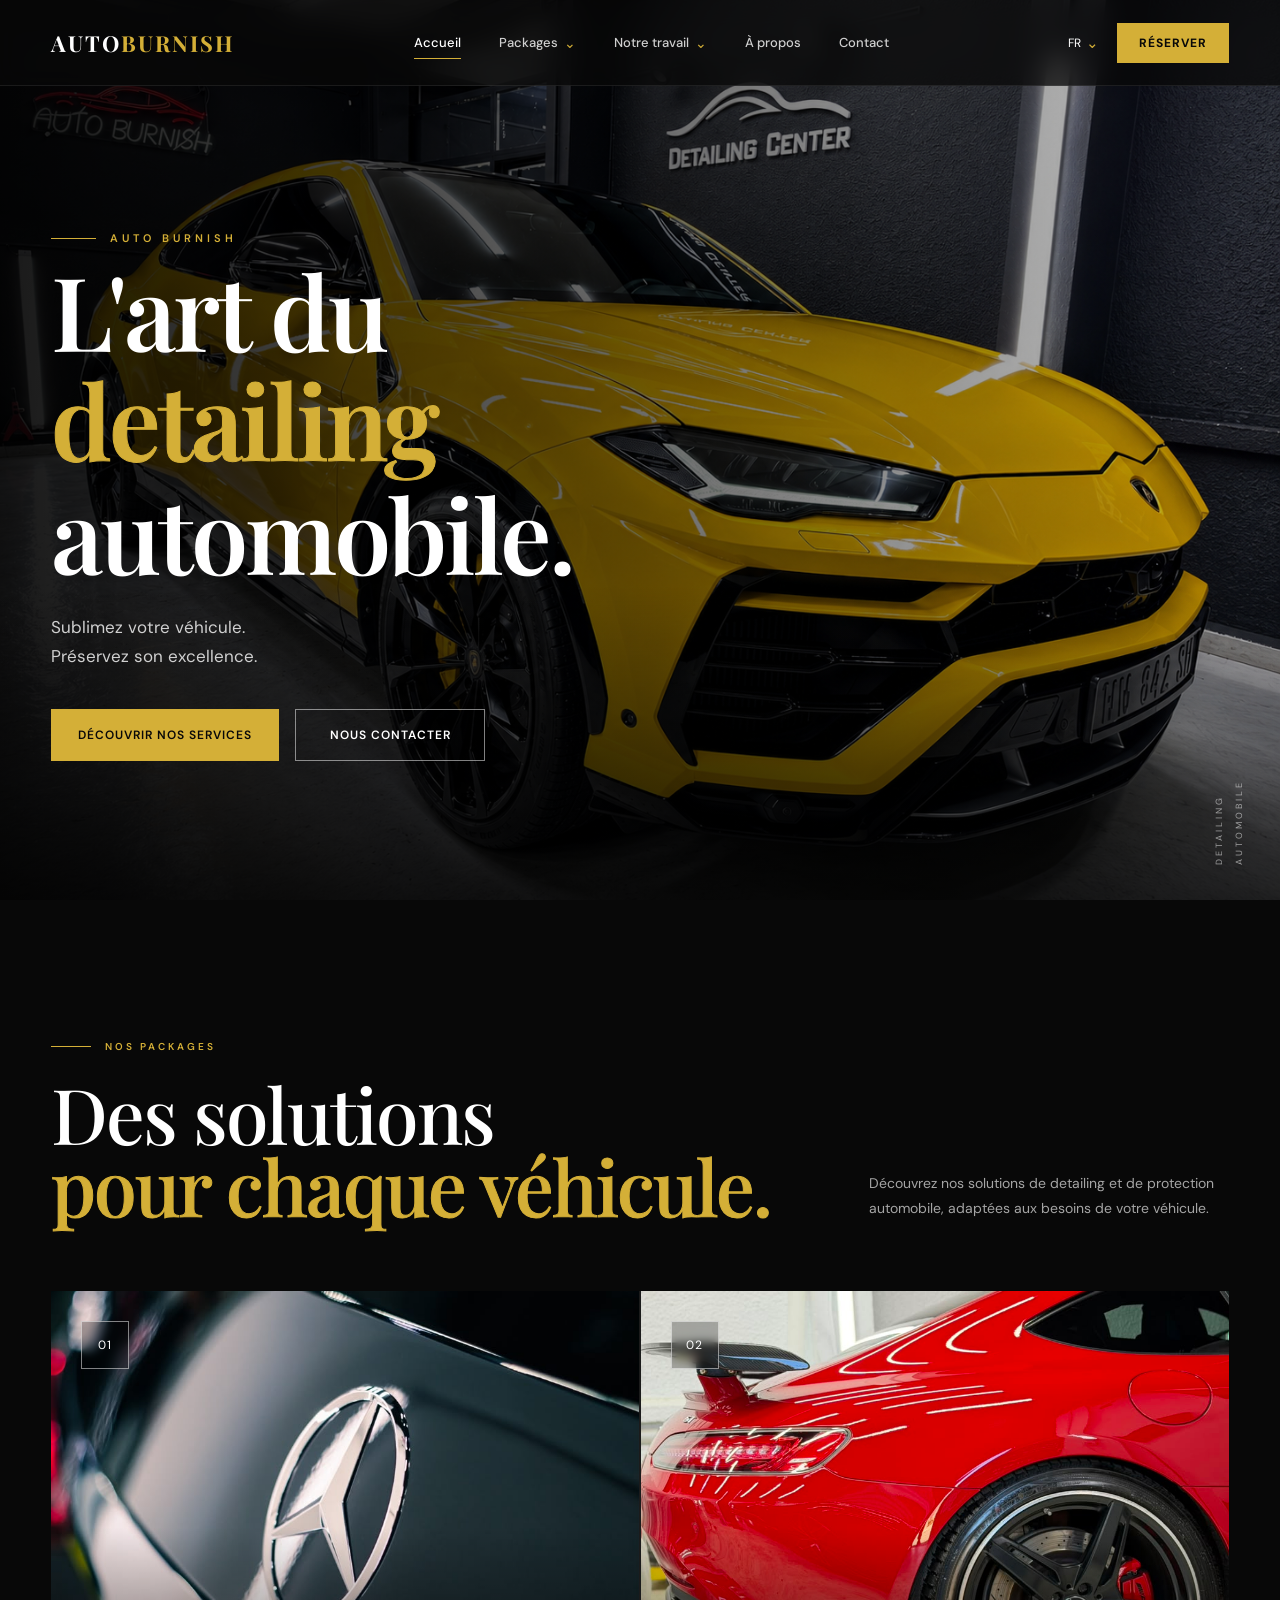
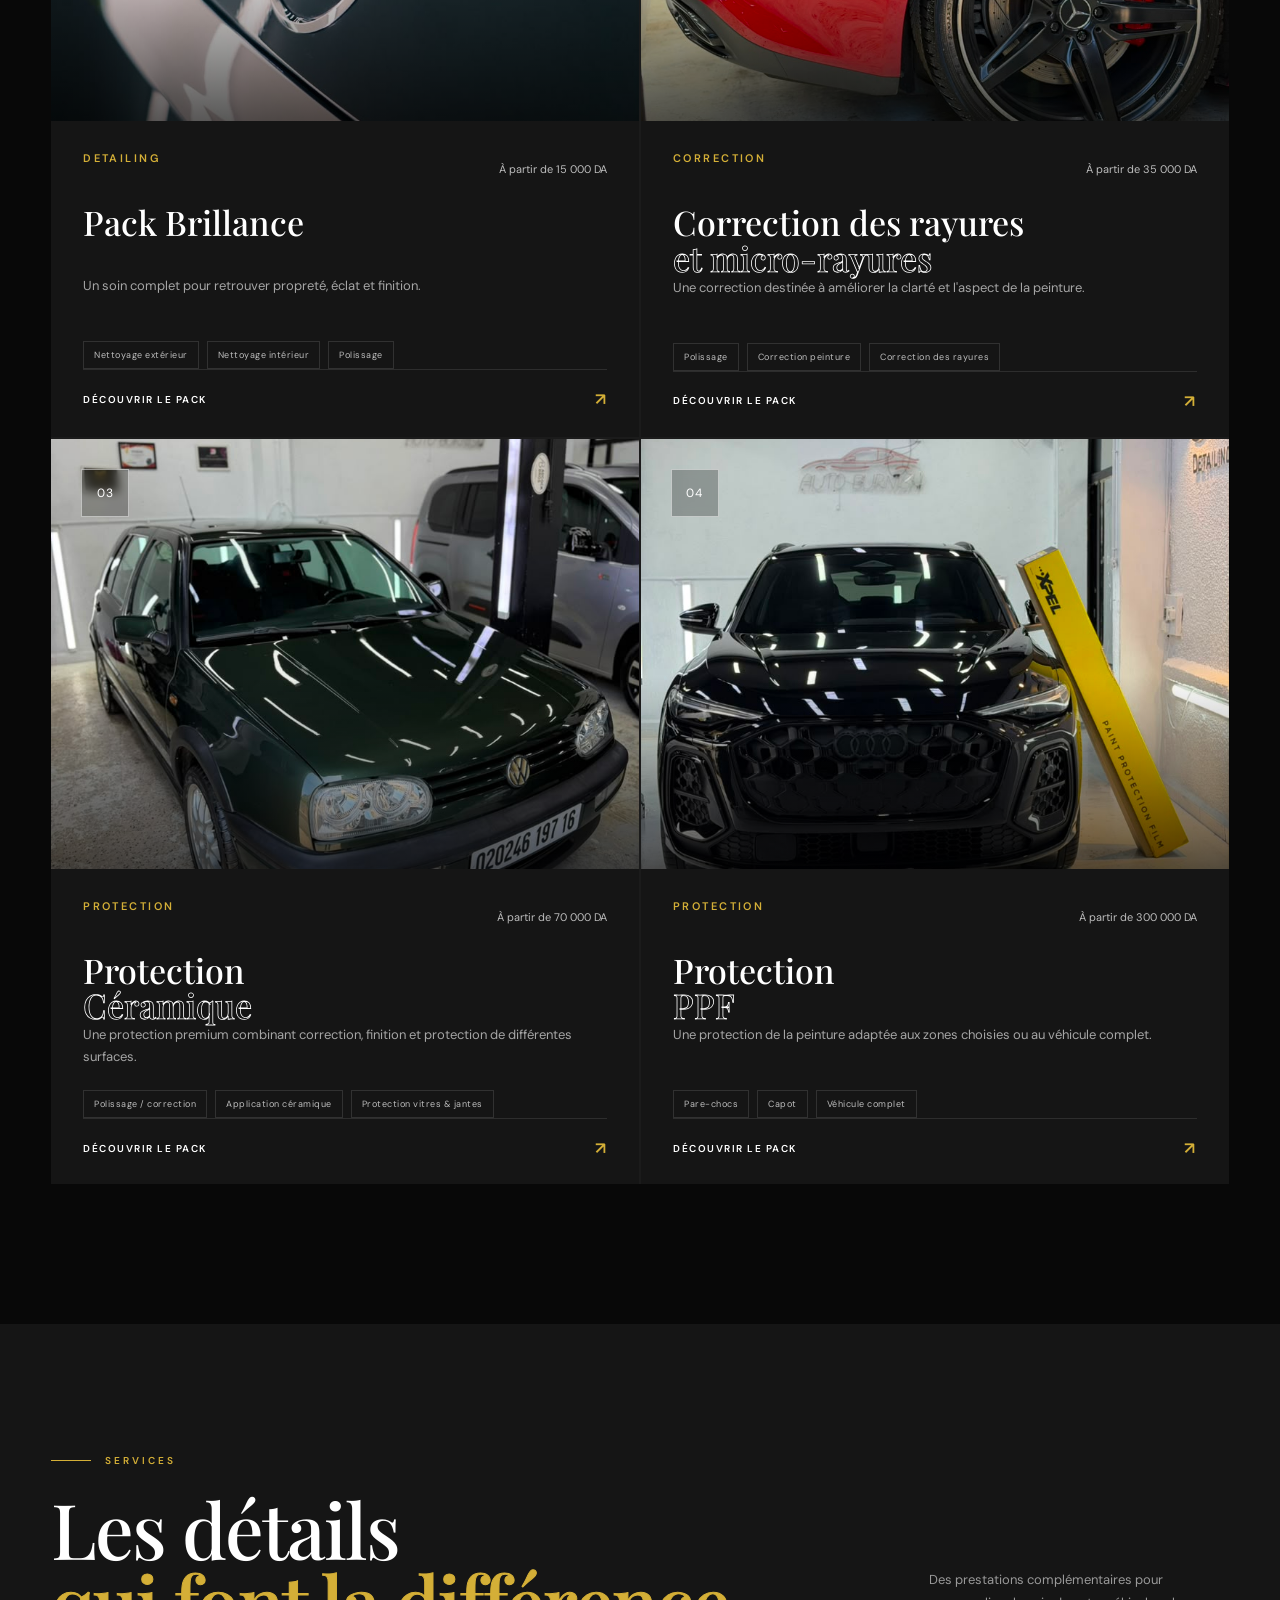
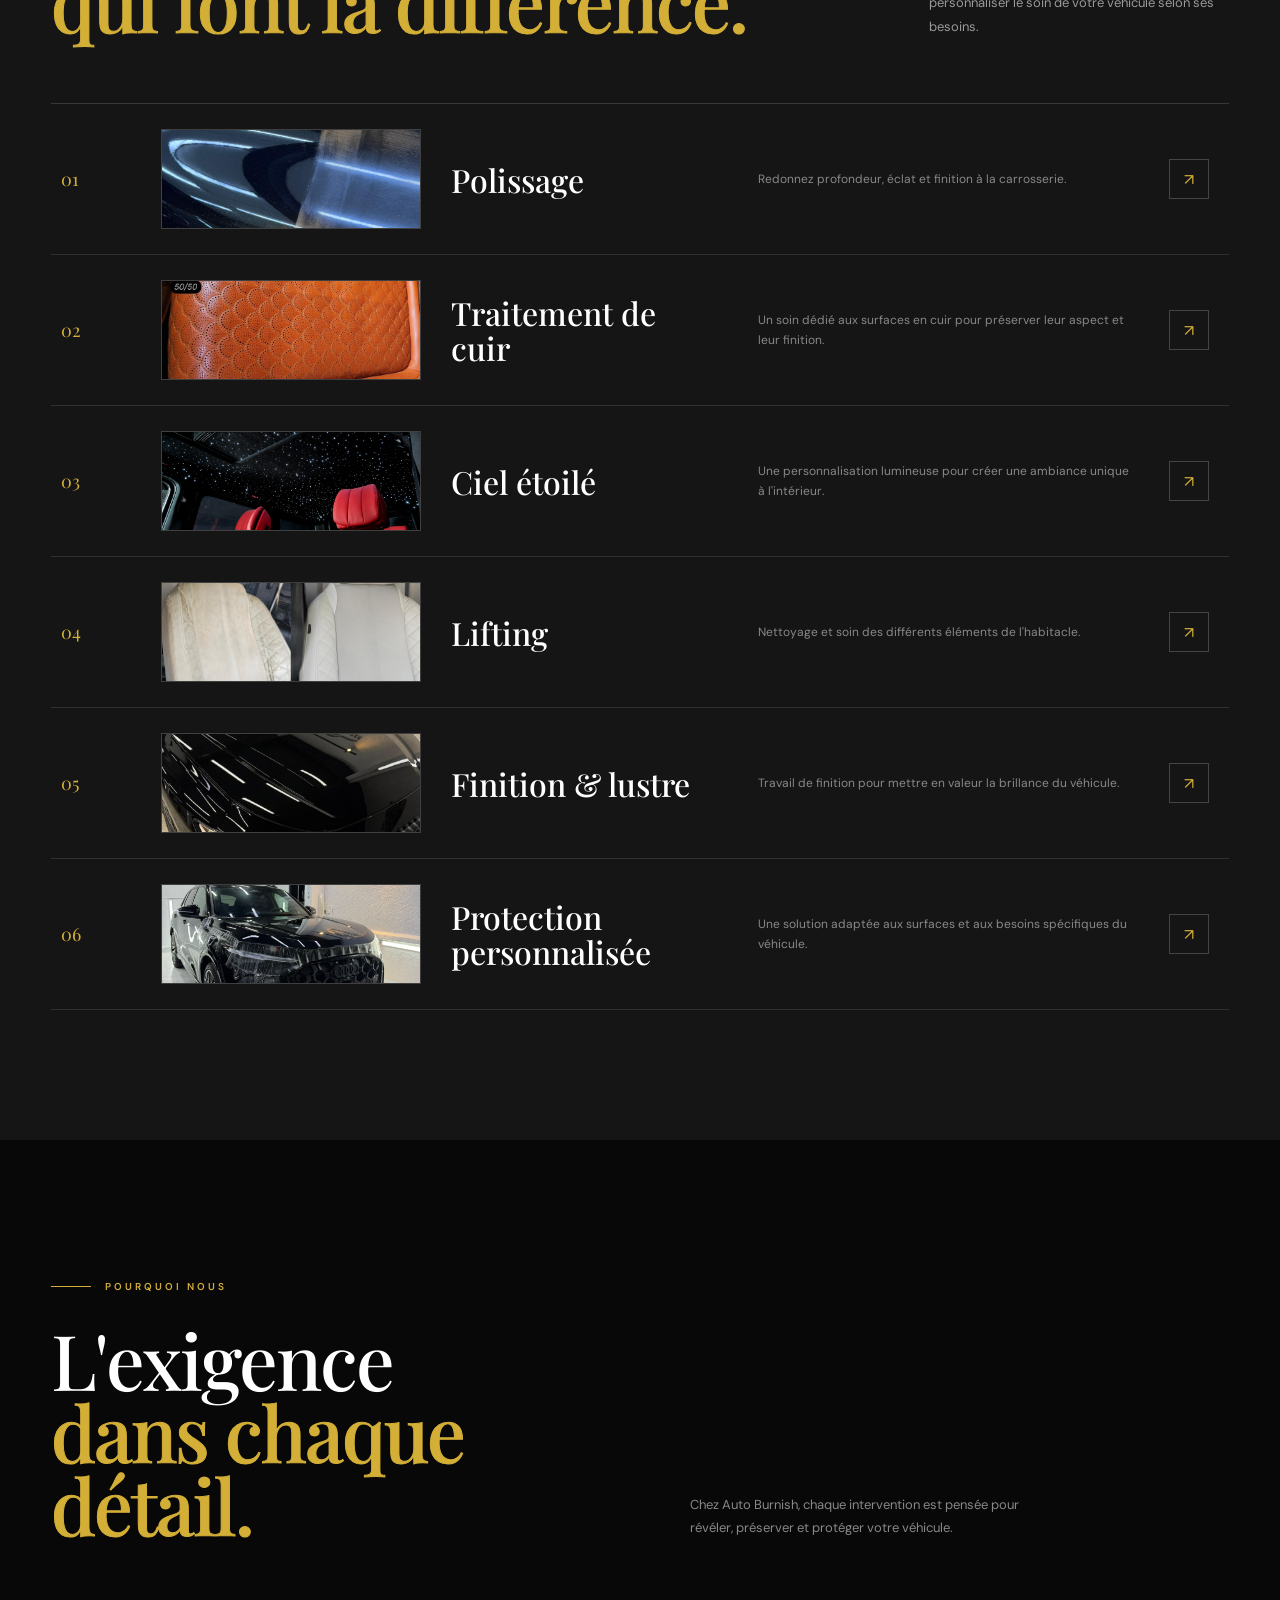
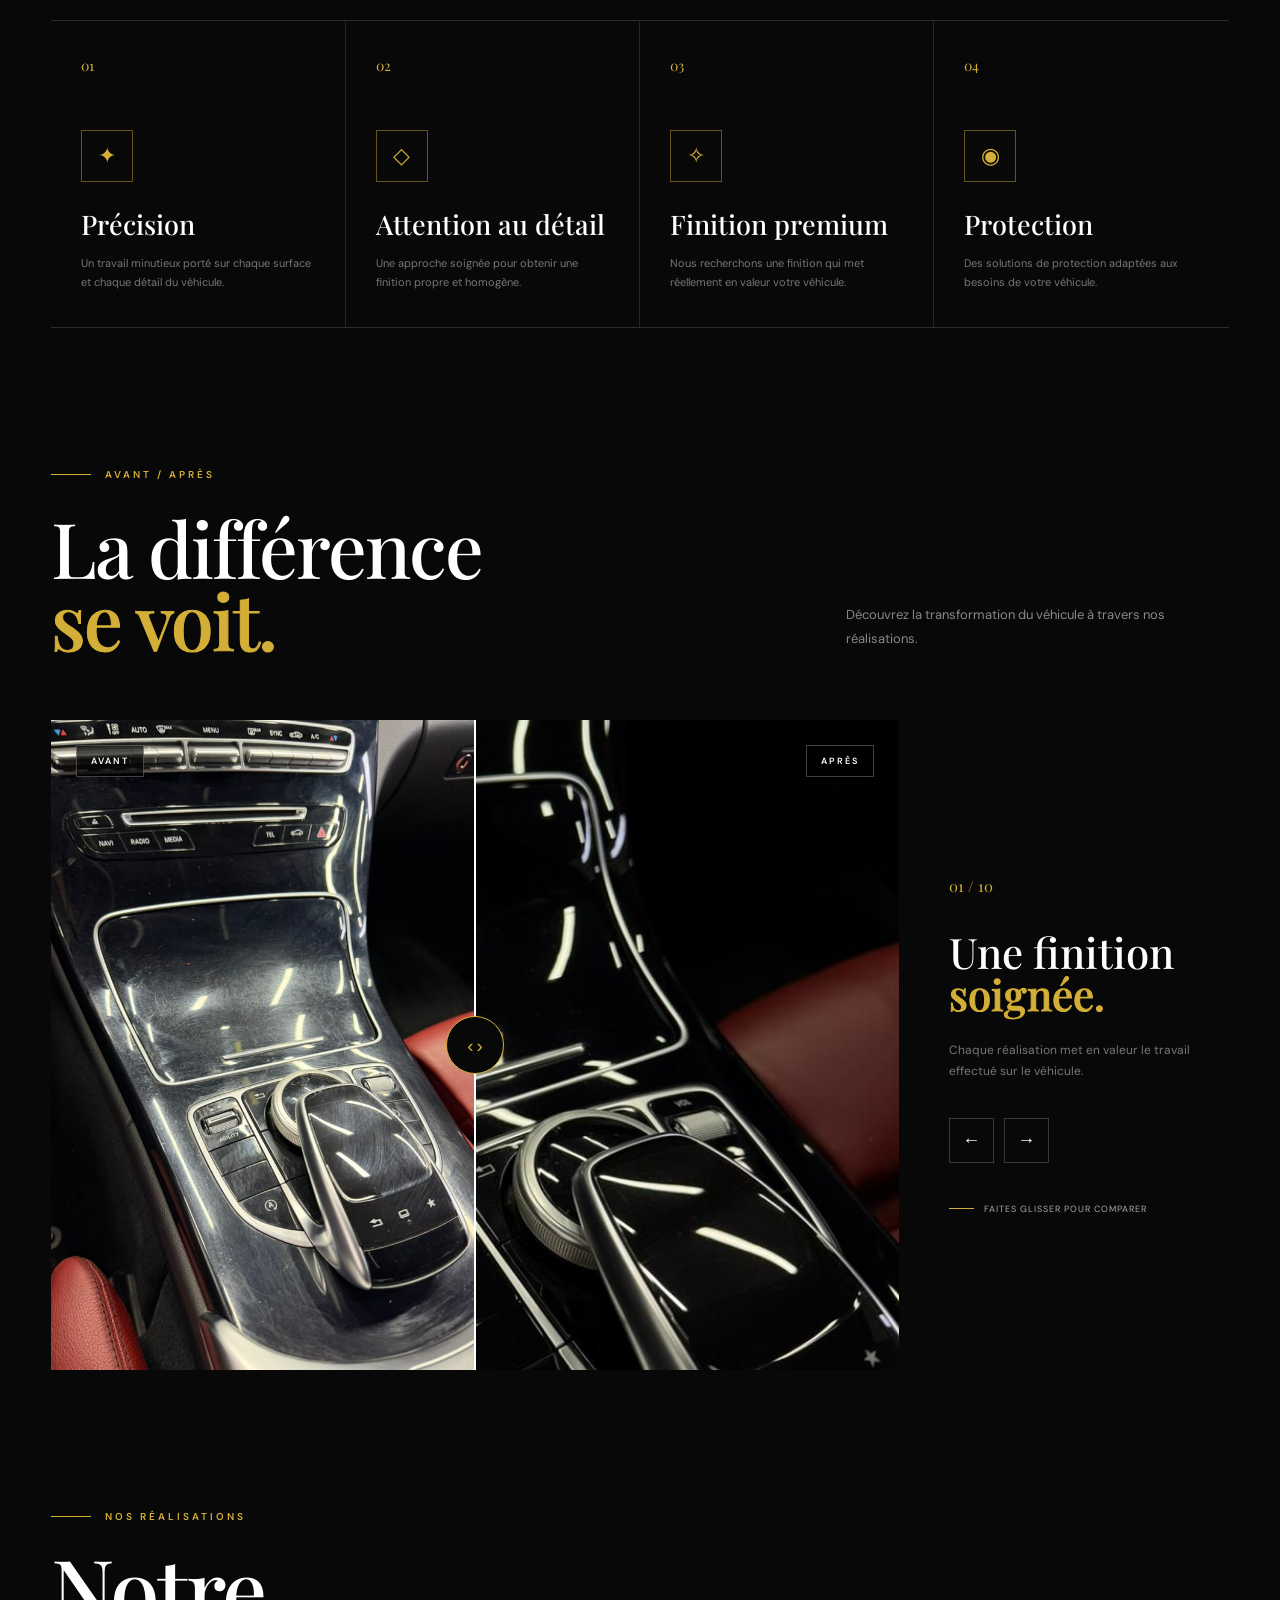
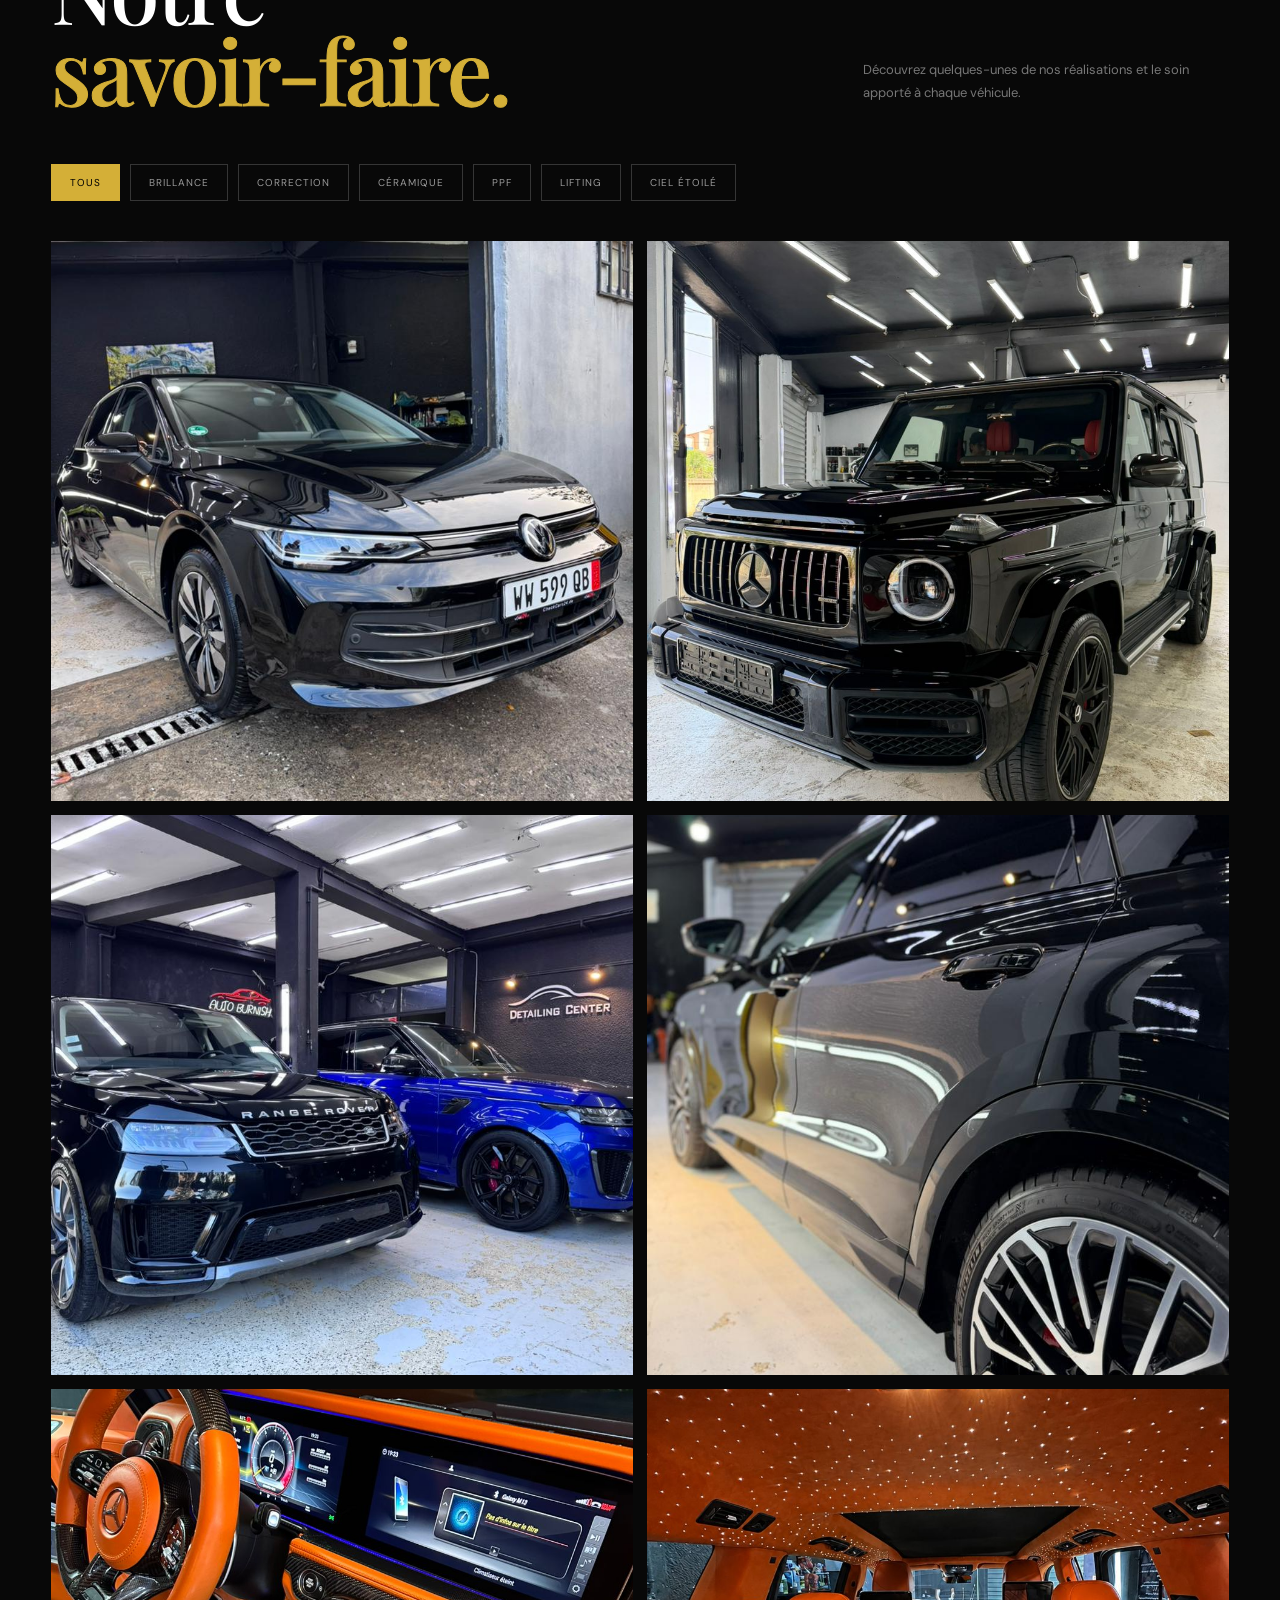
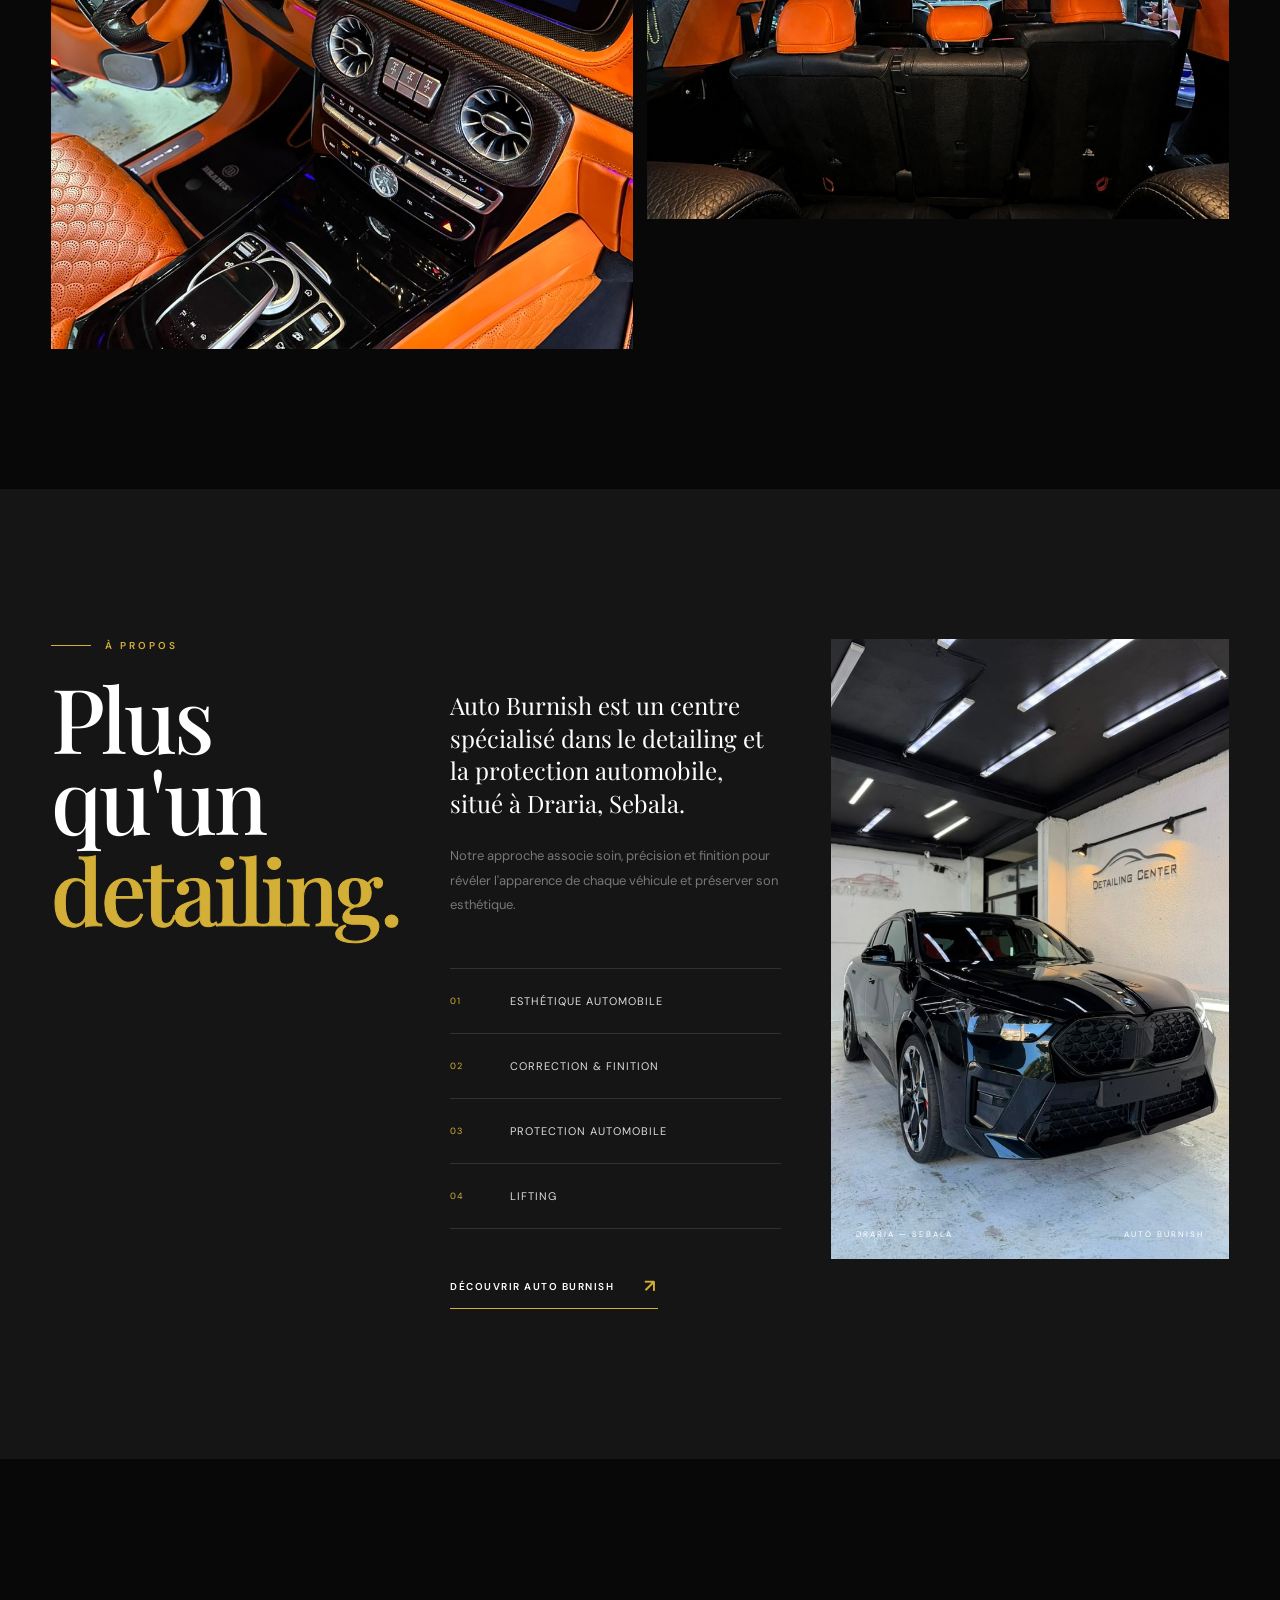
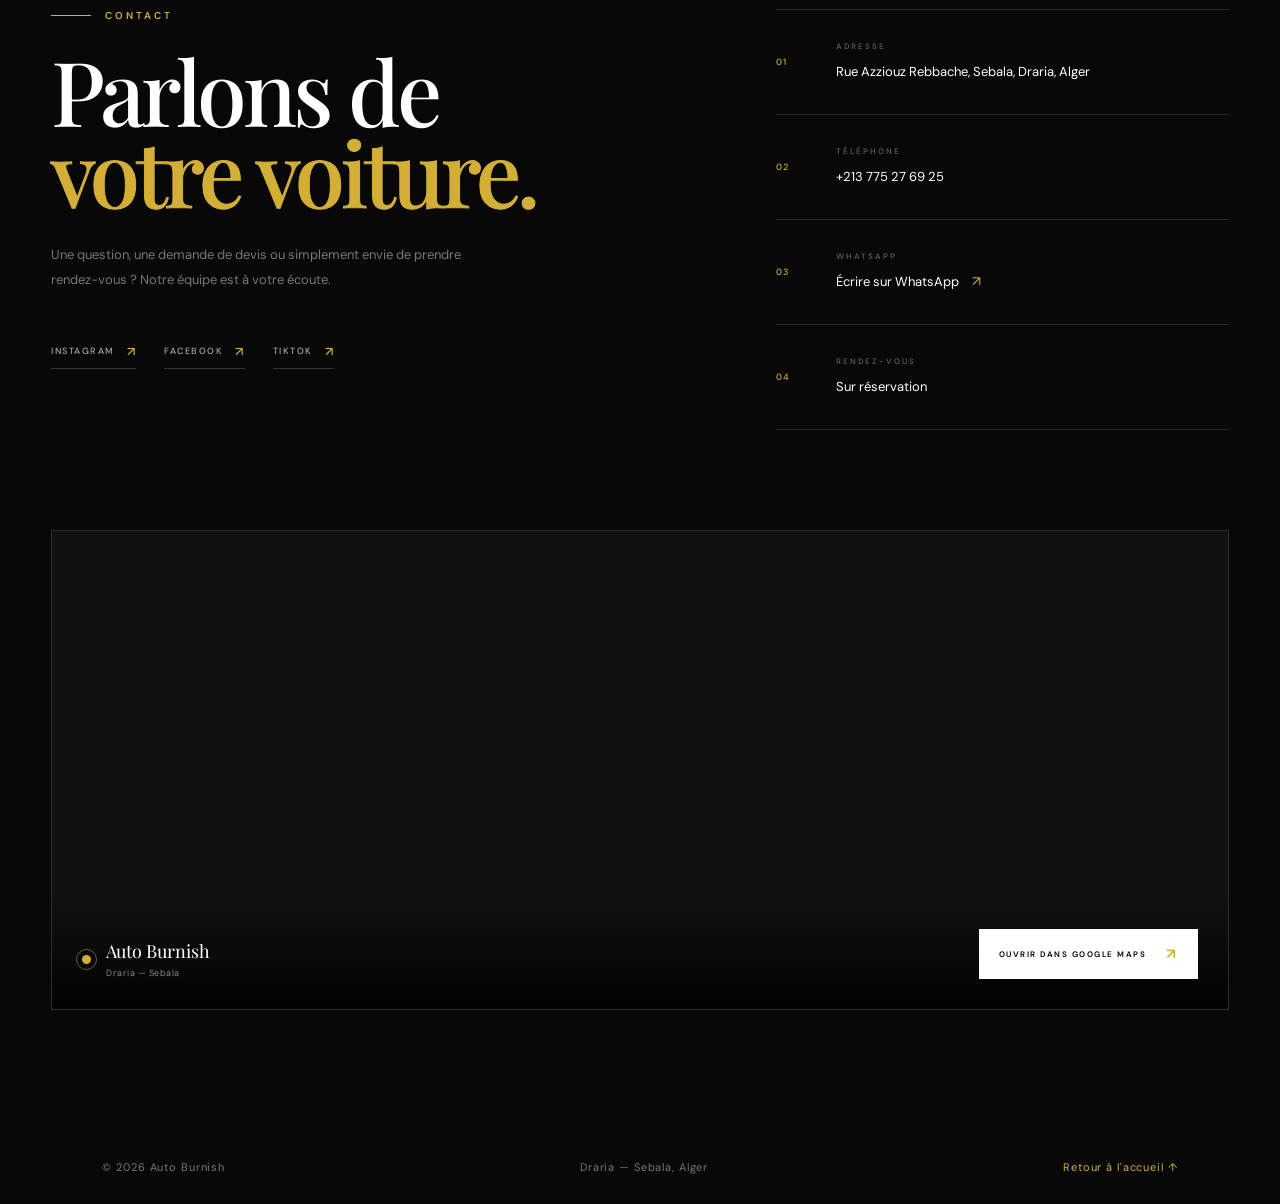
==== index.html @ ac9fa69d "Update website" ====
<!DOCTYPE html>
<html lang="fr">

<head>
    <meta charset="UTF-8">

    <!-- Responsive -->
    <meta name="viewport" content="width=device-width, initial-scale=1.0">

    <title>Auto Burnish | Detailing Automobile</title>

    <!-- Google Fonts -->
    <link rel="preconnect" href="https://fonts.googleapis.com">
    <link rel="preconnect" href="https://fonts.gstatic.com" crossorigin>

    <link
        href="https://fonts.googleapis.com/css2?family=DM+Sans:wght@400;500;600;700&family=Playfair+Display:wght@500;600;700&display=swap"
        rel="stylesheet"
    >

    <!-- CSS -->
    <link rel="stylesheet" href="css/style.css">
</head>


<body>
<!-- =========================
         NAVBAR
    ========================== -->

    <header class="navbar">

        <div class="navbar-container">

            <!-- Logo -->
            <a href="#" class="logo">
                AUTO<span>BURNISH</span>
            </a>

            <!-- Desktop Navigation -->
           <nav class="nav-links">

    <a href="#home" class="active">
        Accueil
    </a>

    <!-- PACKAGES -->
    <div class="nav-dropdown">

        <button
            type="button"
            class="nav-dropdown-toggle"
        >
            Packages
            <span>⌄</span>
        </button>

        <div class="nav-dropdown-menu">

            <a href="#packages">
                Packs
            </a>

            <a href="#services">
                Services
            </a>

        </div>

    </div>


    <!-- OUR WORK -->
    <div class="nav-dropdown">

        <button
            type="button"
            class="nav-dropdown-toggle"
        >
            Notre travail
            <span>⌄</span>
        </button>

        <div class="nav-dropdown-menu">

            <a href="#results">
                Avant / Après
            </a>

            <a href="#gallery">
                Réalisations
            </a>

        </div>

    </div>


    <a href="#about">
        À propos
    </a>


    <a href="#contact">
        Contact
    </a>

</nav>

             <!-- Right Side -->
            <div class="nav-actions">

                <!-- Language -->
                <button class="language-btn">
                    FR
                    <span>⌄</span>
                </button>

                <!-- CTA -->
                <a href="pages/booking.html" class="nav-cta">
                    Réserver
                </a>

                <!-- Mobile Menu -->
                <button class="menu-btn" aria-label="Ouvrir le menu">
                    <span></span>
                    <span></span>
                </button>

            </div>

        </div>

    </header>

     <!-- =========================
         MAIN CONTENT
    ========================== -->

    <main>


        <!-- =========================
     HERO
========================== -->

<section id="home" class="hero">

     <!-- Hero Image Slider -->
    <div class="hero-image-slider">

    <img
        class="hero-slide active"
        src="assets/images/hero/car-hero.jpg"
        alt="Auto Burnish"
    >

    <img
        class="hero-slide"
        src="assets/images/hero/car-hero-02.jpg"
        alt="Auto Burnish"
    >

    <img
        class="hero-slide"
        src="assets/images/hero/car-hero-03.jpg"
        alt="Auto Burnish"
    >

</div>

    <!-- Dark Overlay -->
    <div class="hero-overlay"></div>


    <!-- Hero Content -->
    <div class="hero-content">

        <div class="hero-label">
            <span class="hero-line"></span>
            AUTO BURNISH
        </div>

        <h1>
            L'art du
            <span>detailing</span>
           <h1 class="edit"> automobile. </h1> 
        </h1>

        <p class="hero-description">
            Sublimez votre véhicule.
            <br>
            Préservez son excellence.
        </p>

        <div class="hero-buttons">

            <a href="#packages" class="gold-button">
                Découvrir nos services
            </a>

            <a href="#contact" class="outline-button">
                Nous contacter
            </a>

        </div>

    </div>


    <!-- Hero Side Information -->
    <div class="hero-side-info">

        <span>DETAILING</span>
        <span>AUTOMOBILE</span>

    </div>


      
</section>

<!-- =========================
     PACKAGES
========================== -->

<section id="packages" class="packages-section">

    <div class="section-container">

        <!-- Section Header -->
        <div class="section-header">

            <div class="section-label">
                <span></span>
                NOS PACKAGES
            </div>

            <div class="section-heading-row">

                <h2>
                    Des solutions
                    <br>
                    <em>pour chaque véhicule.</em>
                </h2>

                <p>
                    Découvrez nos solutions de detailing
                    et de protection automobile, adaptées
                    aux besoins de votre véhicule.
                </p>

            </div>

        </div>


        <!-- Packages Grid -->
        <div class="packages-grid">


            <!-- =====================
                 PACKAGE 01
            ====================== -->

            <article class="package-card">

                <div class="package-image">

                    <img
                        src="assets/images/packages/brillance,.jpg"
                        alt="Pack Brillance Auto Burnish"
                    >

                    <span class="package-number">
                        01
                    </span>

                </div>


                <div class="package-content">

                    <div class="package-top">

                        <span class="package-category">
                            DETAILING
                        </span>

                        <span class="package-price">
                            À partir de 15 000 DA
                        </span>

                    </div>


                    <h3>
                        Pack Brillance
                    </h3>


                    <p>
                        Un soin complet pour retrouver
                        propreté, éclat et finition.
                    </p>


                    <div class="package-includes">

                        <span>Nettoyage extérieur</span>
                        <span>Nettoyage intérieur</span>
                        <span>Polissage</span>

                    </div>


                    <a href="pages/packages.html#brillance" class="package-link">
                        Découvrir le pack
                        <span>↗</span>
                    </a>

                </div>

            </article>



            <!-- =====================
                 PACKAGE 02
            ====================== -->

            <article class="package-card">

                <div class="package-image">

                    <img
                        src="assets/images/packages/correction.jpg"
                        alt="Correction des rayures Auto Burnish"
                    >

                    <span class="package-number">
                        02
                    </span>

                </div>


                <div class="package-content">

                    <div class="package-top">

                        <span class="package-category">
                            CORRECTION
                        </span>

                        <span class="package-price">
                            À partir de 35 000 DA
                        </span>

                    </div>


                    <h3>
                        Correction des rayures
                        <br>
                        <span>et micro-rayures</span>
                    </h3>


                    <p>
                        Une correction destinée à améliorer
                        la clarté et l'aspect de la peinture.
                    </p>


                    <div class="package-includes">

                        <span>Polissage</span>
                        <span>Correction peinture</span>
                        <span>Correction des rayures</span>

                    </div>


                    <a href="pages/packages.html#correction" class="package-link">
                        Découvrir le pack
                        <span>↗</span>
                    </a>

                </div>

            </article>



            <!-- =====================
                 PACKAGE 03
            ====================== -->

            <article class="package-card">

                <div class="package-image">

                    <img
                        src="assets/images/packages/ceramic.jpg"
                        alt="Protection céramique Auto Burnish"
                    >

                    <span class="package-number">
                        03
                    </span>

                </div>


                <div class="package-content">

                    <div class="package-top">

                        <span class="package-category">
                            PROTECTION
                        </span>

                        <span class="package-price">
                            À partir de 70 000 DA
                        </span>

                    </div>


                    <h3>
                        Protection
                        <br>
                        <span>Céramique</span>
                    </h3>


                    <p>
                        Une protection premium combinant
                        correction, finition et protection
                        de différentes surfaces.
                    </p>


                    <div class="package-includes">

                        <span>Polissage / correction</span>
                        <span>Application céramique</span>
                        <span>Protection vitres & jantes</span>

                    </div>


                    <a href="pages/packages.html#ceramic" class="package-link">
                        Découvrir le pack
                        <span>↗</span>
                    </a>

                </div>

            </article>



            <!-- =====================
                 PACKAGE 04
            ====================== -->

            <article class="package-card">

                <div class="package-image">

                    <img
                        src="assets/images/packages/ppf.jpg"
                        alt="Protection PPF Auto Burnish"
                    >

                    <span class="package-number">
                        04
                    </span>

                </div>


                <div class="package-content">

                    <div class="package-top">

                        <span class="package-category">
                            PROTECTION
                        </span>

                        <span class="package-price">
                            À partir de 300 000 DA
                        </span>

                    </div>


                    <h3>
                        Protection
                        <br>
                        <span>PPF</span>
                    </h3>


                    <p>
                        Une protection de la peinture
                        adaptée aux zones choisies
                        ou au véhicule complet.
                    </p>


                    <div class="package-includes">

                        <span>Pare-chocs</span>
                        <span>Capot</span>
                        <span>Véhicule complet</span>

                    </div>


                    <a href="pages/packages.html#ppf" class="package-link">
                        Découvrir le pack
                        <span>↗</span>
                    </a>

                </div>

            </article>


        </div>

    </div>

</section>

<!-- ========================================
     COMPLEMENTARY SERVICES
======================================== -->

<section id="services" class="services-section">

    <div class="section-container">

        <!-- Header -->

        <div class="services-header">

            <div>

                <div class="section-label">
                    <span></span>
                    SERVICES
                </div>

                <h2>
                    Les détails
                    <br>
                    <em>qui font la différence.</em>
                </h2>

            </div>

            <p>
                Des prestations complémentaires pour
                personnaliser le soin de votre véhicule
                selon ses besoins.
            </p>

        </div>


        <!-- Services List -->

        <div class="services-list">


            <!-- Service 01 -->

            <article class="service-item">

                <div class="service-number">
                    01
                </div>

                <div class="service-image">
                    <img
                        src="assets/images/services/polissage.jpg"
                        alt="Polissage Auto Burnish"
                        >
                </div>

                <div class="service-info">

                    <h3>
                        Polissage
                    </h3>

                    <p>
                        Redonnez profondeur, éclat et
                        finition à la carrosserie.
                    </p>

                </div>

                <div class="service-arrow">
                   <a href="pages/services.html#polissage" class="service-link">
                        ↗
                    </a>
                </div>

            </article>


            <!-- Service 02 -->

            <article class="service-item">

                <div class="service-number">
                    02
                </div>
                
                <div class="service-image">
                    <img
                    src="assets/images/services/cuir.jpg"
                    alt="Traitement de cuir"
                >
                </div>

                <div class="service-info">

                    <h3>
                        Traitement de cuir
                    </h3>

                    <p>
                        Un soin dédié aux surfaces en cuir
                        pour préserver leur aspect et leur finition.
                    </p>

                </div>

                <div class="service-arrow">
                   <a href="pages/services.html#cuir" class="service-link">
                        ↗
                    </a>
                </div>

            </article>


            <!-- Service 03 -->

            <article class="service-item">

                <div class="service-number">
                    03
                </div>
                    
                <div class="service-image">
                    <img
                        src="assets/images/services/ciel.jpg"
                        alt="Ciel étoilé"
                    >
                </div>

                <div class="service-info">

                    <h3>
                        Ciel étoilé
                    </h3>

                    <p>
                        Une personnalisation lumineuse pour
                        créer une ambiance unique à l'intérieur.
                    </p>

                </div>

                <div class="service-arrow">
                   <a href="pages/services.html#ciel" class="service-link">
                        ↗
                    </a>
                </div>

            </article>


            <!-- Service 04 -->

            <article class="service-item">

                <div class="service-number">
                    04
                </div>

                <div class="service-image">
                    <img
                        src="assets/images/services/lifting.jpg"
                        alt="Lifting"
                    >
                </div>

                <div class="service-info">

                    <h3>
                        Lifting
                    </h3>

                    <p>
                        Nettoyage et soin des différents
                        éléments de l'habitacle.
                    </p>

                </div>

                <div class="service-arrow">
                    <a href="pages/services.html#lifting" class="service-link">
                        ↗
                    </a>
                </div>

            </article>


            <!-- Service 05 -->

            <article class="service-item">

                <div class="service-number">
                    05
                </div>

                <div class="service-image">
                    <img
                        src="assets/images/services/finition.jpg"
                        alt="Finition & lustre"
                    >
                </div>

                <div class="service-info">

                    <h3>
                        Finition & lustre
                    </h3>

                    <p>
                        Travail de finition pour mettre
                        en valeur la brillance du véhicule.
                    </p>

                </div>

                <div class="service-arrow">
                    <a href="pages/services.html#finition" class="service-link">
                        ↗
                    </a>
                </div>

            </article>


            <!-- Service 06 -->

            <article class="service-item">

                <div class="service-number">
                    06
                </div>
                
                <div class="service-image">
                    <img
                        src="assets/images/services/protection.jpg"
                        alt="Protection personnalisée"
                    >
                </div>

                <div class="service-info">

                    <h3>
                        Protection personnalisée
                    </h3>

                    <p>
                        Une solution adaptée aux surfaces
                        et aux besoins spécifiques du véhicule.
                    </p>

                </div>

                <div class="service-arrow">
                    <a href="pages/services.html#protection" class="service-link">
                        ↗
                    </a>
                </div>

            </article>


        </div>

    </div>

</section>


<!-- ========================================
     WHY AUTO BURNISH
======================================== -->

<section class="why-section" id="why-us">

    <div class="section-container">

        <div class="why-header">

            <div class="section-label">
                <span></span>
                POURQUOI NOUS
            </div>

            <h2>
                L'exigence
                <br>
                <em>dans chaque détail.</em>
            </h2>

            <p>
                Chez Auto Burnish, chaque intervention est pensée
                pour révéler, préserver et protéger votre véhicule.
            </p>

        </div>


        <div class="why-grid">


            <!-- 01 -->

            <div class="why-item">

                <span class="why-number">01</span>

                <div class="why-icon">
                    ✦
                </div>

                <h3>
                    Précision
                </h3>

                <p>
                    Un travail minutieux porté sur chaque
                    surface et chaque détail du véhicule.
                </p>

            </div>


            <!-- 02 -->

            <div class="why-item">

                <span class="why-number">02</span>

                <div class="why-icon">
                    ◇
                </div>

                <h3>
                    Attention au détail
                </h3>

                <p>
                    Une approche soignée pour obtenir
                    une finition propre et homogène.
                </p>

            </div>


            <!-- 03 -->

            <div class="why-item">

                <span class="why-number">03</span>

                <div class="why-icon">
                    ✧
                </div>

                <h3>
                    Finition premium
                </h3>

                <p>
                    Nous recherchons une finition qui met
                    réellement en valeur votre véhicule.
                </p>

            </div>


            <!-- 04 -->

            <div class="why-item">

                <span class="why-number">04</span>

                <div class="why-icon">
                    ◉
                </div>

                <h3>
                    Protection
                </h3>

                <p>
                    Des solutions de protection adaptées
                    aux besoins de votre véhicule.
                </p>

            </div>


        </div>

    </div>

</section>


<!-- ========================================
     BEFORE / AFTER
======================================== -->

<section class="before-after-section" id="results">

    <div class="section-container">

        <!-- Header -->
        <div class="before-after-header">

            <div class="section-label">
                <span></span>
                AVANT / APRÈS
            </div>

            <h2>
                La différence
                <br>
                <em>se voit.</em>
            </h2>

            <p>
                Découvrez la transformation du véhicule
                à travers nos réalisations.
            </p>

        </div>


        <!-- BEFORE / AFTER GALLERY -->

        <div class="comparison-wrapper">

            <!-- IMAGE COMPARISON -->

            <div class="comparison-gallery">

                <!-- PROJECT 01 -->

                <div class="comparison active" data-index="0">

                    <div class="comparison-after">

                        <img
                            src="assets/images/before-after/after-01.jpg"
                            alt="Résultat Auto Burnish"
                        >

                        <span class="comparison-label after-label">
                            APRÈS
                        </span>

                    </div>


                    <div class="comparison-before">

                        <img
                            src="assets/images/before-after/before-01.jpg"
                            alt="Véhicule avant intervention"
                        >

                        <span class="comparison-label before-label">
                            AVANT
                        </span>

                    </div>


                    <div class="comparison-slider">

                        <div class="slider-line"></div>

                        <button
                            class="slider-button"
                            type="button"
                            aria-label="Comparer avant et après"
                        >
                            <span>‹</span>
                            <span>›</span>
                        </button>

                    </div>

                </div>


                <!-- PROJECT 02 -->

                <div class="comparison" data-index="1">

                    <div class="comparison-after">

                        <img
                            src="assets/images/before-after/after-02.jpg"
                            alt="Résultat Auto Burnish"
                        >

                        <span class="comparison-label after-label">
                            APRÈS
                        </span>

                    </div>


                    <div class="comparison-before">

                        <img
                            src="assets/images/before-after/before-02.jpg"
                            alt="Véhicule avant intervention"
                        >

                        <span class="comparison-label before-label">
                            AVANT
                        </span>

                    </div>


                    <div class="comparison-slider">

                        <div class="slider-line"></div>

                        <button
                            class="slider-button"
                            type="button"
                            aria-label="Comparer avant et après"
                        >
                            <span>‹</span>
                            <span>›</span>
                        </button>

                    </div>

                </div>


                <!-- PROJECT 03 -->

                <div class="comparison" data-index="2">

                    <div class="comparison-after">

                        <img
                            src="assets/images/before-after/after-03.jpg"
                            alt="Résultat Auto Burnish"
                        >

                        <span class="comparison-label after-label">
                            APRÈS
                        </span>

                    </div>


                    <div class="comparison-before">

                        <img
                            src="assets/images/before-after/before-03.jpg"
                            alt="Véhicule avant intervention"
                        >

                        <span class="comparison-label before-label">
                            AVANT
                        </span>

                    </div>


                    <div class="comparison-slider">

                        <div class="slider-line"></div>

                        <button
                            class="slider-button"
                            type="button"
                            aria-label="Comparer avant et après"
                        >
                            <span>‹</span>
                            <span>›</span>
                        </button>

                    </div>

                </div>


                <!-- PROJECT 04 -->

                <div class="comparison" data-index="3">

                    <div class="comparison-after">

                        <img
                            src="assets/images/before-after/after-04.jpg"
                            alt="Résultat Auto Burnish"
                        >

                        <span class="comparison-label after-label">
                            APRÈS
                        </span>

                    </div>


                    <div class="comparison-before">

                        <img
                            src="assets/images/before-after/before-04.jpg"
                            alt="Véhicule avant intervention"
                        >

                        <span class="comparison-label before-label">
                            AVANT
                        </span>

                    </div>
                    <div class="comparison-slider">

                        <div class="slider-line"></div>

                        <button
                            class="slider-button"
                            type="button"
                            aria-label="Comparer avant et après"
                        >
                            <span>‹</span>
                            <span>›</span>
                        </button>

                    </div>
                </div>
                    
                 
                 
                    <!-- PROJECT 05 -->
                <div class="comparison" data-index="4">
                
                    <div class="comparison-after">
                        <img
                            src="assets/images/before-after/after-05.jpg"
                            alt="Résultat Auto Burnish"
                        >
                    
                        <span class="comparison-label after-label">
                            APRÈS
                        </span>
                    </div>
                
                    <div class="comparison-before">
                        <img
                            src="assets/images/before-after/before-05.jpg"
                            alt="Véhicule avant intervention"
                        >
                    
                        <span class="comparison-label before-label">
                            AVANT
                        </span>
                    </div>
                
                    <div class="comparison-slider">
                        <div class="slider-line"></div>
                    
                        <button
                            class="slider-button"
                            type="button"
                            aria-label="Comparer avant et après"
                        >
                            <span>‹</span>
                            <span>›</span>
                        </button>
                    </div>
                
                </div>


                <!-- PROJECT 06 -->
                <div class="comparison" data-index="5">
                
                    <div class="comparison-after">
                        <img
                            src="assets/images/before-after/after-06.jpg"
                            alt="Résultat Auto Burnish"
                        >
                    
                        <span class="comparison-label after-label">
                            APRÈS
                        </span>
                    </div>
                
                    <div class="comparison-before">
                        <img
                            src="assets/images/before-after/before-06.jpg"
                            alt="Véhicule avant intervention"
                        >
                    
                        <span class="comparison-label before-label">
                            AVANT
                        </span>
                    </div>
                
                    <div class="comparison-slider">
                        <div class="slider-line"></div>
                    
                        <button
                            class="slider-button"
                            type="button"
                            aria-label="Comparer avant et après"
                        >
                            <span>‹</span>
                            <span>›</span>
                        </button>
                    </div>
                
                </div>


                <!-- PROJECT 07 -->
                <div class="comparison" data-index="6">
                
                    <div class="comparison-after">
                        <img
                            src="assets/images/before-after/after-07.jpg"
                            alt="Résultat Auto Burnish"
                        >
                    
                        <span class="comparison-label after-label">
                            APRÈS
                        </span>
                    </div>
                
                    <div class="comparison-before">
                        <img
                            src="assets/images/before-after/before-07.jpg"
                            alt="Véhicule avant intervention"
                        >
                    
                        <span class="comparison-label before-label">
                            AVANT
                        </span>
                    </div>
                
                    <div class="comparison-slider">
                        <div class="slider-line"></div>
                    
                        <button
                            class="slider-button"
                            type="button"
                            aria-label="Comparer avant et après"
                        >
                            <span>‹</span>
                            <span>›</span>
                        </button>
                    </div>
                
                </div>


                <!-- PROJECT 08 -->
                <div class="comparison" data-index="7">
                
                    <div class="comparison-after">
                        <img
                            src="assets/images/before-after/after-08.jpg"
                            alt="Résultat Auto Burnish"
                        >
                    
                        <span class="comparison-label after-label">
                            APRÈS
                        </span>
                    </div>
                
                    <div class="comparison-before">
                        <img
                            src="assets/images/before-after/before-08.jpg"
                            alt="Véhicule avant intervention"
                        >
                    
                        <span class="comparison-label before-label">
                            AVANT
                        </span>
                    </div>
                
                    <div class="comparison-slider">
                        <div class="slider-line"></div>
                    
                        <button
                            class="slider-button"
                            type="button"
                            aria-label="Comparer avant et après"
                        >
                            <span>‹</span>
                            <span>›</span>
                        </button>
                    </div>
                
                </div>


                <!-- PROJECT 09 -->
                <div class="comparison" data-index="8">
                
                    <div class="comparison-after">
                        <img
                            src="assets/images/before-after/after-09.jpg"
                            alt="Résultat Auto Burnish"
                        >
                    
                        <span class="comparison-label after-label">
                            APRÈS
                        </span>
                    </div>
                
                    <div class="comparison-before">
                        <img
                            src="assets/images/before-after/before-09.jpg"
                            alt="Véhicule avant intervention"
                        >
                    
                        <span class="comparison-label before-label">
                            AVANT
                        </span>
                    </div>
                
                    <div class="comparison-slider">
                        <div class="slider-line"></div>
                    
                        <button
                            class="slider-button"
                            type="button"
                            aria-label="Comparer avant et après"
                        >
                            <span>‹</span>
                            <span>›</span>
                        </button>
                    </div>
                
                </div>


                <!-- PROJECT 10 -->
                <div class="comparison" data-index="9">
                
                    <div class="comparison-after">
                        <img
                            src="assets/images/before-after/after-10.jpg"
                            alt="Résultat Auto Burnish"
                        >
                    
                        <span class="comparison-label after-label">
                            APRÈS
                        </span>
                    </div>
                
                    <div class="comparison-before">
                        <img
                            src="assets/images/before-after/before-10.jpg"
                            alt="Véhicule avant intervention"
                        >
                    
                        <span class="comparison-label before-label">
                            AVANT
                        </span>
                    </div>

    

                    <div class="comparison-slider">

                        <div class="slider-line"></div>

                        <button
                            class="slider-button"
                            type="button"
                            aria-label="Comparer avant et après"
                        >
                            <span>‹</span>
                            <span>›</span>
                        </button>

                    </div>

                </div>

            </div>


            <!-- INFORMATION -->

            <div class="comparison-info">

                <span class="comparison-number">
                    01 / 04
                </span>

                <h3>
                    Une finition
                    <br>
                    <em>soignée.</em>
                </h3>

                <p>
                    Chaque réalisation met en valeur
                    le travail effectué sur le véhicule.
                </p>


                <!-- NAVIGATION -->

                <div class="comparison-navigation">

                    <button
                        class="comparison-prev"
                        type="button"
                        aria-label="Réalisation précédente"
                    >
                        ←
                    </button>

                    <button
                        class="comparison-next"
                        type="button"
                        aria-label="Réalisation suivante"
                    >
                        →
                    </button>

                </div>


                <div class="comparison-note">

                    <span></span>

                    Faites glisser pour comparer

                </div>

            </div>

        </div>

    </div>

</section>


<!-- ========================================
     GALLERY / OUR WORK
======================================== -->

<section class="gallery-section" id="gallery">

    <div class="section-container">

        <div class="gallery-header">

            <div>

                <div class="section-label">
                    <span></span>
                    NOS RÉALISATIONS
                </div>

                <h2>
                    Notre
                    <em>savoir-faire.</em>
                </h2>

            </div>

            <p>
                Découvrez quelques-unes de nos réalisations
                et le soin apporté à chaque véhicule.
            </p>

        </div>


        <!-- FILTERS -->

        <div class="gallery-filters">

            <button class="gallery-filter active"
                    data-filter="all">
                Tous
            </button>

            <button class="gallery-filter"
                    data-filter="brillance">
                Brillance
            </button>

            <button class="gallery-filter"
                    data-filter="correction">
                Correction
            </button>

            <button class="gallery-filter"
                    data-filter="ceramique">
                Céramique
            </button>

            <button class="gallery-filter"
                    data-filter="ppf">
                PPF
            </button>

            <button class="gallery-filter"
                    data-filter="lifting">
                Lifting
            </button>

            <button class="gallery-filter"
                    data-filter="ciel-etoile">
                Ciel étoilé
            </button>

        </div>


        <!-- GALLERY -->

        <div class="gallery-grid">


            <!-- =========================
                 BRILLANCE
            ========================== -->

            <article
                class="gallery-item gallery-large"
                data-category="brillance"
                data-show-all="true">

                <img
                    src="assets/images/gallery/brillance-01.jpg"
                    alt="Pack Brillance"
                    loading="lazy"
                >

                <div class="gallery-overlay">
                    <span>Brillance</span>
                    <strong>↗</strong>
                </div>

            </article>


            <article
                class="gallery-item"
                data-category="brillance"
                data-show-all="false">

                <img
                    src="assets/images/gallery/brillance-02.jpg"
                    alt="Pack Brillance"
                    loading="lazy"
                >

                <div class="gallery-overlay">
                    <span>Brillance</span>
                    <strong>↗</strong>
                </div>

            </article>


            <article
                class="gallery-item"
                data-category="brillance"
                data-show-all="false">

                <img
                    src="assets/images/gallery/brillance-03.jpg"
                    alt="Pack Brillance"
                    loading="lazy"
                >

                <div class="gallery-overlay">
                    <span>Brillance</span>
                    <strong>↗</strong>
                </div>

            </article>


            <!-- =========================
                 CORRECTION
            ========================== -->

            <article
                class="gallery-item gallery-large"
                data-category="correction"
                data-show-all="true">

                <img
                    src="assets/images/gallery/correction-01.jpg"
                    alt="Correction des rayures"
                    loading="lazy"
                >

                <div class="gallery-overlay">
                    <span>Correction</span>
                    <strong>↗</strong>
                </div>

            </article>


            <article
                class="gallery-item"
                data-category="correction"
                data-show-all="false">

                <img
                    src="assets/images/gallery/correction-02.jpg"
                    alt="Correction des rayures"
                    loading="lazy"
                >

                <div class="gallery-overlay">
                    <span>Correction</span>
                    <strong>↗</strong>
                </div>

            </article>


            <article
                class="gallery-item"
                data-category="correction"
                data-show-all="false">

                <img
                    src="assets/images/gallery/correction-03.jpg"
                    alt="Correction des rayures"
                    loading="lazy"
                >

                <div class="gallery-overlay">
                    <span>Correction</span>
                    <strong>↗</strong>
                </div>

            </article>


            <!-- =========================
                 CERAMIQUE
            ========================== -->

            <article
                class="gallery-item gallery-large"
                data-category="ceramique"
                data-show-all="true">

                <img
                    src="assets/images/gallery/ceramique-01.jpg"
                    alt="Protection céramique"
                    loading="lazy"
                >

                <div class="gallery-overlay">
                    <span>Céramique</span>
                    <strong>↗</strong>
                </div>

            </article>


            <article
                class="gallery-item"
                data-category="ceramique"
                data-show-all="false">

                <img
                    src="assets/images/gallery/ceramique-02.jpg"
                    alt="Protection céramique"
                    loading="lazy"
                >

                <div class="gallery-overlay">
                    <span>Céramique</span>
                    <strong>↗</strong>
                </div>

            </article>


            <article
                class="gallery-item"
                data-category="ceramique"
                data-show-all="false">

                <img
                    src="assets/images/gallery/ceramique-03.jpg"
                    alt="Protection céramique"
                    loading="lazy"
                >

                <div class="gallery-overlay">
                    <span>Céramique</span>
                    <strong>↗</strong>
                </div>

            </article>


            <!-- =========================
                 PPF
            ========================== -->

            <article
                class="gallery-item gallery-large"
                data-category="ppf"
                data-show-all="true">

                <img
                    src="assets/images/gallery/ppf-01.jpg"
                    alt="Protection PPF"
                    loading="lazy"
                >

                <div class="gallery-overlay">
                    <span>Protection PPF</span>
                    <strong>↗</strong>
                </div>

            </article>


            <article
                class="gallery-item"
                data-category="ppf"
                data-show-all="false">

                <img
                    src="assets/images/gallery/ppf-02.jpg"
                    alt="Protection PPF"
                    loading="lazy"
                >

                <div class="gallery-overlay">
                    <span>Protection PPF</span>
                    <strong>↗</strong>
                </div>

            </article>


            <article
                class="gallery-item"
                data-category="ppf"
                data-show-all="false">

                <img
                    src="assets/images/gallery/ppf-03.jpg"
                    alt="Protection PPF"
                    loading="lazy"
                >

                <div class="gallery-overlay">
                    <span>Protection PPF</span>
                    <strong>↗</strong>
                </div>

            </article>


            <!-- =========================
                 LIFTING
            ========================== -->

            <article
                class="gallery-item gallery-large"
                data-category="lifting"
                data-show-all="true">

                <img
                    src="assets/images/gallery/lifting-01.jpg"
                    alt="lifting"
                    loading="lazy"
                >

                <div class="gallery-overlay">
                    <span>Lifting</span>
                    <strong>↗</strong>
                </div>

            </article>


            <article
                class="gallery-item"
                data-category="lifting"
                data-show-all="false">

                <img
                    src="assets/images/gallery/lifting-02.jpg"
                    alt="lifting"
                    loading="lazy"
                >

                <div class="gallery-overlay">
                    <span>Lifting</span>
                    <strong>↗</strong>
                </div>

            </article>


            <article
                class="gallery-item"
                data-category="lifting"
                data-show-all="false">

                <img
                    src="assets/images/gallery/lifting-03.jpg"
                    alt="lifting"
                    loading="lazy"
                >

                <div class="gallery-overlay">
                    <span>Lifting</span>
                    <strong>↗</strong>
                </div>

            </article>


            <article
                class="gallery-item"
                data-category="lifting"
                data-show-all="false">

                <img
                    src="assets/images/gallery/lifting-04.jpg"
                    alt="lifting"
                    loading="lazy"
                >

                <div class="gallery-overlay">
                    <span>Lifting</span>
                    <strong>↗</strong>
                </div>

            </article>

             <!-- =========================
                   Ciel étoilé
                ========================== -->

            <article
                class="gallery-item"
                data-category="ciel-etoile"
                data-show-all="true">

                <img
                    src="assets/images/gallery/ciel-01.jpg"
                    alt="Ciel étoilé"
                    loading="lazy"
                >

                <div class="gallery-overlay">
                    <span>Ciel étoilé</span>
                    <strong>↗</strong>
                </div>

            </article>


            <article
                class="gallery-item"
                data-category="ciel-etoile"
                data-show-all="false">

                <img
                    src="assets/images/gallery/ciel-02.jpg"
                    alt="Ciel étoilé"
                    loading="lazy"
                >

                <div class="gallery-overlay">
                    <span>Ciel étoilé</span>
                    <strong>↗</strong>
                </div>

            </article>





        </div>

    </div>

</section>


<!-- ========================================
     ABOUT AUTO BURNISH
======================================== -->

<section class="about-section" id="about">

    <div class="section-container">

 <div class="about-grid">

    <!-- LEFT -->
    <div class="about-heading">

        <div class="section-label">
            <span></span>
            À PROPOS
        </div>

        <h2>
            Plus qu'un
            <br>
            <em>detailing.</em>
        </h2>

    </div>


    <!-- CENTER / CONTENT -->
    <div class="about-content">

        <p class="about-intro">
            Auto Burnish est un centre spécialisé dans
            le detailing et la protection automobile,
            situé à Draria, Sebala.
        </p>

        <p>
            Notre approche associe soin, précision et
            finition pour révéler l'apparence de chaque
            véhicule et préserver son esthétique.
        </p>

        <div class="about-services">

            <div class="about-service">
                <span>01</span>
                <strong>Esthétique automobile</strong>
            </div>

            <div class="about-service">
                <span>02</span>
                <strong>Correction & finition</strong>
            </div>

            <div class="about-service">
                <span>03</span>
                <strong>Protection automobile</strong>
            </div>

            <div class="about-service">
                <span>04</span>
                <strong>Lifting</strong>
            </div>

            

        </div>

        <a href="#contact" class="about-link">
            Découvrir Auto Burnish
            <span>↗</span>
        </a>

    </div>


    <!-- RIGHT IMAGE -->
    <div class="about-image">

        <img
            src="assets/images/about/about-main.jpg"
            alt="Auto Burnish - Centre de detailing"
            loading="lazy"
        >

        <div class="about-image-caption">
            <span>DRARIA — SEBALA</span>
            <span>AUTO BURNISH</span>
        </div>

    </div>

</div>

    </div>    
    
    
</section>


<!-- ========================================
     CONTACT
======================================== -->

<section class="contact-section" id="contact">

    <div class="section-container">

        <!-- CONTACT HEADER -->

        <div class="contact-grid">

            <!-- LEFT -->

            <div class="contact-heading">

                <div class="section-label">
                    <span></span>
                    CONTACT
                </div>

                <h2>
                    Parlons de
                    <em>votre voiture.</em>
                </h2>

                <p>
                    Une question, une demande de devis ou
                    simplement envie de prendre rendez-vous ?
                    Notre équipe est à votre écoute.
                </p>


                <!-- SOCIAL MEDIA -->

                <div class="contact-socials">

                    <a
                        href="https://www.instagram.com/auto_burnish/"
                        target="_blank"
                        rel="noopener noreferrer">

                        Instagram
                        <span>↗</span>

                    </a>


                    <a
                        href="https://www.facebook.com/share/1BepSKsobw/?mibextid=wwXIfr"
                        target="_blank"
                        rel="noopener noreferrer">

                        Facebook
                        <span>↗</span>

                    </a>


                    <a
                        href="https://www.tiktok.com/@halimbc"
                        target="_blank"
                        rel="noopener noreferrer">

                        TikTok
                        <span>↗</span>

                    </a>

                </div>

            </div>


            <!-- RIGHT -->

            <div class="contact-details">


                <!-- ADDRESS -->

                <div class="contact-item">

                    <span class="contact-number">
                        01
                    </span>

                    <div class="contact-item-content">

                        <small>
                            ADRESSE
                        </small>

                        <a
                            href="https://maps.app.goo.gl/zMDHhui1psem8YXn9"
                            target="_blank"
                            rel="noopener noreferrer">

                            Rue Azziouz Rebbache,
                            Sebala, Draria, Alger

                        </a>

                    </div>

                </div>


                <!-- PHONE -->

                <div class="contact-item">

                    <span class="contact-number">
                        02
                    </span>

                    <div class="contact-item-content">

                        <small>
                            TÉLÉPHONE
                        </small>

                        <a href="tel:+213775276925">

                            +213 775 27 69 25

                        </a>

                    </div>

                </div>


                <!-- WHATSAPP -->

                <div class="contact-item">

                    <span class="contact-number">
                        03
                    </span>

                    <div class="contact-item-content">

                        <small>
                            WHATSAPP
                        </small>

                        <a
                            href="https://wa.me/213775276925"
                            target="_blank"
                            rel="noopener noreferrer">

                            Écrire sur WhatsApp
                            <span class="contact-arrow">↗</span>

                        </a>

                    </div>

                </div>


                <!-- OPENING -->

                <div class="contact-item">

                    <span class="contact-number">
                        04
                    </span>

                    <div class="contact-item-content">

                        <small>
                            RENDEZ-VOUS
                        </small>

                        <span class="contact-text">
                            Sur réservation
                        </span>

                    </div>

                </div>


            </div>

        </div>


        <!-- ========================================
             MAP
        ======================================== -->

        <div class="contact-map">

            <iframe
                src="https://www.google.com/maps?q=36.723166,3.0121595&output=embed"
                loading="lazy"
                allowfullscreen
                referrerpolicy="no-referrer-when-downgrade">
            </iframe>


            <div class="map-overlay">

                <div class="map-location">

                    <span class="map-dot"></span>

                    <div>

                       <strong>
                            Auto Burnish
                        </strong>
                        
                        <span class="map-address">
                            Draria — Sebala
                        </span>
                    </div>

                </div>


                <a
                    class="map-button"
                    href="https://maps.app.goo.gl/zMDHhui1psem8YXn9"
                    target="_blank"
                    rel="noopener noreferrer">

                    Ouvrir dans Google Maps
                    <span>↗</span>

                </a>

            </div>

        </div>

    </div>

</section>


 <!-- ========================================
         FOOTER
    ======================================== -->

    <footer class="site-footer">

        <div>
            © 2026 Auto Burnish
        </div>

        <div>
            Draria — Sebala, Alger
        </div>

        <a href="#home">
            Retour à l'accueil ↑
        </a>

    </footer>

    </main>

     <!-- JavaScript -->
    <script src="js/main.js"></script>

</html>
---- css/style.css ----
/* ========================================
   AUTO BURNISH
   GLOBAL STYLES
======================================== */


/* ---------- RESET ---------- */

* {
    margin: 0;
    padding: 0;
    box-sizing: border-box;
}


/* ---------- VARIABLES ---------- */

:root {

    --black: #080808;
    --dark: #151515;

    --white: #ffffff;
    --light: #f5f5f5;

    --gold: #d4af37;
    --gold-light: #e4c65a;

    --text-gray: #a5a5a5;

}

html {
    scroll-behavior: smooth;
}

/* ---------- BODY ---------- */

body {

    font-family: "DM Sans", sans-serif;

    background: var(--black);

    color: var(--white);

    overflow-x: hidden;

}

/* ---------- LINKS ---------- */

a {
    text-decoration: none;
    color: inherit;
}
.site-header {

    position: fixed;

    top: 0;
    left: 0;

    width: 100%;

    z-index: 1000;

    display: flex;

    justify-content: space-between;

    align-items: center;

    padding: 24px 42px;

}

/* ========================================
   NAVBAR
======================================== */

.navbar {

    position: fixed;

    top: 0;
    left: 0;

    width: 100%;

    z-index: 1000;

    background: rgba(8, 8, 8, 0.75);

    backdrop-filter: blur(12px);

    border-bottom: 1px solid rgba(255, 255, 255, 0.08);

}

.navbar-container {

    width: min(1400px, 92%);

    height: 85px;

    margin: auto;

    display: flex;

    align-items: center;

    justify-content: space-between;

}

/* ========================================
   LOGO
======================================== */

.logo {

    font-family: "Playfair Display", serif;

    font-size: 22px;

    font-weight: 700;

    letter-spacing: 2px;

    white-space: nowrap;

}

.logo span {

    color: var(--gold);

}

/* ========================================
   NAVIGATION
======================================== */

.nav-links {

    display: flex;

    align-items: center;

    gap: 38px;

}

.nav-links a {

    position: relative;

    font-size: 13px;

    font-weight: 500;

    color: #cfcfcf;

    transition: color 0.3s ease;

}

.nav-links a:hover,
.nav-links a.active {

    color: var(--white);

}

/* Gold line under active link */

.nav-links a::after {

    content: "";

    position: absolute;

    left: 0;

    bottom: -8px;

    width: 0;

    height: 1px;

    background: var(--gold);

    transition: width 0.3s ease;

}

.nav-links a:hover::after,
.nav-links a.active::after {

    width: 100%;

}

/* ========================================
   DROPDOWN
======================================== */

.nav-dropdown {
    position: relative;
}


.nav-dropdown-toggle {

    display: flex;

    align-items: center;

    gap: 6px;

    padding: 0;

    border: none;

    background: transparent;

    color: #cfcfcf;

    font-family: inherit;

    font-size: 13px;

    font-weight: 500;

    cursor: pointer;

}


.nav-dropdown-toggle:hover {

    color: var(--white);

}


.nav-dropdown-toggle span {

    color: var(--gold);

    font-size: 14px;

    transition: transform 0.25s ease;

}


.nav-dropdown-menu {

    position: absolute;

    top: calc(100% + 25px);

    left: 50%;

    transform: translateX(-50%);

    min-width: 190px;

    padding: 8px 0;

    background: rgba(15, 15, 15, 0.98);

    border: 1px solid rgba(255,255,255,0.12);

    opacity: 0;

    visibility: hidden;

    pointer-events: none;

    transition:
        opacity 0.2s ease,
        visibility 0.2s ease;

    z-index: 2000;

}


.nav-dropdown.open .nav-dropdown-menu {

    opacity: 1;

    visibility: visible;

    pointer-events: auto;

}


.nav-dropdown.open
.nav-dropdown-toggle span {

    transform: rotate(180deg);

}


.nav-dropdown-menu a {

    display: block;

    padding: 13px 20px;

    color: #aaa;

    font-size: 11px;

    letter-spacing: 1px;

    text-transform: uppercase;

    white-space: nowrap;

}


.nav-dropdown-menu a:hover {

    color: var(--gold);

    background: rgba(212,175,55,0.06);

}

/* ========================================
   NAV ACTIONS
======================================== */

.nav-actions {

    display: flex;

    align-items: center;

    gap: 18px;

}

/* ---------- LANGUAGE ---------- */

.language-btn {

    border: none;

    background: transparent;

    color: var(--white);

    font-family: inherit;

    font-size: 12px;

    cursor: pointer;

    display: flex;

    align-items: center;

    gap: 5px;

}

.language-btn span {

    color: var(--gold);

    font-size: 15px;

}

/* ---------- CTA ---------- */

.nav-cta {

    padding: 12px 22px;

    background: var(--gold);

    color: var(--black);

    font-size: 12px;

    font-weight: 700;

    text-transform: uppercase;

    letter-spacing: 1px;

    transition: all 0.3s ease;

}

.nav-cta:hover {

    background: var(--gold-light);

    transform: translateY(-2px);
}

/* ========================================
   MOBILE MENU BUTTON
======================================== */

.menu-btn {

    display: none;

    width: 40px;

    height: 40px;

    background: transparent;

    border: none;

    cursor: pointer;

}

.menu-btn span {

    display: block;

    width: 25px;

    height: 1px;

    background: var(--white);

    margin: 7px auto;

}

/* ========================================
   HERO
======================================== */

.hero {

    position: relative;

    min-height: 100vh;

    width: 100%;

    display: flex;

    align-items: center;

    overflow: hidden;

}


/* ========================================
   HERO IMAGE SLIDER
======================================== */

.hero-image-slider {
    position: absolute;
    inset: 0;

    width: 100%;
    height: 100%;

    overflow: hidden;

    z-index: 0;
}


.hero-slide {
    position: absolute;
    inset: 0;

    width: 100%;
    height: 100%;

    object-fit: cover;
    object-position: center;

    opacity: 0;

    transform: scale(1.02);

    transition:
        opacity 1.2s ease-in-out,
        transform 5s ease;
}


.hero-slide.active {
    opacity: 1;

    transform: scale(1);
}


/* ========================================
   DARK OVERLAY
======================================== */

.hero-overlay {

    position: absolute;

    inset: 0;

    background:
        linear-gradient(
            90deg,
            rgba(0, 0, 0, 0.90) 0%,
            rgba(0, 0, 0, 0.65) 40%,
            rgba(0, 0, 0, 0.20) 100%
        );

}


/* Additional bottom gradient */

.hero-overlay::after {

    content: "";

    position: absolute;

    inset: 0;

    background:
        linear-gradient(
            0deg,
            rgba(0, 0, 0, 0.75),
            transparent 35%
        );

}


/* ========================================
   HERO CONTENT
======================================== */

.hero-content {

    position: relative;

    z-index: 2;

    width: min(1400px, 92%);

    margin: auto;

    padding-top: 80px;

}


/* ========================================
   LABEL
======================================== */

.hero-label {

    display: flex;

    align-items: center;

    gap: 14px;

    color: var(--gold);

    font-size: 11px;

    font-weight: 600;

    letter-spacing: 4px;

    text-transform: uppercase;

    transform: translateY(12px);


}


.hero-line {

    width: 45px;

    height: 1px;

    background: var(--gold);

}


/* ========================================
   HERO TITLE
======================================== */

.hero h1 {

    max-width: 900px;

    margin-top: 28px;

    font-family: "Playfair Display", serif;

    font-size: clamp(
        55px,
        8vw,
        120px
    );

    font-weight: 600;

    line-height: 0.95;

    letter-spacing: -3px;

}


.hero h1 span {

    display: block;

    color: var(--gold);

    -webkit-text-stroke: 1px var(--gold);

    transform: translateY(12px);

}


/* ========================================
   DESCRIPTION
======================================== */

.hero-description {

    margin-top: 32px;

    color: #d0d0d0;

    font-size: 17px;

    line-height: 1.7;

    max-width: 500px;

}


/* ========================================
   HERO BUTTONS
======================================== */

.hero-buttons {

    display: flex;

    align-items: center;

    gap: 16px;

    margin-top: 38px;

}


.hero-buttons a {

    height: 52px;

    min-width: 190px;

    display: inline-flex;

    align-items: center;

    justify-content: center;

    padding: 0 26px;

    font-family: "DM Sans", sans-serif;

    font-size: 12px;

    font-weight: 600;

    line-height: 1;

    text-transform: uppercase;

    letter-spacing: 1px;

    transition: all 0.3s ease;

}


/* Gold Button */

.hero-buttons .gold-button {

    background: var(--gold);

    color: var(--black);

    border: 1px solid var(--gold);

}


/* Outline Button */

.hero-buttons .outline-button {

    background: transparent;

    color: var(--white);

    border: 1px solid rgba(255, 255, 255, 0.5);

}


/* Hover */

.hero-buttons .gold-button:hover {

    background: var(--gold-light);

    border-color: var(--gold-light);

    transform: translateY(-2px);

}


.hero-buttons .outline-button:hover {

    border-color: var(--gold);

    color: var(--gold);

    transform: translateY(-2px);

}

/* ========================================
   SIDE INFORMATION
======================================== */

.hero-side-info {

    position: absolute;

    right: 35px;

    bottom: 120px;

    z-index: 3;

    display: flex;

    flex-direction: column;

    gap: 8px;

    transform: rotate(-90deg);

    transform-origin: right bottom;

}


.hero-side-info span {

    color: rgba(255, 255, 255, 0.55);

    font-size: 9px;

    letter-spacing: 3px;

}



.scroll-line {

    width: 55px;

    height: 1px;

    background: var(--gold);

}





/* ========================================
   HERO ANIMATION
======================================== */

.hero-content {

    animation: heroContent 1.2s ease forwards;

}


@keyframes heroContent {

    from {

        opacity: 0;

        transform: translateY(30px);

    }

    to {

        opacity: 1;

        transform: translateY(0);

    }

}


/* ========================================
   PACKAGES SECTION
======================================== */

.packages-section {

    position: relative;

    padding: 140px 0;

    background: var(--black);

}


.section-container {

    width: min(1400px, 92%);

    margin: auto;

}


/* ========================================
   SECTION HEADER
======================================== */

.section-header {

    margin-bottom: 70px;

}


.section-label {

    display: flex;

    align-items: center;

    gap: 14px;

    color: var(--gold);

    font-size: 10px;

    font-weight: 600;

    letter-spacing: 3px;

    text-transform: uppercase;

}


.section-label span {

    width: 40px;

    height: 1px;

    background: var(--gold);

}


.section-heading-row {

    margin-top: 24px;

    display: grid;

    align-items: end;

    grid-template-columns: minmax(0, 1fr) 360px;

    gap: 80px;

}


.section-heading-row h2 {
    margin: 0;

    font-family: "Playfair Display", serif;

    font-size: clamp(45px, 6vw, 82px);

    line-height: 0.94;

    font-weight: 500;

    letter-spacing: -2px;

}


.section-heading-row h2 em {

    color: var(--gold);

    -webkit-text-stroke: 1px var(--gold);

    font-style: normal;

}


.section-heading-row p {
    margin: 0;

    max-width: 360px;

    color: var(--text-gray);

    font-size: 14px;

    line-height: 1.8;

}


/* ========================================
   PACKAGES GRID
======================================== */

.packages-grid {

    display: grid;

    grid-template-columns: repeat(2, 1fr);

    gap: 2px;

    background: rgba(255, 255, 255, 0.08);

}


/* ========================================
   PACKAGE CARD
======================================== */

.package-card {

    background: var(--dark);

    overflow: hidden;

    transition: transform 0.5s ease;

}


.package-card:hover {

    transform: translateY(-5px);

}


/* ========================================
   PACKAGE IMAGE
======================================== */

.package-image {

    position: relative;

    height: 430px;

    overflow: hidden;

}


.package-image img {

    width: 100%;

    height: 100%;

    object-fit: cover;

    display: block;

    transition: transform 0.8s ease;

}


.package-card:hover .package-image img {

    transform: scale(1.05);

}


/* Dark image overlay */

.package-image::after {

    content: "";

    position: absolute;

    inset: 0;

    background:
        linear-gradient(
            0deg,
            rgba(0, 0, 0, 0.65),
            transparent 45%
        );

    pointer-events: none;

}


/* ========================================
   PACKAGE NUMBER
======================================== */

.package-number {

    position: absolute;

    top: 25px;

    left: 25px;

    z-index: 2;

    font-family: "Playfair Display", serif;

    font-size: 18px;

    color: var(--gold);

}


/* ========================================
   PACKAGE CONTENT
======================================== */

.package-content {
    min-height: 275px;
    padding: 30px 32px 25px;

    box-sizing: border-box;

    display: flex;
    flex-direction: column;
}



.package-top {

    display: flex;

    justify-content: space-between;

    align-items: center;

    gap: 20px;

}


.package-category {

    font-size: 9px;

    letter-spacing: 2px;

    color: var(--gold);

    text-transform: uppercase;

}


.package-price {

    font-size: 11px;

    color: #bdbdbd;

}


.package-content h3 {
    margin-top: 18px;

    min-height: 70px;

    font-family: "Playfair Display", serif;

    font-size: 34px;

    line-height: 1.05;

    font-weight: 500;
}


.package-content h3 span {

    color: transparent;

    -webkit-text-stroke: 0.8px var(--white);

}


.package-content p {
    margin-top: 0;

    min-height: 44px;

    max-width: 500px;

    color: var(--text-gray);

    font-size: 13px;

    line-height: 1.7;
}


/* ========================================
   INCLUDED SERVICES
======================================== */

.package-includes {

    display: flex;

    flex-wrap: wrap;

    gap: 8px;

    margin-top: 22px;

}


.package-includes span {

    padding: 7px 10px;

    border: 1px solid rgba(255, 255, 255, 0.12);

    color: #bdbdbd;

    font-size: 9px;

    letter-spacing: 0.5px;

}


/* ========================================
   PACKAGE LINK
======================================== */

.package-link {
    margin-top: auto;
    display: flex;

    align-items: center;

    justify-content: space-between;

    

    padding-top: 18px;

    border-top: 1px solid rgba(255, 255, 255, 0.1);

    color: var(--white);

    font-size: 10px;

    font-weight: 600;

    letter-spacing: 1.5px;

    text-transform: uppercase;

    transition: color 0.3s ease;

}


.package-link span {

    color: var(--gold);

    font-size: 17px;

    transition: transform 0.3s ease;

}


.package-link:hover {

    color: var(--gold);

}


.package-link:hover span {

    transform: translate(4px, -4px);

}


/* ========================================
   SERVICES SECTION
======================================== */

.services-section {
    position: relative;

    padding: 130px 0;

    background: var(--dark);
}


/* ========================================
   SERVICES HEADER
======================================== */

.services-header {

    display: grid;

    grid-template-columns: minmax(0, 1fr) 300px;

    align-items: end;

    gap: 80px;

    margin-bottom: 65px;
}


.services-header h2 {

    margin-top: 25px;

    font-family: "Playfair Display", serif;

    font-size: clamp(48px, 6vw, 80px);

    line-height: 0.95;

    font-weight: 500;

    letter-spacing: -2px;
}


.services-header h2 em {

    color: var(--gold);

    -webkit-text-stroke: 1px var(--gold);

    font-style: normal;
}


.services-header > p {

    margin: 0;

    color: #999;

    font-size: 13px;

    line-height: 1.8;
}


/* ========================================
   SERVICES LIST
======================================== */

.services-list {

    border-top: 1px solid rgba(255,255,255,0.15);
}


/* ========================================
   SERVICE ITEM
======================================== */

.service-item {
    display: grid;

    grid-template-columns: 70px 260px minmax(0, 1fr) 50px;

    align-items: center;

    gap: 30px;

    min-height: 125px;

    padding: 25px 10px;

    border-bottom: 1px solid rgba(255,255,255,0.12);

    transition:
        background 0.4s ease,
        padding 0.4s ease;
}


.service-image {
    width: 260px;
    height: 100px;

    overflow: hidden;

    border: 1px solid rgba(255,255,255,0.18);
}


.service-image img {
    width: 100%;
    height: 100%;

    display: block;

    object-fit: cover;

    transition: transform 0.5s ease;
}


.service-item:hover .service-image img {
    transform: scale(1.05);
}


.service-item:hover {

    background: rgba(212,175,55,0.04);

    padding-left: 25px;

    padding-right: 25px;
}


/* ========================================
   NUMBER
======================================== */

.service-number {

    color: var(--gold);

    font-family: "Playfair Display", serif;

    font-size: 18px;
}


/* ========================================
   SERVICE INFO
======================================== */

.service-info {

    display: grid;

    grid-template-columns: minmax(250px, 0.7fr) 1fr;

    align-items: center;

    gap: 40px;
}


.service-info h3 {

    margin: 0;

    font-family: "Playfair Display", serif;

    font-size: 32px;

    font-weight: 500;

    line-height: 1.1;
}


.service-info p {

    max-width: 420px;

    margin: 0;

    color: #888;

    font-size: 12px;

    line-height: 1.7;
}


/* ========================================
   ARROW
======================================== */

.service-arrow {

    display: flex;

    align-items: center;

    justify-content: center;

    width: 40px;

    height: 40px;

    border: 1px solid rgba(255,255,255,0.2);

    color: var(--gold);

    font-size: 16px;

    transition:
        background 0.3s ease,
        border-color 0.3s ease,
        transform 0.3s ease;
}


.service-item:hover .service-arrow {

    border-color: var(--gold);

    transform: translate(3px, -3px);
}


/* ========================================
   WHY AUTO BURNISH
======================================== */

.why-section {

    position: relative;

    padding: 140px 0;

    background: var(--black);

    overflow: hidden;
}


/* ========================================
   HEADER
======================================== */

.why-header {

    display: grid;

    grid-template-columns: 1fr 1fr;

    column-gap: 100px;

    align-items: end;

    margin-bottom: 80px;
}


.why-header .section-label {

    grid-column: 1 / -1;

    margin-bottom: 30px;
}


.why-header h2 {

    margin: 0;

    font-family: "Playfair Display", serif;

    font-size: clamp(50px, 6vw, 82px);

    line-height: 0.94;

    font-weight: 500;

    letter-spacing: -2px;
}


.why-header h2 em {

    color: var(--gold);

    -webkit-text-stroke: 1px var(--gold);

    font-style: normal;
}


.why-header > p {

    max-width: 360px;

    margin: 0;

    color: #888;

    font-size: 13px;

    line-height: 1.8;
}


/* ========================================
   WHY GRID
======================================== */

.why-grid {

    display: grid;

    grid-template-columns: repeat(4, 1fr);

    border-top: 1px solid rgba(255,255,255,0.15);

    border-bottom: 1px solid rgba(255,255,255,0.15);
}


/* ========================================
   ITEM
======================================== */

.why-item {

    position: relative;

    min-height: 300px;

    padding: 35px 30px;

    border-right: 1px solid rgba(255,255,255,0.12);

    transition:
        background 0.4s ease,
        transform 0.4s ease;
}


.why-item:last-child {

    border-right: none;
}


.why-item:hover {

    background: rgba(212,175,55,0.035);

}


/* ========================================
   NUMBER
======================================== */

.why-number {

    display: block;

    color: var(--gold);

    font-family: "Playfair Display", serif;

    font-size: 14px;
}


/* ========================================
   ICON
======================================== */

.why-icon {

    display: flex;

    align-items: center;

    justify-content: center;

    width: 52px;

    height: 52px;

    margin-top: 55px;

    border: 1px solid rgba(212,175,55,0.45);

    color: var(--gold);

    font-size: 22px;

    transition:
        background 0.3s ease,
        transform 0.3s ease;
}


.why-item:hover .why-icon {

    background: rgba(212,175,55,0.08);

    transform: rotate(45deg);
}


/* ========================================
   TITLE
======================================== */

.why-item h3 {

    margin-top: 28px;

    font-family: "Playfair Display", serif;

    font-size: 27px;

    font-weight: 500;

    line-height: 1.1;
}


/* ========================================
   DESCRIPTION
======================================== */

.why-item p {

    margin-top: 15px;

    max-width: 240px;

    color: #777;

    font-size: 11px;

    line-height: 1.7;
}


/* ========================================
   COMPARISON WRAPPER
======================================== */

.comparison-wrapper {

    display: grid;

    grid-template-columns: minmax(0, 1fr) 280px;

    gap: 50px;

    align-items: stretch;

}


/* ========================================
   COMPARISON GALLERY
======================================== */

.comparison-gallery {

    position: relative;

    width: 100%;

    height: 650px;

    overflow: hidden;

}

.before-after-header {
    display: grid;

    grid-template-columns: minmax(0, 1fr) minmax(280px, 0.55fr);

    grid-template-rows: auto auto;

    column-gap: 100px;

    align-items: end;

    margin-bottom: 65px;
}

.before-after-header h2 {

    margin: 0;

    font-family: "Playfair Display", serif;

    font-size: clamp(50px, 6vw, 82px);

    line-height: 0.94;

    font-weight: 500;

    letter-spacing: -2px;
}


.before-after-header h2 em {

    color: var(--gold);

    -webkit-text-stroke: 1px var(--gold);

    font-style: normal;
}


.before-after-header > p {
    grid-column: 2;
    grid-row: 2;

    align-self: end;

    max-width: 350px;

    margin: 0 0 5px 0;

    color: #888;

    font-size: 13px;

    line-height: 1.8;
}

.before-after-header .section-label {
    grid-column: 1 / -1;
    margin-bottom: 30px;
}

/* ========================================
   IMAGE COMPARISON
======================================== */

.comparison {

    position: absolute;

    inset: 0;

    width: 100%;

    height: 100%;

    overflow: hidden;

    user-select: none;

    touch-action: none;

    cursor: ew-resize;

    background: #111;

    opacity: 0;

    visibility: hidden;

    pointer-events: none;

    transition:
        opacity 0.4s ease,
        visibility 0.4s ease;

}


.comparison.active {

    opacity: 1;

    visibility: visible;

    pointer-events: auto;

}


/* ========================================
   AFTER
======================================== */

.comparison-after {

    position: absolute;

    inset: 0;

    width: 100%;

    height: 100%;

    overflow: hidden;

}


.comparison-after img {

    position: absolute;

    top: 0;

    left: 0;

    width: 100%;

    height: 100%;

    display: block;

    object-fit: cover;

}


/* ========================================
   BEFORE
======================================== */

.comparison-before {

    position: absolute;

    top: 0;

    left: 0;

    width: 50%;

    height: 100%;

    overflow: hidden;

    z-index: 2;

}


/*
   IMPORTANT:
   The Before image must have the same
   dimensions as the complete comparison.
*/

.comparison-before img {

    position: absolute;

    top: 0;

    left: 0;

    width: 100%;

    height: 100%;

    display: block;

    object-fit: cover;

}


/* ========================================
   LABELS
======================================== */

.comparison-label {

    position: absolute;

    top: 25px;

    z-index: 5;

    padding: 9px 14px;

    background: rgba(0, 0, 0, 0.65);

    border: 1px solid rgba(255, 255, 255, 0.25);

    color: white;

    font-size: 9px;

    font-weight: 600;

    letter-spacing: 2px;

}


.before-label {

    left: 25px;

}


.after-label {

    right: 25px;

}


/* ========================================
   SLIDER
======================================== */

.comparison-slider {

    position: absolute;

    top: 0;

    bottom: 0;

    left: 50%;

    width: 2px;

    z-index: 10;

    transform: translateX(-50%);

    cursor: ew-resize;

    pointer-events: none;

}


.slider-line {

    position: absolute;

    top: 0;

    bottom: 0;

    left: 0;

    width: 2px;

    background: white;

}


/* ========================================
   SLIDER BUTTON
======================================== */

.slider-button {

    position: absolute;

    top: 50%;

    left: 50%;

    transform: translate(-50%, -50%);

    width: 58px;

    height: 58px;

    display: flex;

    align-items: center;

    justify-content: center;

    gap: 3px;

    border: 1px solid var(--gold);

    border-radius: 50%;

    background: var(--black);

    color: var(--gold);

    font-size: 19px;

    cursor: ew-resize;

    z-index: 20;

    pointer-events: auto;

}


.slider-button span {

    line-height: 1;

}


/* ========================================
   GALLERY NAVIGATION
======================================== */

.comparison-navigation {

    display: flex;

    gap: 10px;

    margin-top: 35px;

}


.comparison-navigation button {

    width: 45px;

    height: 45px;

    border: 1px solid rgba(255, 255, 255, 0.2);

    background: transparent;

    color: var(--white);

    font-size: 18px;

    cursor: pointer;

    transition: all 0.3s ease;

}


.comparison-navigation button:hover {

    border-color: var(--gold);

    color: var(--gold);

}


/* ========================================
   INFO
======================================== */

.comparison-info {

    display: flex;

    flex-direction: column;

    justify-content: center;

    padding: 20px 0;

}


.comparison-number {

    color: var(--gold);

    font-family: "Playfair Display", serif;

    font-size: 15px;

}


.comparison-info h3 {

    margin-top: 35px;

    font-family: "Playfair Display", serif;

    font-size: 42px;

    line-height: 1;

    font-weight: 500;

}


.comparison-info h3 em {

    color: var(--gold);

    -webkit-text-stroke: 1px var(--gold);

    font-style: normal;

}


.comparison-info p {

    margin-top: 25px;

    color: #777;

    font-size: 12px;

    line-height: 1.8;

}


.comparison-note {

    display: flex;

    align-items: center;

    gap: 10px;

    margin-top: 40px;

    color: #aaa;

    font-size: 9px;

    letter-spacing: 1px;

    text-transform: uppercase;

}


.comparison-note span {

    width: 25px;

    height: 1px;

    background: var(--gold);

}


/* ========================================
   GALLERY
======================================== */

.gallery-section {

    padding: 140px 0;

    background: var(--black);

}


/* ========================================
   HEADER
======================================== */

.gallery-header {

    display: grid;

    grid-template-columns: 1fr 0.5fr;

    gap: 80px;

    align-items: end;

    margin-bottom: 55px;

}


.gallery-header h2 {

    margin: 25px 0 0;

    font-family: "Playfair Display", serif;

    font-size: clamp(55px, 7vw, 90px);

    line-height: 0.9;

    font-weight: 500;

    letter-spacing: -3px;

}


.gallery-header h2 em {

    display: block;

    color: var(--gold);

    -webkit-text-stroke: 1px var(--gold);

    font-style: normal;

}


.gallery-header > p {

    max-width: 330px;

    margin: 0 0 5px;

    color: #777;

    font-size: 13px;

    line-height: 1.8;

}


/* ========================================
   FILTERS
======================================== */

.gallery-filters {

    display: flex;

    flex-wrap: wrap;

    gap: 10px;

    margin-bottom: 40px;

}


.gallery-filter {

    padding: 11px 18px;

    border: 1px solid rgba(255,255,255,0.18);

    background: transparent;

    color: #999;

    font-family: inherit;

    font-size: 10px;

    letter-spacing: 1px;

    text-transform: uppercase;

    cursor: pointer;

    transition:
        color 0.3s ease,
        border-color 0.3s ease,
        background 0.3s ease;

}


.gallery-filter:hover {

    border-color: var(--gold);

    color: var(--gold);

}


.gallery-filter.active {

    border-color: var(--gold);

    background: var(--gold);

    color: #000;

}


/* ========================================
   GALLERY GRID
======================================== */

.gallery-hidden {
    display: none !important;
}

.gallery-grid {

    display: grid;

    grid-template-columns:
        repeat(2, minmax(0, 1fr));

    gap: 14px;

}


.gallery-item {

    position: relative;

    height: 430px;

    overflow: hidden;

    background: #111;

    cursor: pointer;

    transition:
        opacity 0.25s ease,
        transform 0.25s ease;

}


.gallery-item.gallery-large {

    height: 560px;

}


.gallery-item img {

    width: 100%;

    height: 100%;

    display: block;

    object-fit: cover;

    transition:
        transform 0.7s cubic-bezier(.2,.7,.2,1),
        filter 0.5s ease;

}


.gallery-item:hover img {

    transform: scale(1.04);

    filter: brightness(0.65);

}


/* ========================================
   OVERLAY
======================================== */

.gallery-overlay {

    position: absolute;

    left: 0;
    right: 0;
    bottom: 0;

    display: flex;

    align-items: center;

    justify-content: space-between;

    padding: 25px;

    opacity: 0;

    transform: translateY(10px);

    transition:
        opacity 0.4s ease,
        transform 0.4s ease;

}


.gallery-item:hover .gallery-overlay {

    opacity: 1;

    transform: translateY(0);

}


.gallery-overlay span {

    color: white;

    font-size: 10px;

    letter-spacing: 2px;

    text-transform: uppercase;

}


.gallery-overlay strong {

    color: var(--gold);

    font-size: 20px;

    font-weight: 400;

}


/* ========================================
   ABOUT
======================================== */

.about-section {

    padding: 150px 0;

    background: var(--dark);

}


/* ========================================
   ABOUT GRID
======================================== */

.about-grid {

    display: grid;

    grid-template-columns: 0.8fr 1fr 1.2fr;

    gap: 50px;

    align-items: start;

}


/* ========================================
   HEADING
======================================== */

.about-heading h2 {

    margin: 25px 0 0;

    font-family: "Playfair Display", serif;

    font-size: clamp(60px, 7vw, 95px);

    line-height: 0.9;

    font-weight: 500;

    letter-spacing: -3px;

}


.about-heading h2 em {

    color: var(--gold);

    -webkit-text-stroke: 1px var(--gold);

    font-style: normal;

    display: inline-block;
    transform: translateY(10px);


}


/* ========================================
   CONTENT
======================================== */

.about-content {

    padding-top: 50px;

}


.about-intro {

    margin: 0;

    color: var(--white);

    font-family: "Playfair Display", serif;

    font-size: 24px;

    line-height: 1.35;

}


.about-content > p:not(.about-intro) {

    max-width: 500px;

    margin-top: 25px;

    color: #777;

    font-size: 13px;

    line-height: 1.9;

}


/* ========================================
   SERVICES
======================================== */

.about-services {

    margin-top: 50px;

    border-top: 1px solid rgba(255,255,255,0.12);

}


.about-service {

    display: flex;

    align-items: center;

    gap: 30px;

    min-height: 65px;

    border-bottom: 1px solid rgba(255,255,255,0.12);

}


.about-service span {

    width: 30px;

    color: var(--gold);

    font-size: 9px;

    letter-spacing: 1px;

}


.about-service strong {

    color: #ddd;

    font-size: 11px;

    font-weight: 400;

    letter-spacing: 1px;

    text-transform: uppercase;

}


/* ========================================
   ABOUT CTA
======================================== */

.about-link {

    display: inline-flex;

    align-items: center;

    gap: 30px;

    margin-top: 45px;

    padding-bottom: 10px;

    border-bottom: 1px solid var(--gold);

    color: var(--white);

    font-size: 10px;

    font-weight: 600;

    letter-spacing: 1.5px;

    text-transform: uppercase;

    text-decoration: none;

    transition: color 0.3s ease;

}


.about-link span {

    color: var(--gold);

    font-size: 18px;

}


.about-link:hover {

    color: var(--gold);

}


/* ========================================
   IMAGE
======================================== */

.about-image {

    position: relative;

    height: 620px;

    margin-top: 0;

    overflow: hidden;

}


.about-image img {

    width: 100%;

    height: 100%;

    display: block;

    object-fit: cover;

    transition: transform 0.8s ease;

}


.about-image:hover img {

    transform: scale(1.03);

}


/* ========================================
   IMAGE CAPTION
======================================== */

.about-image-caption {

    position: absolute;

    left: 25px;

    right: 25px;

    bottom: 20px;

    display: flex;

    justify-content: space-between;

    color: white;

    font-size: 8px;

    letter-spacing: 2px;

    text-transform: uppercase;

}

/* ========================================
   CONTACT
======================================== */

.contact-section {

    position: relative;

    padding: 150px 0 120px;

    background: var(--black);

}


/* ========================================
   MAIN GRID
======================================== */

.contact-grid {

    display: grid;

    grid-template-columns: minmax(0, 1fr) minmax(380px, 0.75fr);

    gap: 120px;

    align-items: start;

}


/* ========================================
   LEFT / HEADING
======================================== */

.contact-heading {

    max-width: 700px;

}


.contact-heading h2 {

    margin: 28px 0 32px;

    font-family: "Playfair Display", serif;

    font-size: clamp(60px, 7vw, 100px);

    line-height: 0.9;

    font-weight: 500;

    letter-spacing: -4px;

}


.contact-heading h2 em {

    display: block;

    color: var(--gold);

    -webkit-text-stroke: 1px var(--gold);

    font-style: normal;

}


.contact-heading p {

    max-width: 430px;

    margin: 0;

    color: #777;

    font-size: 13px;

    line-height: 1.9;

}


/* ========================================
   SOCIAL MEDIA
======================================== */

.contact-socials {

    display: flex;

    flex-wrap: wrap;

    gap: 28px;

    margin-top: 50px;

}


.contact-socials a {

    display: inline-flex;

    align-items: center;

    gap: 12px;

    padding-bottom: 8px;

    border-bottom: 1px solid rgba(255,255,255,0.18);

    color: #aaa;

    font-size: 9px;

    font-weight: 500;

    letter-spacing: 1.5px;

    text-decoration: none;

    text-transform: uppercase;

    transition:
        color 0.3s ease,
        border-color 0.3s ease;

}


.contact-socials a span {

    color: var(--gold);

    font-size: 13px;

    transition: transform 0.3s ease;

}


.contact-socials a:hover {

    color: var(--white);

    border-color: var(--gold);

}


.contact-socials a:hover span {

    transform: translate(3px, -3px);

}


/* ========================================
   CONTACT DETAILS
======================================== */

.contact-details {

    border-top: 1px solid rgba(255,255,255,0.14);

}


.contact-item {

    display: grid;

    grid-template-columns: 40px 1fr;

    gap: 20px;

    min-height: 105px;

    align-items: center;

    border-bottom: 1px solid rgba(255,255,255,0.14);

}


.contact-number {

    color: var(--gold);

    font-size: 9px;

    font-weight: 500;

    letter-spacing: 1px;

}


.contact-item-content {

    min-width: 0;

}


.contact-item small {

    display: block;

    margin-bottom: 9px;

    color: #555;

    font-size: 8px;

    font-weight: 600;

    letter-spacing: 2px;

}


.contact-item a,
.contact-text {

    display: inline-block;

    color: var(--white);

    font-size: 13px;

    line-height: 1.6;

    text-decoration: none;

}


.contact-item a {

    transition: color 0.3s ease;

}


.contact-item a:hover {

    color: var(--gold);

}


.contact-arrow {

    margin-left: 10px;

    color: var(--gold);

    font-size: 14px;

}


/* ========================================
   MAP
======================================== */

.contact-map {

    position: relative;

    width: 100%;

    height: 480px;

    margin-top: 100px;

    overflow: hidden;

    border: 1px solid rgba(255,255,255,0.12);

    background: #111;

}


.contact-map iframe {

    width: 100%;

    height: 100%;

    display: block;

    border: 0;

    filter:
        grayscale(1)
        contrast(1.05)
        brightness(0.65);

}


/* ========================================
   MAP OVERLAY
======================================== */

.map-overlay {

    position: absolute;

    left: 0;

    right: 0;

    bottom: 0;

    display: flex;

    align-items: flex-end;

    justify-content: space-between;

    gap: 30px;

    padding: 30px;

    background:
        linear-gradient(
            to top,
            rgba(0,0,0,0.9),
            rgba(0,0,0,0)
        );

}


/* ========================================
   MAP LOCATION
======================================== */

.map-location {

    display: flex;

    align-items: center;

    gap: 15px;

}


.map-dot {

    position: relative;

    width: 9px;

    height: 9px;

    border-radius: 50%;

    background: var(--gold);

}


.map-dot::after {

    content: "";

    position: absolute;

    inset: -6px;

    border: 1px solid var(--gold);

    border-radius: 50%;

    opacity: 0.5;

}


.map-location small {

    display: block;

    margin-bottom: 5px;

    color: #888;

    font-size: 7px;

    letter-spacing: 2px;

}


.map-location strong {

    display: block;

    color: var(--white);

    font-family: "Playfair Display", serif;

    font-size: 18px;

    font-weight: 400;

}

.map-address {
    display: block;
    margin-top: 4px;
    color: #888;
    font-size: 9px;
    letter-spacing: 0.5px;
}

/* ========================================
   MAP BUTTON
======================================== */

.map-button {

    display: inline-flex;

    align-items: center;

    gap: 20px;

    padding: 15px 20px;

    background: var(--white);

    color: #000;

    font-size: 8px;

    font-weight: 600;

    letter-spacing: 1.5px;

    text-decoration: none;

    text-transform: uppercase;

    white-space: nowrap;

    transition:
        background 0.3s ease,
        color 0.3s ease;

}


.map-button span {

    color: var(--gold);

    font-size: 15px;

}


.map-button:hover {

    background: var(--gold);

    color: #000;

}





/* ========================================
   RESPONSIVE
======================================== */

@media (max-width: 900px) {

    .nav-links {

        position: absolute;

        top: 85px;
        left: 0;

        width: 100%;

        display: none;

        flex-direction: column;

        align-items: flex-start;

        gap: 0;

        padding: 20px;

        background: rgba(8, 8, 8, 0.98);

        border-top: 1px solid rgba(255,255,255,0.08);

    }


    .nav-links.open {

        display: flex;

    }


    .nav-links > a,
    .nav-dropdown {

        width: 100%;

    }


    .nav-links > a {

        padding: 15px 0;

    }


    .nav-dropdown-toggle {

        width: 100%;

        justify-content: space-between;

        padding: 15px 0;

    }


    .nav-dropdown-menu {

        position: static;

        transform: none;

        width: 100%;

        min-width: 0;

        display: none;

        opacity: 1;

        visibility: visible;

        pointer-events: auto;

        background: transparent;

        border: none;

        box-shadow: none;

        padding: 0 0 10px 15px;

    }


    .nav-dropdown.open .nav-dropdown-menu {

        display: block;

    }


    .nav-dropdown-menu a {

        padding: 11px 0;

    }


    .menu-btn {

        display: block;

    }

}


@media (max-width: 600px) {

    .navbar-container {

        height: 72px;

    }

    .logo {

        font-size: 18px;

    }

    .nav-cta {

        display: none;

    }

    .hero-placeholder {

        padding: 120px 6% 60px;

    }

    .placeholder-content h1 {

        font-size: 48px;

    }

}

@media (max-width: 600px) {

    .hero {

        min-height: 100svh;

    }

    .hero-image {

        background-position: 65% center;

    }

    .hero-overlay {

        background:
            linear-gradient(
                90deg,
                rgba(0, 0, 0, 0.88),
                rgba(0, 0, 0, 0.45)
            );

    }

    .hero-content {

        padding-top: 70px;

    }

    .hero-label {

        font-size: 9px;

        letter-spacing: 3px;

    }

    .hero h1 {

        margin-top: 20px;

        font-size: 52px;

        letter-spacing: -2px;

    }

    .hero-description {

        font-size: 15px;

    }

    .hero-buttons {

        flex-direction: column;

        align-items: flex-start;

    }

    .gold-button,
    .outline-button {

        width: 100%;

        text-align: center;

    }

    .scroll-indicator {

        display: none;

    }

}

@media (max-width: 700px) {

    .section-heading-row {
        grid-template-columns: 1fr;

        gap: 25px;
    }

    .section-heading-row h2 {
        font-size: 48px;
    }

    .section-heading-row p {
        max-width: 100%;
    }

}

@media (max-width: 900px) {

    .services-header {

        grid-template-columns: 1fr;

        gap: 25px;
    }


    .service-info {

        grid-template-columns: 1fr;

        gap: 10px;
    }

    .service-image {
    width: 180px;
    height: 85px;
    }

    .service-item {

        grid-template-columns: 50px 180px minmax(0, 1fr) 40px;

        gap: 15px;
    }

}


@media (max-width: 600px) {

    .services-section {

        padding: 90px 0;
    }


    .services-header h2 {

        font-size: 48px;
    }


    .service-item {
    grid-template-columns: 45px 110px 1fr 30px;
    gap: 12px;
    }

    .service-image {
    width: 110px;
    height: 75px;
    }


    .service-item:hover {

        padding-left: 10px;

        padding-right: 10px;
    }


    .service-info h3 {

        font-size: 20px;
    }


    .service-info p {

        font-size: 11px;
        display: none;
    }


    .service-number {

        font-size: 15px;
    }

}


@media (max-width: 1000px) {

    .why-grid {

        grid-template-columns: repeat(2, 1fr);

    }

    .why-item:nth-child(2) {

        border-right: none;

    }

    .why-item:nth-child(1),
    .why-item:nth-child(2) {

        border-bottom: 1px solid rgba(255,255,255,0.12);

    }

}


@media (max-width: 700px) {

    .why-section {

        padding: 90px 0;

    }

    .why-header {

        grid-template-columns: 1fr;

        gap: 25px;

        margin-bottom: 50px;

    }

    .why-header .section-label {

        margin-bottom: 0;

    }

    .why-header h2 {

        font-size: 48px;

    }

    .why-grid {

        grid-template-columns: 1fr;

    }

    .why-item {

        min-height: 240px;

        border-right: none;

        border-bottom: 1px solid rgba(255,255,255,0.12);

    }

    .why-item:last-child {

        border-bottom: none;

    }

}


/* ========================================
   BEFORE / AFTER RESPONSIVE
======================================== */

@media (max-width: 900px) {

    .comparison-wrapper {

        grid-template-columns: 1fr;

        gap: 35px;

    }


    .comparison-gallery {

        height: 600px;

    }


    .comparison-info {

        padding: 0;

    }


    .comparison-info h3 {

        margin-top: 20px;

    }


    .comparison-navigation {

        margin-top: 25px;

    }

}


/* ========================================
   MOBILE
======================================== */

@media (max-width: 600px) {

    .before-after-section {

        padding: 90px 0;

    }


    .before-after-header {
        grid-template-columns: 1fr;
        grid-template-rows: auto;
        gap: 25px;
    }

    .before-after-header .section-label {
        grid-column: 1;
    }

    .before-after-header h2 {
        grid-column: 1;
        grid-row: auto;
    }

    .before-after-header > p {
        grid-column: 1;
        grid-row: auto;

        margin: 0;
    }


    /* Gallery */

    .comparison-gallery {

        height: 450px;

    }


    .comparison {

        height: 100%;

    }


    /* Slider */

    .slider-button {

        width: 48px;

        height: 48px;

        font-size: 17px;

    }


    /* Labels */

    .comparison-label {

        top: 15px;

        padding: 7px 10px;

        font-size: 8px;

    }


    .before-label {

        left: 15px;

    }


    .after-label {

        right: 15px;

    }


    /* Info */

    .comparison-info {

        padding: 0;

    }


    .comparison-info h3 {

        font-size: 36px;

        margin-top: 18px;

    }


    .comparison-info p {

        margin-top: 18px;

    }


    /* Navigation */

    .comparison-navigation {

        margin-top: 25px;

        gap: 8px;

    }


    .comparison-navigation button {

        width: 42px;

        height: 42px;

        font-size: 16px;

    }


    .comparison-note {

        margin-top: 25px;

        font-size: 8px;

    }

}


/* ========================================
   SMALL PHONES
======================================== */

@media (max-width: 380px) {

    .comparison-gallery {

        height: 360px;

    }


    .before-after-header h2 {

        font-size: 42px;

    }


    .slider-button {

        width: 44px;

        height: 44px;

    }


    .comparison-info h3 {

        font-size: 32px;

    }

}


@media (max-width: 700px) {

    .gallery-section {

        padding: 90px 0;

    }


    .gallery-header {

        grid-template-columns: 1fr;

        gap: 25px;

    }


    .gallery-header h2 {

        font-size: 52px;

    }


    .gallery-header > p {

        max-width: 300px;

    }


    .gallery-filters {

        gap: 7px;

    }


    .gallery-filter {

        padding: 9px 13px;

        font-size: 8px;

    }


    .gallery-grid {

        grid-template-columns: 1fr;

        gap: 10px;

    }


    .gallery-item,
    .gallery-item.gallery-large {

        height: 420px;

    }


    /* Always show the service name on mobile */

    .gallery-overlay {

        opacity: 1;

        transform: translateY(0);

        background:
            linear-gradient(
                transparent,
                rgba(0,0,0,0.65)
            );

    }

}

@media (max-width: 900px) {

    .about-grid {

        grid-template-columns: 1fr;

        gap: 20px;

    }


    .about-content {

        padding-top: 20px;

    }


    .about-image {

        margin-top: 70px;

        height: 500px;

    }

}


@media (max-width: 600px) {

    .about-section {

        padding: 90px 0;

    }


    .about-heading h2 {

        font-size: 55px;

    }


    .about-intro {

        font-size: 21px;

    }


    .about-service {

        gap: 15px;

    }


    .about-image {

        height: 400px;

    }

}






@media (max-width: 1000px) {

    .contact-grid {

        grid-template-columns: 1fr;

        gap: 70px;

    }


    .contact-heading {

        max-width: 800px;

    }


    .contact-details {

        max-width: 650px;

    }


    .contact-map {

        height: 430px;

    }

}



@media (max-width: 600px) {

    .contact-section {

        padding: 90px 0 80px;

    }


    .contact-grid {

        gap: 55px;

    }


    .contact-heading h2 {

        margin-top: 20px;

        font-size: 52px;

        line-height: 0.92;

        letter-spacing: -2px;

    }


    .contact-heading p {

        font-size: 12px;

        line-height: 1.8;

    }


    .contact-socials {

        gap: 18px;

        margin-top: 35px;

    }


    .contact-socials a {

        font-size: 8px;

    }


    .contact-item {

        grid-template-columns: 30px 1fr;

        gap: 12px;

        min-height: 90px;

    }


    .contact-item a,
    .contact-text {

        font-size: 12px;

    }


    .contact-map {

        height: 350px;

        margin-top: 65px;

    }


    .map-overlay {

        flex-direction: column;

        align-items: flex-start;

        gap: 20px;

        padding: 20px;

    }


    .map-button {

        width: 100%;

        justify-content: space-between;

    }

}

/* =====================================================
   INNER PAGES
===================================================== */

.inner-page-hero {
    min-height: 72vh;
    position: relative;
    display: flex;
    align-items: flex-end;
    padding: 120px 8% 90px;
    overflow: hidden;

    background:
        linear-gradient(
            90deg,
            rgba(0, 0, 0, 0.94),
            rgba(0, 0, 0, 0.62),
            rgba(0, 0, 0, 0.35)
        ),
        url("../assets/images/hero/car-hero.jpg") center / cover no-repeat;
}

.inner-page-hero::after {
    content: "";
    position: absolute;
    inset: 0;

    background:
        linear-gradient(
            to top,
            rgba(0, 0, 0, 0.65),
            transparent 55%
        );

    pointer-events: none;
}

.inner-page-hero-content {
    position: relative;
    z-index: 2;
    max-width: 900px;
}


/* =====================================================
   EYEBROW
===================================================== */

.inner-page-hero .eyebrow,
.package-category,
.eyebrow {
    display: inline-block;

    margin-bottom: 22px;

    font-family: "DM Sans", sans-serif;
    color: var(--gold);

    font-size: 11px;
    font-weight: 600;
    letter-spacing: 0.22em;
    text-transform: uppercase;
}


/* =====================================================
   INNER PAGE TITLE
===================================================== */

.inner-page-hero h1 {
    margin: 0;

    font-family: "Playfair Display", serif;
    color: var(--white);

    font-size: clamp(55px, 8vw, 120px);
    line-height: 0.94;
    font-weight: 500;
    letter-spacing: -3px;
}

.inner-page-hero h1 em {
    color: var(--gold);
    font-family: "Playfair Display", serif;
    font-style: italic;
}

.inner-page-hero p {
    max-width: 520px;

    margin-top: 35px;

    font-family: "DM Sans", sans-serif;
    color: rgba(255, 255, 255, .72);

    font-size: 17px;
    line-height: 1.8;
}


/* =====================================================
   PACKAGES INTRO
===================================================== */

.packages-page-intro {
    padding: 150px 8% 100px;
    max-width: 1100px;
}

.section-number {
    display: block;

    margin-bottom: 28px;

    font-family: "DM Sans", sans-serif;
    color: var(--gold);

    font-size: 11px;
    letter-spacing: .2em;
}

.packages-page-intro h2 {
    margin: 0;

    font-family: "Playfair Display", serif;
    color: var(--white);

    font-size: clamp(48px, 6vw, 85px);
    line-height: .95;
    font-weight: 500;
    letter-spacing: -2px;
}

.packages-page-intro h2 em {
    color: var(--gold);

    font-family: "Playfair Display", serif;
    font-style: italic;
}

.packages-page-intro p {
    max-width: 650px;

    margin-top: 35px;

    font-family: "DM Sans", sans-serif;
    color: var(--text-gray);

    font-size: 14px;
    line-height: 1.8;
}


/* =====================================================
   PACKAGE DETAIL
===================================================== */

.package-detail {
    width: 84%;
    margin: 0 auto 150px;

    display: grid;
    grid-template-columns: 1.15fr .85fr;

    min-height: 650px;

    background: #f7f7f5;
}

.package-detail-reverse {
    grid-template-columns: .85fr 1.15fr;
}

.package-detail-reverse .package-detail-image {
    order: 2;
}

.package-detail-reverse .package-detail-content {
    order: 1;
}


/* =====================================================
   PACKAGE IMAGE
===================================================== */

.package-detail-image {
    position: relative;

    overflow: hidden;

    min-height: 600px;
}

.package-detail-image img {
    width: 100%;
    height: 100%;
    min-height: 600px;

    display: block;

    object-fit: cover;

    transition:
        transform 1s cubic-bezier(.2, .7, .2, 1);
}

.package-detail:hover .package-detail-image img {
    transform: scale(1.045);
}


/* =====================================================
   PACKAGE IMAGE OVERLAY
===================================================== */

.package-detail-image::after {
    content: "";

    position: absolute;
    inset: 0;

    background:
        linear-gradient(
            to top,
            rgba(0, 0, 0, .35),
            transparent 40%
        );

    pointer-events: none;
}


/* =====================================================
   PACKAGE NUMBER
===================================================== */

.package-number {
    position: absolute;
    top: 30px;
    left: 30px;

    z-index: 2;

    width: 48px;
    height: 48px;

    display: flex;
    align-items: center;
    justify-content: center;

    border: 1px solid rgba(255, 255, 255, .5);

    font-family: "DM Sans", sans-serif;
    color: #fff;

    font-size: 12px;
    letter-spacing: .1em;

    background: rgba(0, 0, 0, .25);

    backdrop-filter: blur(5px);
}

/* =====================================================
   PACKAGE CONTENT
===================================================== */

.package-detail-content {
    display: flex;
    flex-direction: column;
    justify-content: center;

    padding: 80px;
}

.package-detail-content h2 {
    margin: 0;

    font-family: "Playfair Display", serif;
    color: var(--black);

    font-size: clamp(45px, 5vw, 75px);
    line-height: .95;
    font-weight: 500;
    letter-spacing: -2px;
}

.package-detail-content h2 em {
    color: var(--gold);

    font-family: "Playfair Display", serif;
    font-style: italic;
}


/* =====================================================
   PACKAGE PRICE
===================================================== */

.package-detail-content .package-price {
    margin-top: 35px;

    font-family: "DM Sans", sans-serif;
    color: #777;

    font-size: 14px;
}

.package-detail-content .package-price strong {
    display: block;

    margin-top: 7px;

    font-family: "DM Sans", sans-serif;
    color: #111;

    font-size: 23px;
    font-weight: 600;
}


/* =====================================================
   PACKAGE DESCRIPTION
===================================================== */

.package-description {
    max-width: 470px;

    margin: 30px 0;

    font-family: "DM Sans", sans-serif;
    color: #666;

    font-size: 14px;
    line-height: 1.8;
}


/* =====================================================
   PACKAGE INCLUDED
===================================================== */

.package-detail-content .package-includes {
    display: flex;
    flex-wrap: wrap;

    gap: 10px;

    margin-bottom: 40px;
}

.package-detail-content .package-includes span {
    padding: 10px 15px;

    border: 1px solid #ddd;

    font-family: "DM Sans", sans-serif;
    color: #555;

    font-size: 12px;

    transition:
        border-color .3s ease,
        color .3s ease,
        transform .3s ease;
}

.package-detail-content .package-includes span:hover {
    border-color: var(--gold);
    color: var(--black);
    transform: translateY(-2px);
}


/* =====================================================
   PACKAGE INFO BLOCKS
===================================================== */

.package-info-grid {
    display: grid;
    grid-template-columns: repeat(2, minmax(0, 1fr));

    gap: 30px 40px;

    max-width: 650px;

    margin-top: 15px;
}

.package-info-block {
    padding-top: 20px;

    border-top: 1px solid #ddd;
}

.package-info-block h3 {
    margin: 0 0 15px;

    font-family: "DM Sans", sans-serif;

    color: var(--black);

    font-size: 11px;
    font-weight: 700;

    letter-spacing: .14em;
    text-transform: uppercase;
}

.package-info-block p {
    margin: 0;

    font-family: "DM Sans", sans-serif;

    color: #666;

    font-size: 13px;
    line-height: 1.75;
}

.package-info-block ul {
    margin: 0;
    padding: 0;

    list-style: none;
}

.package-info-block li {
    position: relative;

    margin-bottom: 10px;
    padding-left: 20px;

    font-family: "DM Sans", sans-serif;

    color: #666;

    font-size: 13px;
    line-height: 1.55;
}

.package-info-block li::before {
    content: "✓";

    position: absolute;
    left: 0;
    top: 0;

    color: var(--gold);

    font-size: 11px;
    font-weight: 700;
}


/* =====================================================
   PACKAGE ACTION
===================================================== */

.package-detail-content .package-action {
    width: fit-content;

    display: inline-flex;
    align-items: center;

    gap: 25px;

    margin-top: 40px;
    padding: 16px 24px;

    background: var(--gold);
    color: var(--black);

    font-family: "DM Sans", sans-serif;

    font-size: 11px;
    font-weight: 600;

    letter-spacing: .12em;

    text-decoration: none;
    text-transform: uppercase;

    transition:
        background .3s ease,
        transform .3s ease,
        gap .3s ease;
}

.package-detail-content .package-action:hover {
    background: var(--gold-light);
    transform: translateY(-2px);
    gap: 30px;
}

.package-detail-content .package-action span {
    font-size: 16px;

    transition: transform .3s ease;
}

.package-detail-content .package-action:hover span {
    transform: translate(3px, -3px);
}

/* =====================================================
   FINAL CTA
===================================================== */

.page-final-cta {
    padding: 150px 8%;

    text-align: center;

    background: #111;
    color: var(--white);
}

.page-final-cta h2 {
    max-width: 1000px;

    margin: 0 auto;

    font-family: "Playfair Display", serif;

    font-size: clamp(50px, 7vw, 95px);
    line-height: .9;
    font-weight: 500;

    letter-spacing: -2px;
}

.page-final-cta h2 em {
    color: var(--gold);

    font-family: "Playfair Display", serif;
    font-style: italic;
}

.page-final-cta p {
    max-width: 500px;

    margin: 35px auto;

    font-family: "DM Sans", sans-serif;

    color: rgba(255, 255, 255, .6);

    font-size: 14px;
    line-height: 1.8;
}


/* =====================================================
   FOOTER
===================================================== */

.site-footer {
    padding: 30px 8%;

    display: flex;
    justify-content: space-between;
    align-items: center;

    background: var(--black);

    color: rgba(255, 255, 255, .45);

    font-family: "DM Sans", sans-serif;

    font-size: 11px;
    letter-spacing: .08em;
}

.site-footer a {
    color: var(--gold);
    text-decoration: none;

    transition: color .3s ease;
}

.site-footer a:hover {
    color: var(--gold-light);
}


/* =====================================================
   INNER PAGE — TABLET
===================================================== */

@media (max-width: 900px) {

    .inner-page-hero {
        min-height: 65vh;

        padding: 100px 6% 70px;
    }

    .packages-page-intro {
        padding: 100px 6% 70px;
    }

    .package-detail,
    .package-detail-reverse {
        width: 88%;

        display: flex;
        flex-direction: column;

        margin-bottom: 80px;
    }

    .package-detail-reverse .package-detail-image,
    .package-detail-reverse .package-detail-content {
        order: initial;
    }

    .package-detail-image,
    .package-detail-image img {
        min-height: 420px;
    }

    .package-detail-content {
        padding: 65px 45px;
    }

    .package-info-grid {
        grid-template-columns: 1fr 1fr;
    }

    .page-final-cta {
        padding: 100px 6%;
    }

    .site-footer {
        flex-direction: column;
        gap: 15px;

        text-align: center;
    }
}


/* =====================================================
   INNER PAGE — MOBILE
===================================================== */

@media (max-width: 600px) {

    .inner-page-hero {
        min-height: 65vh;

        padding: 90px 6% 60px;
    }

    .inner-page-hero h1 {
        font-size: 55px;

        letter-spacing: -2px;
    }

    .inner-page-hero p {
        margin-top: 25px;

        font-size: 14px;
        line-height: 1.7;
    }


    .packages-page-intro {
        padding: 80px 6% 60px;
    }

    .packages-page-intro h2 {
        font-size: 48px;

        letter-spacing: -2px;
    }

    .packages-page-intro p {
        font-size: 13px;
    }


    .package-detail,
    .package-detail-reverse {
        width: 92%;

        margin-bottom: 60px;
    }

    .package-detail-image,
    .package-detail-image img {
        min-height: 330px;
    }

    .package-number {
        top: 20px;
        left: 20px;

        width: 44px;
        height: 44px;
    }

    .package-detail-content {
        padding: 50px 25px;
    }

    .package-detail-content h2 {
        font-size: 48px;

        letter-spacing: -2px;
    }

    .package-detail-content .package-price {
        margin-top: 25px;
    }

    .package-description {
        margin: 25px 0 30px;

        font-size: 13px;
    }


    .package-info-grid {
        grid-template-columns: 1fr;

        gap: 25px;
    }

    .package-info-block {
        padding-top: 18px;
    }

    .package-info-block li {
        font-size: 12px;
    }


    .package-detail-content .package-action {
        margin-top: 30px;

        padding: 15px 20px;

        font-size: 10px;
    }


    .page-final-cta {
        padding: 90px 6%;
    }

    .page-final-cta h2 {
        font-size: 48px;

        letter-spacing: -2px;
    }

    .page-final-cta p {
        font-size: 13px;
    }


    .site-footer {
        padding: 30px 6%;
    }
}
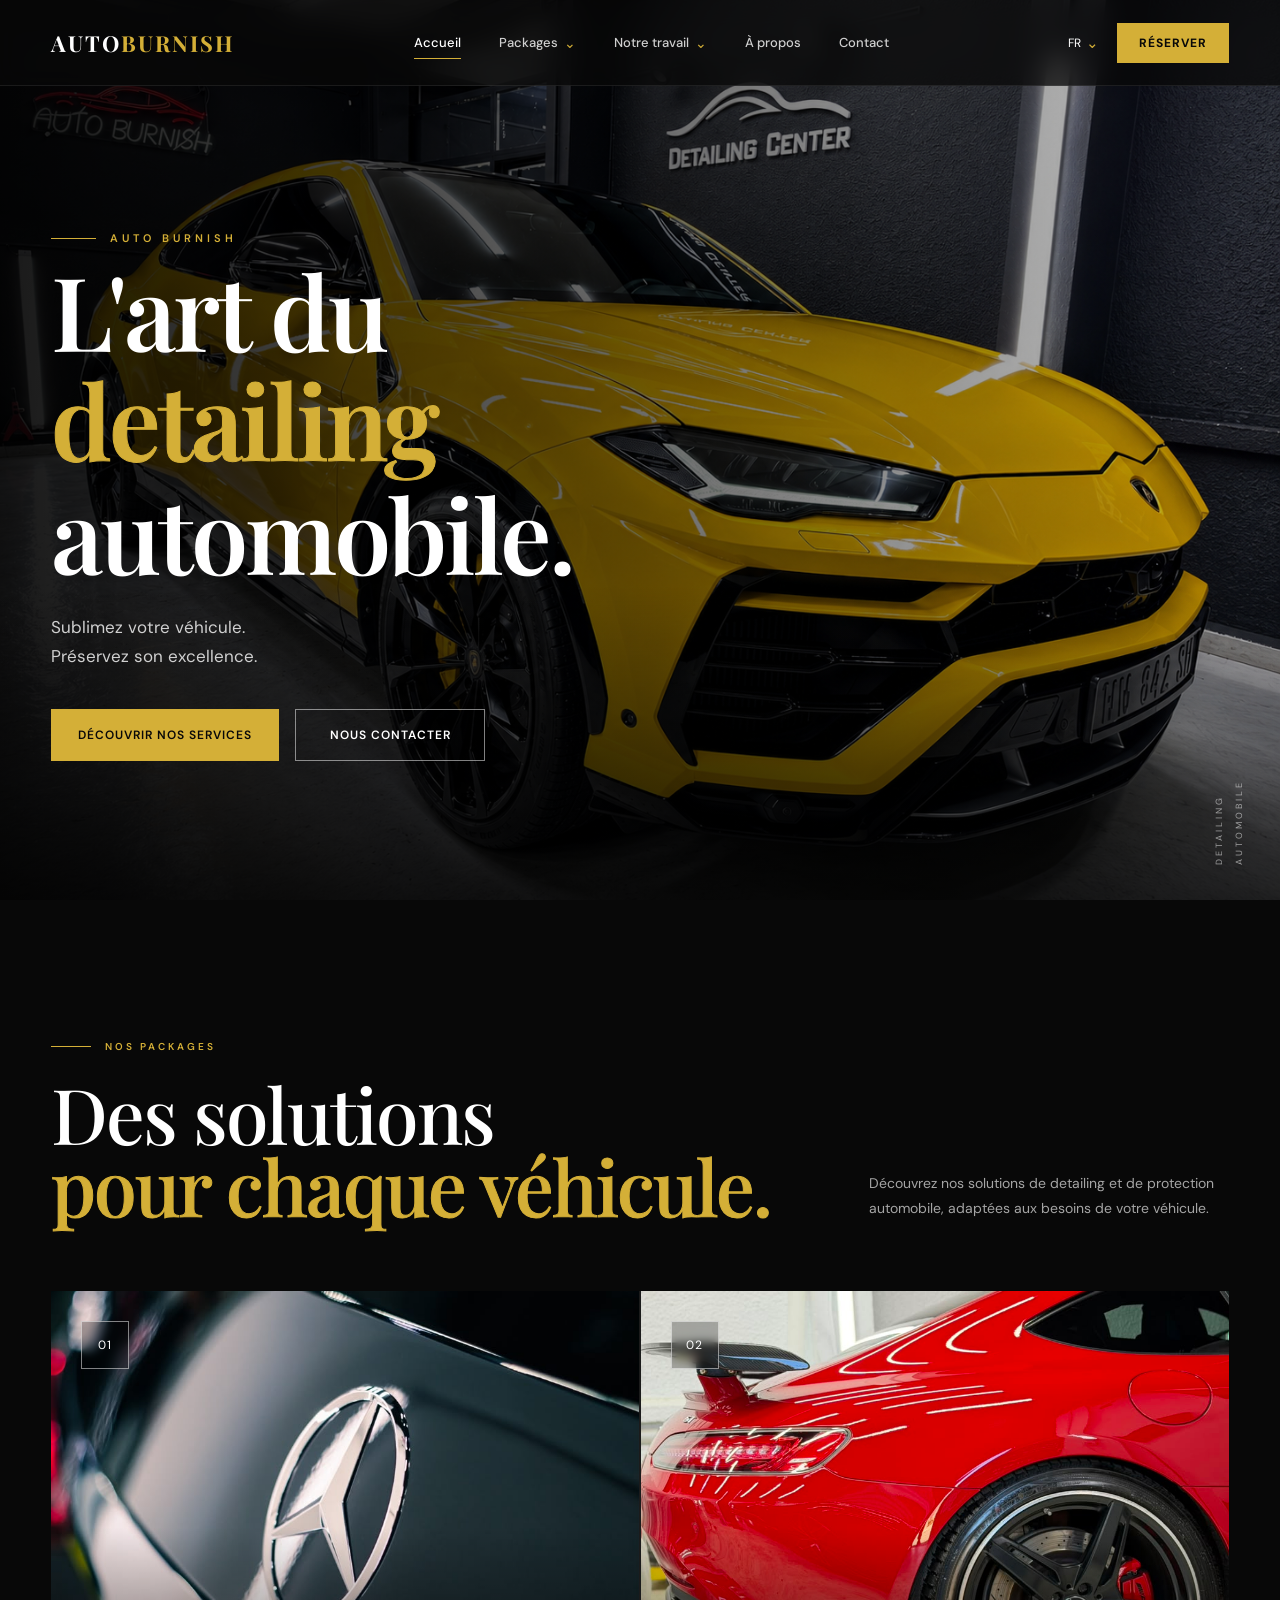
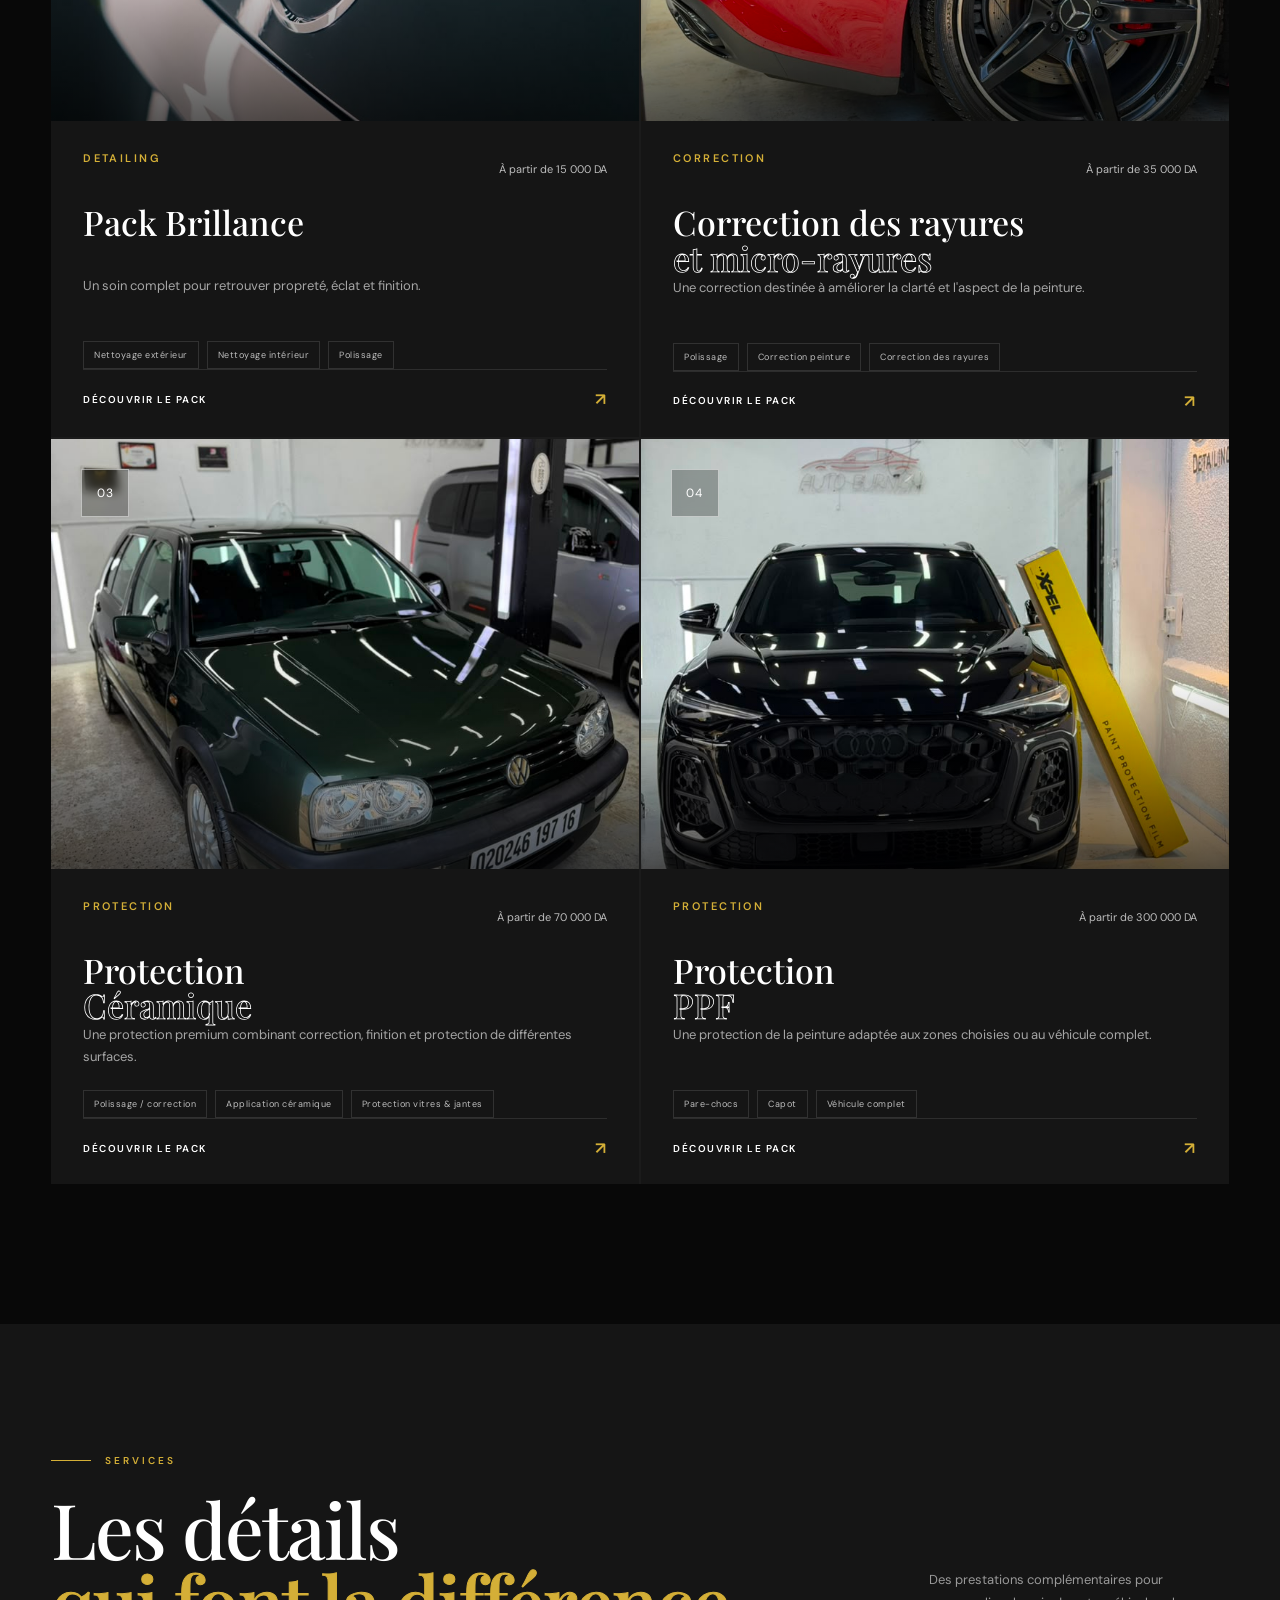
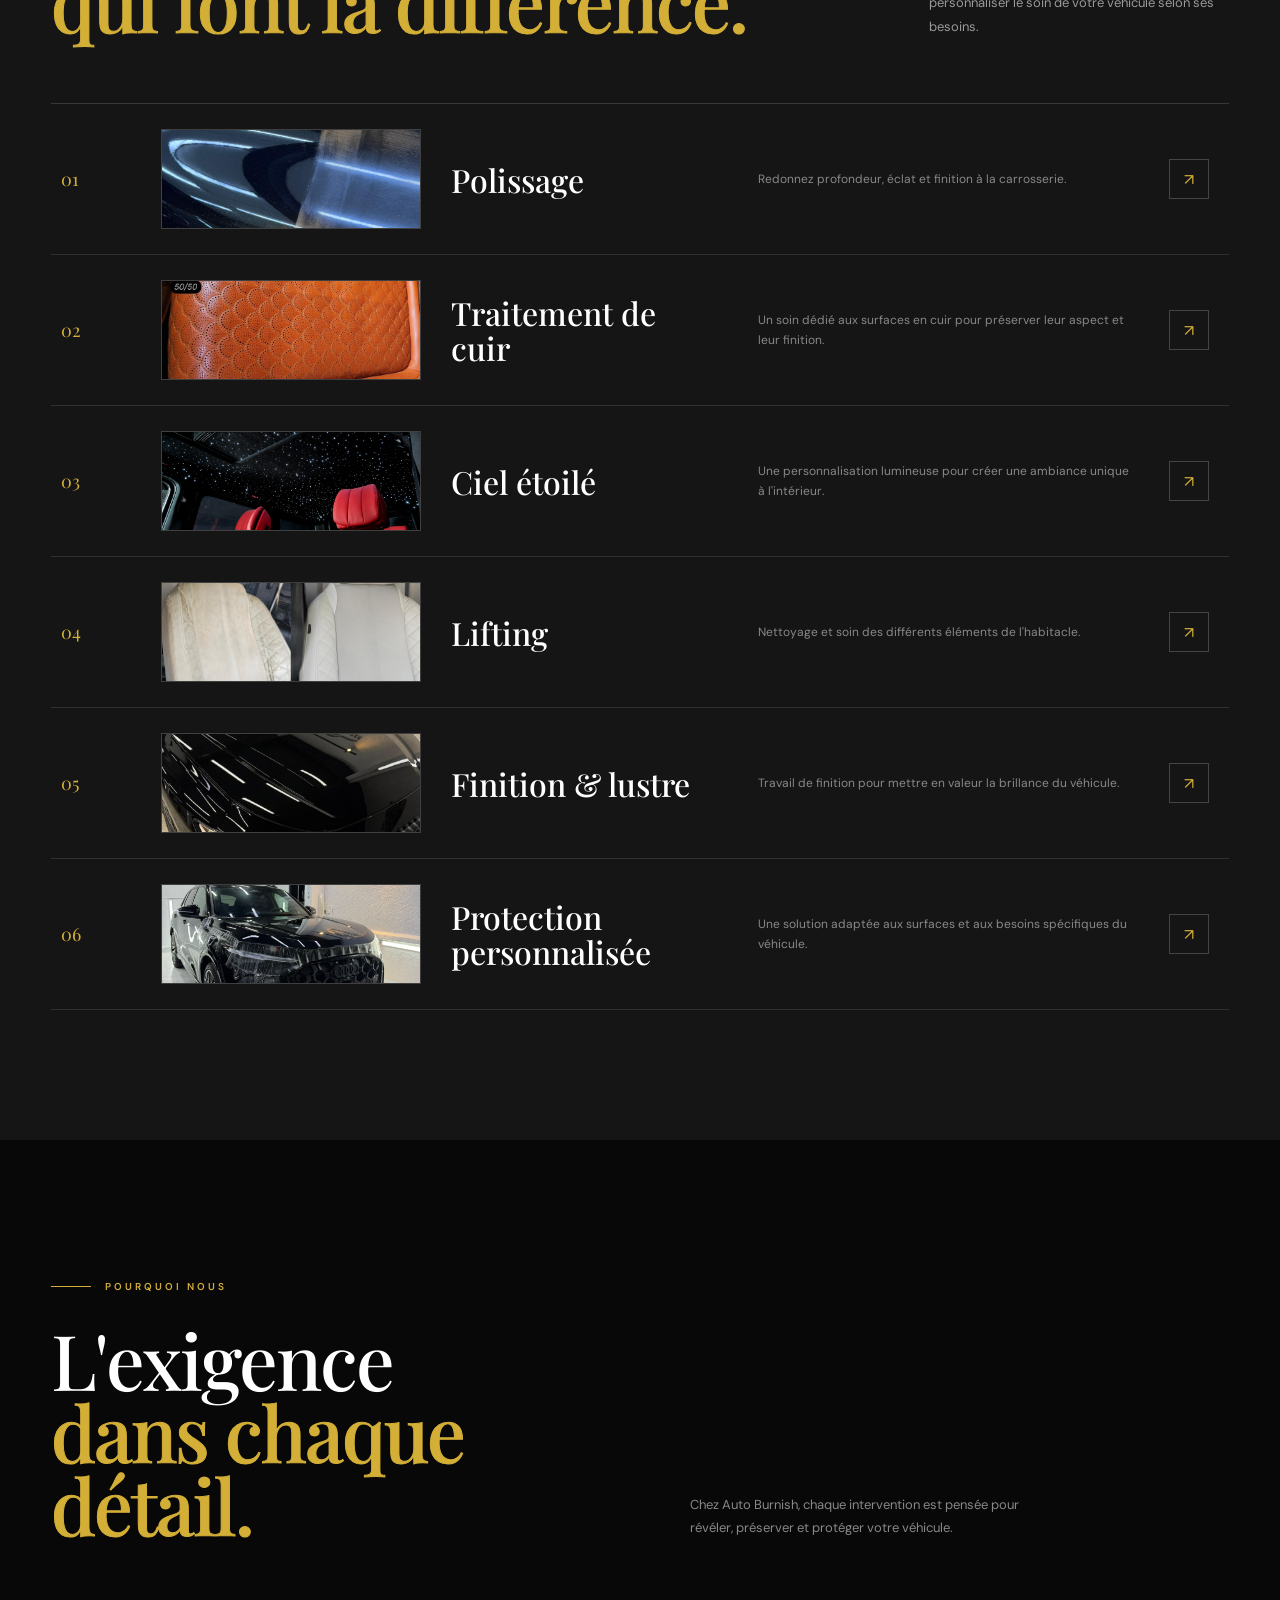
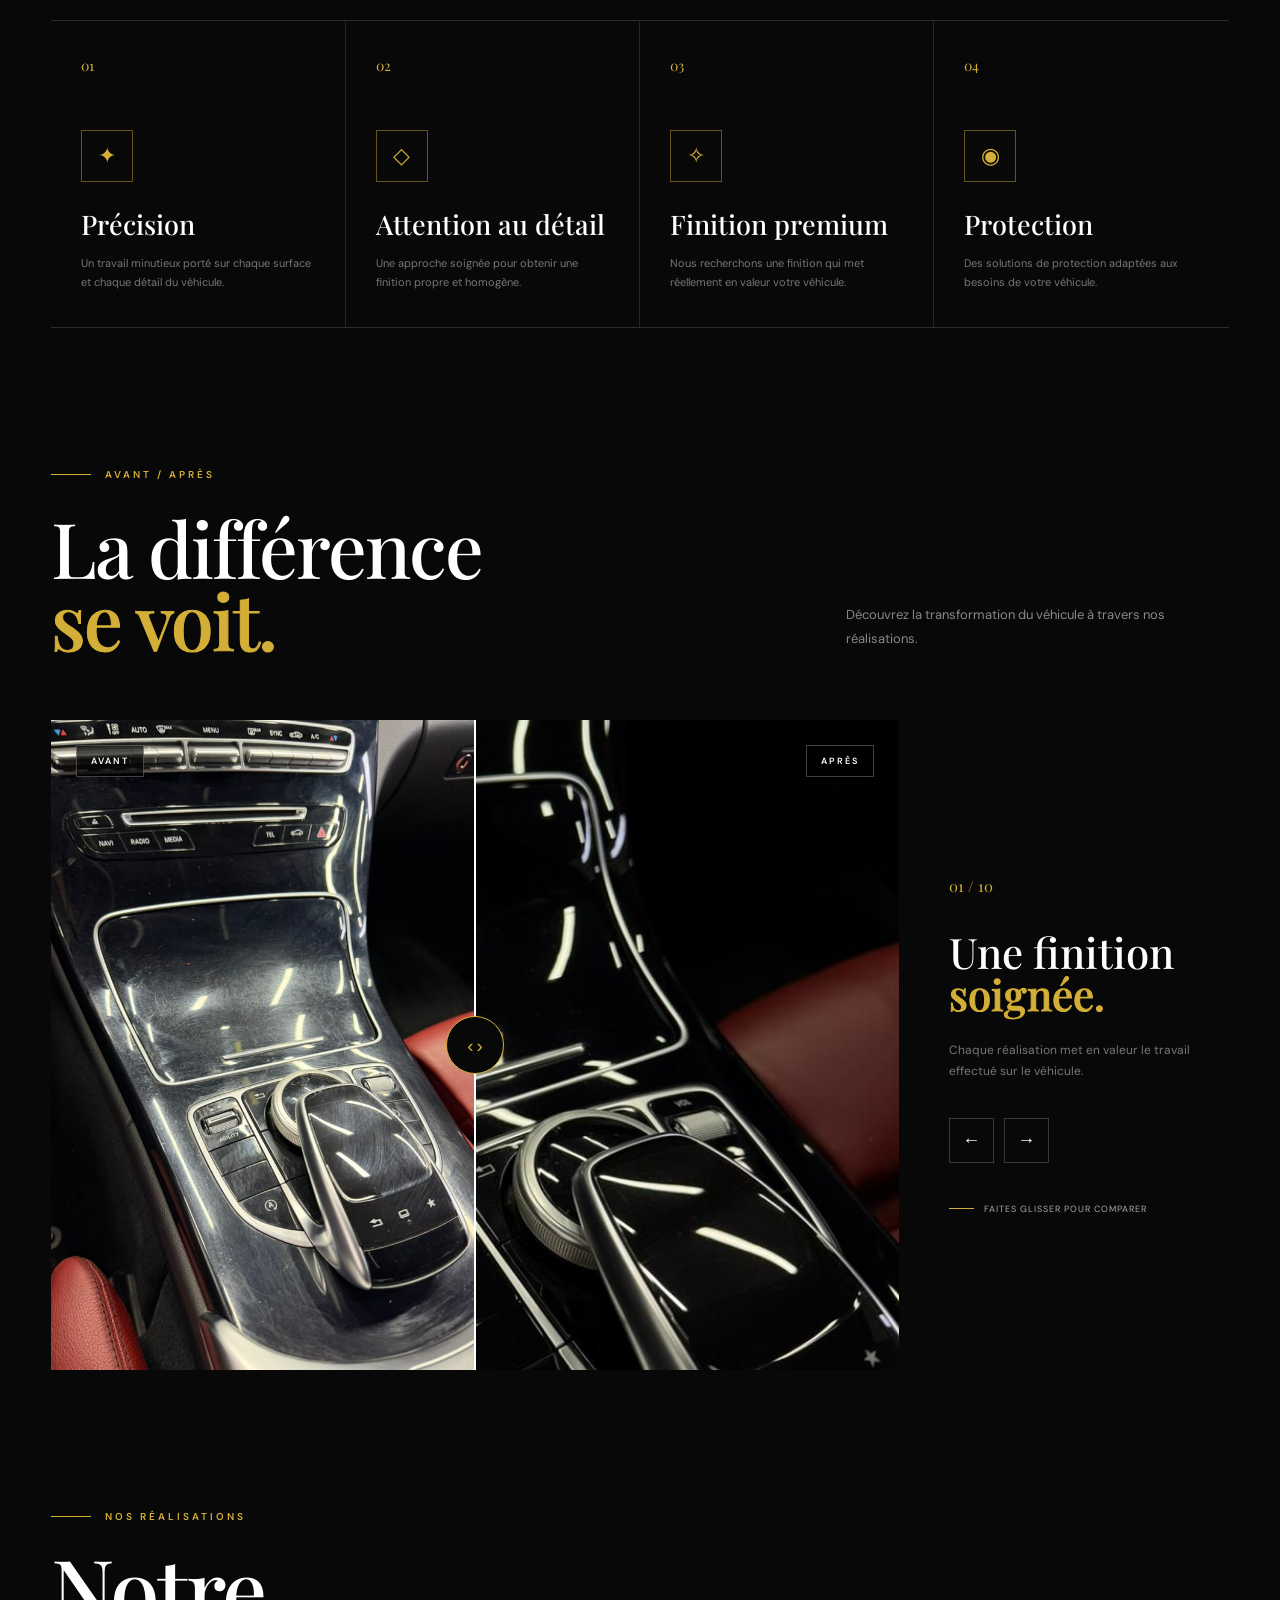
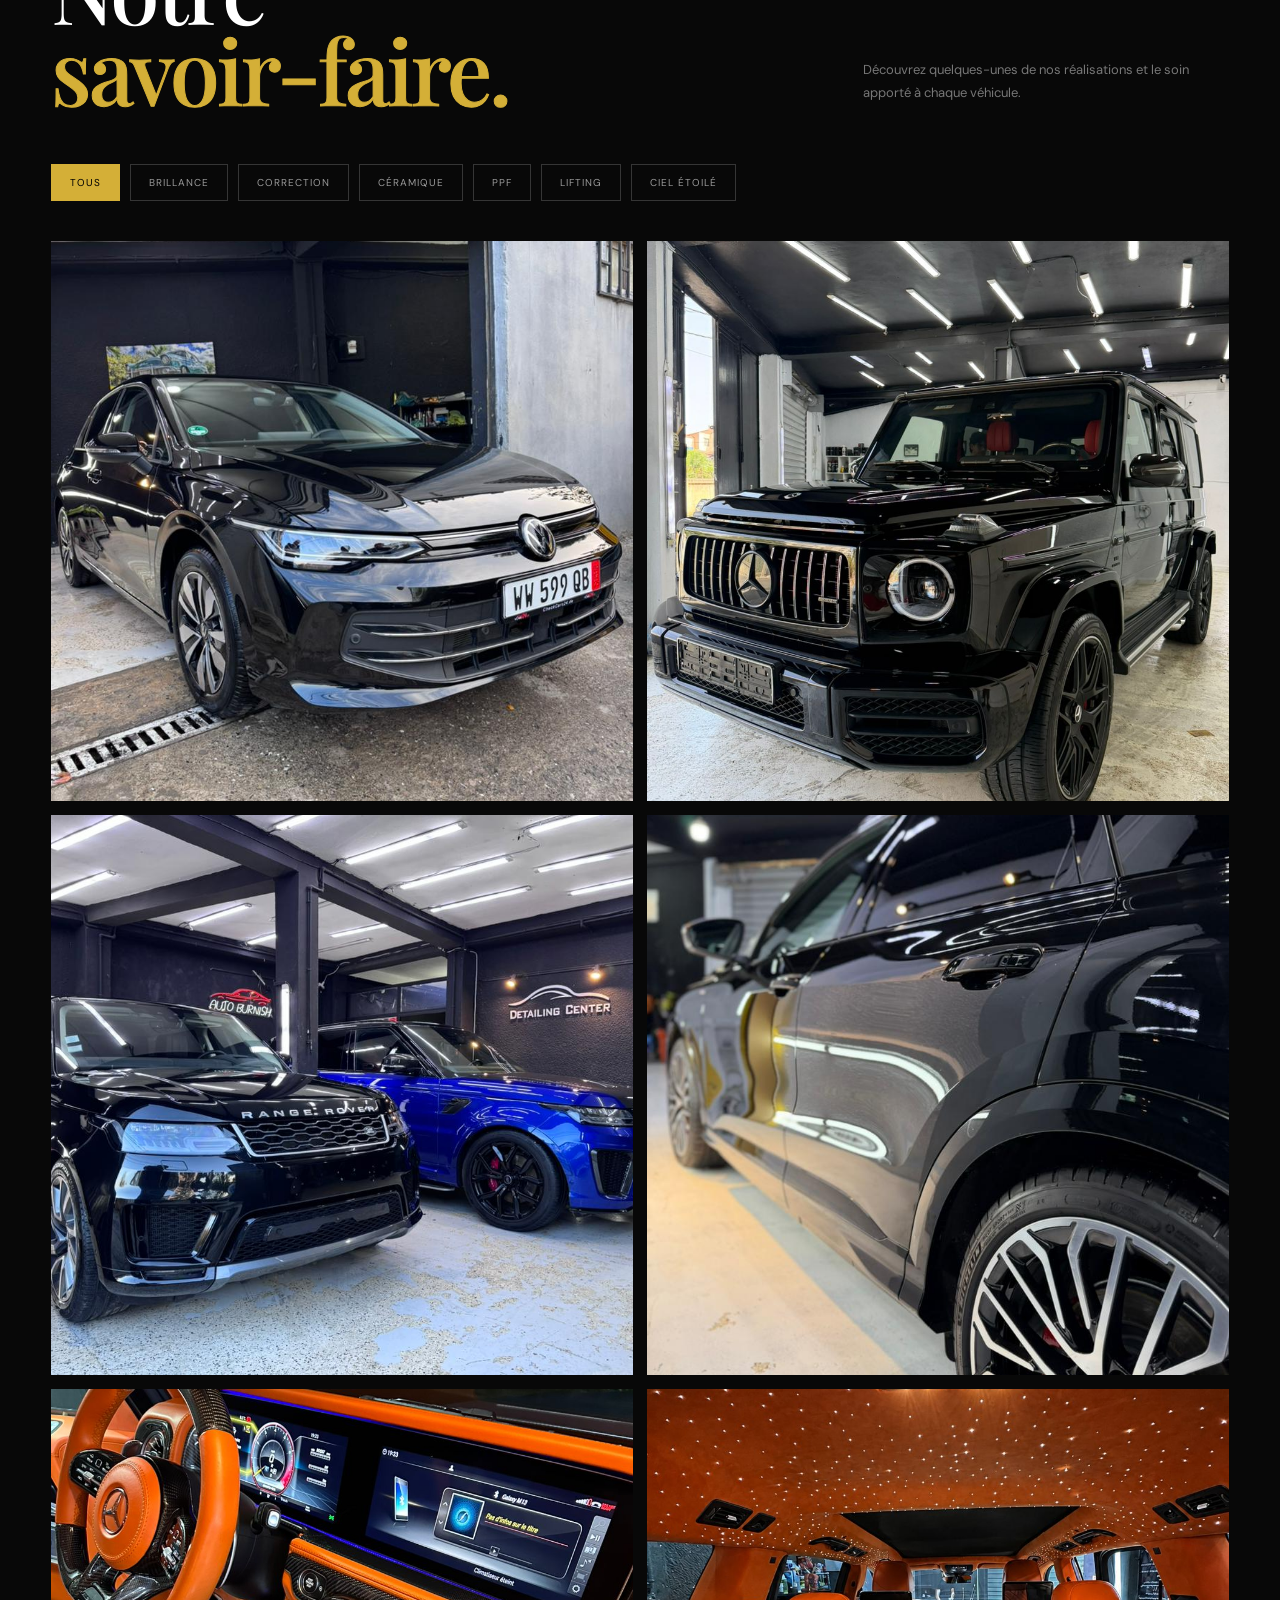
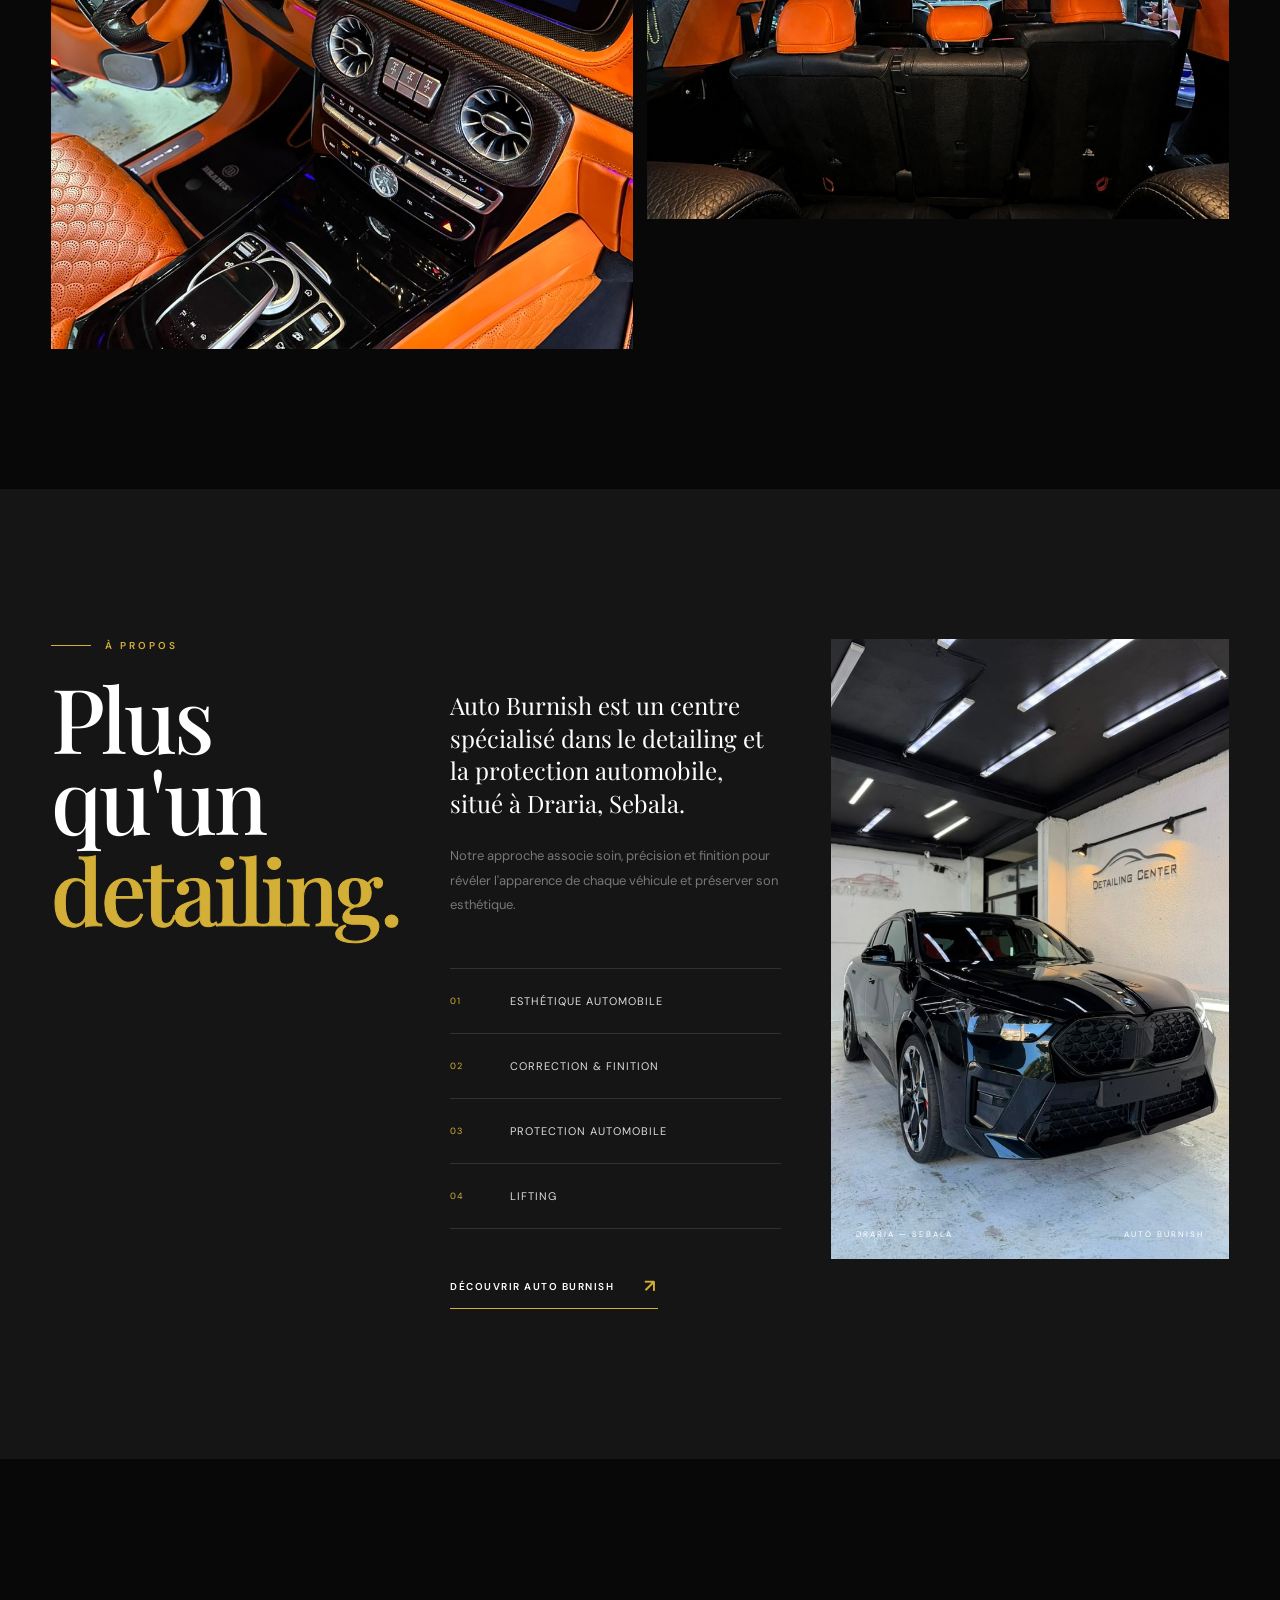
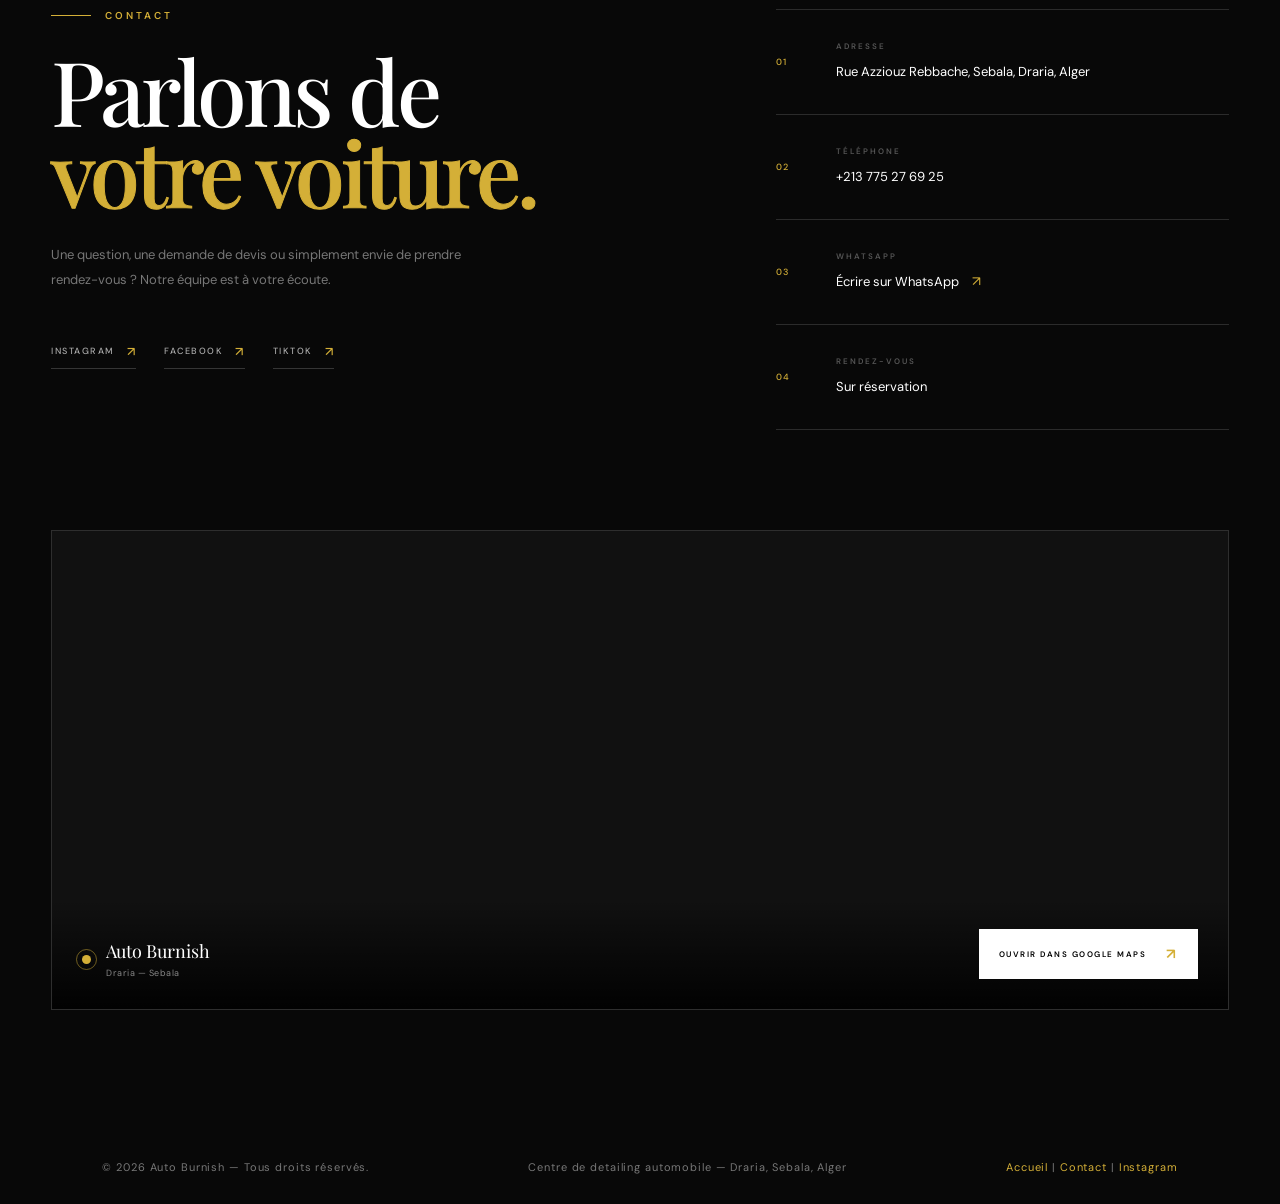
==== commit 161481fc: "Update website" ====
--- a/index.html
+++ b/index.html
@@ -2282,22 +2282,37 @@
  <!-- ========================================
          FOOTER
     ======================================== -->
-
-    <footer class="site-footer">
-
-        <div>
-            © 2026 Auto Burnish
-        </div>
-
-        <div>
-            Draria — Sebala, Alger
-        </div>
+<footer class="site-footer">
+
+    <div class="footer-brand">
+       © 2026 Auto Burnish — Tous droits réservés.
+    </div>
+
+    <p>
+        Centre de detailing automobile —
+        Draria, Sebala, Alger
+    </p>
+
+    <div class="footer-links">
 
         <a href="#home">
-            Retour à l'accueil ↑
+            Accueil
         </a>
-
-    </footer>
+        |
+        <a href="../index.html#contact">
+            Contact
+        </a>
+        |
+        <a href="https://www.instagram.com/auto_burnish/"
+           target="_blank"
+           rel="noopener noreferrer">
+            Instagram
+        </a>
+
+    </div>
+
+</footer>
+
 
     </main>
 
--- a/css/style.css
+++ b/css/style.css
@@ -4248,7 +4248,7 @@
             rgba(0, 0, 0, 0.62),
             rgba(0, 0, 0, 0.35)
         ),
-        url("../assets/images/hero/car-hero.jpg") center / cover no-repeat;
+        url("../assets/images/hero/hero-packages.jpg") center / cover no-repeat;
 }
 
 .inner-page-hero::after {
@@ -4997,4 +4997,480 @@
     .site-footer {
         padding: 30px 6%;
     }
+}
+
+
+/* =====================================================
+   SERVICES PAGE
+===================================================== */
+
+/* =====================================================
+   SERVICES HERO
+===================================================== */
+
+.services-page .services-page-hero {
+    min-height: 72vh;
+    position: relative;
+    display: flex;
+    align-items: flex-end;
+    padding: 120px 8% 90px;
+    overflow: hidden;
+
+    background:
+        linear-gradient(
+            90deg,
+            rgba(0, 0, 0, 0.94),
+            rgba(0, 0, 0, 0.62),
+            rgba(0, 0, 0, 0.35)
+        ),
+        url("../assets/images/hero/hero-services.jpg") center / cover no-repeat;
+}
+
+
+
+/* =====================================================
+   SERVICES INTRO
+===================================================== */
+
+.services-page .services-page-intro {
+    padding-bottom: 120px;
+}
+
+
+/* =====================================================
+   SERVICE DETAIL
+===================================================== */
+
+.services-page .service-detail {
+    width: 84%;
+    margin: 0 auto 150px;
+
+    display: grid;
+    grid-template-columns: 1.05fr .95fr;
+
+    min-height: 650px;
+
+    background: #f7f7f5;
+}
+
+
+/* =====================================================
+   REVERSE SERVICE
+===================================================== */
+
+.services-page .service-detail.service-detail-reverse {
+    grid-template-columns: .95fr 1.05fr;
+}
+
+.services-page .service-detail-reverse .service-detail-image {
+    order: 2;
+}
+
+.services-page .service-detail-reverse .service-detail-content {
+    order: 1;
+}
+
+
+/* =====================================================
+   SERVICE IMAGE
+===================================================== */
+
+.services-page .service-detail-image {
+    position: relative;
+
+    overflow: hidden;
+
+    min-height: 600px;
+}
+
+.services-page .service-detail-image img {
+    width: 100%;
+    height: 100%;
+    min-height: 600px;
+
+    display: block;
+
+    object-fit: cover;
+
+    transition:
+        transform 1s cubic-bezier(.2, .7, .2, 1);
+}
+
+.services-page .service-detail:hover .service-detail-image img {
+    transform: scale(1.045);
+}
+
+
+/* =====================================================
+   IMAGE OVERLAY
+===================================================== */
+
+.services-page .service-detail-image::after {
+    content: "";
+
+    position: absolute;
+    inset: 0;
+
+    background:
+        linear-gradient(
+            to top,
+            rgba(0, 0, 0, .35),
+            transparent 40%
+        );
+
+    pointer-events: none;
+}
+
+
+/* =====================================================
+   SERVICE NUMBER
+===================================================== */
+
+.services-page .service-number {
+    position: absolute;
+
+    top: 30px;
+    left: 30px;
+
+    z-index: 2;
+
+    width: 48px;
+    height: 48px;
+
+    display: flex;
+    align-items: center;
+    justify-content: center;
+
+    border: 1px solid rgba(255, 255, 255, .5);
+
+    background: rgba(0, 0, 0, .25);
+
+    backdrop-filter: blur(5px);
+
+    color: #fff;
+
+    font-family: "DM Sans", sans-serif;
+
+    font-size: 12px;
+
+    letter-spacing: .1em;
+}
+
+
+/* =====================================================
+   SERVICE CONTENT
+===================================================== */
+
+.services-page .service-detail-content {
+    display: flex;
+    flex-direction: column;
+    justify-content: center;
+
+    padding: 80px;
+}
+
+.services-page .service-detail-content h2 {
+    margin: 0;
+
+    color: var(--black);
+
+    font-family: "Playfair Display", serif;
+
+    font-size: clamp(48px, 5vw, 76px);
+
+    line-height: .95;
+
+    font-weight: 500;
+
+    letter-spacing: -2px;
+}
+
+.services-page .service-detail-content h2 em {
+    color: var(--gold);
+
+    font-family: "Playfair Display", serif;
+
+    font-style: italic;
+}
+
+
+/* =====================================================
+   SERVICE DESCRIPTION
+===================================================== */
+
+.services-page .service-description {
+    max-width: 520px;
+
+    margin: 30px 0 35px;
+
+    color: #666;
+
+    font-family: "DM Sans", sans-serif;
+
+    font-size: 14px;
+
+    line-height: 1.8;
+}
+
+
+/* =====================================================
+   SERVICE INFO GRID
+===================================================== */
+
+.services-page .service-info-grid {
+    display: grid;
+
+    grid-template-columns:
+        repeat(2, minmax(0, 1fr));
+
+    gap: 30px 40px;
+
+    max-width: 680px;
+
+    margin-top: 10px;
+}
+
+
+/* =====================================================
+   SERVICE INFO BLOCK
+===================================================== */
+
+.services-page .service-info-block {
+    padding-top: 20px;
+
+    border-top: 1px solid #ddd;
+}
+
+.services-page .service-info-block h3 {
+    margin: 0 0 15px;
+
+    color: var(--black);
+
+    font-family: "DM Sans", sans-serif;
+
+    font-size: 11px;
+
+    font-weight: 700;
+
+    letter-spacing: .14em;
+
+    text-transform: uppercase;
+}
+
+.services-page .service-info-block p {
+    margin: 0;
+
+    color: #666;
+
+    font-family: "DM Sans", sans-serif;
+
+    font-size: 13px;
+
+    line-height: 1.75;
+}
+
+
+/* =====================================================
+   SERVICE LIST
+===================================================== */
+
+.services-page .service-info-block ul {
+    margin: 0;
+    padding: 0;
+
+    list-style: none;
+}
+
+.services-page .service-info-block li {
+    position: relative;
+
+    margin-bottom: 10px;
+
+    padding-left: 20px;
+
+    color: #666;
+
+    font-family: "DM Sans", sans-serif;
+
+    font-size: 13px;
+
+    line-height: 1.55;
+}
+
+.services-page .service-info-block li::before {
+    content: "✓";
+
+    position: absolute;
+
+    left: 0;
+    top: 0;
+
+    color: var(--gold);
+
+    font-size: 11px;
+
+    font-weight: 700;
+}
+
+
+/* =====================================================
+   SERVICE ACTION
+===================================================== */
+
+.services-page .service-detail-content .package-action {
+    width: fit-content;
+
+    display: inline-flex;
+    align-items: center;
+
+    gap: 25px;
+
+    margin-top: 40px;
+
+    padding: 16px 24px;
+
+    background: var(--gold);
+
+    color: var(--black);
+
+    font-family: "DM Sans", sans-serif;
+
+    font-size: 11px;
+
+    font-weight: 600;
+
+    letter-spacing: .12em;
+
+    text-decoration: none;
+
+    text-transform: uppercase;
+
+    transition:
+        background .3s ease,
+        transform .3s ease,
+        gap .3s ease;
+}
+
+.services-page .service-detail-content .package-action:hover {
+    background: var(--gold-light);
+
+    transform: translateY(-2px);
+
+    gap: 30px;
+}
+
+.services-page .service-detail-content .package-action span {
+    font-size: 16px;
+
+    transition: transform .3s ease;
+}
+
+.services-page .service-detail-content .package-action:hover span {
+    transform: translate(3px, -3px);
+}
+
+
+/* =====================================================
+   SERVICES PAGE — TABLET
+===================================================== */
+
+@media (max-width: 900px) {
+
+    .services-page .service-detail,
+    .services-page .service-detail.service-detail-reverse {
+        width: 88%;
+
+        display: flex;
+        flex-direction: column;
+
+        margin-bottom: 80px;
+    }
+
+    .services-page .service-detail-reverse .service-detail-image,
+    .services-page .service-detail-reverse .service-detail-content {
+        order: initial;
+    }
+
+    .services-page .service-detail-image,
+    .services-page .service-detail-image img {
+        min-height: 420px;
+    }
+
+    .services-page .service-detail-content {
+        padding: 65px 45px;
+    }
+
+    .services-page .service-info-grid {
+        grid-template-columns: 1fr 1fr;
+    }
+}
+
+
+/* =====================================================
+   SERVICES PAGE — MOBILE
+===================================================== */
+
+@media (max-width: 600px) {
+
+    .services-page .services-page-intro {
+        padding-bottom: 70px;
+    }
+
+    .services-page .service-detail,
+    .services-page .service-detail.service-detail-reverse {
+        width: 92%;
+
+        margin-bottom: 60px;
+    }
+
+    .services-page .service-detail-image,
+    .services-page .service-detail-image img {
+        min-height: 330px;
+    }
+
+    .services-page .service-number {
+        top: 20px;
+        left: 20px;
+
+        width: 44px;
+        height: 44px;
+    }
+
+    .services-page .service-detail-content {
+        padding: 50px 25px;
+    }
+
+    .services-page .service-detail-content h2 {
+        font-size: 48px;
+
+        letter-spacing: -2px;
+    }
+
+    .services-page .service-description {
+        margin: 25px 0 30px;
+
+        font-size: 13px;
+    }
+
+    .services-page .service-info-grid {
+        grid-template-columns: 1fr;
+
+        gap: 25px;
+    }
+
+    .services-page .service-info-block {
+        padding-top: 18px;
+    }
+
+    .services-page .service-info-block li {
+        font-size: 12px;
+    }
+
+    .services-page .service-detail-content .package-action {
+        margin-top: 30px;
+
+        padding: 15px 20px;
+
+        font-size: 10px;
+    }
 }
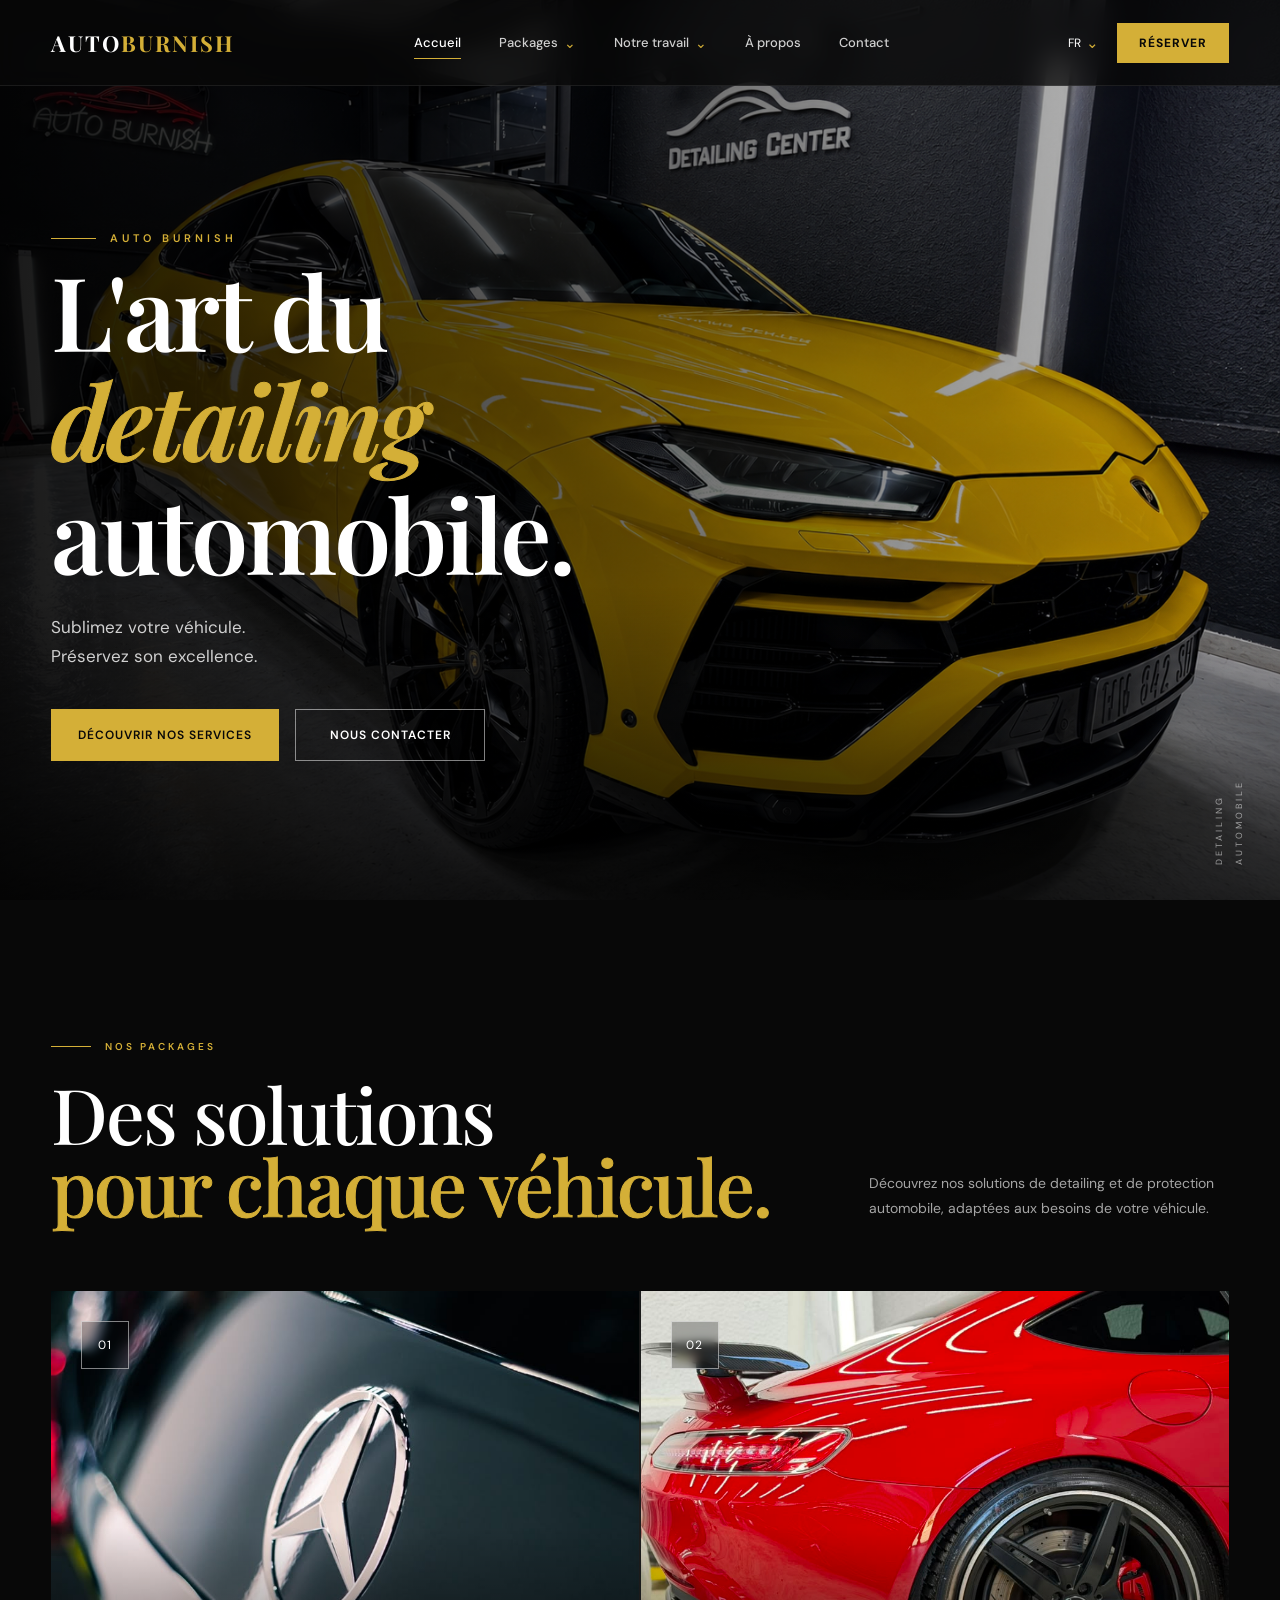
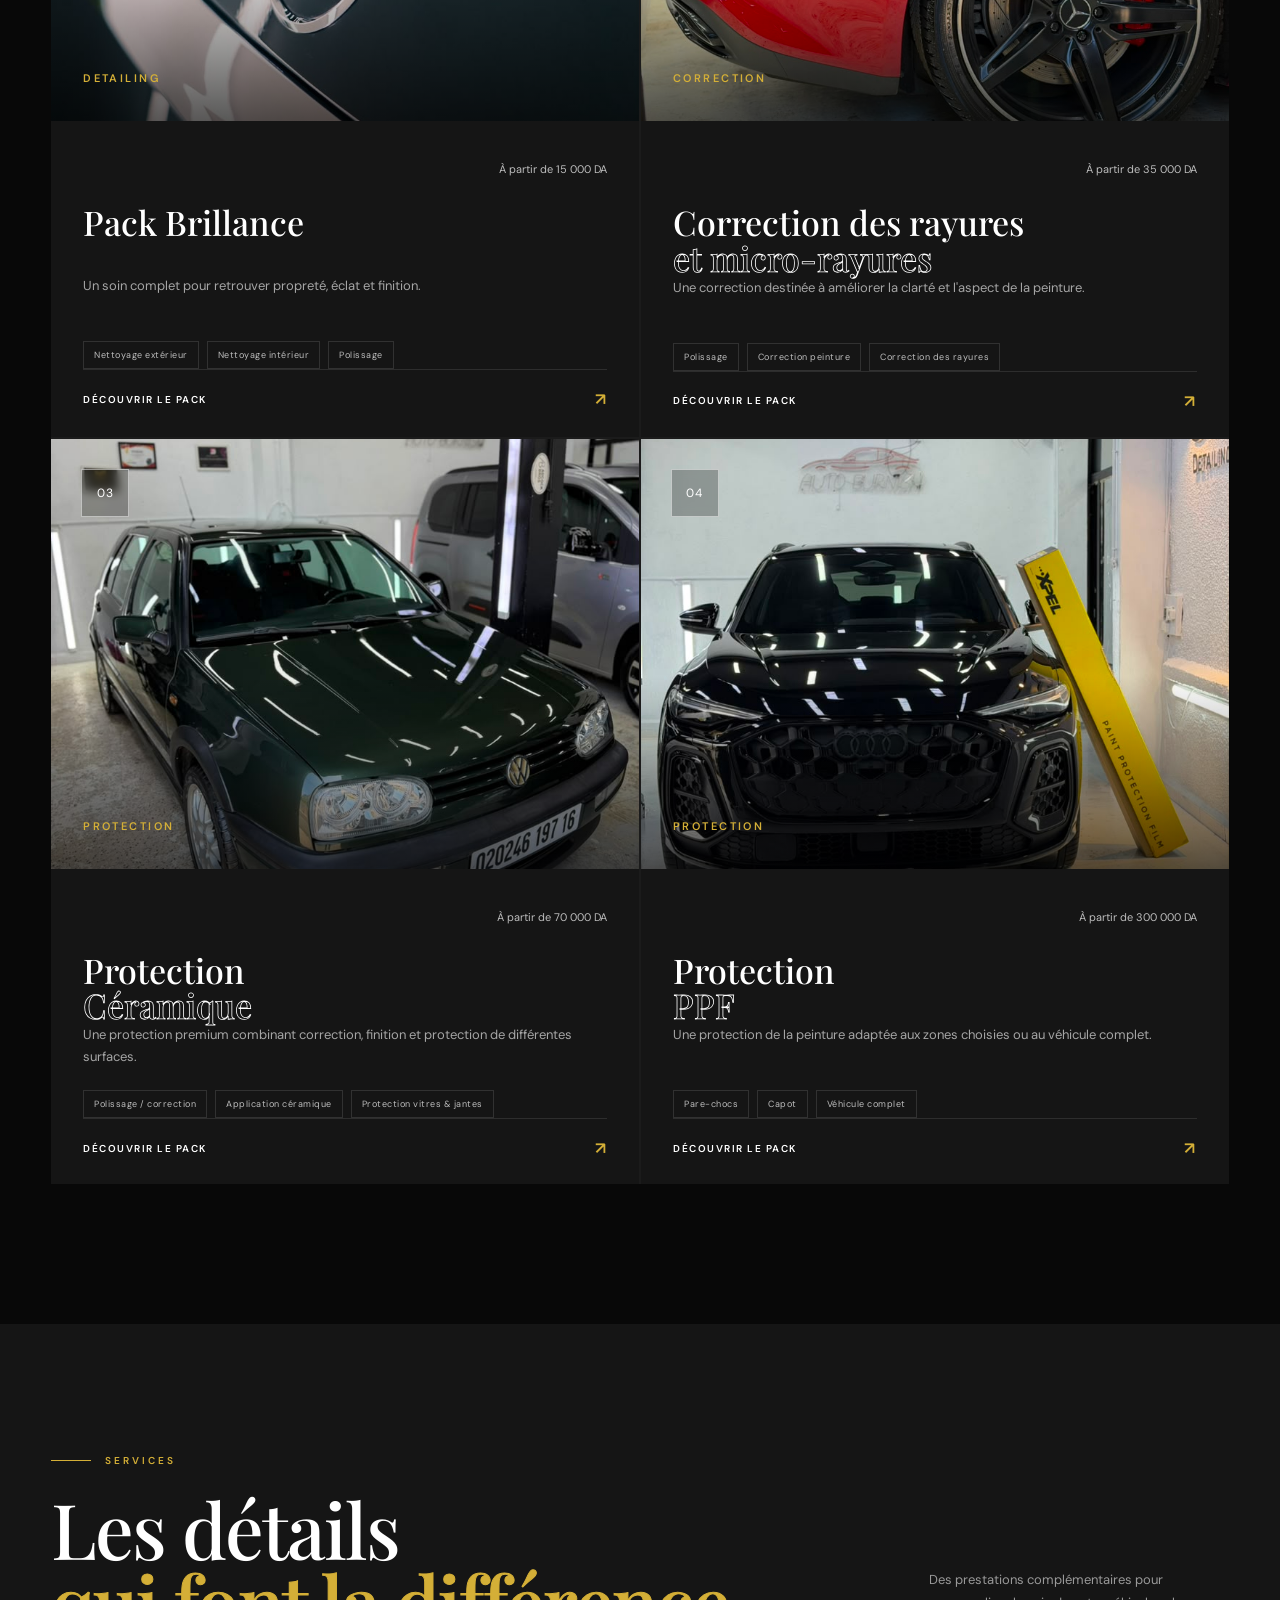
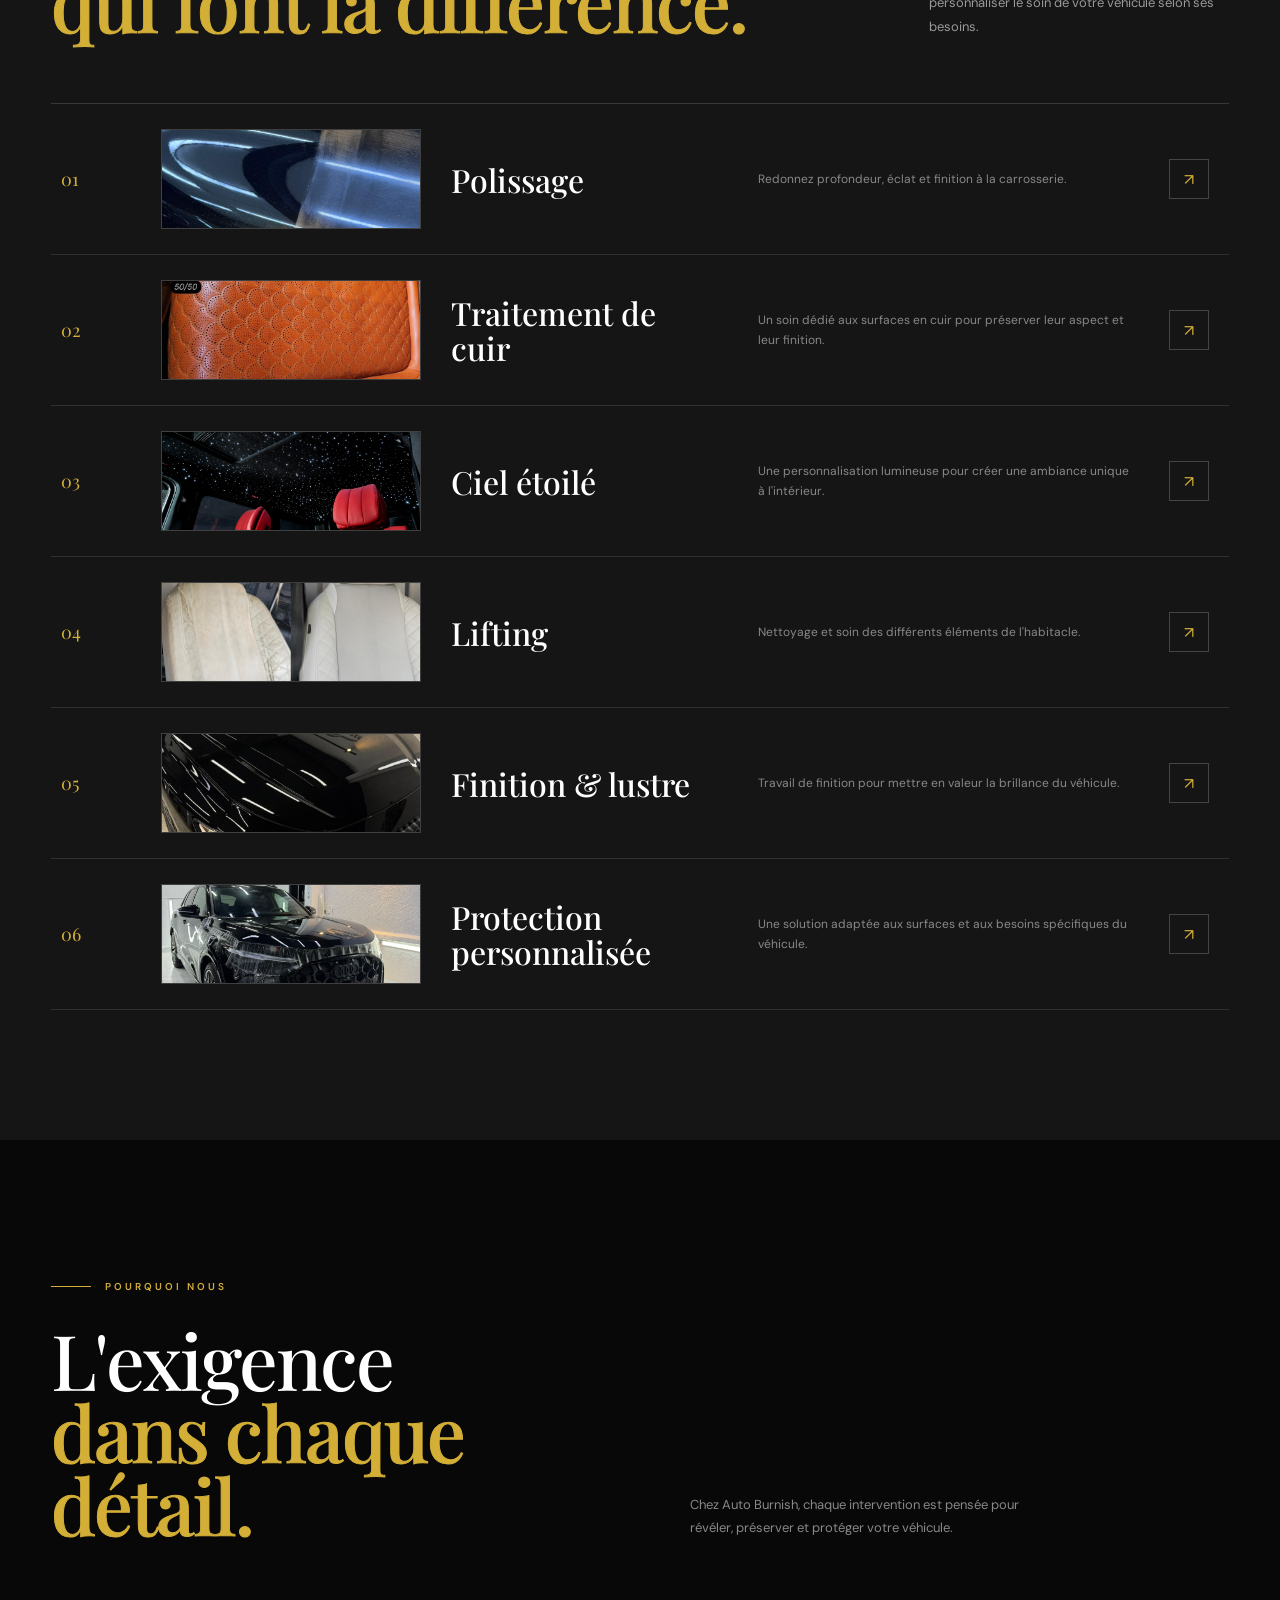
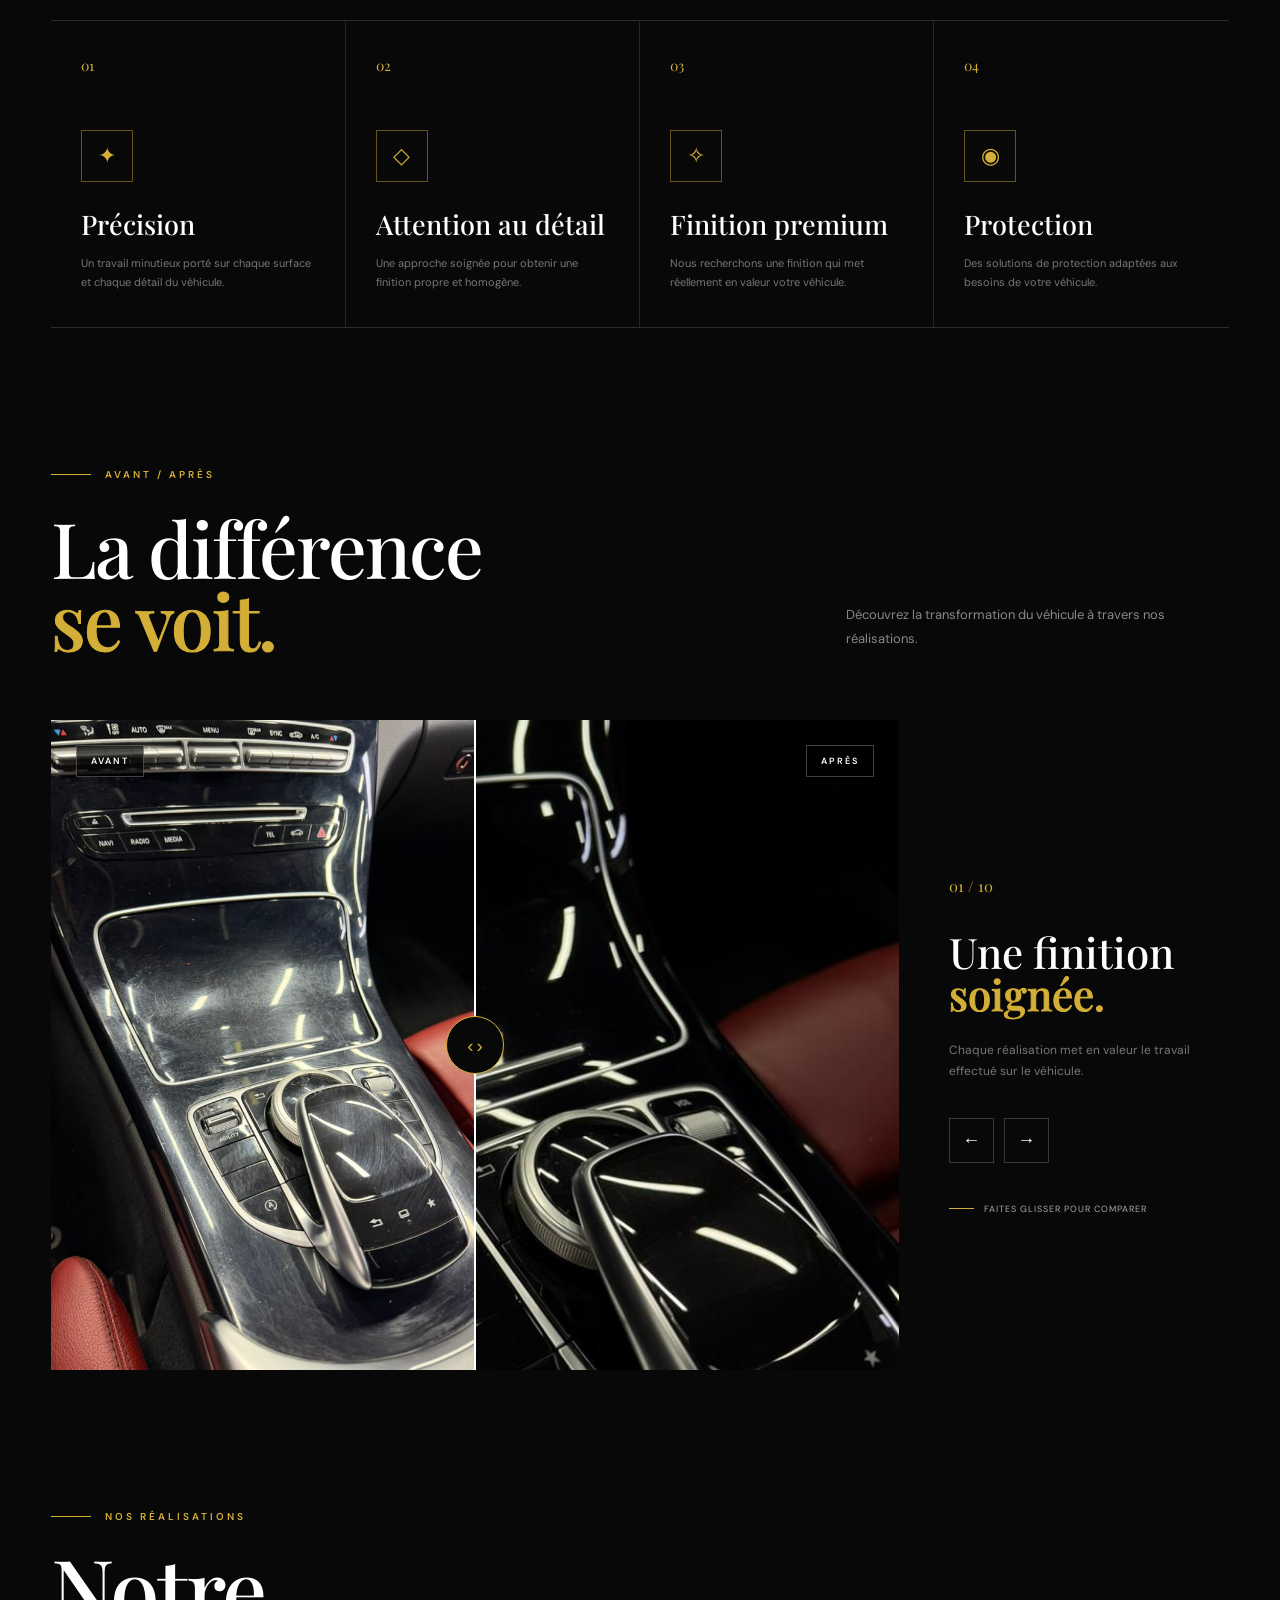
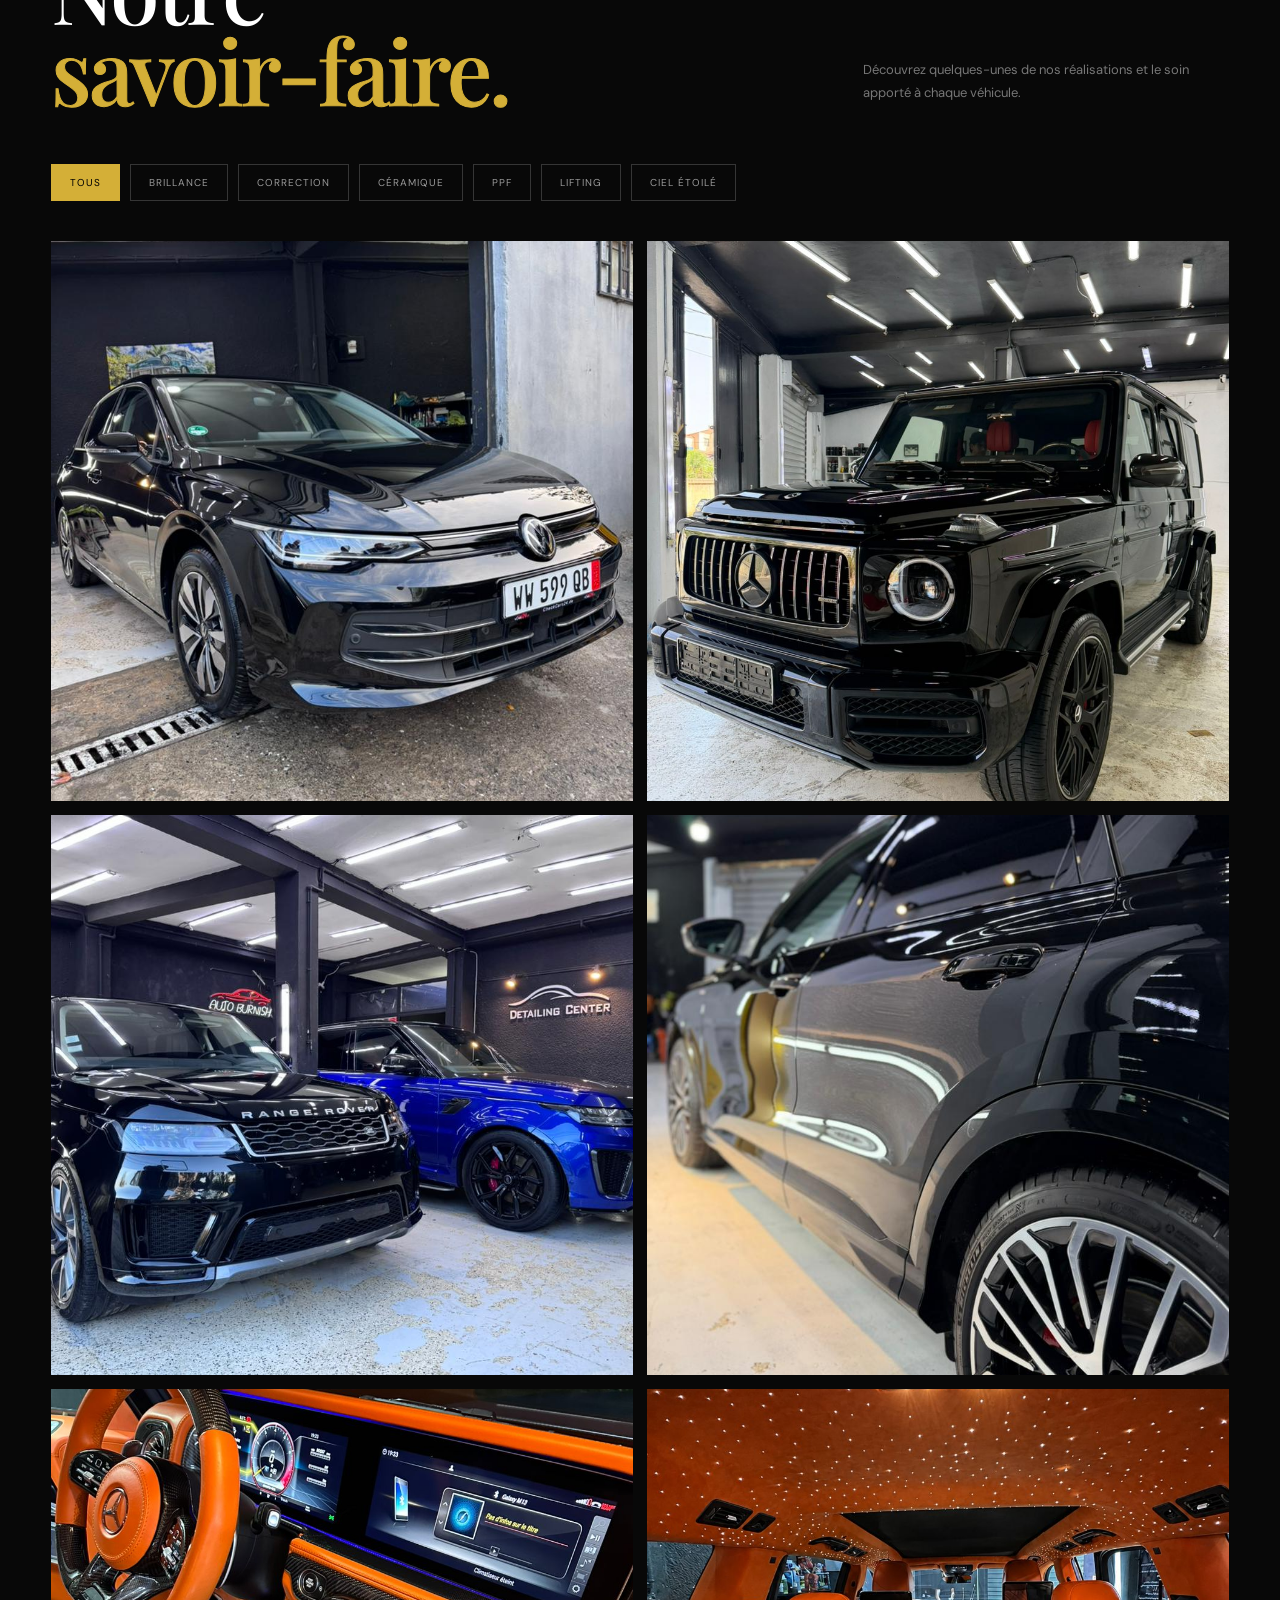
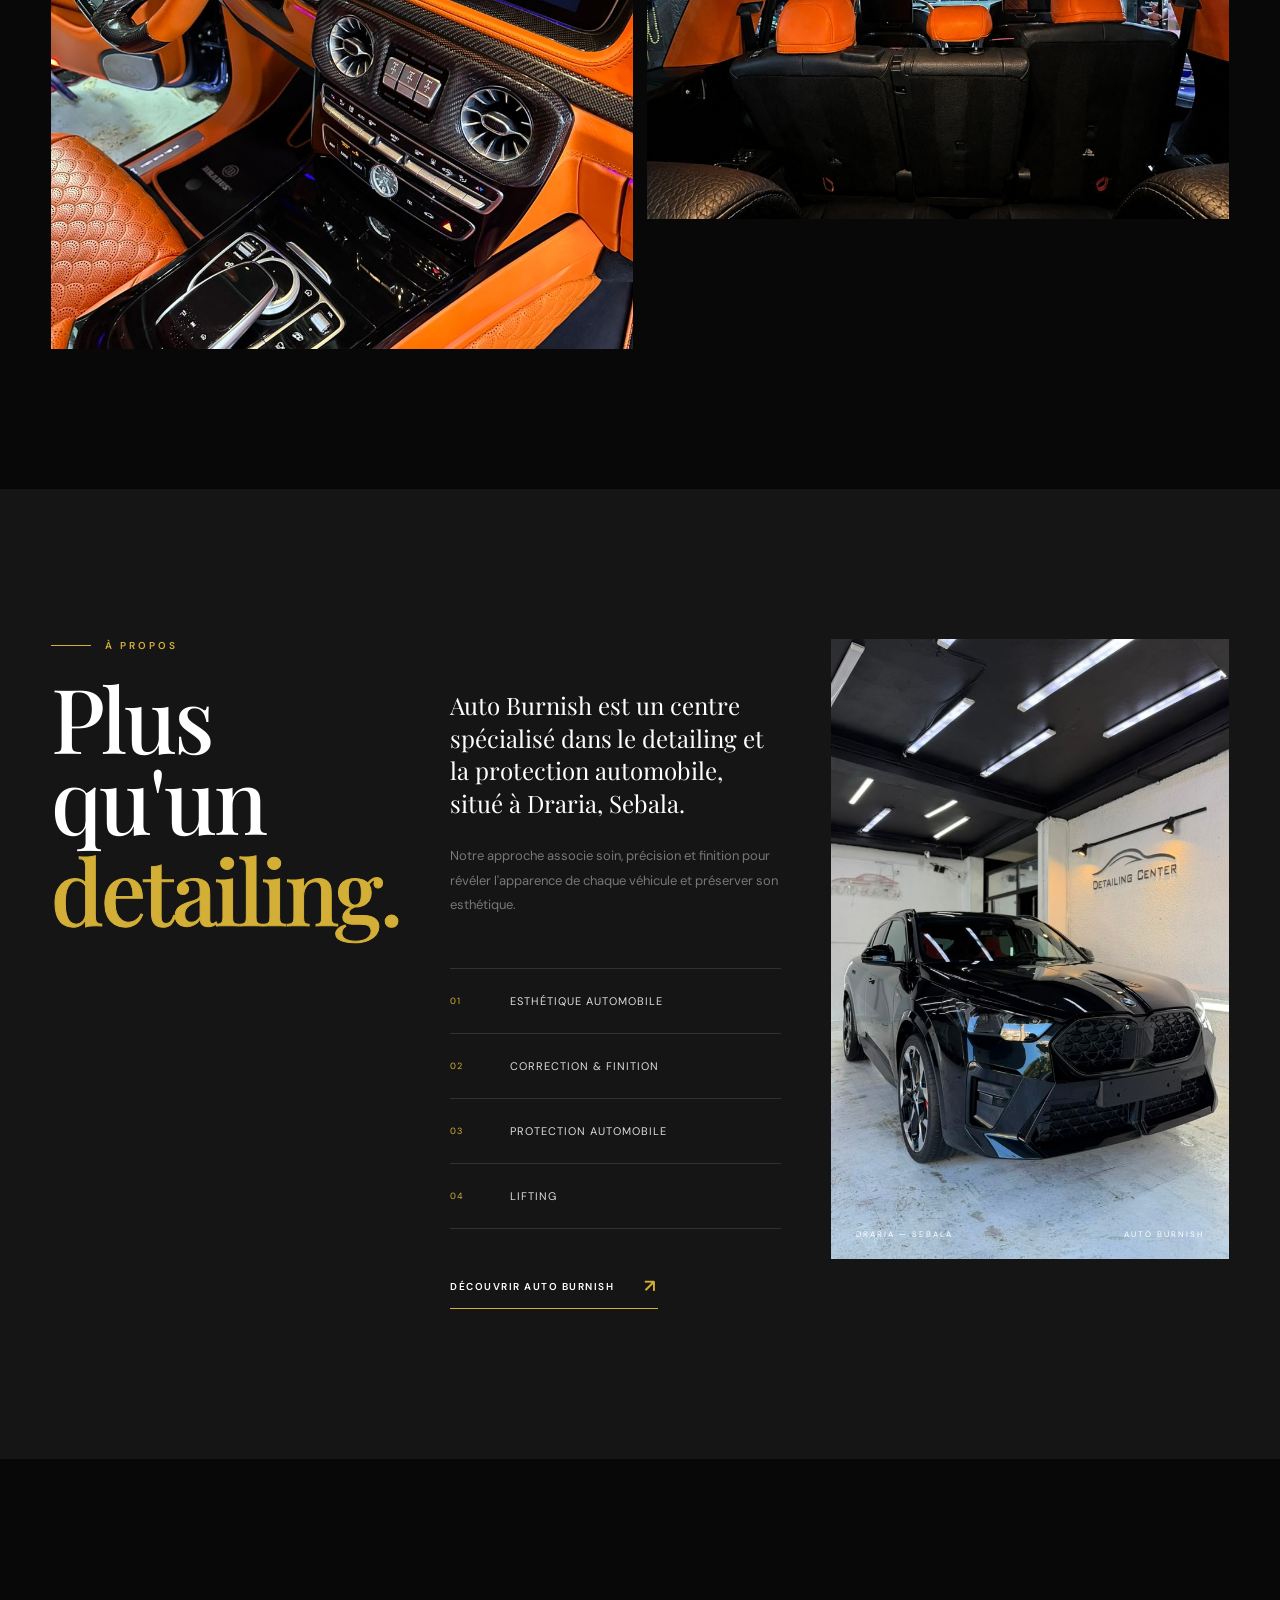
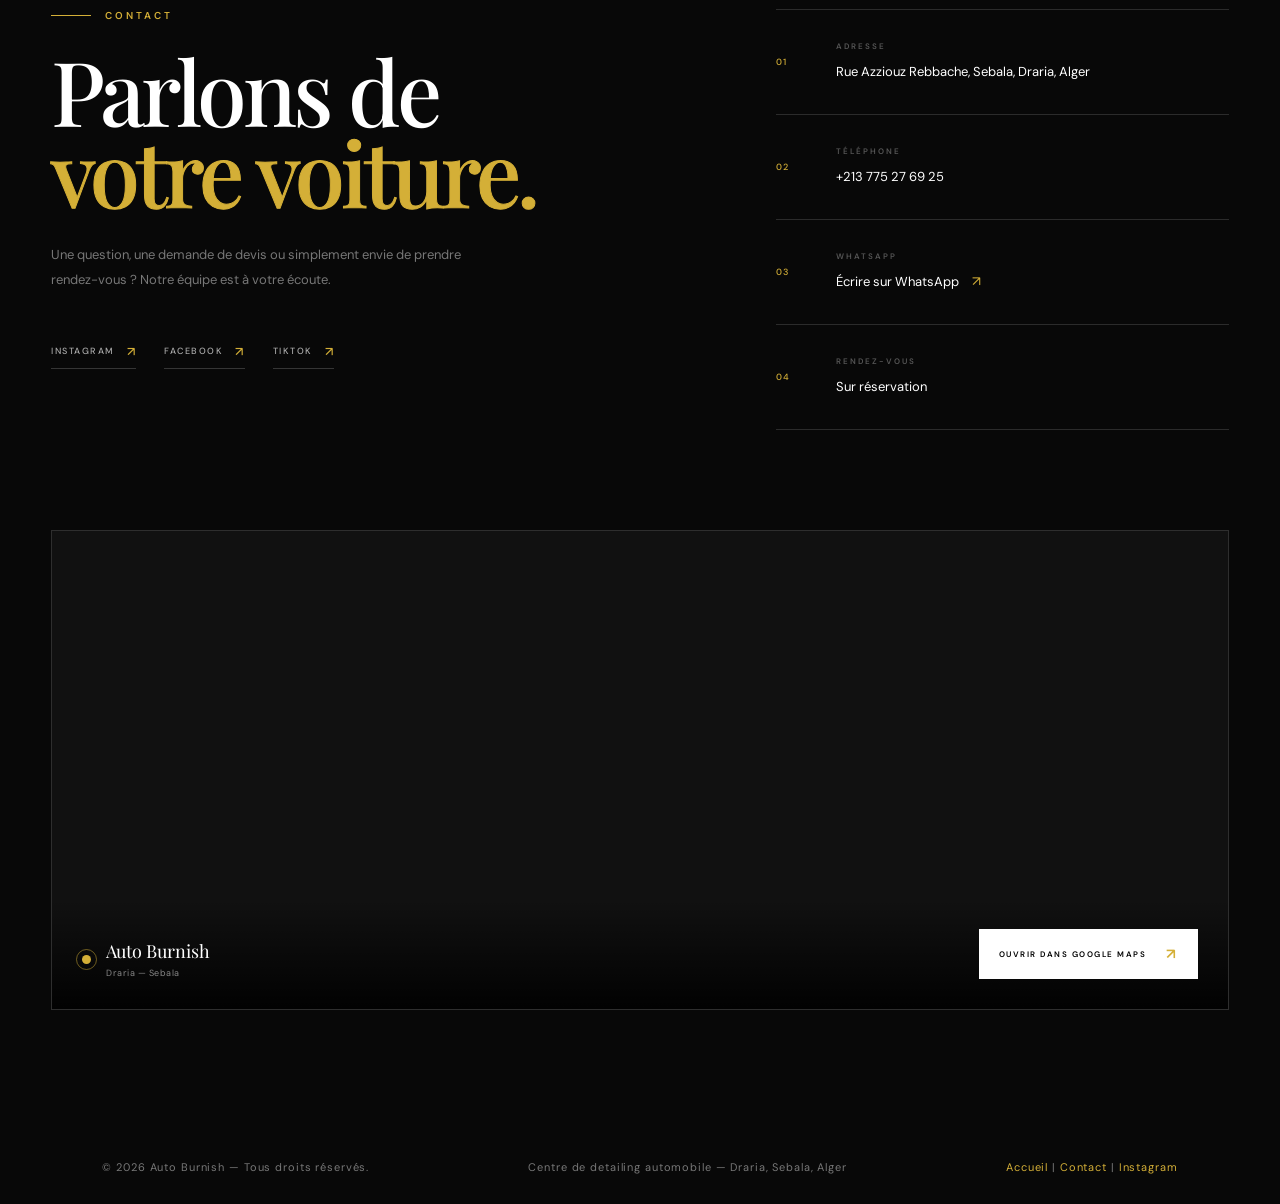
==== commit a5132fe9: "Update website" ====
--- a/index.html
+++ b/index.html
@@ -57,11 +57,11 @@
 
         <div class="nav-dropdown-menu">
 
-            <a href="#packages">
+            <a href="../pages/packages.html">
                 Packs
             </a>
 
-            <a href="#services">
+            <a href="../pages/services.html">
                 Services
             </a>
 
@@ -117,7 +117,7 @@
                 </button>
 
                 <!-- CTA -->
-                <a href="pages/booking.html" class="nav-cta">
+                <a href="../pages/booking.html" class="nav-cta">
                     Réserver
                 </a>
 
--- a/css/style.css
+++ b/css/style.css
@@ -645,6 +645,8 @@
 
     transform: translateY(12px);
 
+    font-style: italic;
+
 }
 
 
@@ -954,6 +956,7 @@
     -webkit-text-stroke: 1px var(--gold);
 
     font-style: normal;
+    
 
 }
 
@@ -4234,7 +4237,7 @@
 ===================================================== */
 
 .inner-page-hero {
-    min-height: 72vh;
+    min-height: 100vh;
     position: relative;
     display: flex;
     align-items: flex-end;
@@ -4291,6 +4294,8 @@
     font-weight: 600;
     letter-spacing: 0.22em;
     text-transform: uppercase;
+
+    transform: translateY(-80px);
 }
 
 
@@ -4308,12 +4313,16 @@
     line-height: 0.94;
     font-weight: 500;
     letter-spacing: -3px;
+
+    transform: translateY(-80px);    
 }
 
 .inner-page-hero h1 em {
     color: var(--gold);
     font-family: "Playfair Display", serif;
     font-style: italic;
+
+    transform: translateY(20px);
 }
 
 .inner-page-hero p {
@@ -4326,6 +4335,8 @@
 
     font-size: 17px;
     line-height: 1.8;
+
+    transform: translateY(-50px);
 }
 
 
@@ -4823,7 +4834,7 @@
 @media (max-width: 900px) {
 
     .inner-page-hero {
-        min-height: 65vh;
+        min-height: 100svh;
 
         padding: 100px 6% 70px;
     }
@@ -5006,16 +5017,11 @@
 
 /* =====================================================
    SERVICES HERO
+   Uses the shared .inner-page-hero (same as Packages page) —
+   only the background image is page-specific.
 ===================================================== */
 
 .services-page .services-page-hero {
-    min-height: 72vh;
-    position: relative;
-    display: flex;
-    align-items: flex-end;
-    padding: 120px 8% 90px;
-    overflow: hidden;
-
     background:
         linear-gradient(
             90deg,
@@ -5023,9 +5029,9 @@
             rgba(0, 0, 0, 0.62),
             rgba(0, 0, 0, 0.35)
         ),
-        url("../assets/images/hero/hero-services.jpg") center / cover no-repeat;
-}
-
+        url("../assets/images/hero/hero-services.jpg")
+        center / cover no-repeat;
+}
 
 
 /* =====================================================
@@ -5473,4 +5479,1108 @@
 
         font-size: 10px;
     }
+}
+
+
+/* =====================================================
+   BOOKING PAGE
+   Scoped to .booking-page ONLY
+===================================================== */
+
+
+/* =====================================================
+   BOOKING HERO
+===================================================== */
+
+.booking-page .booking-page-hero {
+    background:
+        linear-gradient(
+            90deg,
+            rgba(0, 0, 0, .95),
+            rgba(0, 0, 0, .65),
+            rgba(0, 0, 0, .35)
+        ),
+        url("../assets/images/hero/hero-booking.jpg")
+        center / cover no-repeat;
+}
+
+
+/* =====================================================
+   BOOKING INTRO
+===================================================== */
+
+.booking-page .booking-intro {
+    padding: 150px 8% 100px;
+
+    max-width: 1000px;
+}
+
+.booking-page .booking-intro .section-number {
+    display: block;
+
+    margin-bottom: 28px;
+
+    color: var(--gold);
+
+    font-family: "DM Sans", sans-serif;
+
+    font-size: 11px;
+
+    letter-spacing: .2em;
+}
+
+.booking-page .booking-intro h2 {
+    margin: 0;
+
+    color: var(--white);
+
+    font-family: "Playfair Display", serif;
+
+    font-size: clamp(48px, 6vw, 85px);
+
+    line-height: .95;
+
+    font-weight: 500;
+
+    letter-spacing: -2px;
+}
+
+.booking-page .booking-intro h2 em {
+    color: var(--gold);
+
+    font-family: "Playfair Display", serif;
+
+    font-style: italic;
+}
+
+.booking-page .booking-intro p {
+    max-width: 600px;
+
+    margin-top: 35px;
+
+    color: var(--text-gray);
+
+    font-family: "DM Sans", sans-serif;
+
+    font-size: 14px;
+
+    line-height: 1.8;
+}
+
+
+/* =====================================================
+   BOOKING SECTION
+===================================================== */
+
+.booking-page .booking-section {
+    width: 84%;
+
+    margin: 0 auto 150px;
+
+    display: grid;
+
+    grid-template-columns: .72fr 1.28fr;
+
+    background: #f7f7f5;
+}
+
+
+/* =====================================================
+   BOOKING INFO
+===================================================== */
+
+.booking-page .booking-info {
+    padding: 75px 55px;
+
+    background: #111;
+
+    color: var(--white);
+}
+
+.booking-page .booking-side-label {
+    display: block;
+
+    margin-bottom: 35px;
+
+    color: var(--gold);
+
+    font-family: "DM Sans", sans-serif;
+
+    font-size: 10px;
+
+    font-weight: 600;
+
+    letter-spacing: .2em;
+}
+
+.booking-page .booking-info h3 {
+    margin: 0;
+
+    font-family: "Playfair Display", serif;
+
+    font-size: clamp(38px, 4vw, 58px);
+
+    line-height: 1;
+
+    font-weight: 500;
+
+    letter-spacing: -1.5px;
+}
+
+.booking-page .booking-info h3 em {
+    color: var(--gold);
+
+    font-style: italic;
+}
+
+.booking-page .booking-info > p {
+    margin-top: 30px;
+
+    color: rgba(255, 255, 255, .58);
+
+    font-family: "DM Sans", sans-serif;
+
+    font-size: 13px;
+
+    line-height: 1.8;
+}
+
+
+/* =====================================================
+   CONTACT LIST
+===================================================== */
+
+.booking-page .booking-contact-list {
+    margin-top: 65px;
+}
+
+.booking-page .booking-contact-item {
+    padding: 25px 0;
+
+    border-top: 1px solid rgba(255, 255, 255, .14);
+}
+
+.booking-page .booking-contact-item:last-child {
+    border-bottom: 1px solid rgba(255, 255, 255, .14);
+}
+
+.booking-page .booking-contact-item > span {
+    display: block;
+
+    margin-bottom: 10px;
+
+    color: var(--gold);
+
+    font-family: "DM Sans", sans-serif;
+
+    font-size: 9px;
+
+    font-weight: 600;
+
+    letter-spacing: .16em;
+
+    text-transform: uppercase;
+}
+
+.booking-page .booking-contact-item a,
+.booking-page .booking-contact-item p {
+    margin: 0;
+
+    color: rgba(255, 255, 255, .75);
+
+    font-family: "DM Sans", sans-serif;
+
+    font-size: 13px;
+
+    line-height: 1.7;
+
+    text-decoration: none;
+}
+
+.booking-page .booking-contact-item a {
+    transition: color .3s ease;
+}
+
+.booking-page .booking-contact-item a:hover {
+    color: var(--gold);
+}
+
+
+/* =====================================================
+   FORM WRAPPER
+===================================================== */
+
+.booking-page .booking-form-wrapper {
+    padding: 75px 65px;
+
+    background: #f7f7f5;
+}
+
+
+/* =====================================================
+   FORM SECTION
+===================================================== */
+
+.booking-page .form-section {
+    padding-bottom: 50px;
+
+    margin-bottom: 50px;
+
+    border-bottom: 1px solid #ddd;
+}
+
+.booking-page .form-section:last-of-type {
+    margin-bottom: 0;
+}
+
+
+/* =====================================================
+   FORM HEADING
+===================================================== */
+
+.booking-page .form-section-heading {
+    display: flex;
+
+    align-items: center;
+
+    gap: 18px;
+
+    margin-bottom: 35px;
+}
+
+.booking-page .form-section-heading > span {
+    display: flex;
+
+    align-items: center;
+    justify-content: center;
+
+    width: 34px;
+    height: 34px;
+
+    border: 1px solid #d6d6d2;
+
+    color: #777;
+
+    font-family: "DM Sans", sans-serif;
+
+    font-size: 10px;
+
+    letter-spacing: .08em;
+}
+
+.booking-page .form-section-heading h3 {
+    margin: 0;
+
+    color: var(--black);
+
+    font-family: "Playfair Display", serif;
+
+    font-size: 28px;
+
+    font-weight: 500;
+}
+
+
+/* =====================================================
+   FORM GRID
+===================================================== */
+
+.booking-page .form-grid {
+    display: grid;
+
+    grid-template-columns: 1fr 1fr;
+
+    gap: 25px;
+}
+
+.booking-page .form-group-full {
+    grid-column: 1 / -1;
+}
+
+
+/* =====================================================
+   FORM GROUP
+===================================================== */
+
+.booking-page .form-group {
+    display: flex;
+
+    flex-direction: column;
+}
+
+.booking-page .form-group label {
+    margin-bottom: 10px;
+
+    color: #333;
+
+    font-family: "DM Sans", sans-serif;
+
+    font-size: 10px;
+
+    font-weight: 700;
+
+    letter-spacing: .12em;
+
+    text-transform: uppercase;
+}
+
+.booking-page .form-group label span {
+    color: #999;
+
+    font-weight: 400;
+
+    letter-spacing: 0;
+
+    text-transform: none;
+}
+
+
+/* =====================================================
+   INPUTS
+===================================================== */
+
+.booking-page .form-group input,
+.booking-page .form-group select,
+.booking-page .form-group textarea {
+    width: 100%;
+
+    box-sizing: border-box;
+
+    border: 1px solid #d8d8d4;
+
+    border-radius: 0;
+
+    outline: none;
+
+    background: #fff;
+
+    color: #222;
+
+    font-family: "DM Sans", sans-serif;
+
+    font-size: 13px;
+
+    transition:
+        border-color .3s ease,
+        box-shadow .3s ease;
+}
+
+.booking-page .form-group input,
+.booking-page .form-group select {
+    height: 52px;
+
+    padding: 0 16px;
+}
+
+.booking-page .form-group textarea {
+    min-height: 145px;
+
+    padding: 15px 16px;
+
+    resize: vertical;
+
+    line-height: 1.7;
+}
+
+.booking-page .form-group input::placeholder,
+.booking-page .form-group textarea::placeholder {
+    color: #aaa;
+}
+
+.booking-page .form-group input:focus,
+.booking-page .form-group select:focus,
+.booking-page .form-group textarea:focus {
+    border-color: var(--gold);
+
+    box-shadow:
+        0 0 0 3px rgba(201, 164, 92, .08);
+}
+
+
+/* =====================================================
+   DATE INPUT
+===================================================== */
+
+.booking-page .form-group input[type="date"] {
+    cursor: pointer;
+}
+
+
+/* =====================================================
+   FORM NOTE
+===================================================== */
+
+.booking-page .form-note {
+    margin: 18px 0 0;
+
+    color: #888;
+
+    font-family: "DM Sans", sans-serif;
+
+    font-size: 11px;
+
+    line-height: 1.7;
+}
+
+
+/* =====================================================
+   CONTACT PREFERENCES
+===================================================== */
+
+.booking-page .contact-preferences {
+    display: flex;
+
+    flex-wrap: wrap;
+
+    gap: 12px;
+}
+
+.booking-page .radio-option {
+    position: relative;
+
+    display: inline-flex;
+
+    align-items: center;
+
+    cursor: pointer;
+}
+
+.booking-page .radio-option input {
+    position: absolute;
+
+    opacity: 0;
+
+    pointer-events: none;
+}
+
+.booking-page .radio-option span {
+    display: block;
+
+    padding: 13px 20px;
+
+    border: 1px solid #d8d8d4;
+
+    color: #666;
+
+    background: #fff;
+
+    font-family: "DM Sans", sans-serif;
+
+    font-size: 11px;
+
+    transition:
+        border-color .3s ease,
+        color .3s ease,
+        background .3s ease;
+}
+
+.booking-page .radio-option input:checked + span {
+    border-color: var(--gold);
+
+    color: var(--black);
+
+    background: rgba(201, 164, 92, .08);
+}
+
+
+/* =====================================================
+   CONSENT
+===================================================== */
+
+.booking-page .form-consent {
+    margin-top: 35px;
+}
+
+.booking-page .form-consent label {
+    display: flex;
+
+    align-items: flex-start;
+
+    gap: 12px;
+
+    cursor: pointer;
+}
+
+.booking-page .form-consent input {
+    width: 16px;
+    height: 16px;
+
+    margin-top: 2px;
+
+    accent-color: var(--gold);
+
+    cursor: pointer;
+}
+
+.booking-page .form-consent span {
+    color: #777;
+
+    font-family: "DM Sans", sans-serif;
+
+    font-size: 11px;
+
+    line-height: 1.7;
+}
+
+
+/* =====================================================
+   SUBMIT BUTTON
+===================================================== */
+
+.booking-page .booking-submit {
+    width: 100%;
+
+    min-height: 60px;
+
+    margin-top: 35px;
+
+    padding: 0 25px;
+
+    display: flex;
+
+    align-items: center;
+    justify-content: space-between;
+
+    border: none;
+
+    background: var(--gold);
+
+    color: var(--black);
+
+    font-family: "DM Sans", sans-serif;
+
+    font-size: 11px;
+
+    font-weight: 700;
+
+    letter-spacing: .13em;
+
+    text-transform: uppercase;
+
+    cursor: pointer;
+
+    transition:
+        background .3s ease,
+        transform .3s ease;
+}
+
+.booking-page .booking-submit:hover {
+    background: var(--gold-light);
+
+    transform: translateY(-2px);
+}
+
+.booking-page .booking-submit strong {
+    font-size: 18px;
+
+    font-weight: 400;
+}
+
+
+/* =====================================================
+   FORM STATUS
+===================================================== */
+
+.booking-page .booking-form-status {
+    min-height: 20px;
+
+    margin-top: 18px;
+
+    color: #777;
+
+    font-family: "DM Sans", sans-serif;
+
+    font-size: 12px;
+
+    line-height: 1.6;
+}
+
+
+/* =====================================================
+   BOOKING LOCATION
+===================================================== */
+
+.booking-page .booking-location {
+    width: 84%;
+
+    margin: 0 auto 150px;
+
+    display: grid;
+
+    grid-template-columns: .75fr 1.25fr;
+
+    min-height: 480px;
+
+    background: #111;
+}
+
+.booking-page .booking-location-content {
+    padding: 70px 55px;
+
+    display: flex;
+
+    flex-direction: column;
+
+    justify-content: center;
+}
+
+.booking-page .booking-location-content h2 {
+    margin: 0;
+
+    color: var(--white);
+
+    font-family: "Playfair Display", serif;
+
+    font-size: clamp(45px, 5vw, 70px);
+
+    line-height: .95;
+
+    font-weight: 500;
+}
+
+.booking-page .booking-location-content h2 em {
+    color: var(--gold);
+
+    font-style: italic;
+}
+
+.booking-page .booking-location-content p {
+    margin: 30px 0;
+
+    color: rgba(255, 255, 255, .6);
+
+    font-family: "DM Sans", sans-serif;
+
+    font-size: 13px;
+
+    line-height: 1.8;
+}
+
+
+/* =====================================================
+   MAP
+===================================================== */
+
+.booking-page .booking-location-map {
+    min-height: 480px;
+}
+
+.booking-page .booking-location-map iframe {
+    width: 100%;
+    height: 100%;
+
+    min-height: 480px;
+
+    display: block;
+
+    border: 0;
+
+    filter: grayscale(100%);
+}
+
+
+/* =====================================================
+   MAP BUTTON
+===================================================== */
+
+.booking-page .map-button {
+    width: fit-content;
+
+    display: inline-flex;
+
+    align-items: center;
+
+    gap: 25px;
+
+    padding: 15px 22px;
+
+    border: 1px solid rgba(255, 255, 255, .25);
+
+    color: var(--white);
+
+    font-family: "DM Sans", sans-serif;
+
+    font-size: 10px;
+
+    font-weight: 600;
+
+    letter-spacing: .1em;
+
+    text-decoration: none;
+
+    text-transform: uppercase;
+
+    transition:
+        border-color .3s ease,
+        color .3s ease;
+}
+
+.booking-page .map-button:hover {
+    border-color: var(--gold);
+
+    color: var(--gold);
+}
+
+
+/* =====================================================
+   BOOKING PAGE — TABLET
+===================================================== */
+
+@media (max-width: 1000px) {
+
+    .booking-page .booking-section {
+        width: 88%;
+
+        grid-template-columns: 1fr;
+    }
+
+    .booking-page .booking-info {
+        padding: 60px 45px;
+    }
+
+    .booking-page .booking-contact-list {
+        margin-top: 45px;
+    }
+
+    .booking-page .booking-form-wrapper {
+        padding: 60px 45px;
+    }
+
+    .booking-page .booking-location {
+        width: 88%;
+
+        grid-template-columns: 1fr;
+    }
+
+    .booking-page .booking-location-content {
+        padding: 60px 45px;
+    }
+
+}
+
+
+/* =====================================================
+   BOOKING PAGE — MOBILE
+===================================================== */
+
+@media (max-width: 600px) {
+
+    .booking-page .booking-intro {
+        padding: 80px 6% 60px;
+    }
+
+    .booking-page .booking-intro h2 {
+        font-size: 48px;
+    }
+
+    .booking-page .booking-section {
+        width: 92%;
+
+        margin-bottom: 80px;
+    }
+
+    .booking-page .booking-info {
+        padding: 50px 25px;
+    }
+
+    .booking-page .booking-info h3 {
+        font-size: 42px;
+    }
+
+    .booking-page .booking-form-wrapper {
+        padding: 50px 25px;
+    }
+
+    .booking-page .form-section {
+        padding-bottom: 40px;
+
+        margin-bottom: 40px;
+    }
+
+    .booking-page .form-section-heading {
+        margin-bottom: 28px;
+    }
+
+    .booking-page .form-section-heading h3 {
+        font-size: 24px;
+    }
+
+    .booking-page .form-grid {
+        grid-template-columns: 1fr;
+
+        gap: 20px;
+    }
+
+    .booking-page .form-group-full {
+        grid-column: auto;
+    }
+
+    .booking-page .contact-preferences {
+        flex-direction: column;
+
+        align-items: stretch;
+    }
+
+    .booking-page .radio-option span {
+        width: 100%;
+
+        box-sizing: border-box;
+    }
+
+    .booking-page .booking-location {
+        width: 92%;
+
+        margin-bottom: 80px;
+    }
+
+    .booking-page .booking-location-content {
+        padding: 50px 25px;
+    }
+
+    .booking-page .booking-location-content h2 {
+        font-size: 48px;
+    }
+
+    .booking-page .booking-location-map,
+    .booking-page .booking-location-map iframe {
+        min-height: 350px;
+    }
+
+}
+/* =====================================================
+   VEHICLE PHOTO UPLOAD
+===================================================== */
+
+.booking-page .photo-upload-intro {
+    max-width: 600px;
+
+    margin: -10px 0 25px;
+
+    color: #777;
+
+    font-family: "DM Sans", sans-serif;
+
+    font-size: 13px;
+
+    line-height: 1.75;
+}
+
+.booking-page .photo-upload-intro strong {
+    color: #555;
+
+    font-weight: 600;
+}
+
+
+/* =====================================================
+   UPLOAD AREA
+===================================================== */
+
+.booking-page .photo-upload {
+    position: relative;
+
+    width: 100%;
+}
+
+.booking-page .photo-upload input[type="file"] {
+    position: absolute;
+
+    width: 1px;
+    height: 1px;
+
+    padding: 0;
+    margin: -1px;
+
+    overflow: hidden;
+
+    clip: rect(0, 0, 0, 0);
+
+    white-space: nowrap;
+
+    border: 0;
+}
+
+
+/* =====================================================
+   UPLOAD LABEL
+===================================================== */
+
+.booking-page .photo-upload-label {
+    min-height: 170px;
+
+    display: flex;
+
+    flex-direction: column;
+
+    align-items: center;
+    justify-content: center;
+
+    gap: 10px;
+
+    border: 1px dashed #cfcfc9;
+
+    background: #fff;
+
+    cursor: pointer;
+
+    transition:
+        border-color .3s ease,
+        background .3s ease,
+        transform .3s ease;
+}
+
+.booking-page .photo-upload-label:hover {
+    border-color: var(--gold);
+
+    background: rgba(201, 164, 92, .035);
+
+    transform: translateY(-2px);
+}
+
+
+/* =====================================================
+   UPLOAD ICON
+===================================================== */
+
+.booking-page .photo-upload-icon {
+    width: 42px;
+    height: 42px;
+
+    display: flex;
+
+    align-items: center;
+    justify-content: center;
+
+    border: 1px solid #ddd;
+
+    color: var(--gold);
+
+    font-family: "DM Sans", sans-serif;
+
+    font-size: 22px;
+
+    font-weight: 300;
+}
+
+
+/* =====================================================
+   UPLOAD TEXT
+===================================================== */
+
+.booking-page .photo-upload-title {
+    color: #333;
+
+    font-family: "DM Sans", sans-serif;
+
+    font-size: 12px;
+
+    font-weight: 600;
+
+    letter-spacing: .08em;
+
+    text-transform: uppercase;
+}
+
+.booking-page .photo-upload-text {
+    color: #999;
+
+    font-family: "DM Sans", sans-serif;
+
+    font-size: 10px;
+}
+
+
+/* =====================================================
+   PHOTO PREVIEW
+===================================================== */
+
+.booking-page .photo-preview {
+    display: grid;
+
+    grid-template-columns:
+        repeat(4, minmax(0, 1fr));
+
+    gap: 10px;
+
+    margin-top: 15px;
+}
+
+.booking-page .photo-preview:empty {
+    display: none;
+}
+
+.booking-page .photo-preview-item {
+    position: relative;
+
+    aspect-ratio: 1 / 1;
+
+    overflow: hidden;
+
+    background: #eee;
+}
+
+.booking-page .photo-preview-item img {
+    width: 100%;
+    height: 100%;
+
+    display: block;
+
+    object-fit: cover;
+}
+
+
+/* =====================================================
+   REMOVE PHOTO
+===================================================== */
+
+.booking-page .photo-remove {
+    position: absolute;
+
+    top: 7px;
+    right: 7px;
+
+    width: 26px;
+    height: 26px;
+
+    display: flex;
+
+    align-items: center;
+    justify-content: center;
+
+    border: none;
+
+    background: rgba(0, 0, 0, .72);
+
+    color: #fff;
+
+    font-size: 14px;
+
+    cursor: pointer;
+
+    transition:
+        background .3s ease;
+}
+
+.booking-page .photo-remove:hover {
+    background: var(--gold);
+
+    color: var(--black);
+}
+
+
+/* =====================================================
+   MOBILE
+===================================================== */
+
+@media (max-width: 600px) {
+
+    .booking-page .photo-preview {
+        grid-template-columns:
+            repeat(2, minmax(0, 1fr));
+    }
+
+    .booking-page .photo-upload-label {
+        min-height: 150px;
+    }
+
 }
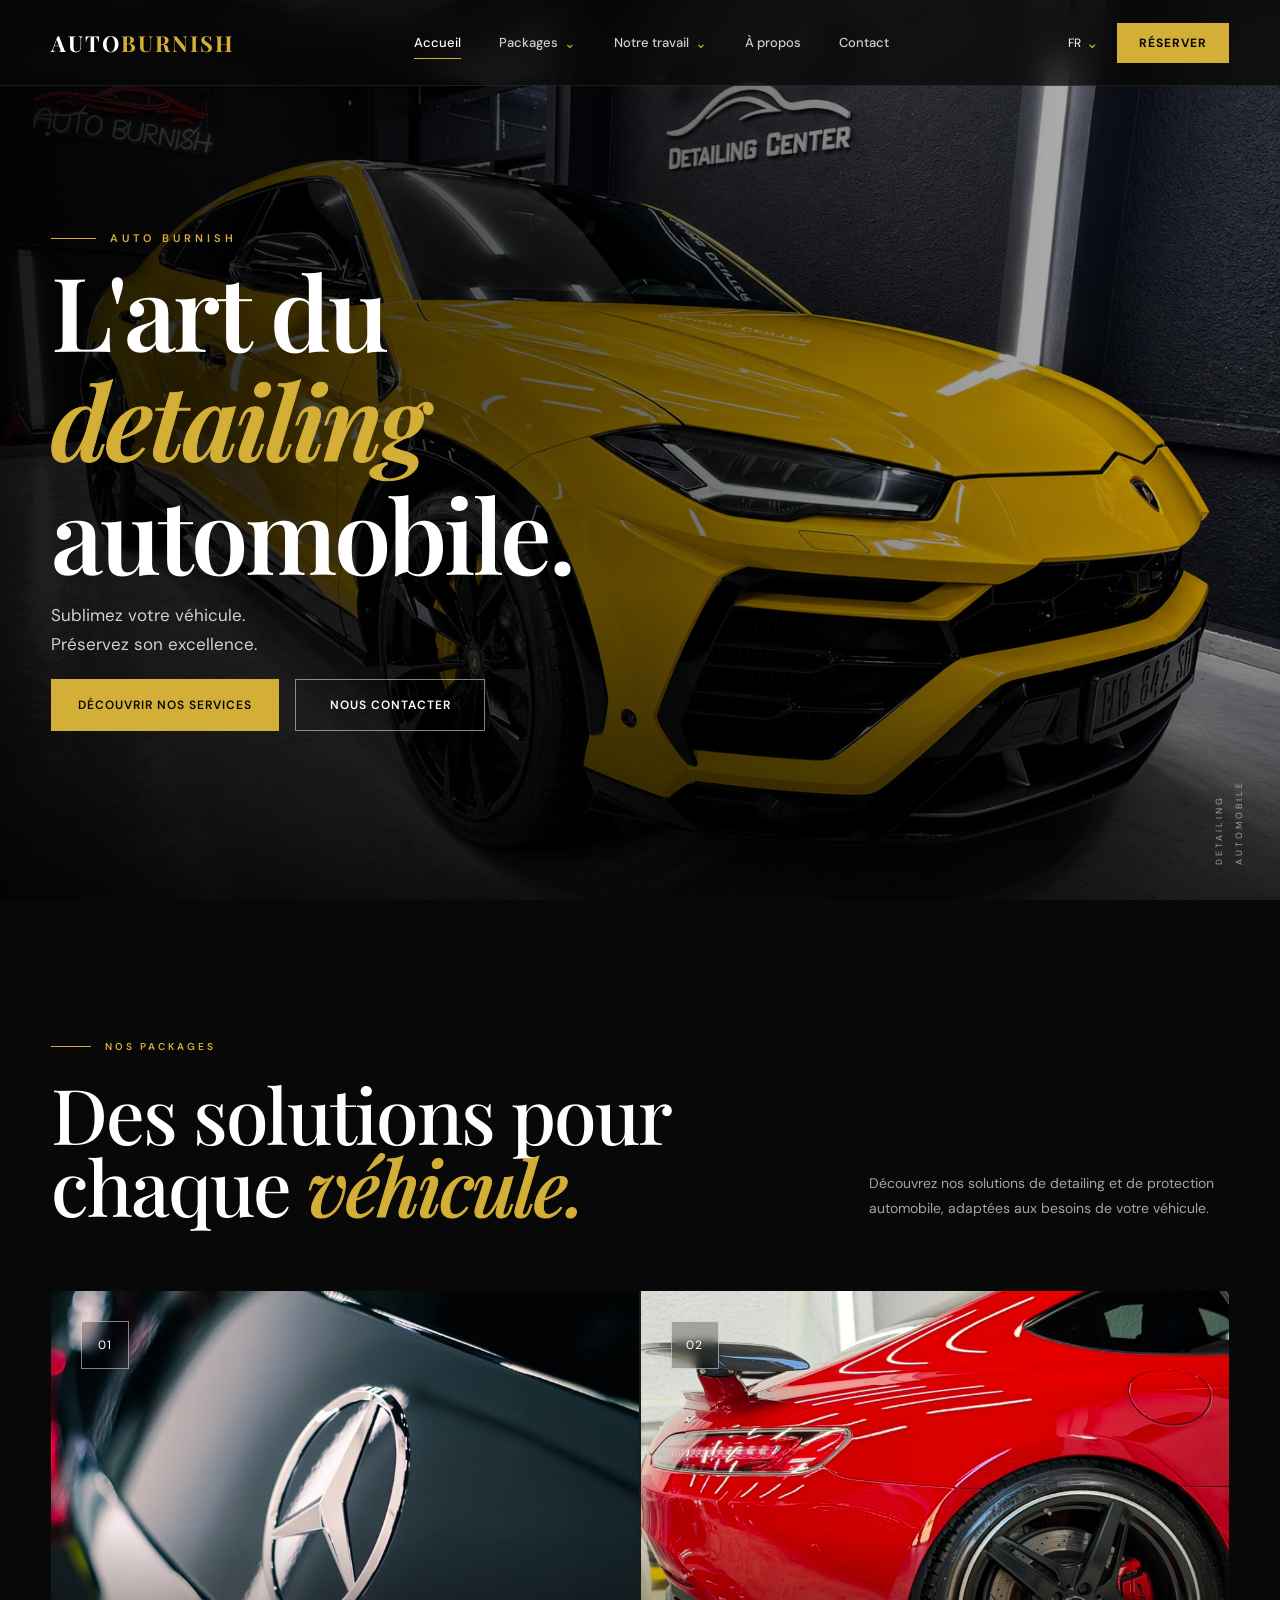
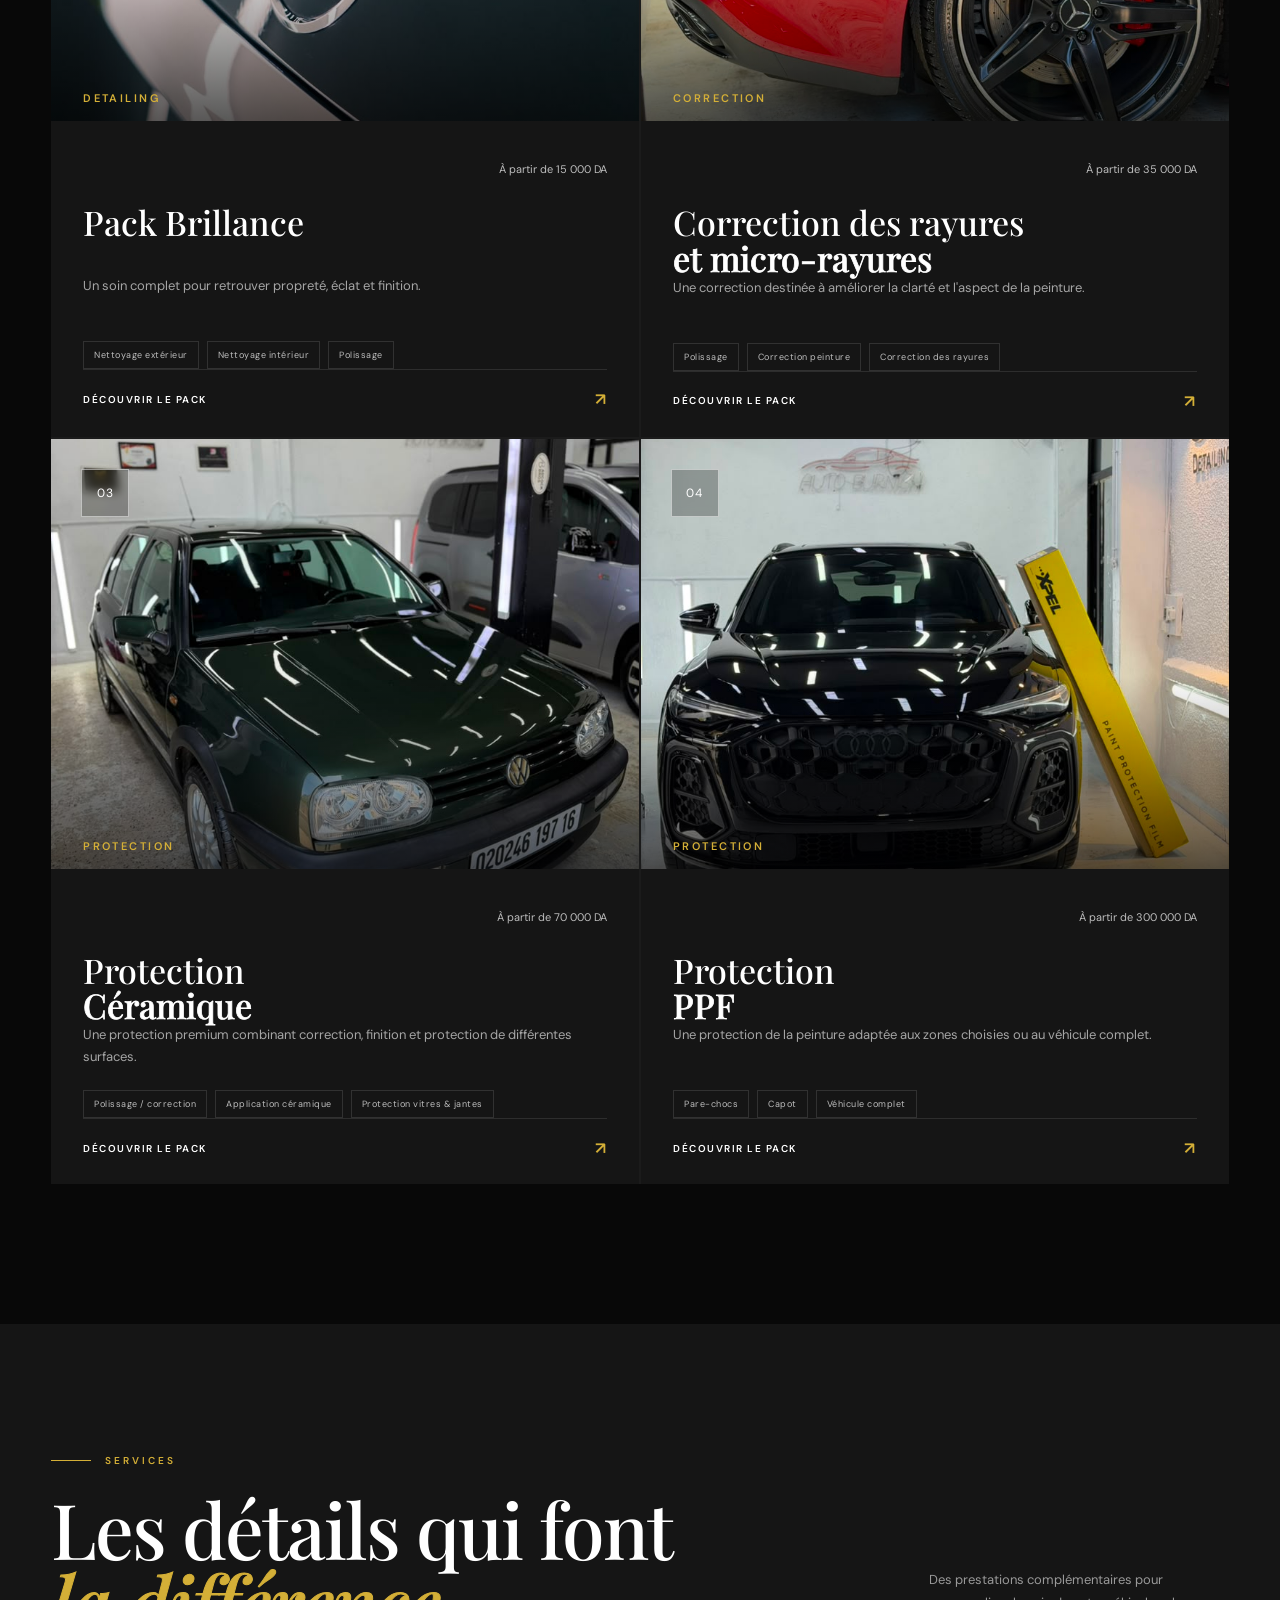
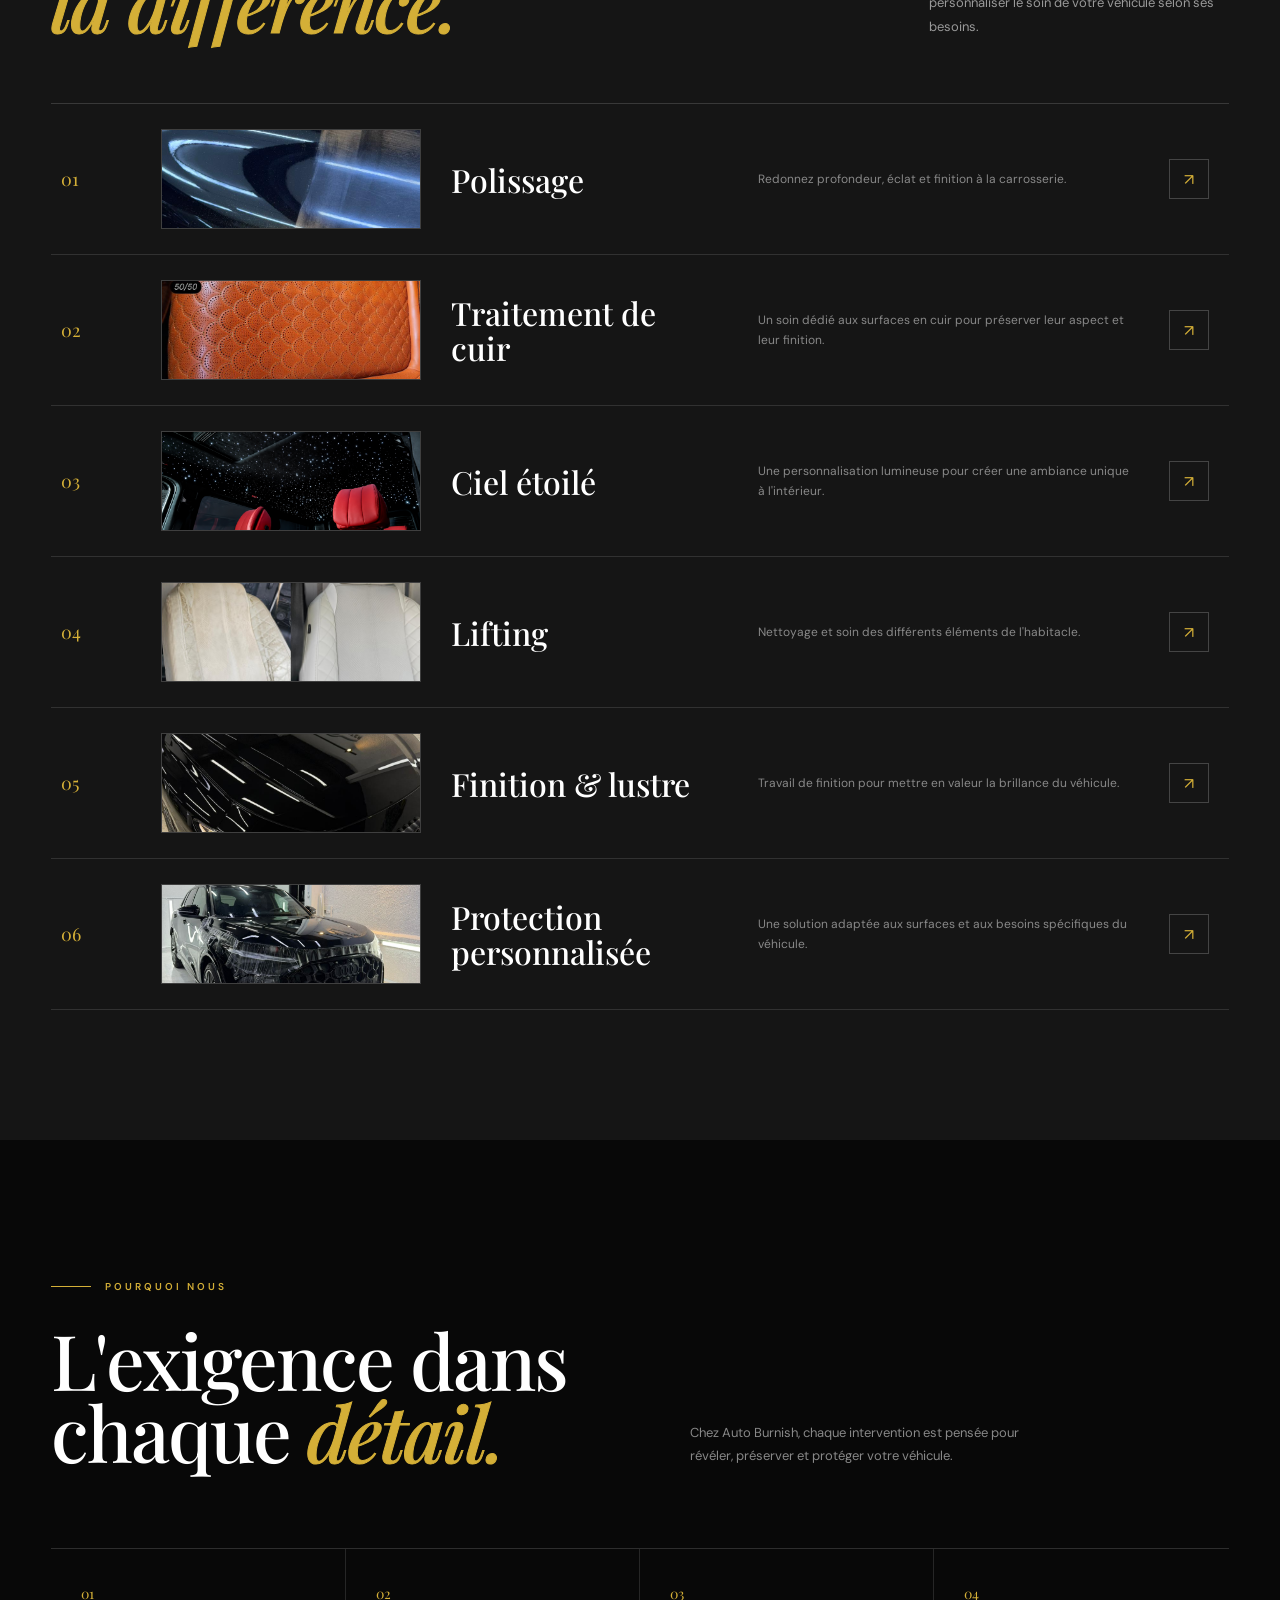
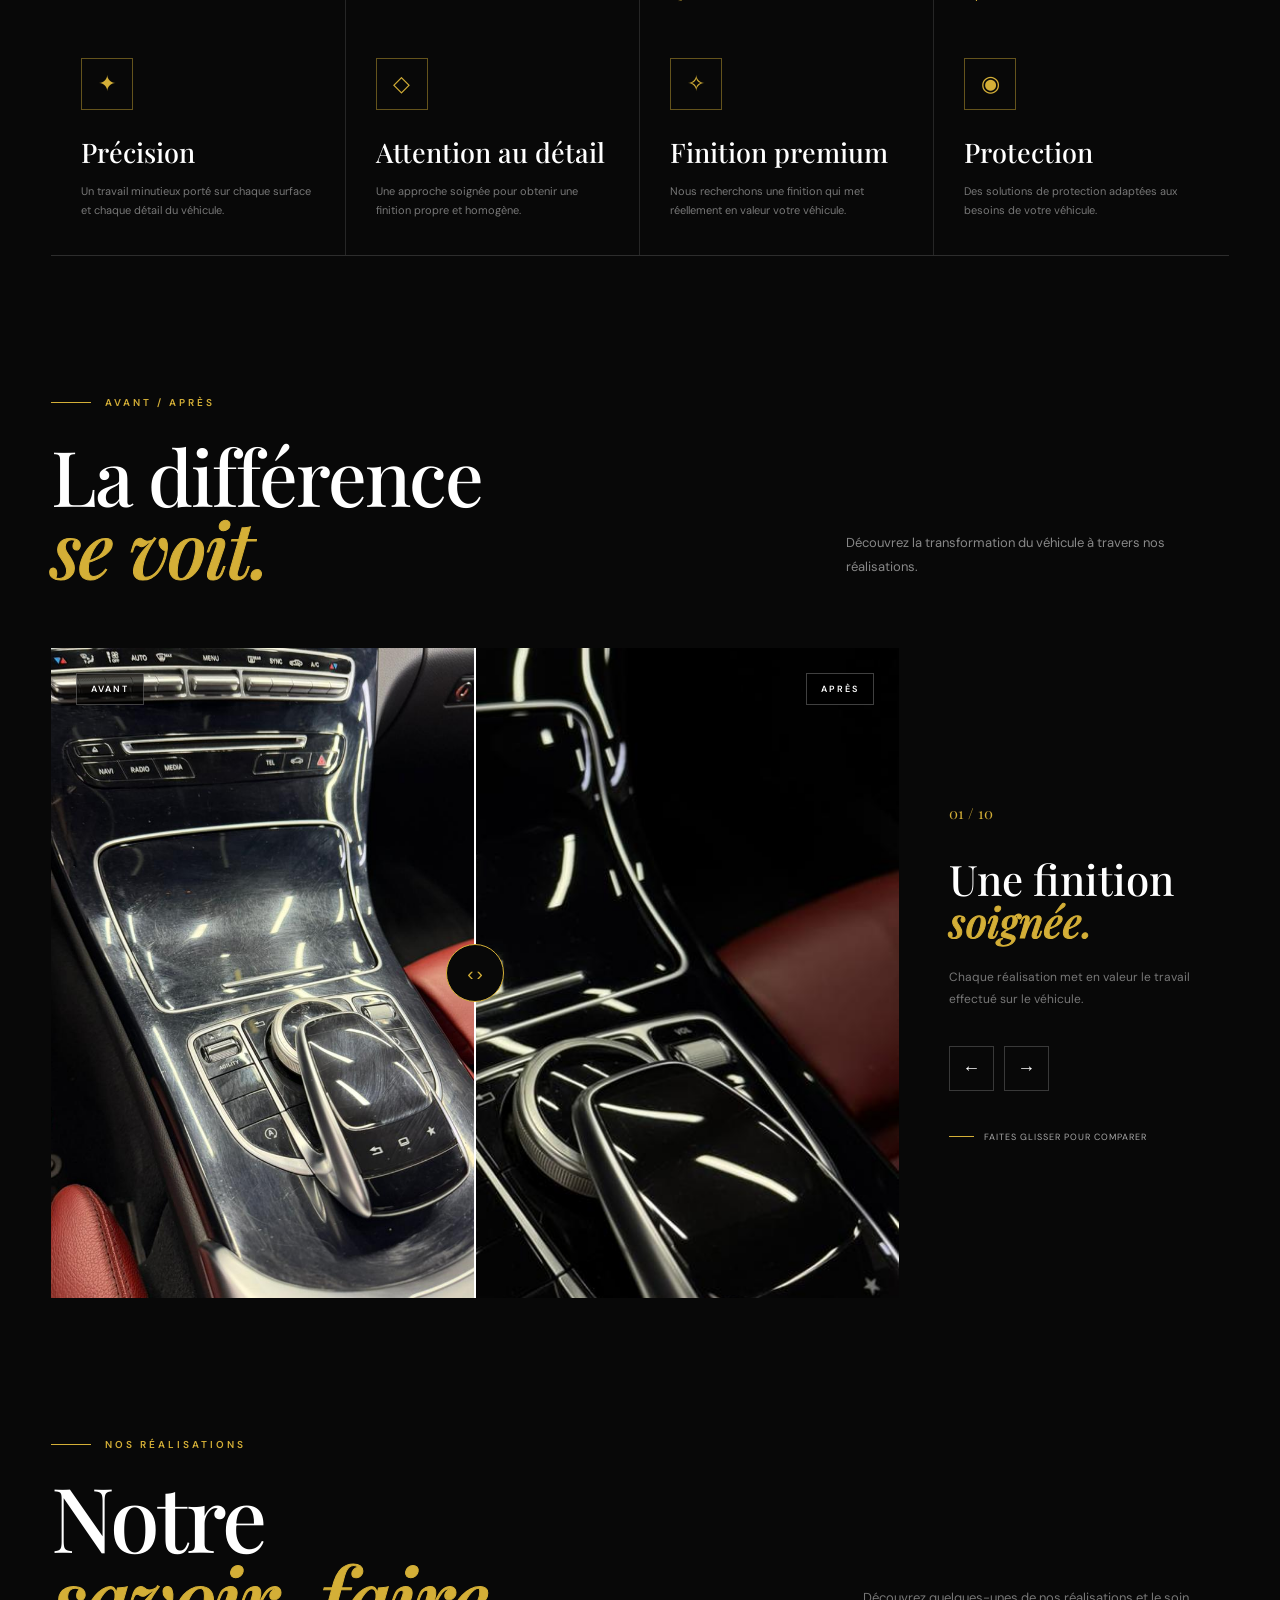
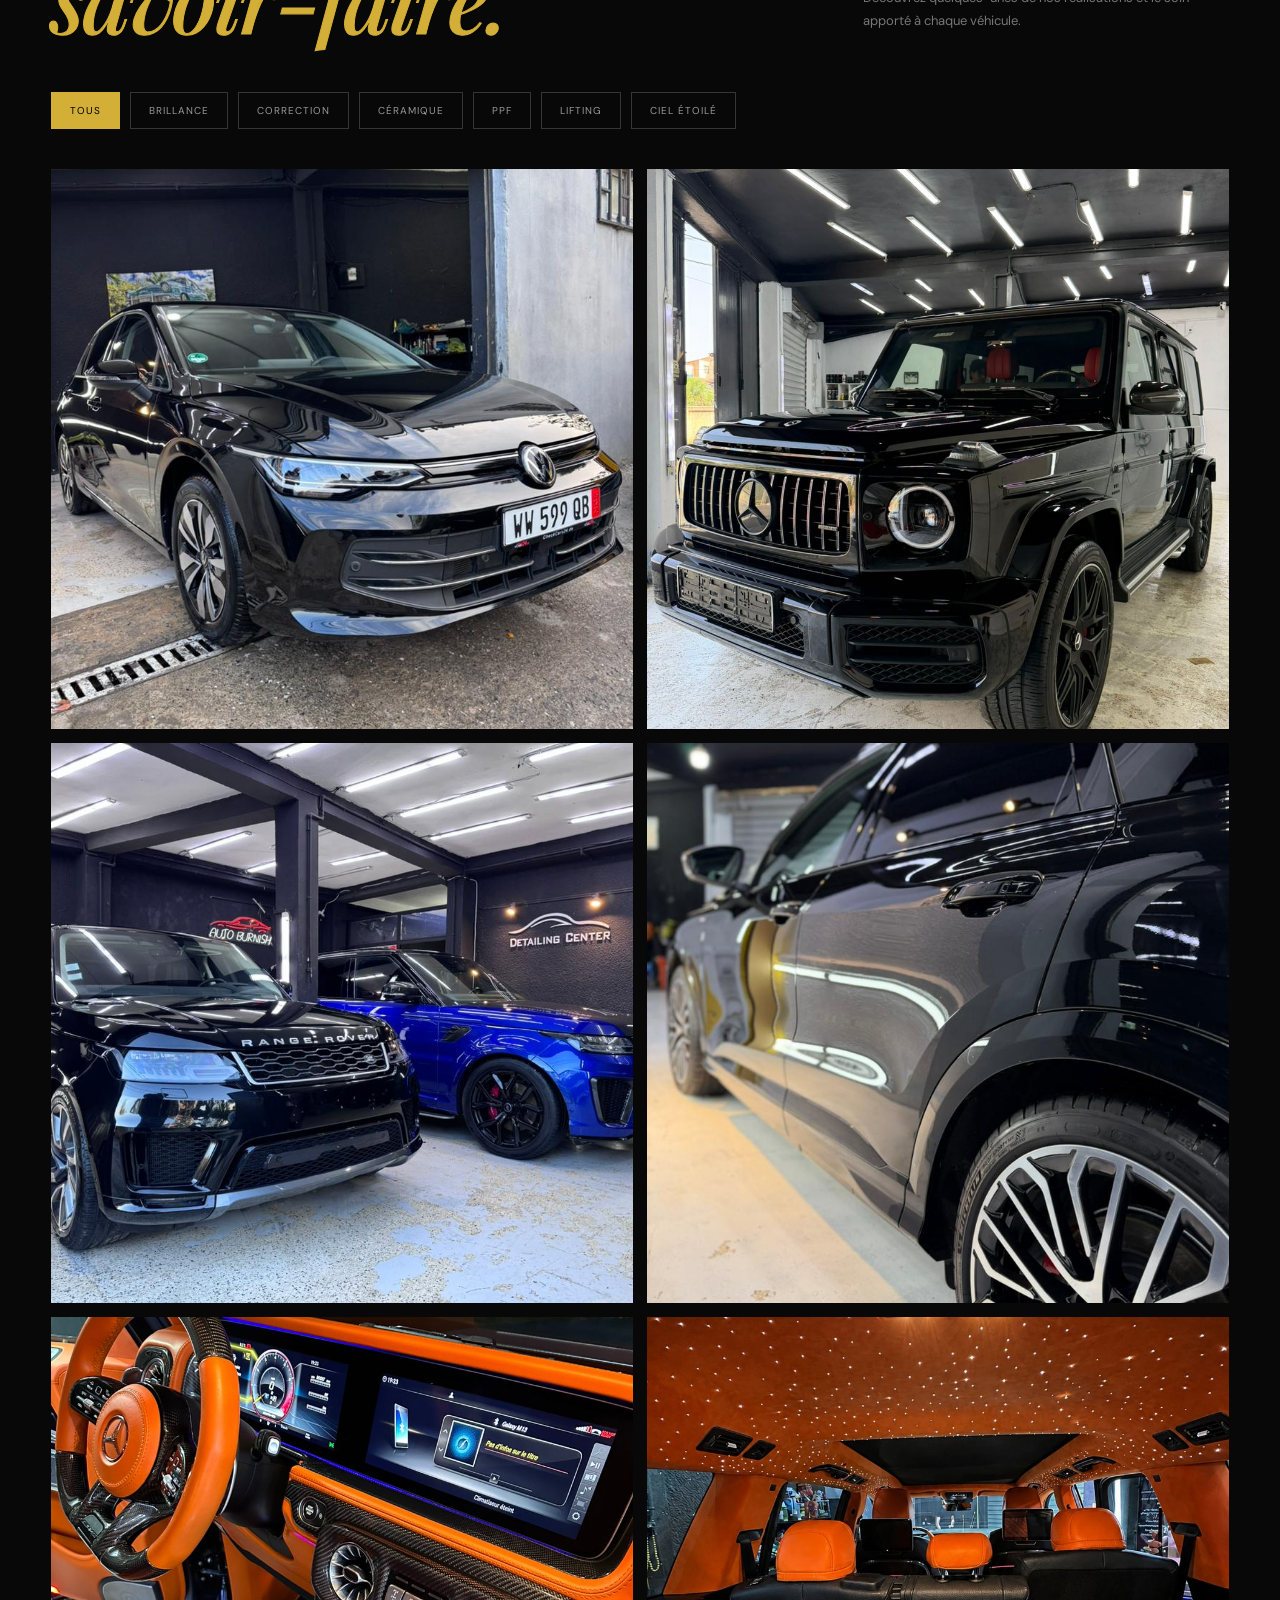
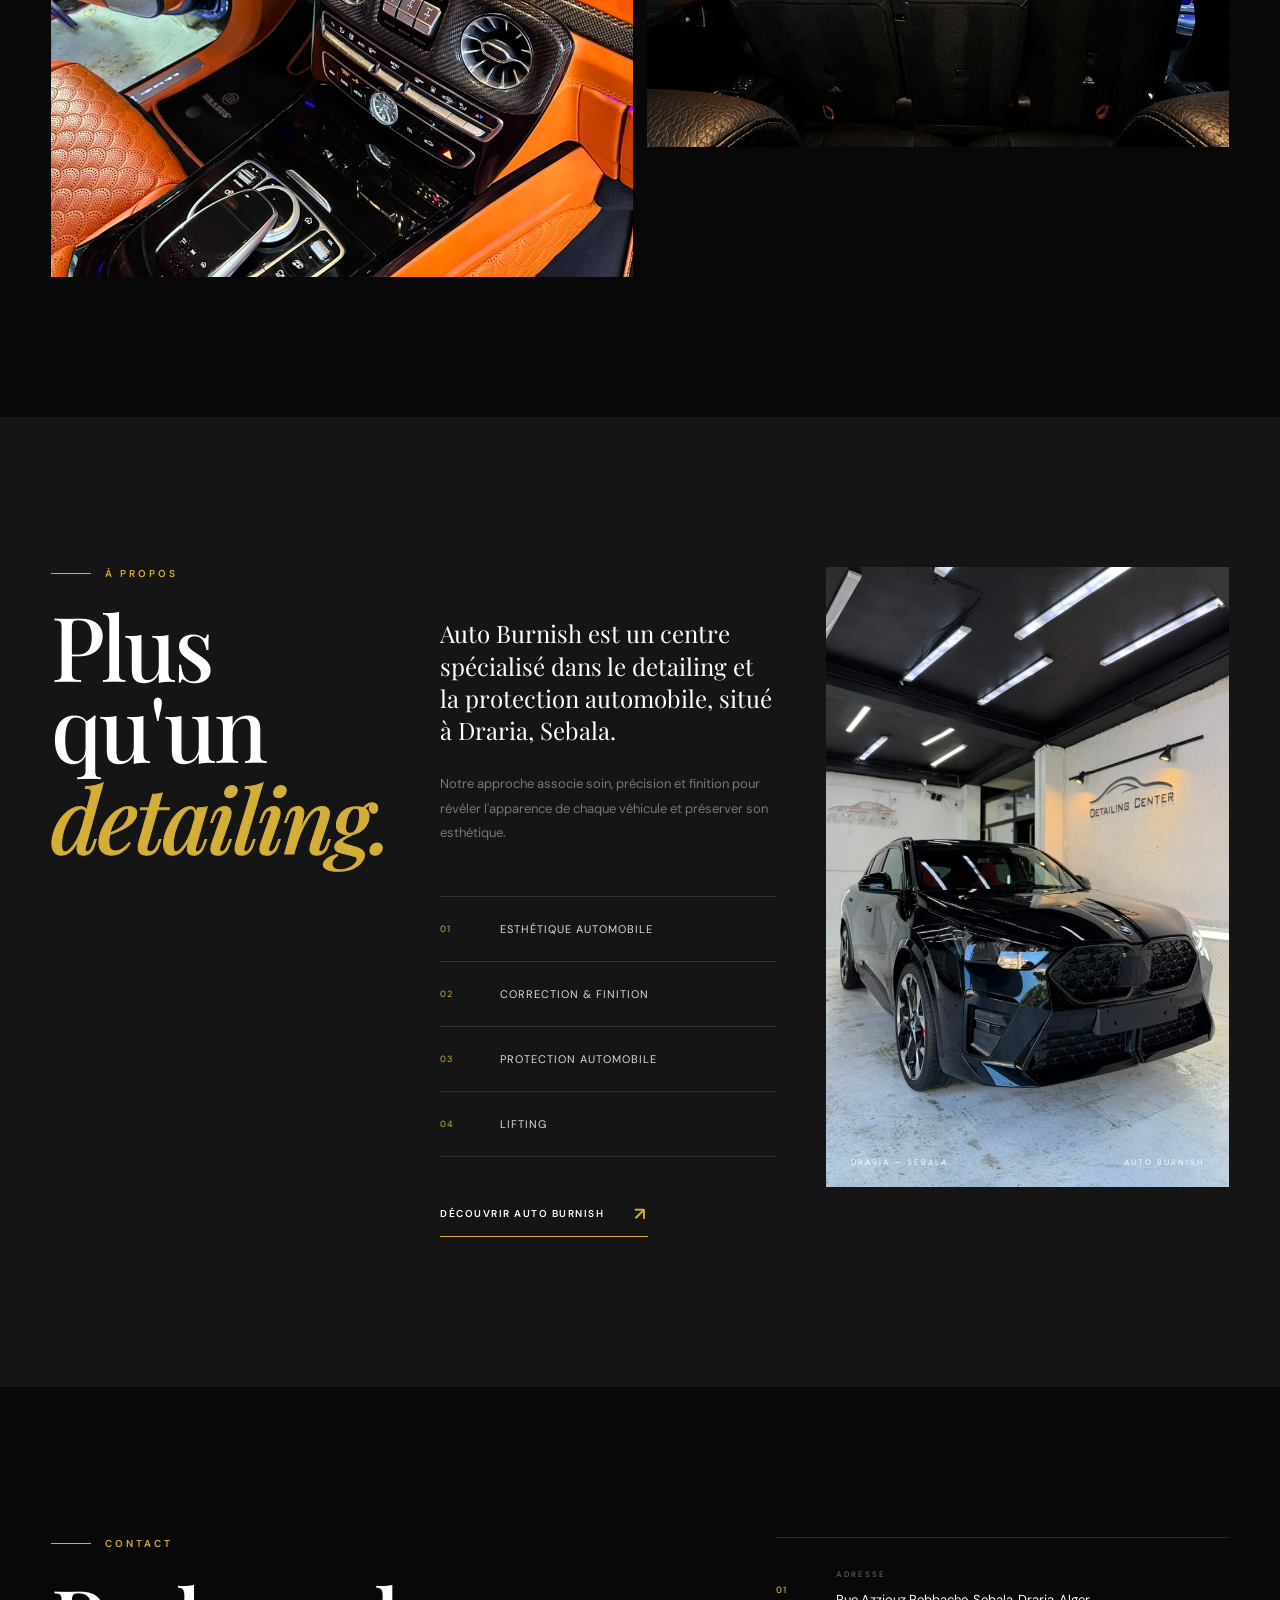
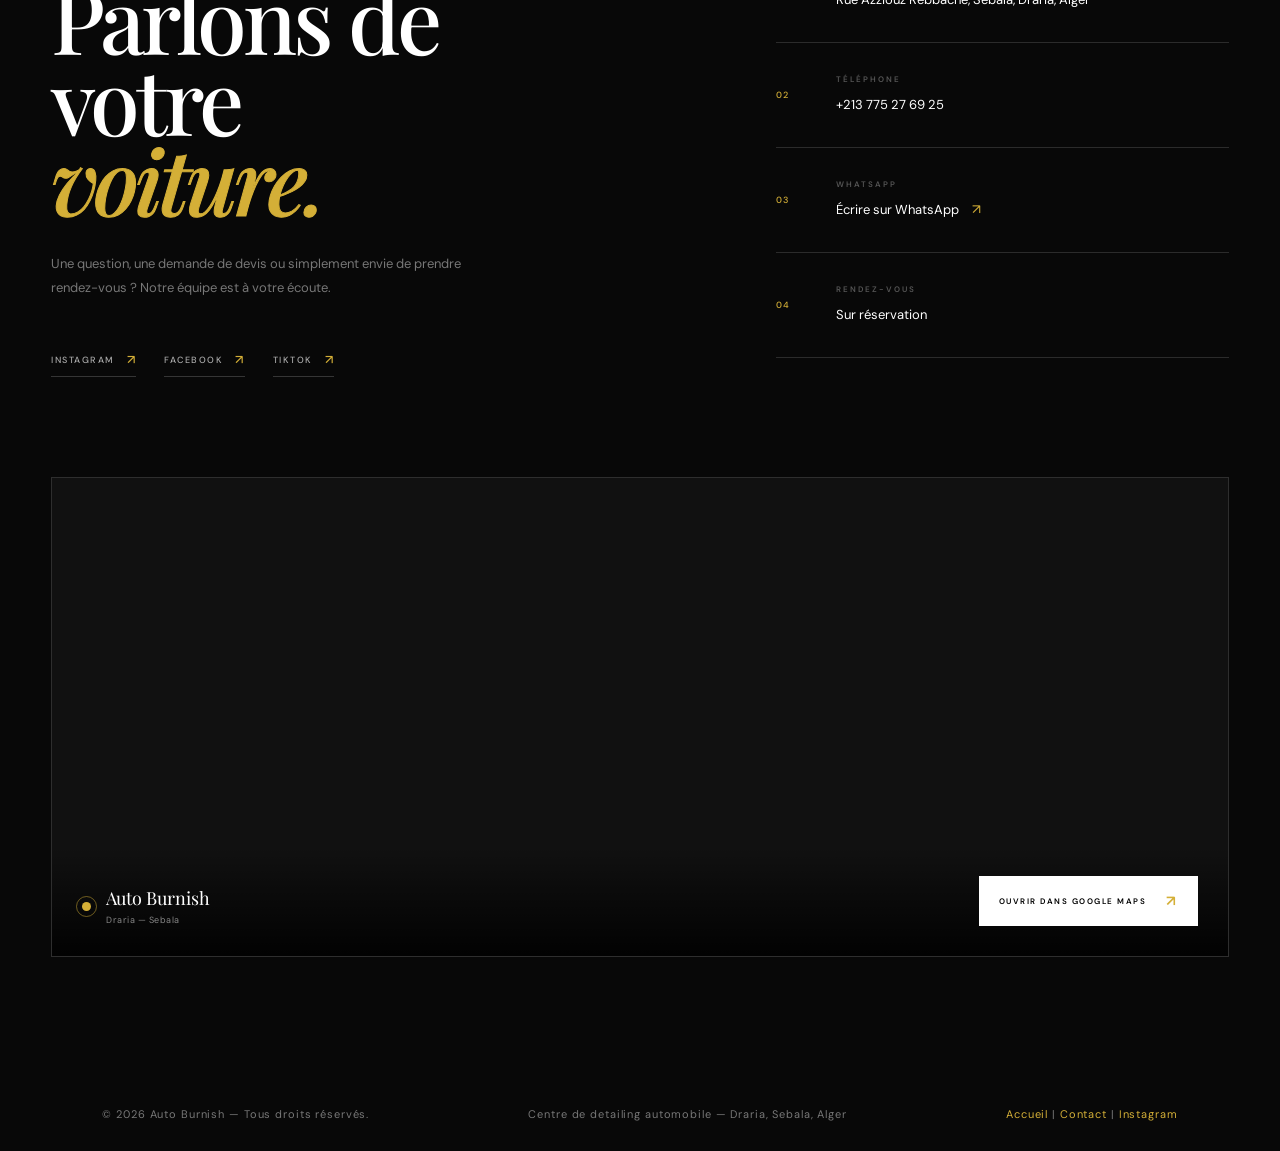
==== commit 83a6861f: "Update website" ====
--- a/index.html
+++ b/index.html
@@ -57,11 +57,11 @@
 
         <div class="nav-dropdown-menu">
 
-            <a href="../pages/packages.html">
+            <a href="pages/packages.html">
                 Packs
             </a>
 
-            <a href="../pages/services.html">
+            <a href="pages/services.html">
                 Services
             </a>
 
@@ -239,9 +239,9 @@
             <div class="section-heading-row">
 
                 <h2>
-                    Des solutions
-                    <br>
-                    <em>pour chaque véhicule.</em>
+                    Des solutions pour 
+                    chaque
+                    <em> véhicule.</em>
                 </h2>
 
                 <p>
@@ -556,9 +556,10 @@
                 </div>
 
                 <h2>
-                    Les détails
+                    Les détails qui font
                     <br>
-                    <em>qui font la différence.</em>
+                    
+                    <em> la différence.</em>
                 </h2>
 
             </div>
@@ -822,9 +823,10 @@
             </div>
 
             <h2>
-                L'exigence
-                <br>
-                <em>dans chaque détail.</em>
+                L'exigence dans chaque
+             
+               
+                <em> détail.</em>
             </h2>
 
             <p>
@@ -2058,7 +2060,8 @@
 
                 <h2>
                     Parlons de
-                    <em>votre voiture.</em>
+                    <br>
+                    votre <em> voiture.</em>
                 </h2>
 
                 <p>
--- a/css/style.css
+++ b/css/style.css
@@ -666,6 +666,8 @@
 
     max-width: 500px;
 
+    transform: translateY(-12px);
+
 }
 
 
@@ -682,6 +684,8 @@
     gap: 16px;
 
     margin-top: 38px;
+
+    transform: translateY(-30px);
 
 }
 
@@ -955,7 +959,7 @@
 
     -webkit-text-stroke: 1px var(--gold);
 
-    font-style: normal;
+    font-style: italic;
     
 
 }
@@ -1164,7 +1168,7 @@
 
 .package-content h3 span {
 
-    color: transparent;
+    color: var(--white);
 
     -webkit-text-stroke: 0.8px var(--white);
 
@@ -1329,7 +1333,7 @@
 
     -webkit-text-stroke: 1px var(--gold);
 
-    font-style: normal;
+    font-style: italic;
 }
 
 
@@ -1576,7 +1580,7 @@
 
     -webkit-text-stroke: 1px var(--gold);
 
-    font-style: normal;
+    font-style: italic;
 }
 
 
@@ -1802,7 +1806,7 @@
 
     -webkit-text-stroke: 1px var(--gold);
 
-    font-style: normal;
+    font-style: italic;
 }
 
 
@@ -2195,7 +2199,7 @@
 
     -webkit-text-stroke: 1px var(--gold);
 
-    font-style: normal;
+    font-style: italic;
 
 }
 
@@ -2302,7 +2306,7 @@
 
     -webkit-text-stroke: 1px var(--gold);
 
-    font-style: normal;
+    font-style: italic;
 
 }
 
@@ -2580,7 +2584,7 @@
 
     -webkit-text-stroke: 1px var(--gold);
 
-    font-style: normal;
+    font-style: italic;
 
     display: inline-block;
     transform: translateY(10px);
@@ -2872,7 +2876,7 @@
 
     -webkit-text-stroke: 1px var(--gold);
 
-    font-style: normal;
+    font-style: italic;
 
 }
 
@@ -4273,6 +4277,28 @@
     position: relative;
     z-index: 2;
     max-width: 900px;
+
+    animation: inner-page-hero-content 1.2s ease forwards;
+}
+
+@keyframes inner-page-hero-content {
+
+    from {
+
+        opacity: 0;
+
+        transform: translateY(30px);
+
+    }
+
+    to {
+
+        opacity: 1;
+
+        transform: translateY(0);
+
+    }
+
 }
 
 
@@ -4295,7 +4321,7 @@
     letter-spacing: 0.22em;
     text-transform: uppercase;
 
-    transform: translateY(-80px);
+    transform: translateY(-60px);
 }
 
 
@@ -6196,7 +6222,9 @@
 
     border: 1px solid rgba(255, 255, 255, .25);
 
-    color: var(--white);
+    color: var(--dark-gray);
+
+    background: var(--white);
 
     font-family: "DM Sans", sans-serif;
 
@@ -6214,6 +6242,7 @@
         border-color .3s ease,
         color .3s ease;
 }
+
 
 .booking-page .map-button:hover {
     border-color: var(--gold);
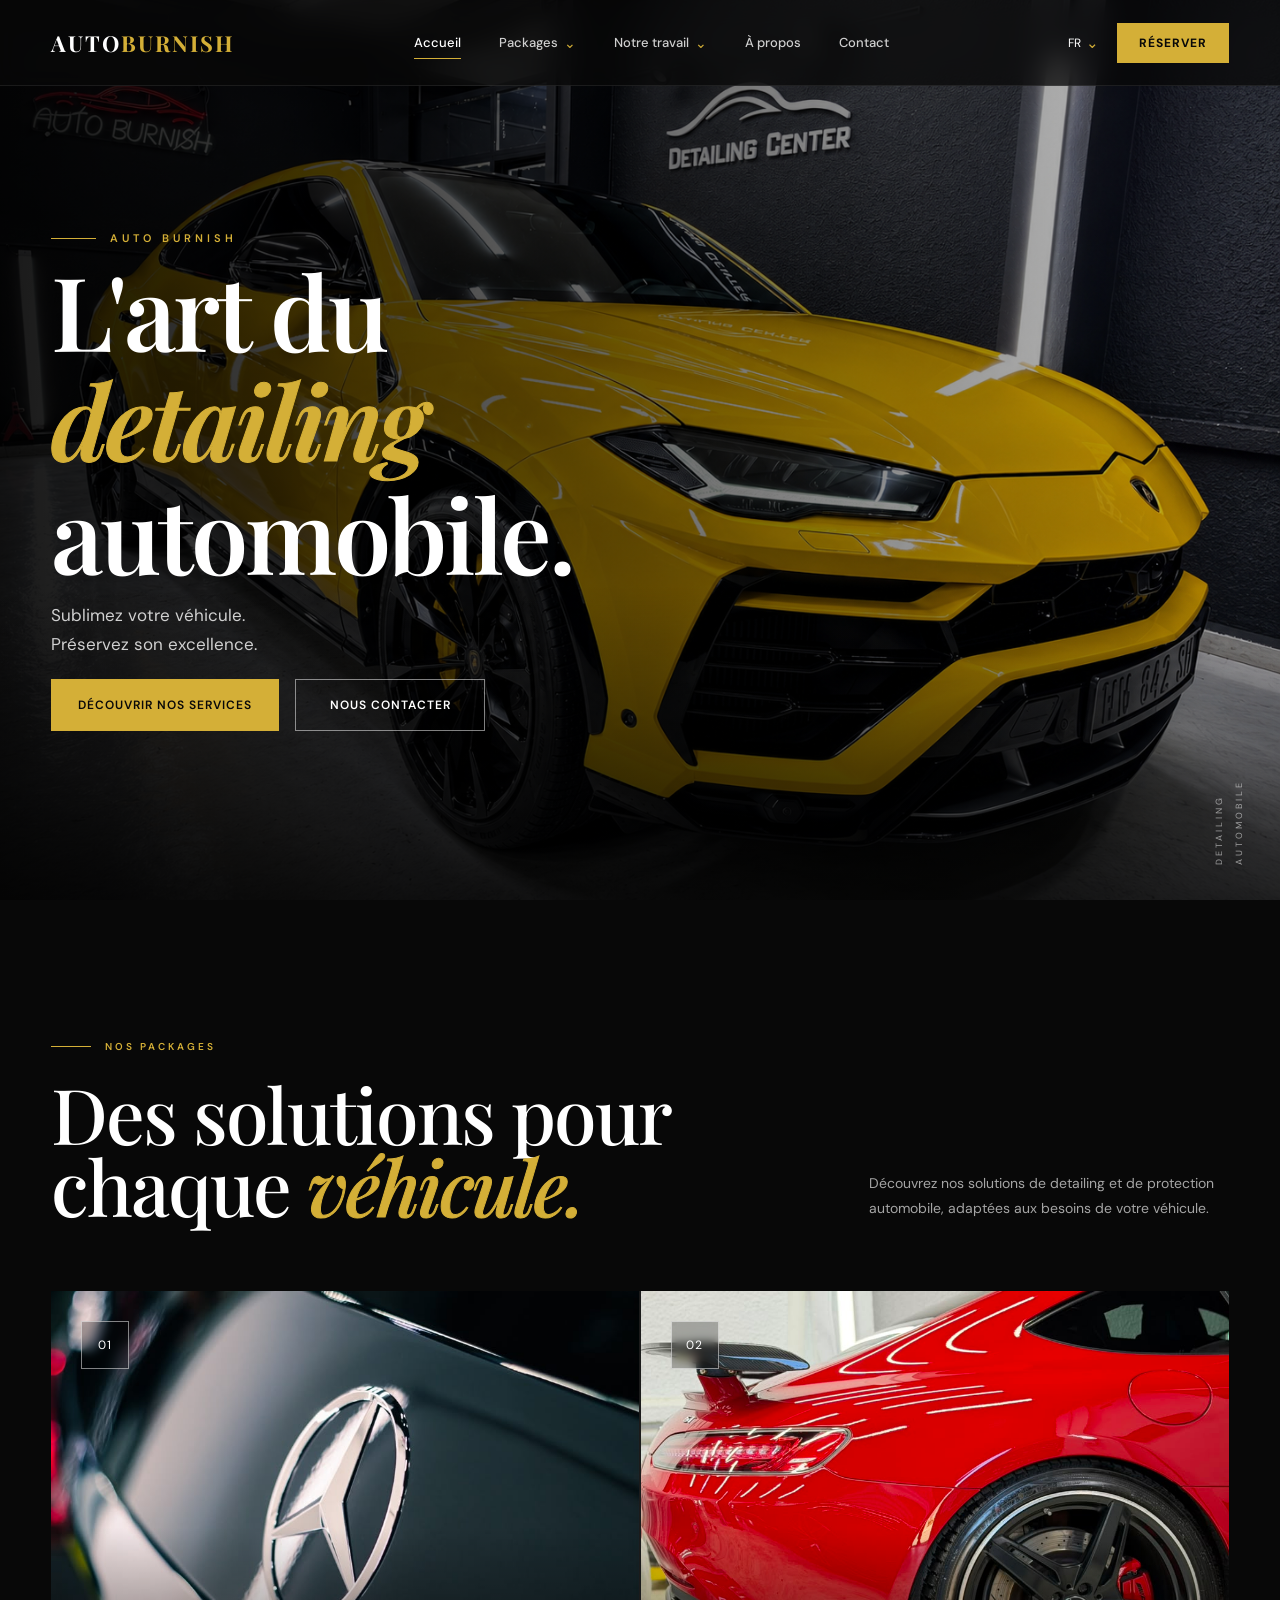
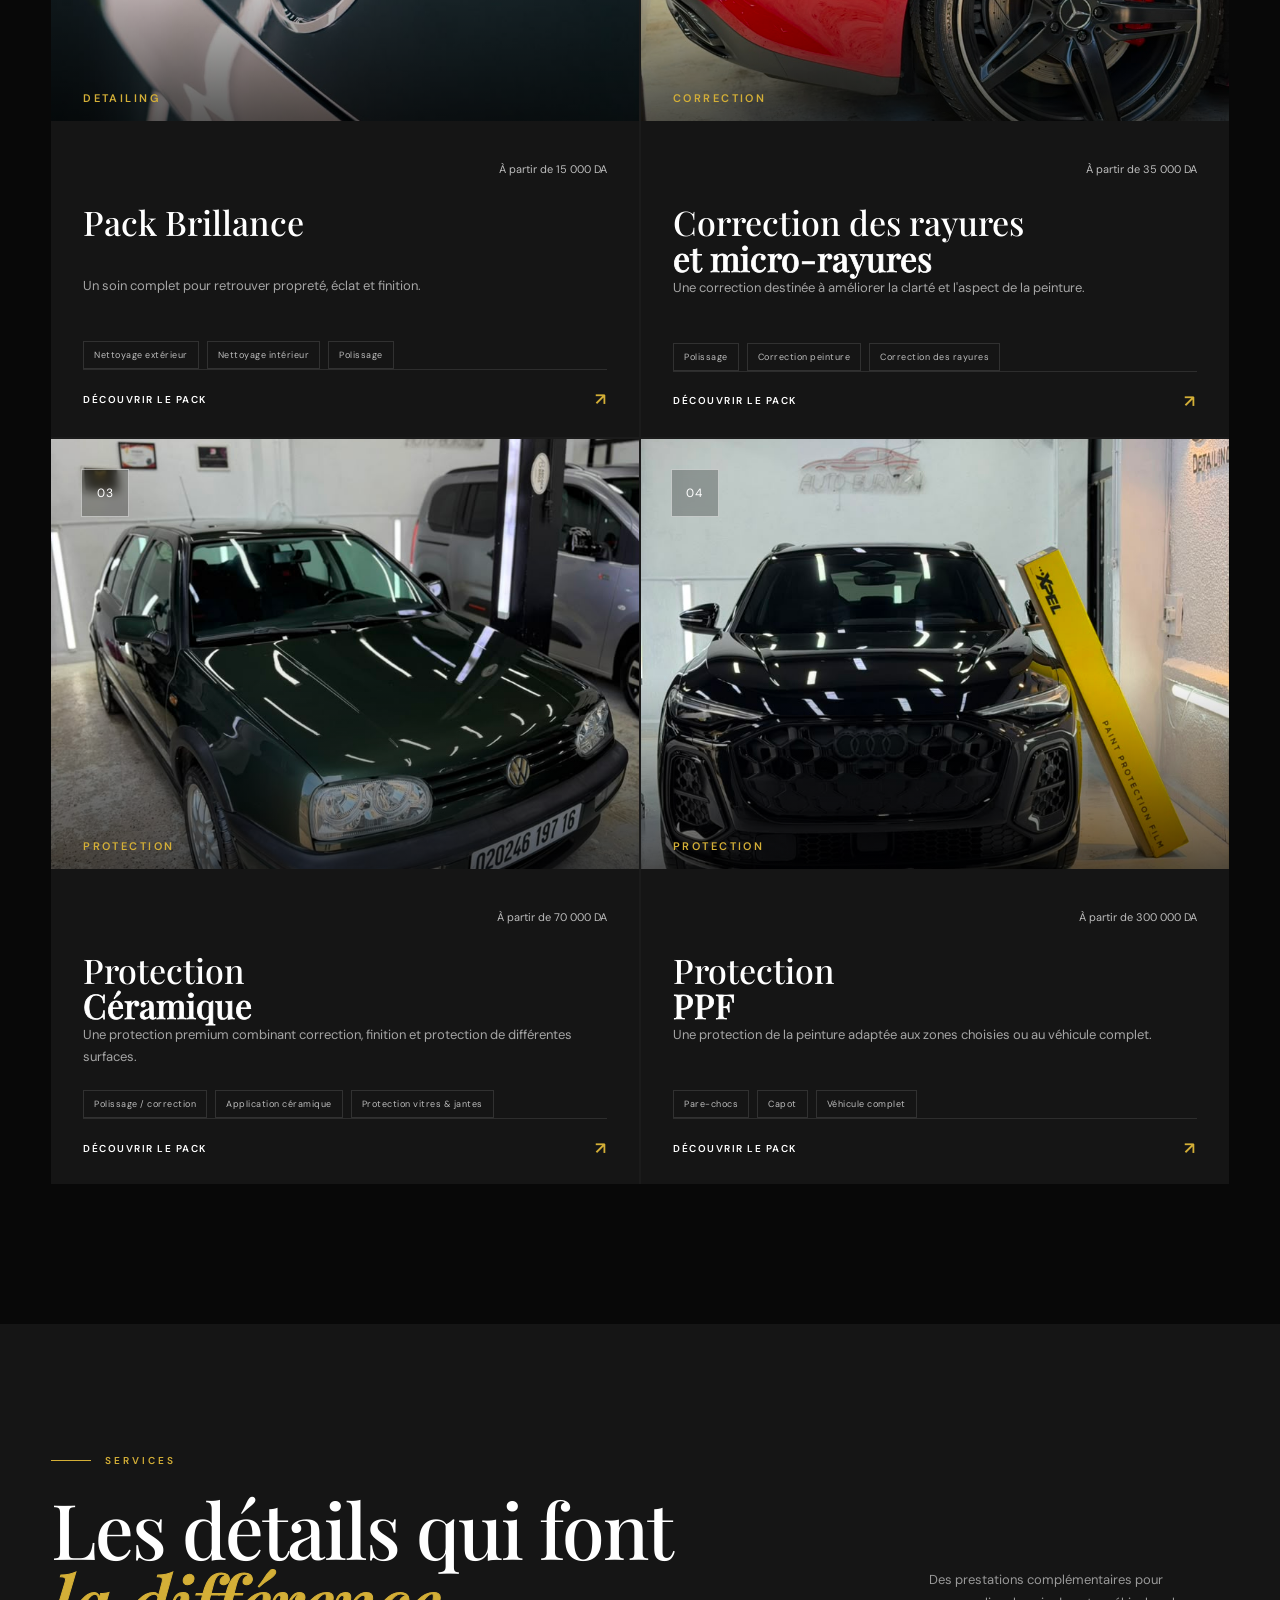
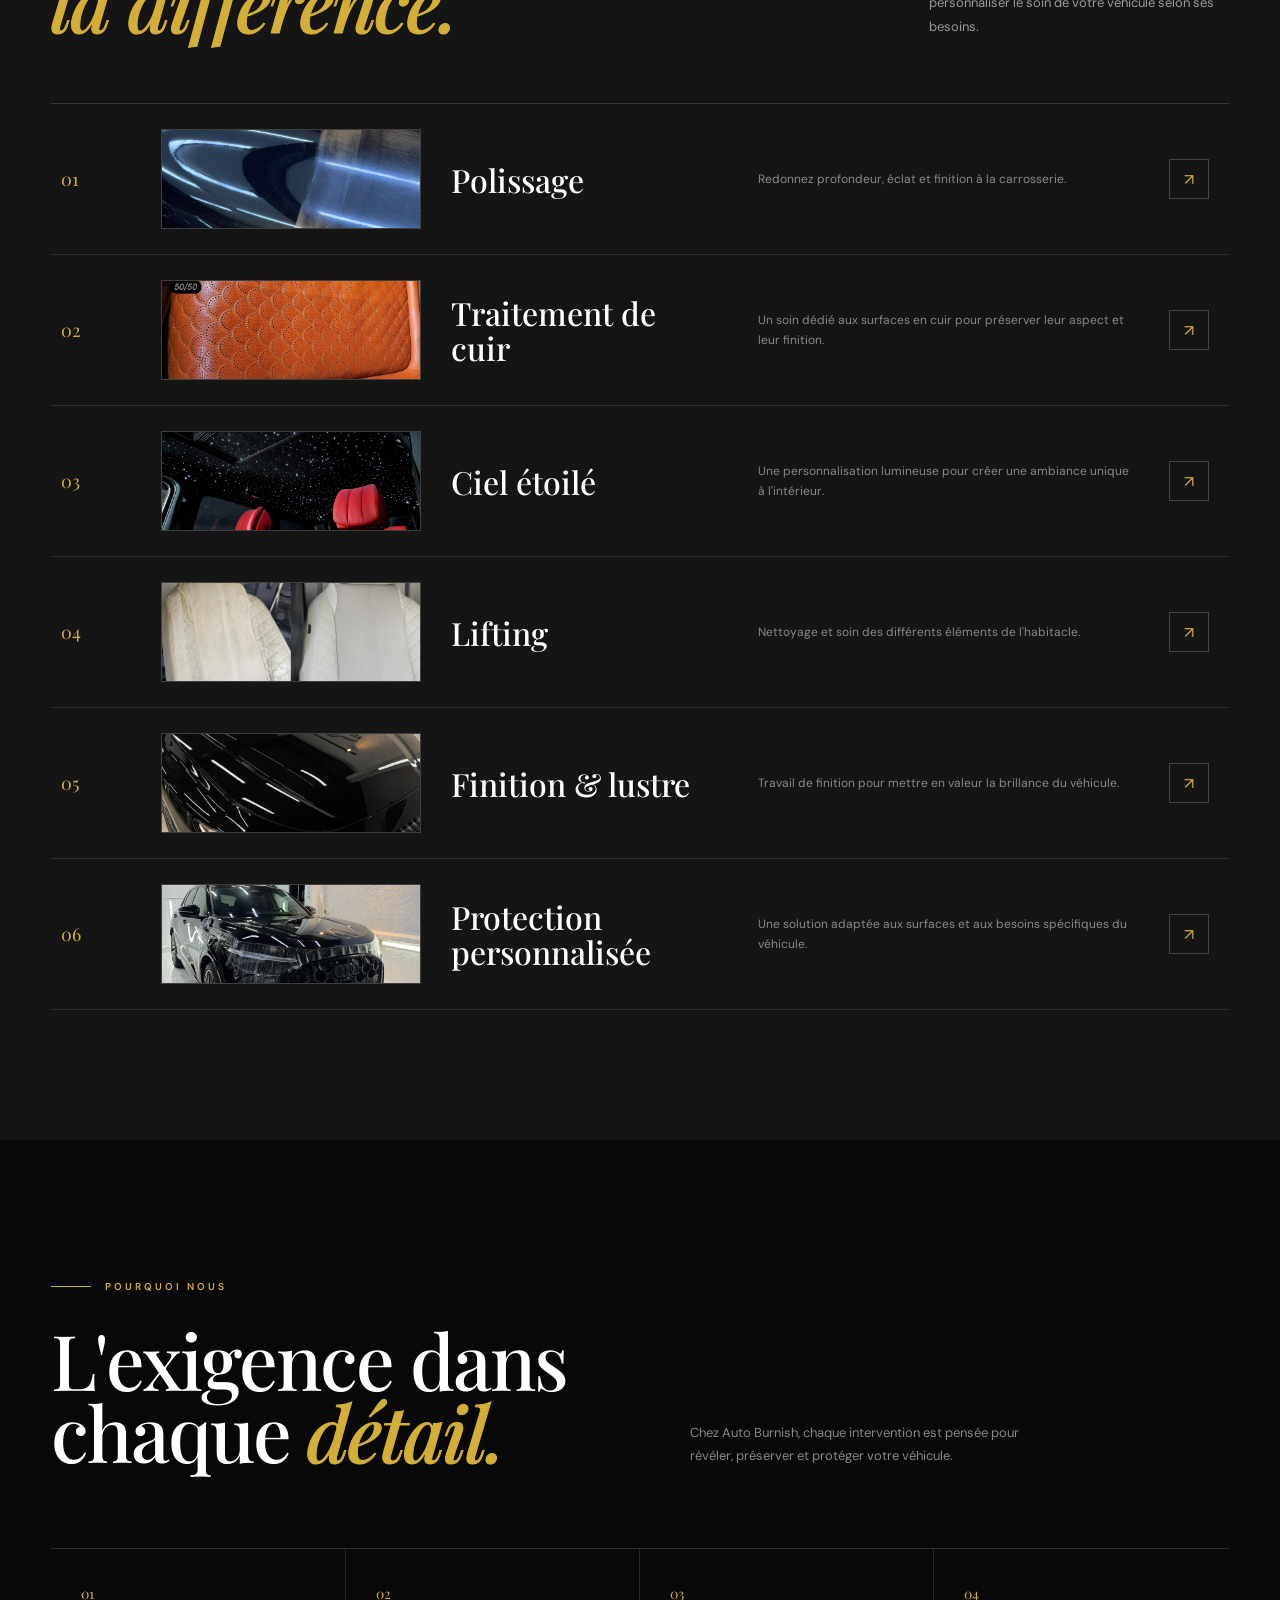
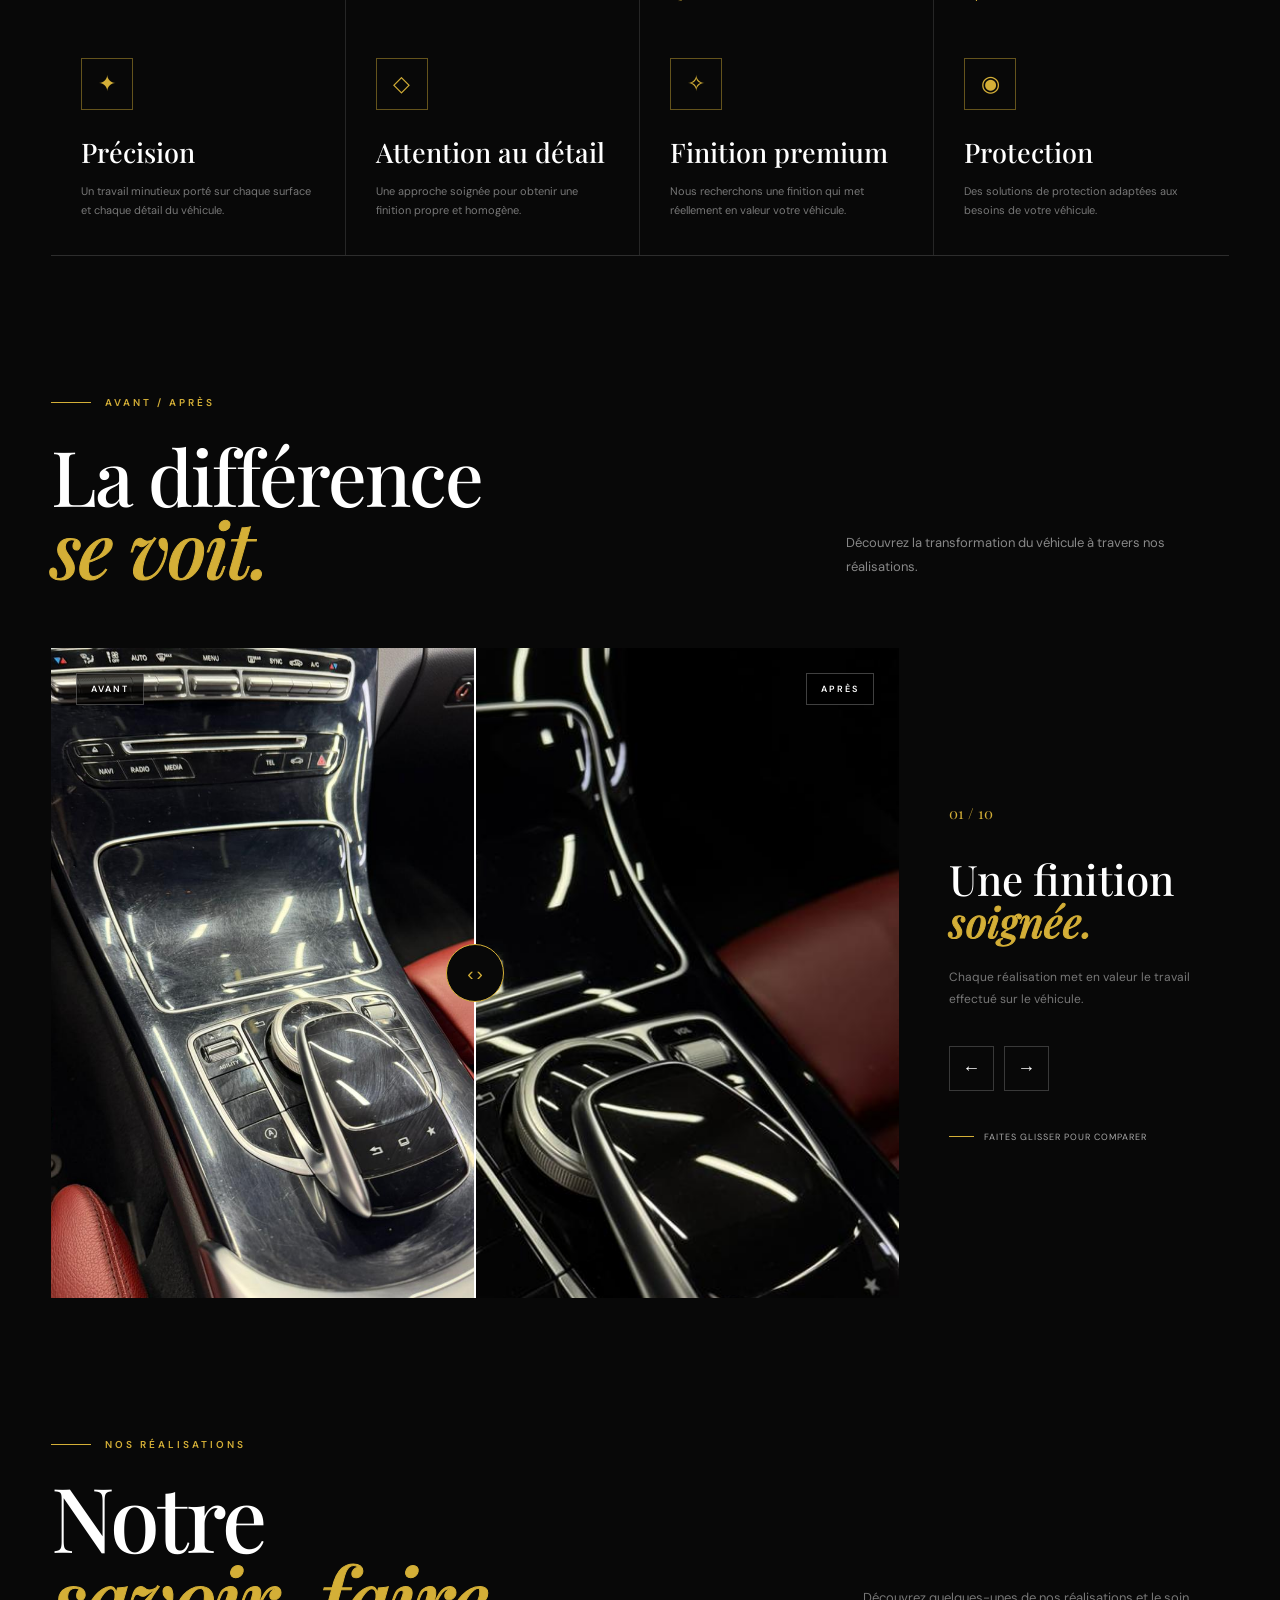
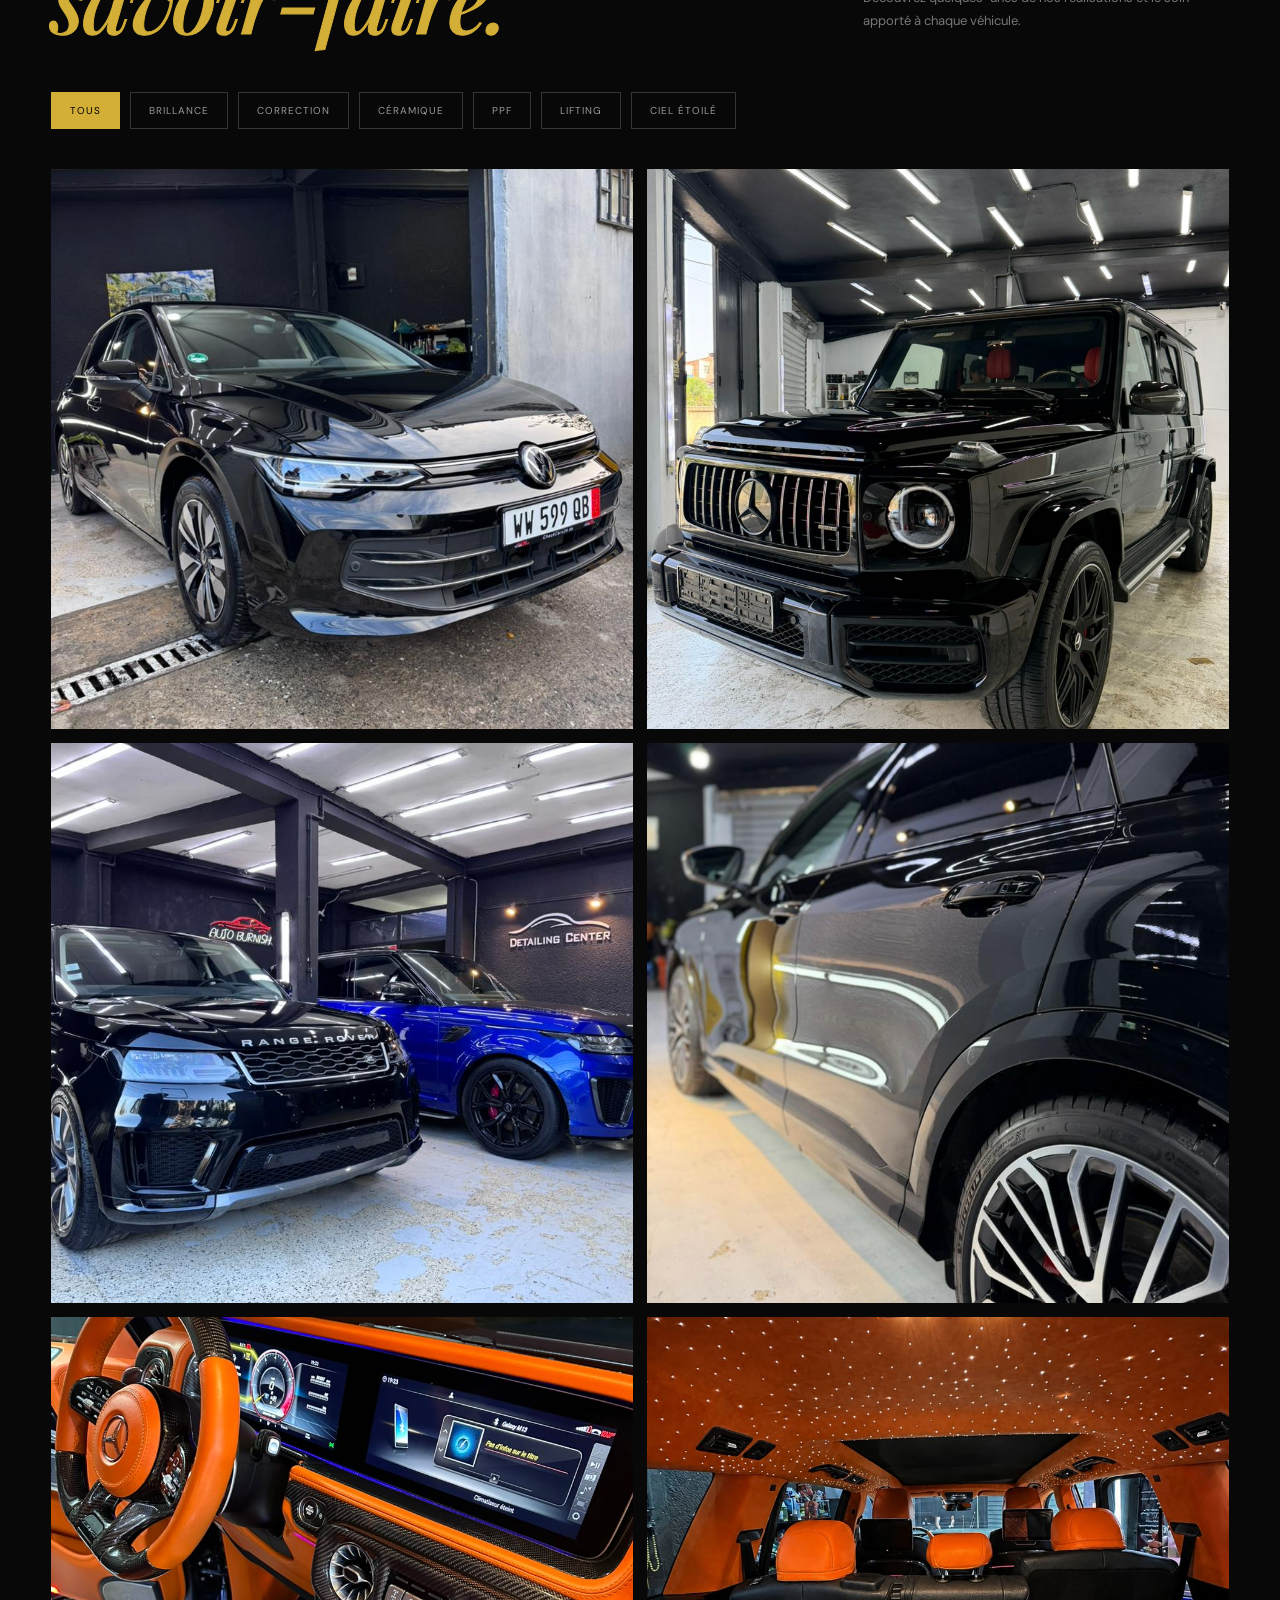
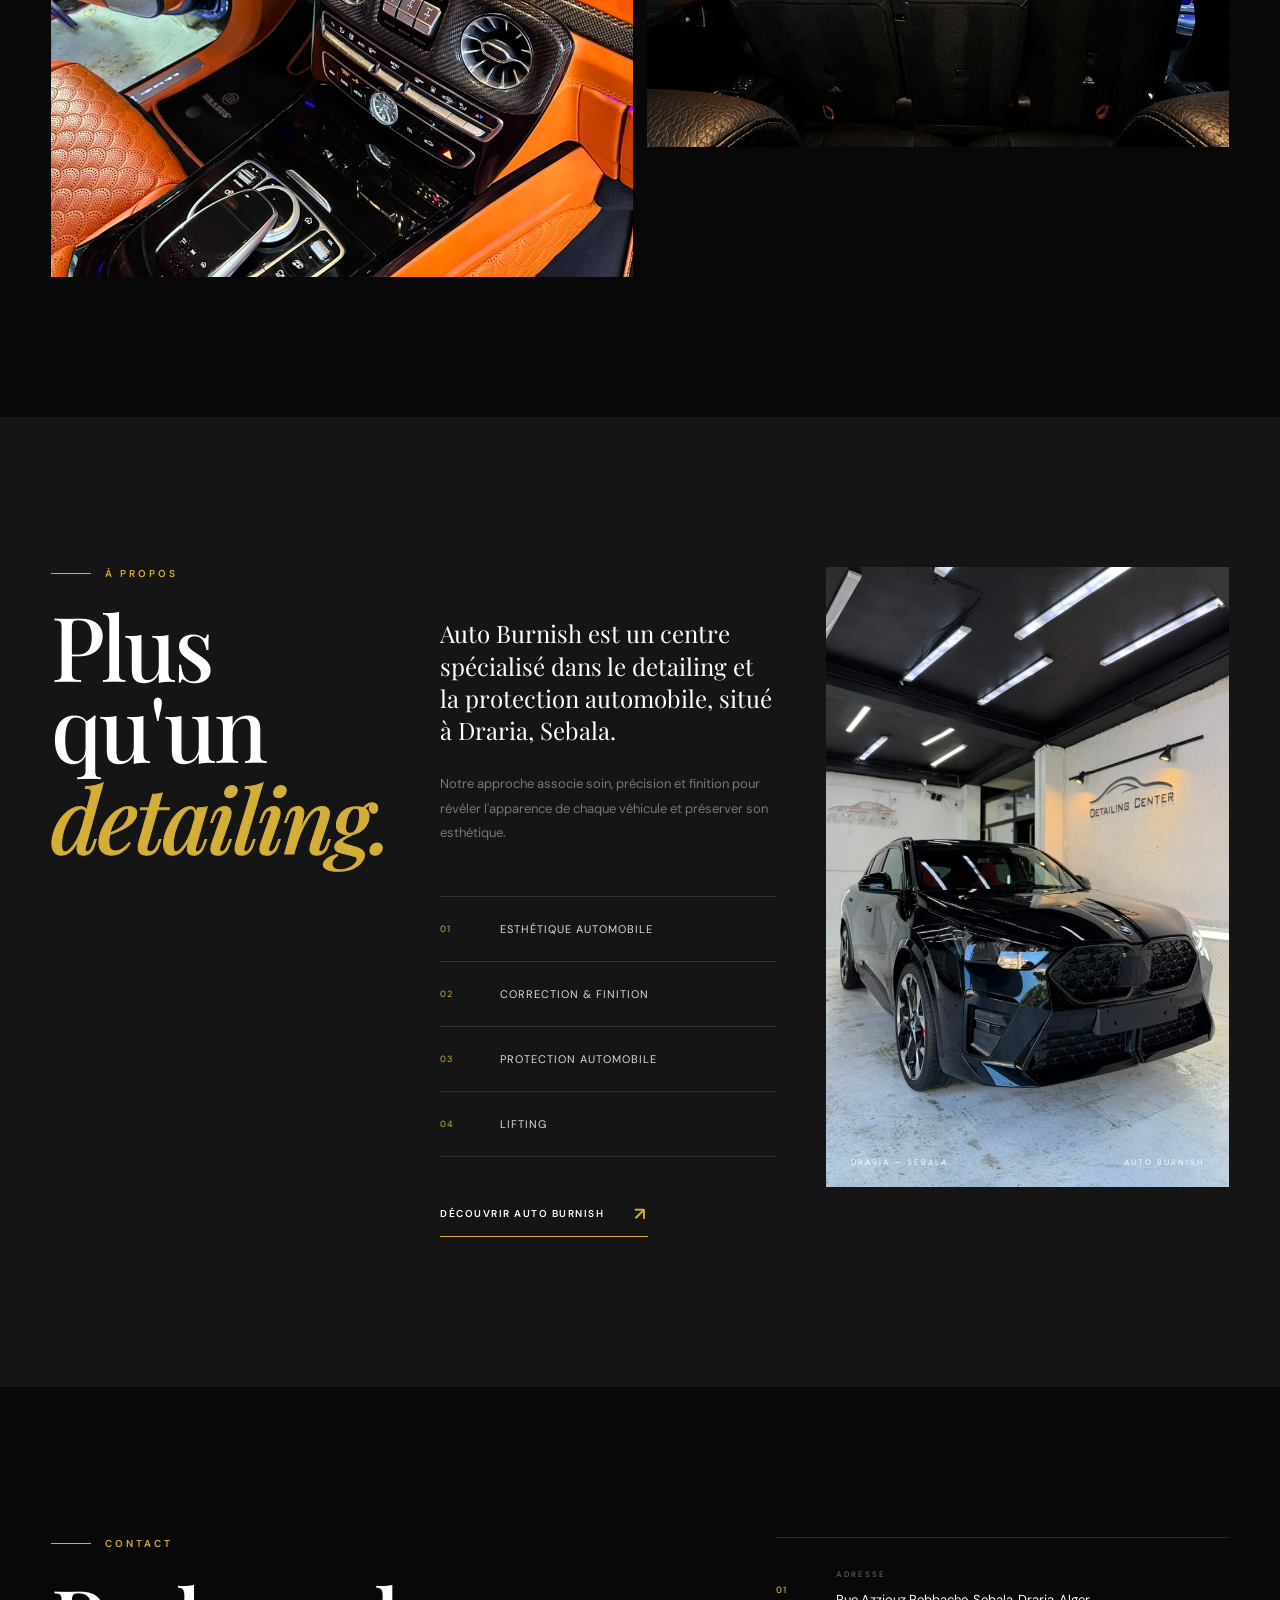
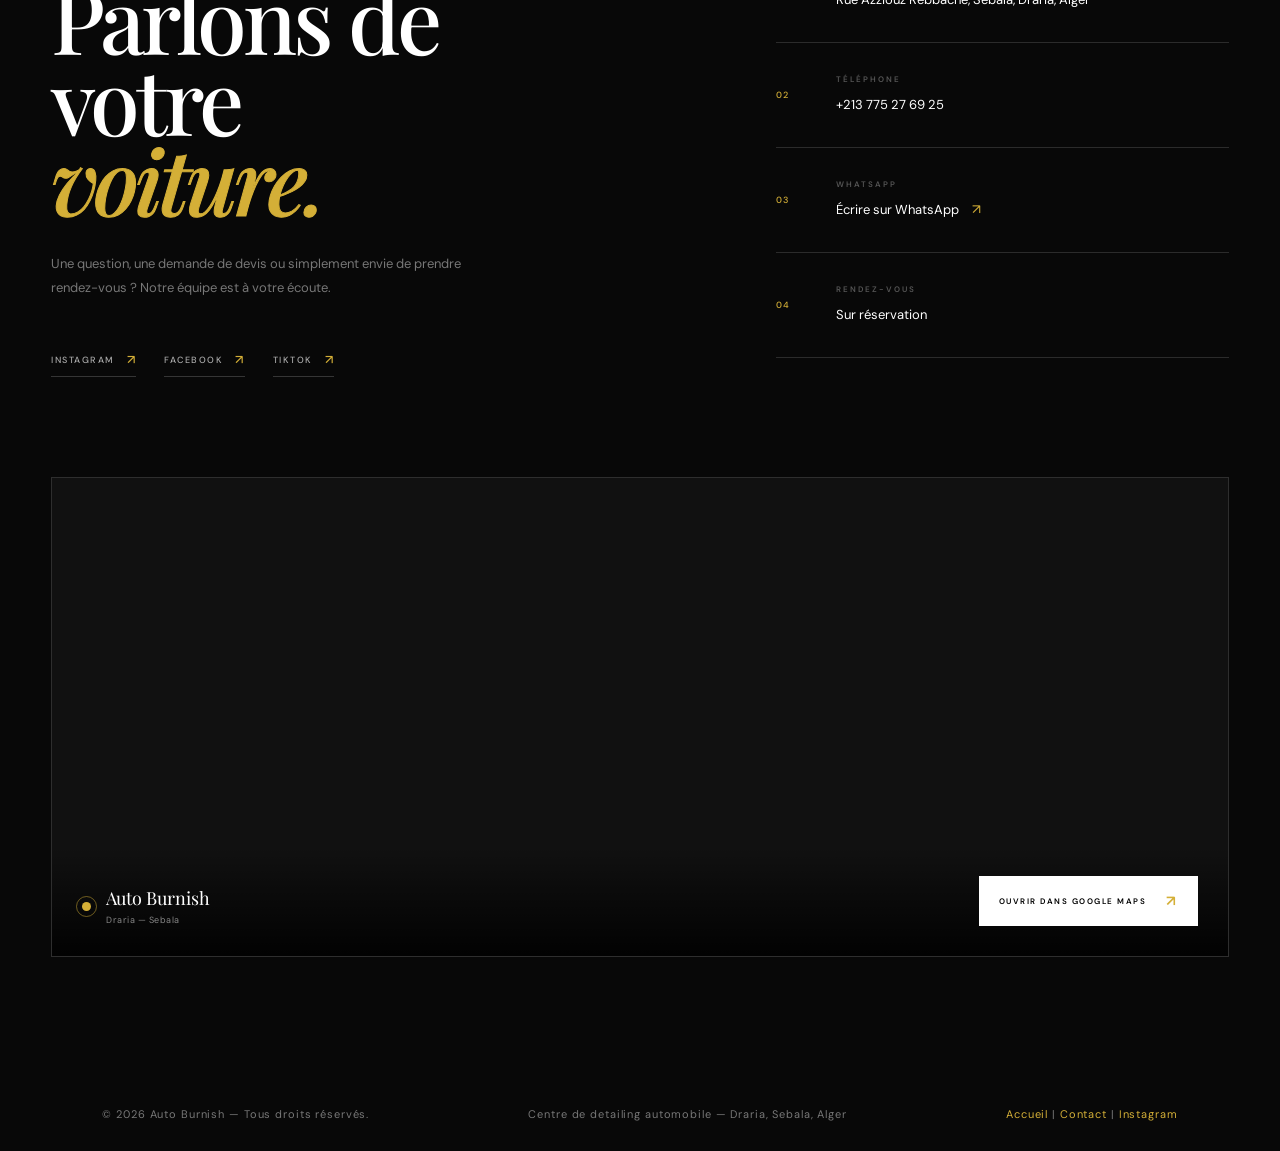
==== commit 67a48cbe: "Update website" ====
--- a/index.html
+++ b/index.html
@@ -117,7 +117,7 @@
                 </button>
 
                 <!-- CTA -->
-                <a href="../pages/booking.html" class="nav-cta">
+                <a href="pages/booking.html" class="nav-cta">
                     Réserver
                 </a>
 
@@ -229,7 +229,7 @@
     <div class="section-container">
 
         <!-- Section Header -->
-        <div class="section-header">
+        <div class="section-header reveal">
 
             <div class="section-label">
                 <span></span>
@@ -263,7 +263,7 @@
                  PACKAGE 01
             ====================== -->
 
-            <article class="package-card">
+            <article class="package-card reveal">
 
                 <div class="package-image">
 
@@ -329,7 +329,7 @@
                  PACKAGE 02
             ====================== -->
 
-            <article class="package-card">
+            <article class="package-card reveal">
 
                 <div class="package-image">
 
@@ -397,7 +397,7 @@
                  PACKAGE 03
             ====================== -->
 
-            <article class="package-card">
+            <article class="package-card reveal">
 
                 <div class="package-image">
 
@@ -466,7 +466,7 @@
                  PACKAGE 04
             ====================== -->
 
-            <article class="package-card">
+            <article class="package-card reveal">
 
                 <div class="package-image">
 
@@ -546,7 +546,7 @@
 
         <!-- Header -->
 
-        <div class="services-header">
+        <div class="services-header reveal">
 
             <div>
 
@@ -580,7 +580,7 @@
 
             <!-- Service 01 -->
 
-            <article class="service-item">
+            <article class="service-item reveal">
 
                 <div class="service-number">
                     01
@@ -617,7 +617,7 @@
 
             <!-- Service 02 -->
 
-            <article class="service-item">
+            <article class="service-item reveal">
 
                 <div class="service-number">
                     02
@@ -654,7 +654,7 @@
 
             <!-- Service 03 -->
 
-            <article class="service-item">
+            <article class="service-item reveal">
 
                 <div class="service-number">
                     03
@@ -691,7 +691,7 @@
 
             <!-- Service 04 -->
 
-            <article class="service-item">
+            <article class="service-item reveal">
 
                 <div class="service-number">
                     04
@@ -728,7 +728,7 @@
 
             <!-- Service 05 -->
 
-            <article class="service-item">
+            <article class="service-item reveal">
 
                 <div class="service-number">
                     05
@@ -765,7 +765,7 @@
 
             <!-- Service 06 -->
 
-            <article class="service-item">
+            <article class="service-item reveal">
 
                 <div class="service-number">
                     06
@@ -815,7 +815,7 @@
 
     <div class="section-container">
 
-        <div class="why-header">
+        <div class="why-header reveal">
 
             <div class="section-label">
                 <span></span>
@@ -842,7 +842,7 @@
 
             <!-- 01 -->
 
-            <div class="why-item">
+            <div class="why-item reveal">
 
                 <span class="why-number">01</span>
 
@@ -864,7 +864,7 @@
 
             <!-- 02 -->
 
-            <div class="why-item">
+            <div class="why-item reveal">
 
                 <span class="why-number">02</span>
 
@@ -886,7 +886,7 @@
 
             <!-- 03 -->
 
-            <div class="why-item">
+            <div class="why-item reveal">
 
                 <span class="why-number">03</span>
 
@@ -908,7 +908,7 @@
 
             <!-- 04 -->
 
-            <div class="why-item">
+            <div class="why-item reveal">
 
                 <span class="why-number">04</span>
 
@@ -944,7 +944,7 @@
     <div class="section-container">
 
         <!-- Header -->
-        <div class="before-after-header">
+        <div class="before-after-header reveal">
 
             <div class="section-label">
                 <span></span>
@@ -967,7 +967,7 @@
 
         <!-- BEFORE / AFTER GALLERY -->
 
-        <div class="comparison-wrapper">
+        <div class="comparison-wrapper reveal">
 
             <!-- IMAGE COMPARISON -->
 
@@ -1491,7 +1491,7 @@
 
     <div class="section-container">
 
-        <div class="gallery-header">
+        <div class="gallery-header reveal">
 
             <div>
 
@@ -1517,7 +1517,7 @@
 
         <!-- FILTERS -->
 
-        <div class="gallery-filters">
+        <div class="gallery-filters reveal">
 
             <button class="gallery-filter active"
                     data-filter="all">
@@ -1948,7 +1948,7 @@
  <div class="about-grid">
 
     <!-- LEFT -->
-    <div class="about-heading">
+    <div class="about-heading reveal">
 
         <div class="section-label">
             <span></span>
@@ -1965,7 +1965,7 @@
 
 
     <!-- CENTER / CONTENT -->
-    <div class="about-content">
+    <div class="about-content reveal">
 
         <p class="about-intro">
             Auto Burnish est un centre spécialisé dans
@@ -2014,7 +2014,7 @@
 
 
     <!-- RIGHT IMAGE -->
-    <div class="about-image">
+    <div class="about-image reveal">
 
         <img
             src="assets/images/about/about-main.jpg"
@@ -2051,7 +2051,7 @@
 
             <!-- LEFT -->
 
-            <div class="contact-heading">
+            <div class="contact-heading reveal">
 
                 <div class="section-label">
                     <span></span>
@@ -2119,7 +2119,7 @@
 
                 <!-- ADDRESS -->
 
-                <div class="contact-item">
+                <div class="contact-item reveal">
 
                     <span class="contact-number">
                         01
@@ -2148,7 +2148,7 @@
 
                 <!-- PHONE -->
 
-                <div class="contact-item">
+                <div class="contact-item reveal">
 
                     <span class="contact-number">
                         02
@@ -2173,7 +2173,7 @@
 
                 <!-- WHATSAPP -->
 
-                <div class="contact-item">
+                <div class="contact-item reveal">
 
                     <span class="contact-number">
                         03
@@ -2202,7 +2202,7 @@
 
                 <!-- OPENING -->
 
-                <div class="contact-item">
+                <div class="contact-item reveal">
 
                     <span class="contact-number">
                         04
@@ -2232,7 +2232,7 @@
              MAP
         ======================================== -->
 
-        <div class="contact-map">
+        <div class="contact-map reveal">
 
             <iframe
                 src="https://www.google.com/maps?q=36.723166,3.0121595&output=embed"
--- a/css/style.css
+++ b/css/style.css
@@ -28,10 +28,87 @@
 
     --text-gray: #a5a5a5;
 
+    --ease-luxury: cubic-bezier(.22, .61, .36, 1);
+
 }
 
 html {
     scroll-behavior: smooth;
+}
+
+
+/* ========================================
+   SCROLL REVEAL
+======================================== */
+
+.reveal {
+
+    opacity: 0;
+
+    transform: translateY(28px);
+
+    transition:
+        opacity 0.9s var(--ease-luxury),
+        transform 0.9s var(--ease-luxury);
+
+}
+
+
+.reveal.is-visible {
+
+    opacity: 1;
+
+    transform: translateY(0);
+
+}
+
+
+/* Stagger — grids & lists */
+
+.packages-grid .reveal:nth-child(2) { transition-delay: 0.1s; }
+.packages-grid .reveal:nth-child(3) { transition-delay: 0.2s; }
+.packages-grid .reveal:nth-child(4) { transition-delay: 0.3s; }
+
+.services-list .reveal:nth-child(2) { transition-delay: 0.08s; }
+.services-list .reveal:nth-child(3) { transition-delay: 0.16s; }
+.services-list .reveal:nth-child(4) { transition-delay: 0.24s; }
+.services-list .reveal:nth-child(5) { transition-delay: 0.32s; }
+.services-list .reveal:nth-child(6) { transition-delay: 0.4s; }
+
+.why-grid .reveal:nth-child(2) { transition-delay: 0.1s; }
+.why-grid .reveal:nth-child(3) { transition-delay: 0.2s; }
+.why-grid .reveal:nth-child(4) { transition-delay: 0.3s; }
+
+.contact-details .reveal:nth-child(2) { transition-delay: 0.1s; }
+.contact-details .reveal:nth-child(3) { transition-delay: 0.2s; }
+.contact-details .reveal:nth-child(4) { transition-delay: 0.3s; }
+
+
+/* Respect reduced-motion preference */
+
+@media (prefers-reduced-motion: reduce) {
+
+    .reveal,
+    .hero-label,
+    .hero h1,
+    .hero h1 span,
+    .hero-description,
+    .hero-buttons,
+    .inner-page-hero .eyebrow,
+    .inner-page-hero h1,
+    .inner-page-hero h1 em,
+    .inner-page-hero p {
+
+        animation: none !important;
+
+        transition: none !important;
+
+        opacity: 1 !important;
+
+        transform: none !important;
+
+    }
+
 }
 
 /* ---------- BODY ---------- */
@@ -264,7 +341,7 @@
 
     left: 50%;
 
-    transform: translateX(-50%);
+    transform: translateX(-50%) translateY(-10px);
 
     min-width: 190px;
 
@@ -281,8 +358,9 @@
     pointer-events: none;
 
     transition:
-        opacity 0.2s ease,
-        visibility 0.2s ease;
+        opacity 0.3s var(--ease-luxury),
+        transform 0.3s var(--ease-luxury),
+        visibility 0.3s ease;
 
     z-index: 2000;
 
@@ -296,6 +374,8 @@
     visibility: visible;
 
     pointer-events: auto;
+
+    transform: translateX(-50%) translateY(0);
 
 }
 
@@ -494,11 +574,11 @@
 
     opacity: 0;
 
-    transform: scale(1.02);
+    transform: scale(1.08);
 
     transition:
-        opacity 1.2s ease-in-out,
-        transform 5s ease;
+        opacity 1.4s var(--ease-luxury),
+        transform 7s linear;
 }
 
 
@@ -593,6 +673,24 @@
 
     transform: translateY(12px);
 
+    opacity: 0;
+
+    animation: heroLabelIn 0.9s var(--ease-luxury) 0.1s forwards;
+
+}
+
+
+@keyframes heroLabelIn {
+
+    from {
+        opacity: 0;
+        transform: translateY(32px);
+    }
+
+    to {
+        opacity: 1;
+        transform: translateY(12px);
+    }
 
 }
 
@@ -632,6 +730,25 @@
 
     letter-spacing: -3px;
 
+    opacity: 0;
+
+    animation: heroTitleIn 0.9s var(--ease-luxury) 0.22s forwards;
+
+}
+
+
+@keyframes heroTitleIn {
+
+    from {
+        opacity: 0;
+        transform: translateY(30px);
+    }
+
+    to {
+        opacity: 1;
+        transform: translateY(0);
+    }
+
 }
 
 
@@ -647,6 +764,25 @@
 
     font-style: italic;
 
+    opacity: 0;
+
+    animation: heroSpanIn 0.9s var(--ease-luxury) 0.34s forwards;
+
+}
+
+
+@keyframes heroSpanIn {
+
+    from {
+        opacity: 0;
+        transform: translateY(32px);
+    }
+
+    to {
+        opacity: 1;
+        transform: translateY(12px);
+    }
+
 }
 
 
@@ -668,6 +804,25 @@
 
     transform: translateY(-12px);
 
+    opacity: 0;
+
+    animation: heroDescIn 0.9s var(--ease-luxury) 0.46s forwards;
+
+}
+
+
+@keyframes heroDescIn {
+
+    from {
+        opacity: 0;
+        transform: translateY(10px);
+    }
+
+    to {
+        opacity: 1;
+        transform: translateY(-12px);
+    }
+
 }
 
 
@@ -686,6 +841,25 @@
     margin-top: 38px;
 
     transform: translateY(-30px);
+
+    opacity: 0;
+
+    animation: heroButtonsIn 0.9s var(--ease-luxury) 0.58s forwards;
+
+}
+
+
+@keyframes heroButtonsIn {
+
+    from {
+        opacity: 0;
+        transform: translateY(-10px);
+    }
+
+    to {
+        opacity: 1;
+        transform: translateY(-30px);
+    }
 
 }
 
@@ -1006,14 +1180,18 @@
 
     overflow: hidden;
 
-    transition: transform 0.5s ease;
+    transition:
+        transform 0.5s var(--ease-luxury),
+        box-shadow 0.5s var(--ease-luxury);
 
 }
 
 
 .package-card:hover {
 
-    transform: translateY(-5px);
+    transform: translateY(-8px);
+
+    box-shadow: 0 30px 60px rgba(0, 0, 0, 0.45);
 
 }
 
@@ -1043,14 +1221,14 @@
 
     display: block;
 
-    transition: transform 0.8s ease;
+    transition: transform 0.8s var(--ease-luxury);
 
 }
 
 
 .package-card:hover .package-image img {
 
-    transform: scale(1.05);
+    transform: scale(1.08);
 
 }
 
@@ -1261,7 +1439,9 @@
 
     font-size: 17px;
 
-    transition: transform 0.3s ease;
+    display: inline-block;
+
+    transition: transform 0.35s var(--ease-luxury);
 
 }
 
@@ -1379,8 +1559,8 @@
     border-bottom: 1px solid rgba(255,255,255,0.12);
 
     transition:
-        background 0.4s ease,
-        padding 0.4s ease;
+        background 0.4s var(--ease-luxury),
+        padding 0.4s var(--ease-luxury);
 }
 
 
@@ -1402,12 +1582,12 @@
 
     object-fit: cover;
 
-    transition: transform 0.5s ease;
+    transition: transform 0.6s var(--ease-luxury);
 }
 
 
 .service-item:hover .service-image img {
-    transform: scale(1.05);
+    transform: scale(1.08);
 }
 
 
@@ -1448,6 +1628,15 @@
     align-items: center;
 
     gap: 40px;
+
+    transition: transform 0.4s var(--ease-luxury);
+}
+
+
+.service-item:hover .service-info {
+
+    transform: translateX(6px);
+
 }
 
 
@@ -1504,7 +1693,7 @@
     transition:
         background 0.3s ease,
         border-color 0.3s ease,
-        transform 0.3s ease;
+        transform 0.35s var(--ease-luxury);
 }
 
 
@@ -1512,7 +1701,9 @@
 
     border-color: var(--gold);
 
-    transform: translate(3px, -3px);
+    background: rgba(212, 175, 55, 0.08);
+
+    transform: translate(4px, -4px);
 }
 
 
@@ -1915,6 +2106,17 @@
 
     object-fit: cover;
 
+    transform: scale(1.04);
+
+    transition: transform 1s var(--ease-luxury);
+
+}
+
+
+.comparison.active .comparison-after img {
+
+    transform: scale(1);
+
 }
 
 
@@ -1937,6 +2139,19 @@
     overflow: hidden;
 
     z-index: 2;
+
+    transition: width 0.5s var(--ease-luxury);
+
+}
+
+
+/* Disable the eased transition while the user is actively
+   dragging, so the slider tracks the pointer 1:1 */
+
+.comparison.is-dragging .comparison-before,
+.comparison.is-dragging .comparison-slider {
+
+    transition: none;
 
 }
 
@@ -1963,6 +2178,17 @@
 
     object-fit: cover;
 
+    transform: scale(1.04);
+
+    transition: transform 1s var(--ease-luxury);
+
+}
+
+
+.comparison.active .comparison-before img {
+
+    transform: scale(1);
+
 }
 
 
@@ -2033,6 +2259,8 @@
 
     pointer-events: none;
 
+    transition: left 0.5s var(--ease-luxury);
+
 }
 
 
@@ -2095,6 +2323,21 @@
 
     pointer-events: auto;
 
+    transition:
+        transform 0.3s var(--ease-luxury),
+        background 0.3s ease;
+
+}
+
+
+.slider-button:hover {
+
+    transform: translate(-50%, -50%) scale(1.08);
+
+    background: var(--gold);
+
+    color: var(--black);
+
 }
 
 
@@ -2136,7 +2379,10 @@
 
     cursor: pointer;
 
-    transition: all 0.3s ease;
+    transition:
+        border-color 0.3s ease,
+        color 0.3s ease,
+        transform 0.35s var(--ease-luxury);
 
 }
 
@@ -2146,6 +2392,8 @@
     border-color: var(--gold);
 
     color: var(--gold);
+
+    transform: translateY(-3px);
 
 }
 
@@ -2395,10 +2643,6 @@
    GALLERY GRID
 ======================================== */
 
-.gallery-hidden {
-    display: none !important;
-}
-
 .gallery-grid {
 
     display: grid;
@@ -2423,9 +2667,37 @@
 
     cursor: pointer;
 
+    opacity: 1;
+
+    transform: scale(1);
+
     transition:
-        opacity 0.25s ease,
-        transform 0.25s ease;
+        opacity 0.4s var(--ease-luxury),
+        transform 0.4s var(--ease-luxury);
+
+}
+
+
+/* Filtering out — fades/scales down, then main.js removes it
+   from the grid flow once the transition has finished */
+
+.gallery-item.gallery-hidden {
+
+    opacity: 0;
+
+    transform: scale(0.92);
+
+    pointer-events: none;
+
+}
+
+
+/* Actually removed from layout (set by main.js after the
+   fade-out transition completes) */
+
+.gallery-item.gallery-removed {
+
+    display: none;
 
 }
 
@@ -2731,12 +3003,23 @@
 
     font-size: 18px;
 
+    display: inline-block;
+
+    transition: transform 0.35s var(--ease-luxury);
+
 }
 
 
 .about-link:hover {
 
     color: var(--gold);
+
+}
+
+
+.about-link:hover span {
+
+    transform: translate(4px, -4px);
 
 }
 
@@ -2950,7 +3233,9 @@
 
     font-size: 13px;
 
-    transition: transform 0.3s ease;
+    display: inline-block;
+
+    transition: transform 0.35s var(--ease-luxury);
 
 }
 
@@ -2966,7 +3251,7 @@
 
 .contact-socials a:hover span {
 
-    transform: translate(3px, -3px);
+    transform: translate(4px, -4px);
 
 }
 
@@ -3279,6 +3564,10 @@
 
     font-size: 15px;
 
+    display: inline-block;
+
+    transition: transform 0.35s var(--ease-luxury);
+
 }
 
 
@@ -3287,6 +3576,13 @@
     background: var(--gold);
 
     color: #000;
+
+}
+
+
+.map-button:hover span {
+
+    transform: translate(4px, -4px);
 
 }
 
@@ -3309,7 +3605,7 @@
 
         width: 100%;
 
-        display: none;
+        display: flex;
 
         flex-direction: column;
 
@@ -3317,18 +3613,37 @@
 
         gap: 0;
 
+        padding: 0 20px;
+
+        background: rgba(8, 8, 8, 0.98);
+
+        border-top: 1px solid rgba(255,255,255,0.08);
+
+        max-height: 0;
+
+        opacity: 0;
+
+        overflow: hidden;
+
+        pointer-events: none;
+
+        transition:
+            max-height 0.5s var(--ease-luxury),
+            opacity 0.35s ease,
+            padding 0.5s var(--ease-luxury);
+
+    }
+
+
+    .nav-links.open {
+
+        max-height: 600px;
+
+        opacity: 1;
+
         padding: 20px;
 
-        background: rgba(8, 8, 8, 0.98);
-
-        border-top: 1px solid rgba(255,255,255,0.08);
-
-    }
-
-
-    .nav-links.open {
-
-        display: flex;
+        pointer-events: auto;
 
     }
 
@@ -3369,7 +3684,7 @@
 
         min-width: 0;
 
-        display: none;
+        max-height: 0;
 
         opacity: 1;
 
@@ -3377,36 +3692,67 @@
 
         pointer-events: auto;
 
+        overflow: hidden;
+
         background: transparent;
 
         border: none;
 
         box-shadow: none;
 
+        padding: 0 0 0 15px;
+
+        transition:
+            max-height 0.4s var(--ease-luxury),
+            padding 0.4s var(--ease-luxury);
+
+    }
+
+
+    .nav-dropdown.open .nav-dropdown-menu {
+
+        max-height: 300px;
+
         padding: 0 0 10px 15px;
 
     }
 
 
-    .nav-dropdown.open .nav-dropdown-menu {
+    .nav-dropdown-menu a {
+
+        padding: 11px 0;
+
+    }
+
+
+    .menu-btn {
 
         display: block;
 
     }
 
-
-    .nav-dropdown-menu a {
-
-        padding: 11px 0;
-
-    }
-
-
-    .menu-btn {
-
-        display: block;
-
-    }
+}
+
+
+.menu-btn span {
+
+    transition:
+        transform 0.35s var(--ease-luxury),
+        opacity 0.2s ease;
+
+}
+
+
+.menu-btn.open span:first-child {
+
+    transform: translateY(4px) rotate(45deg);
+
+}
+
+
+.menu-btn.open span:last-child {
+
+    transform: translateY(-4px) rotate(-45deg);
 
 }
 
@@ -4278,7 +4624,7 @@
     z-index: 2;
     max-width: 900px;
 
-    animation: inner-page-hero-content 1.2s ease forwards;
+    animation: inner-page-hero-content 1.1s var(--ease-luxury) forwards;
 }
 
 @keyframes inner-page-hero-content {
@@ -4751,25 +5097,27 @@
     text-transform: uppercase;
 
     transition:
-        background .3s ease,
-        transform .3s ease,
-        gap .3s ease;
+        background .35s var(--ease-luxury),
+        transform .35s var(--ease-luxury),
+        gap .35s var(--ease-luxury);
 }
 
 .package-detail-content .package-action:hover {
     background: var(--gold-light);
-    transform: translateY(-2px);
+    transform: translateY(-3px);
     gap: 30px;
 }
 
 .package-detail-content .package-action span {
     font-size: 16px;
 
-    transition: transform .3s ease;
+    display: inline-block;
+
+    transition: transform .35s var(--ease-luxury);
 }
 
 .package-detail-content .package-action:hover span {
-    transform: translate(3px, -3px);
+    transform: translate(4px, -4px);
 }
 
 /* =====================================================
@@ -4819,6 +5167,63 @@
     line-height: 1.8;
 }
 
+.page-final-cta .package-action {
+
+    display: inline-flex;
+
+    align-items: center;
+
+    gap: 20px;
+
+    margin-top: 10px;
+
+    padding: 18px 34px;
+
+    background: var(--gold);
+
+    color: #000;
+
+    font-family: "DM Sans", sans-serif;
+
+    font-size: 11px;
+    font-weight: 600;
+
+    letter-spacing: 1.5px;
+    text-transform: uppercase;
+
+    text-decoration: none;
+
+    transition:
+        background 0.35s var(--ease-luxury),
+        gap 0.35s var(--ease-luxury),
+        transform 0.35s var(--ease-luxury);
+
+}
+
+.page-final-cta .package-action:hover {
+
+    background: var(--gold-light);
+
+    gap: 30px;
+
+    transform: translateY(-3px);
+
+}
+
+.page-final-cta .package-action span {
+
+    display: inline-block;
+
+    transition: transform 0.35s var(--ease-luxury);
+
+}
+
+.page-final-cta .package-action:hover span {
+
+    transform: translate(4px, -4px);
+
+}
+
 
 /* =====================================================
    FOOTER
@@ -4861,7 +5266,8 @@
 
     .inner-page-hero {
         min-height: 100svh;
-
+        display: flex;
+        align-items: center;
         padding: 100px 6% 70px;
     }
 
@@ -4917,7 +5323,9 @@
 @media (max-width: 600px) {
 
     .inner-page-hero {
-        min-height: 65vh;
+        min-height: 100svh;
+        display: flex;
+        align-items: center;
 
         padding: 90px 6% 60px;
     }
@@ -5378,15 +5786,15 @@
     text-transform: uppercase;
 
     transition:
-        background .3s ease,
-        transform .3s ease,
-        gap .3s ease;
+        background .35s var(--ease-luxury),
+        transform .35s var(--ease-luxury),
+        gap .35s var(--ease-luxury);
 }
 
 .services-page .service-detail-content .package-action:hover {
     background: var(--gold-light);
 
-    transform: translateY(-2px);
+    transform: translateY(-3px);
 
     gap: 30px;
 }
@@ -5394,11 +5802,13 @@
 .services-page .service-detail-content .package-action span {
     font-size: 16px;
 
-    transition: transform .3s ease;
+    display: inline-block;
+
+    transition: transform .35s var(--ease-luxury);
 }
 
 .services-page .service-detail-content .package-action:hover span {
-    transform: translate(3px, -3px);
+    transform: translate(4px, -4px);
 }
 
 
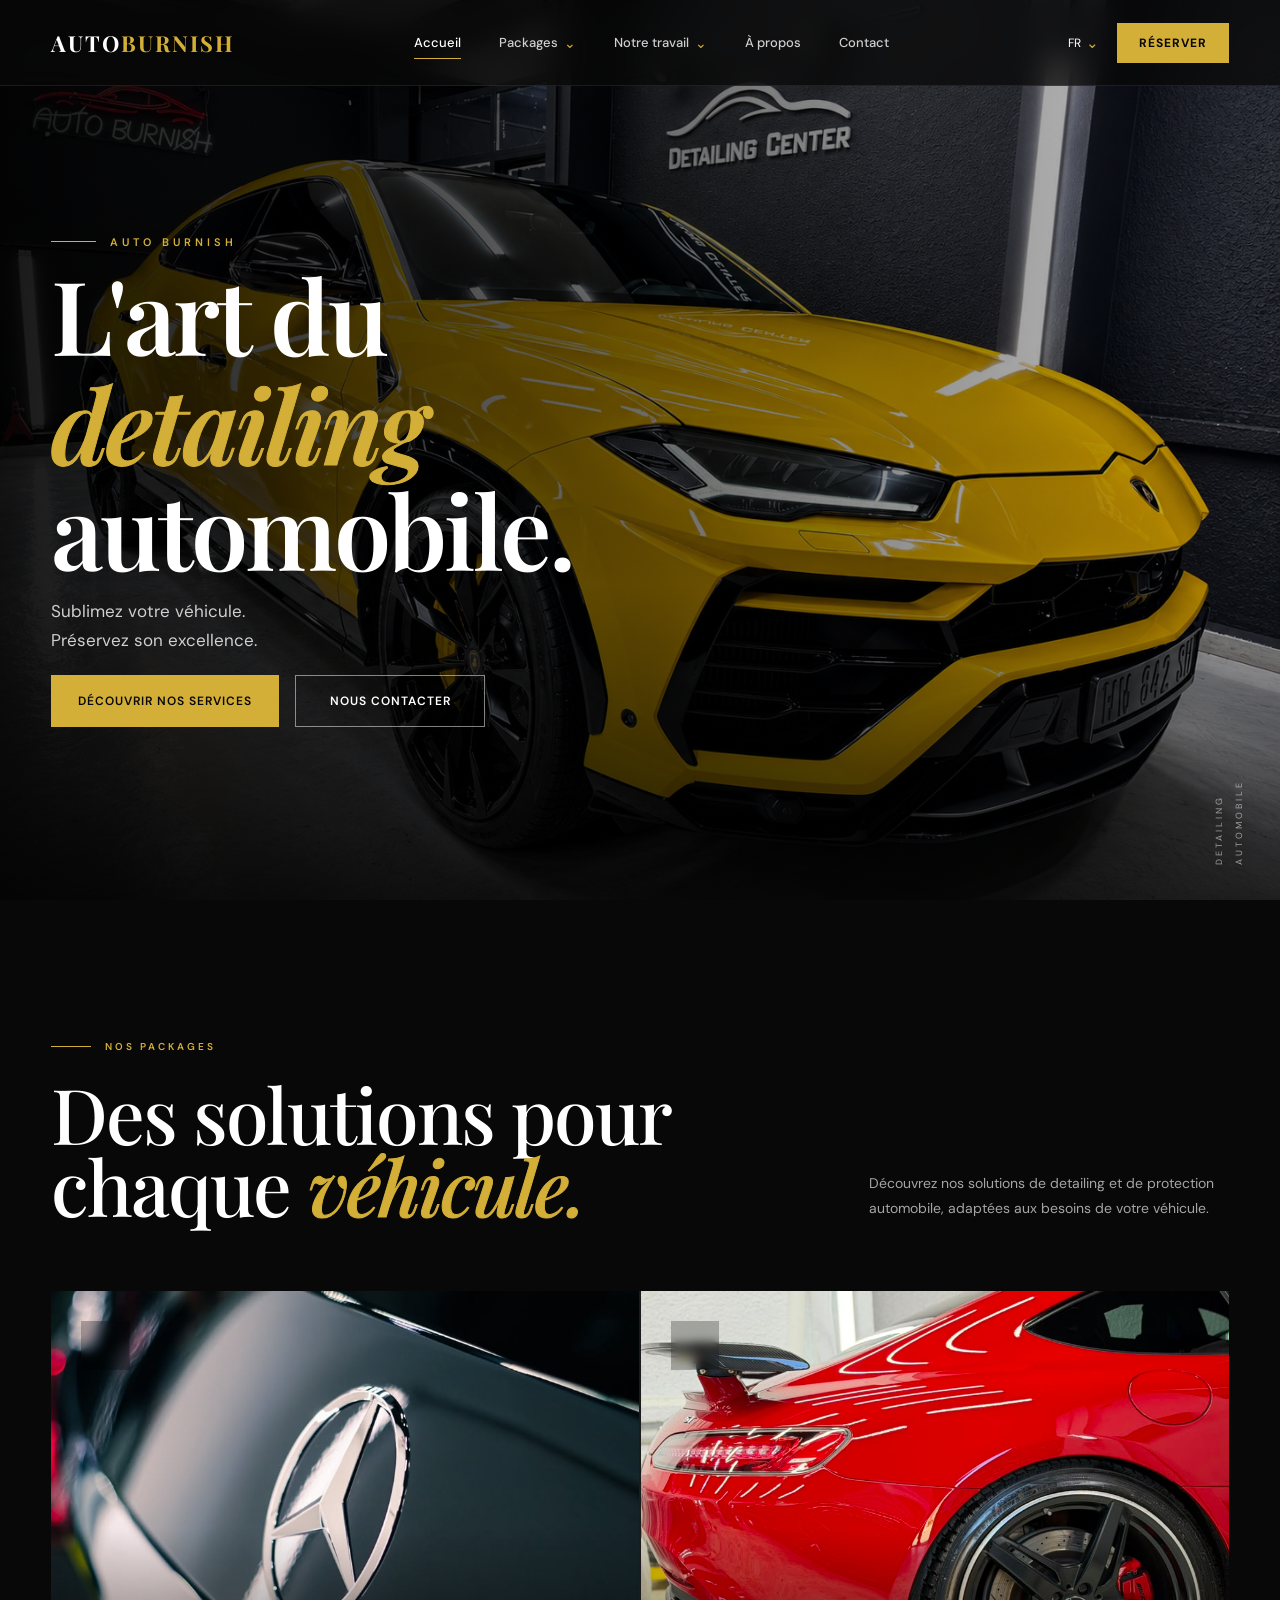
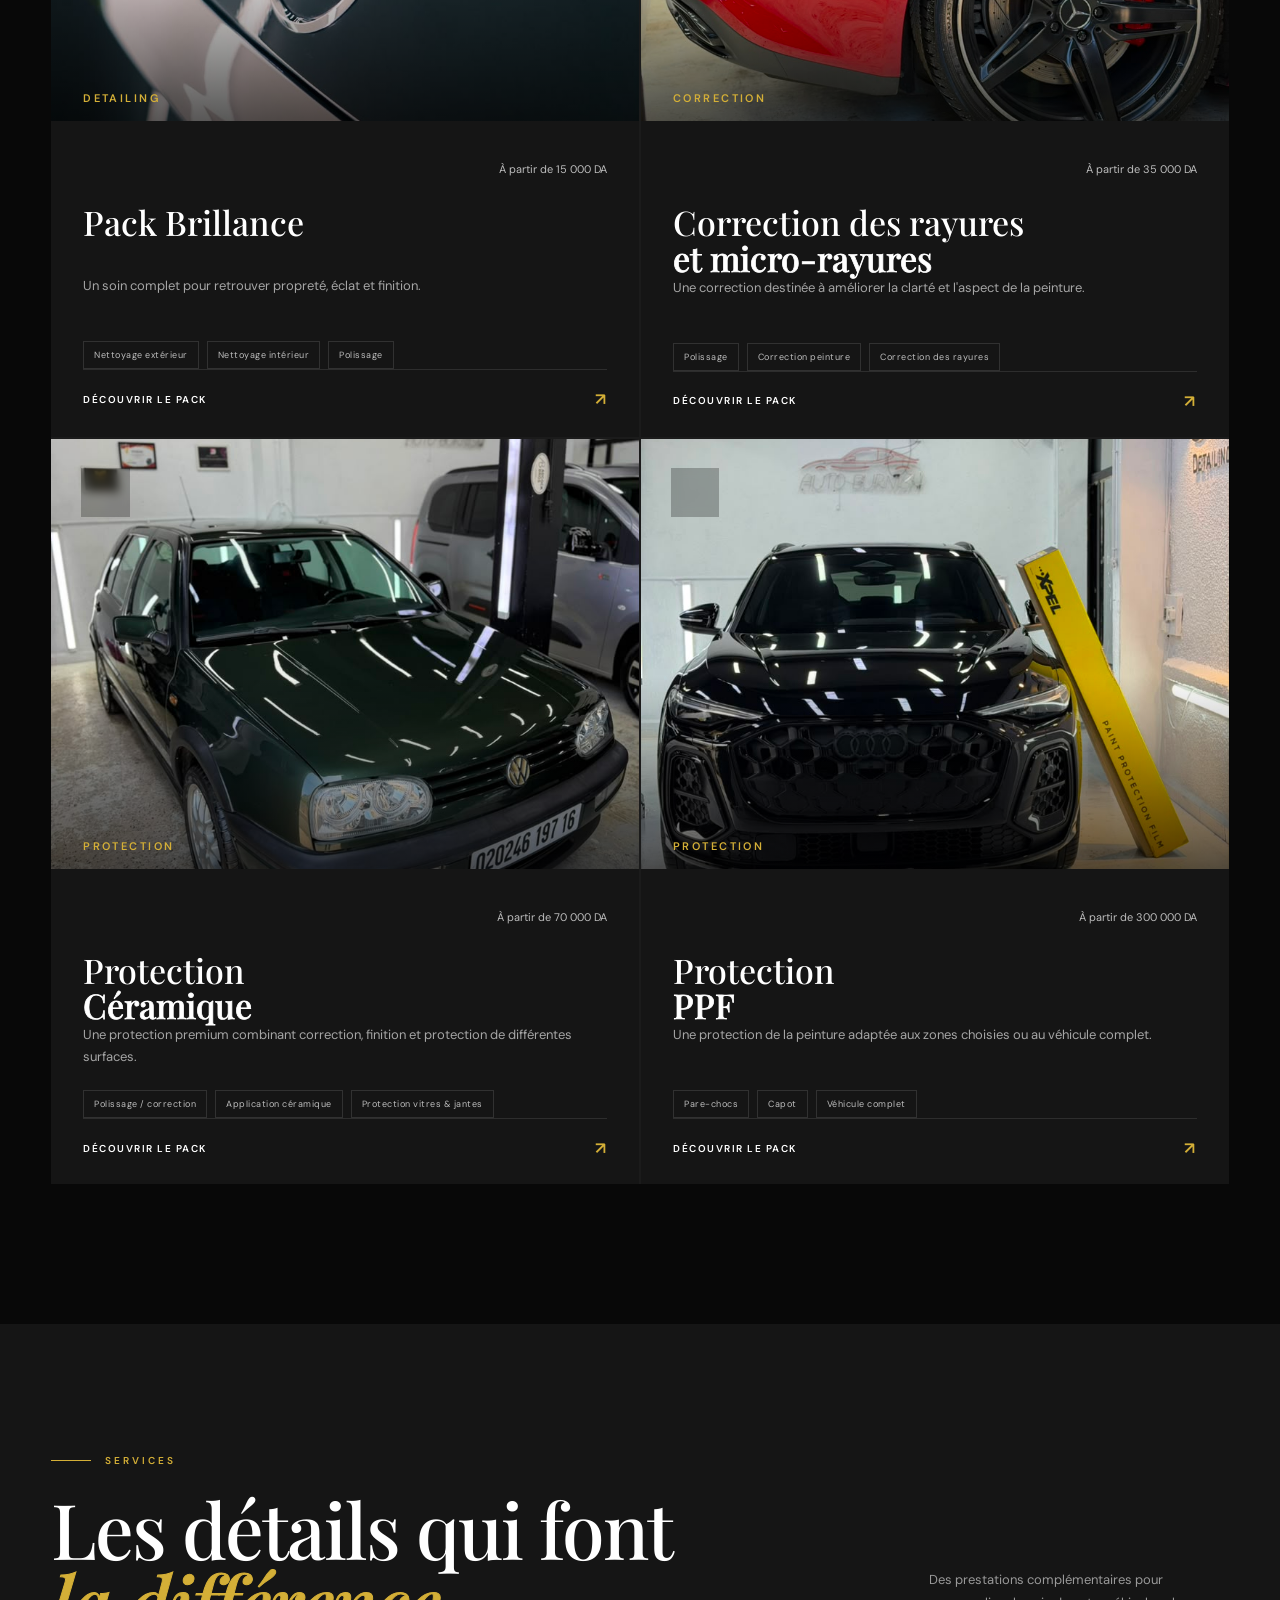
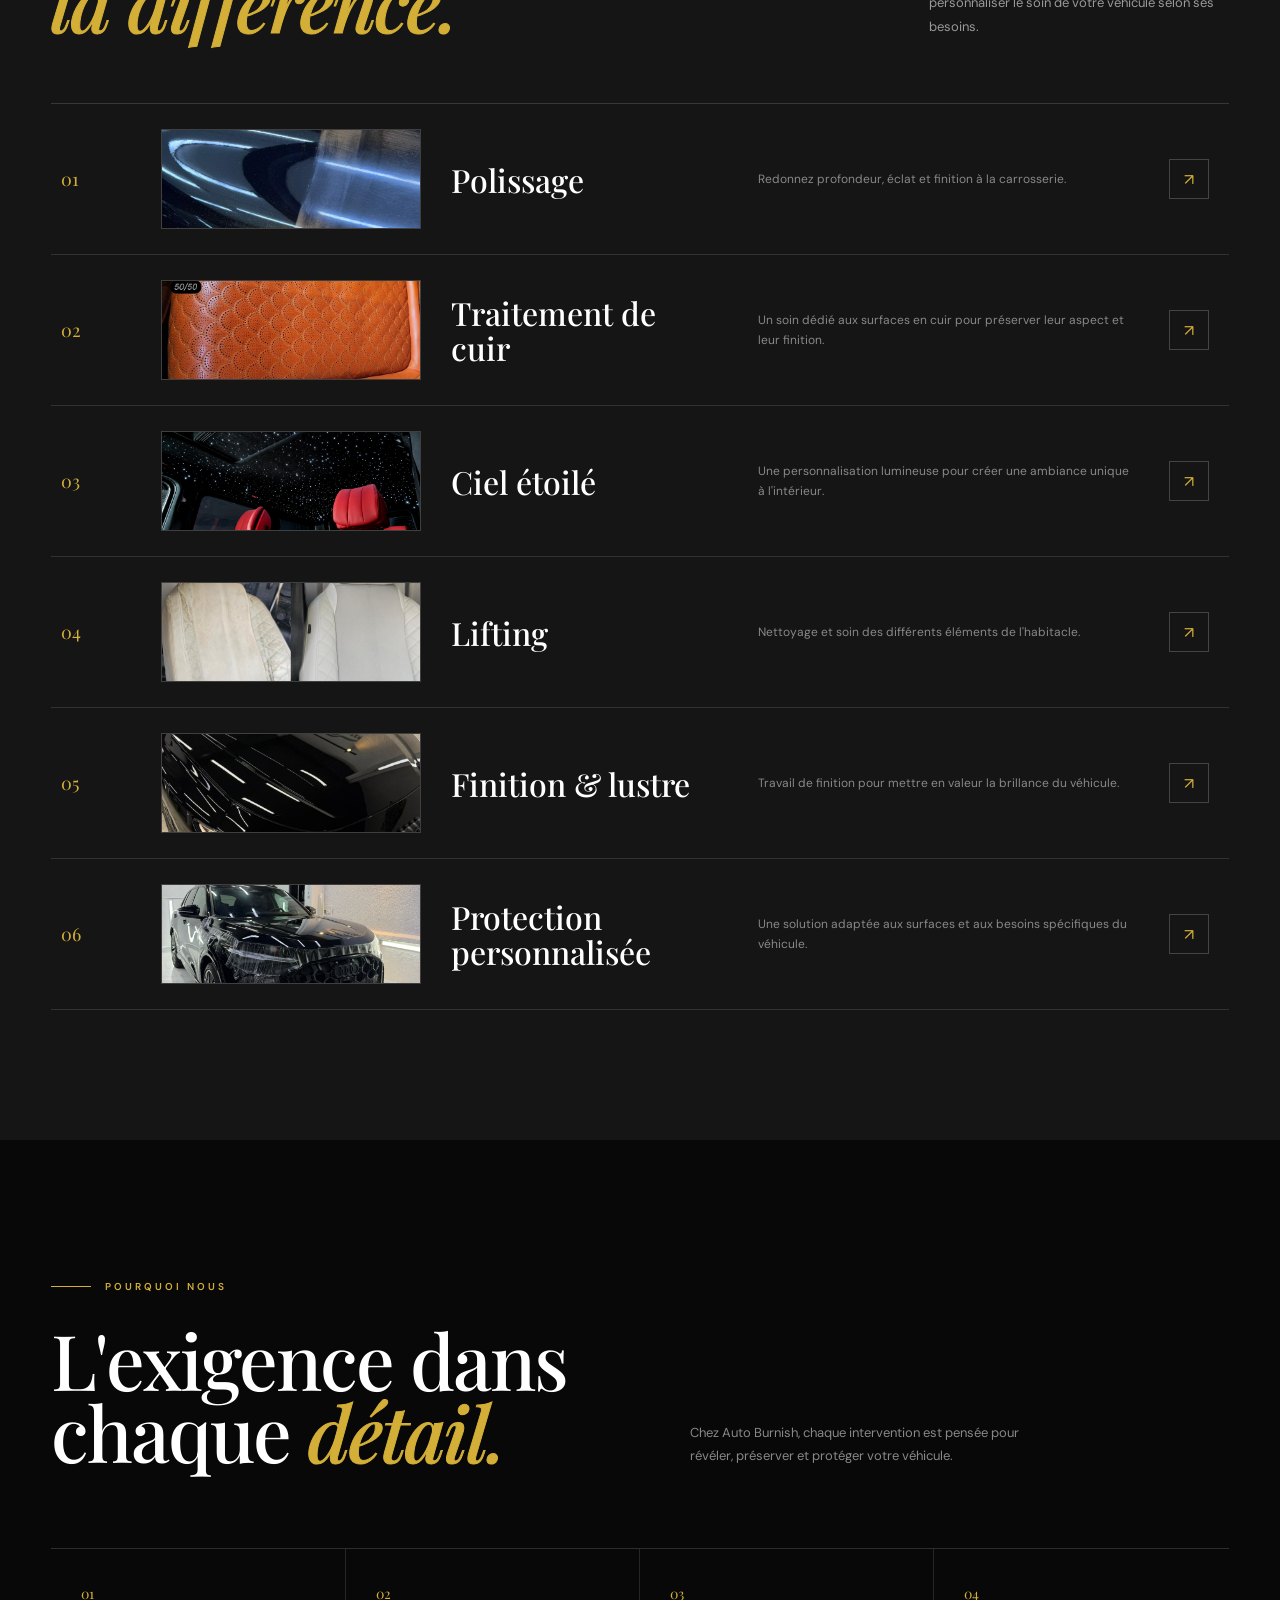
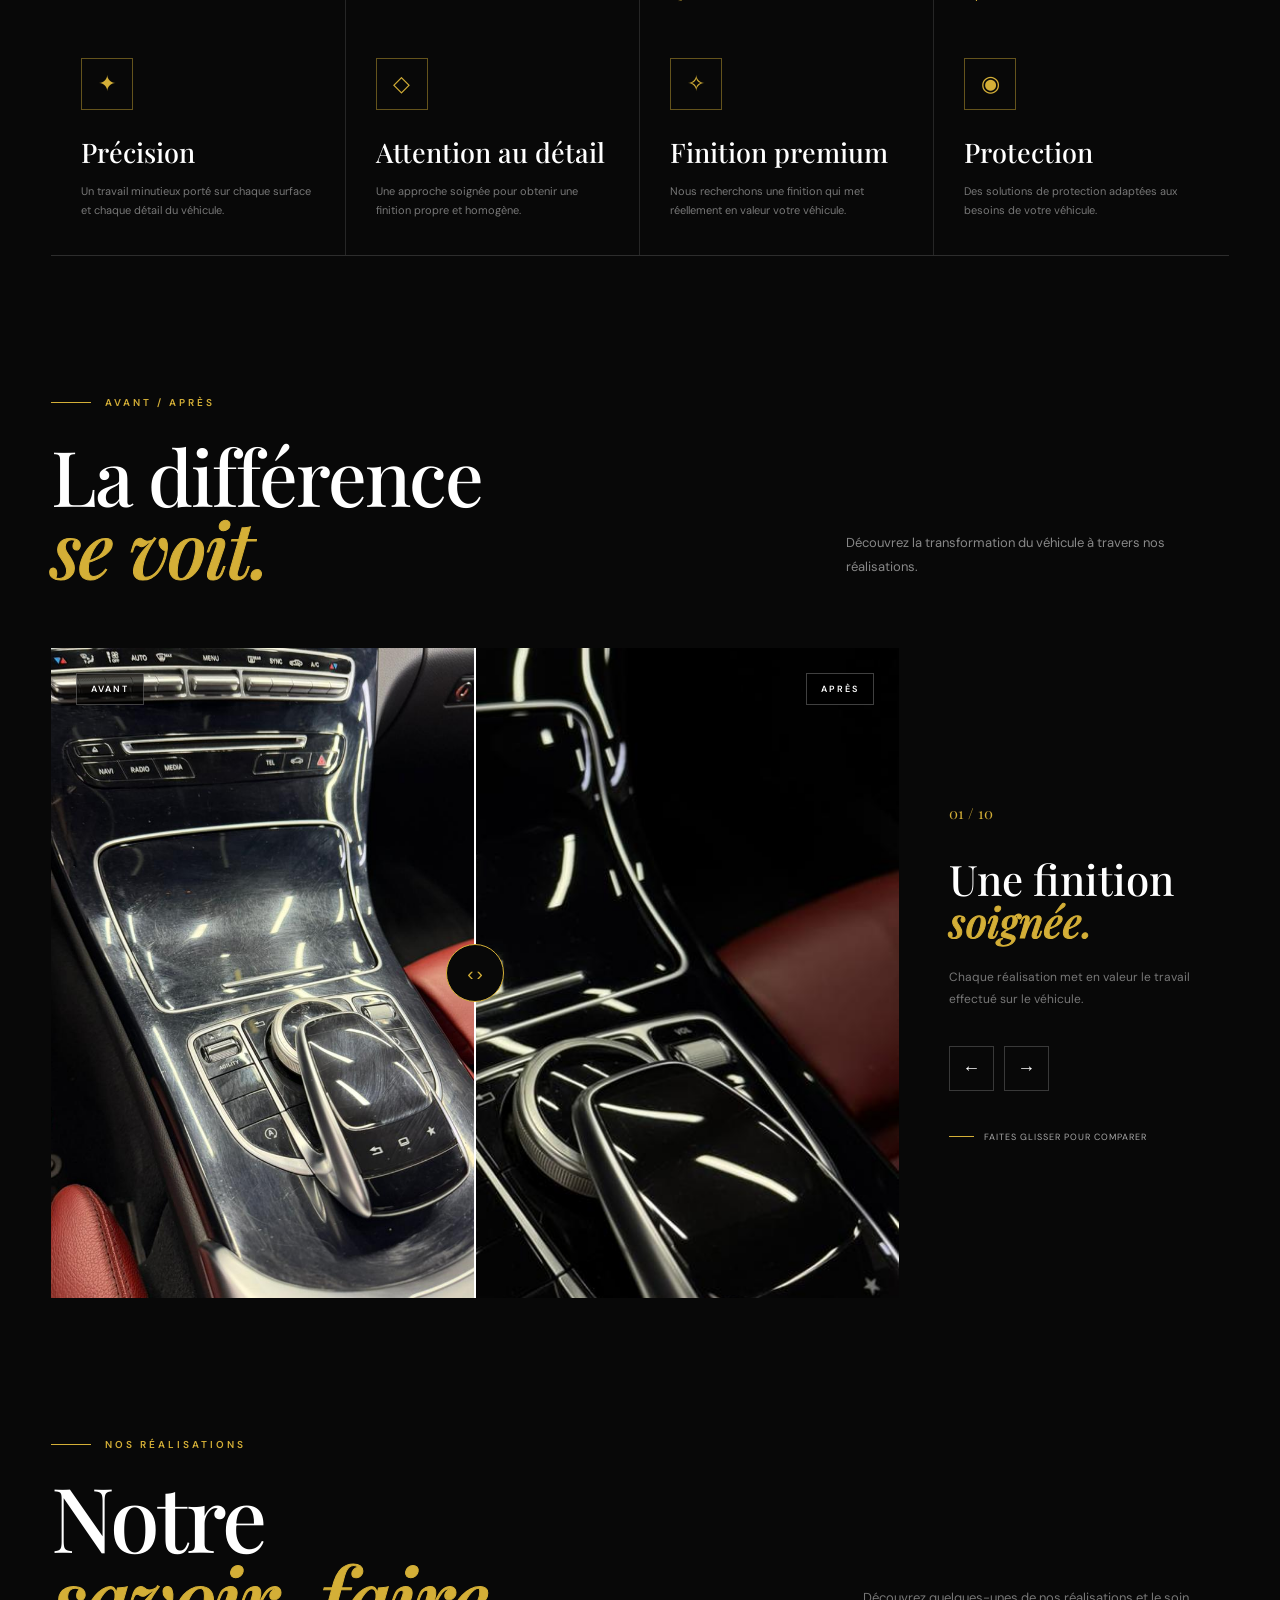
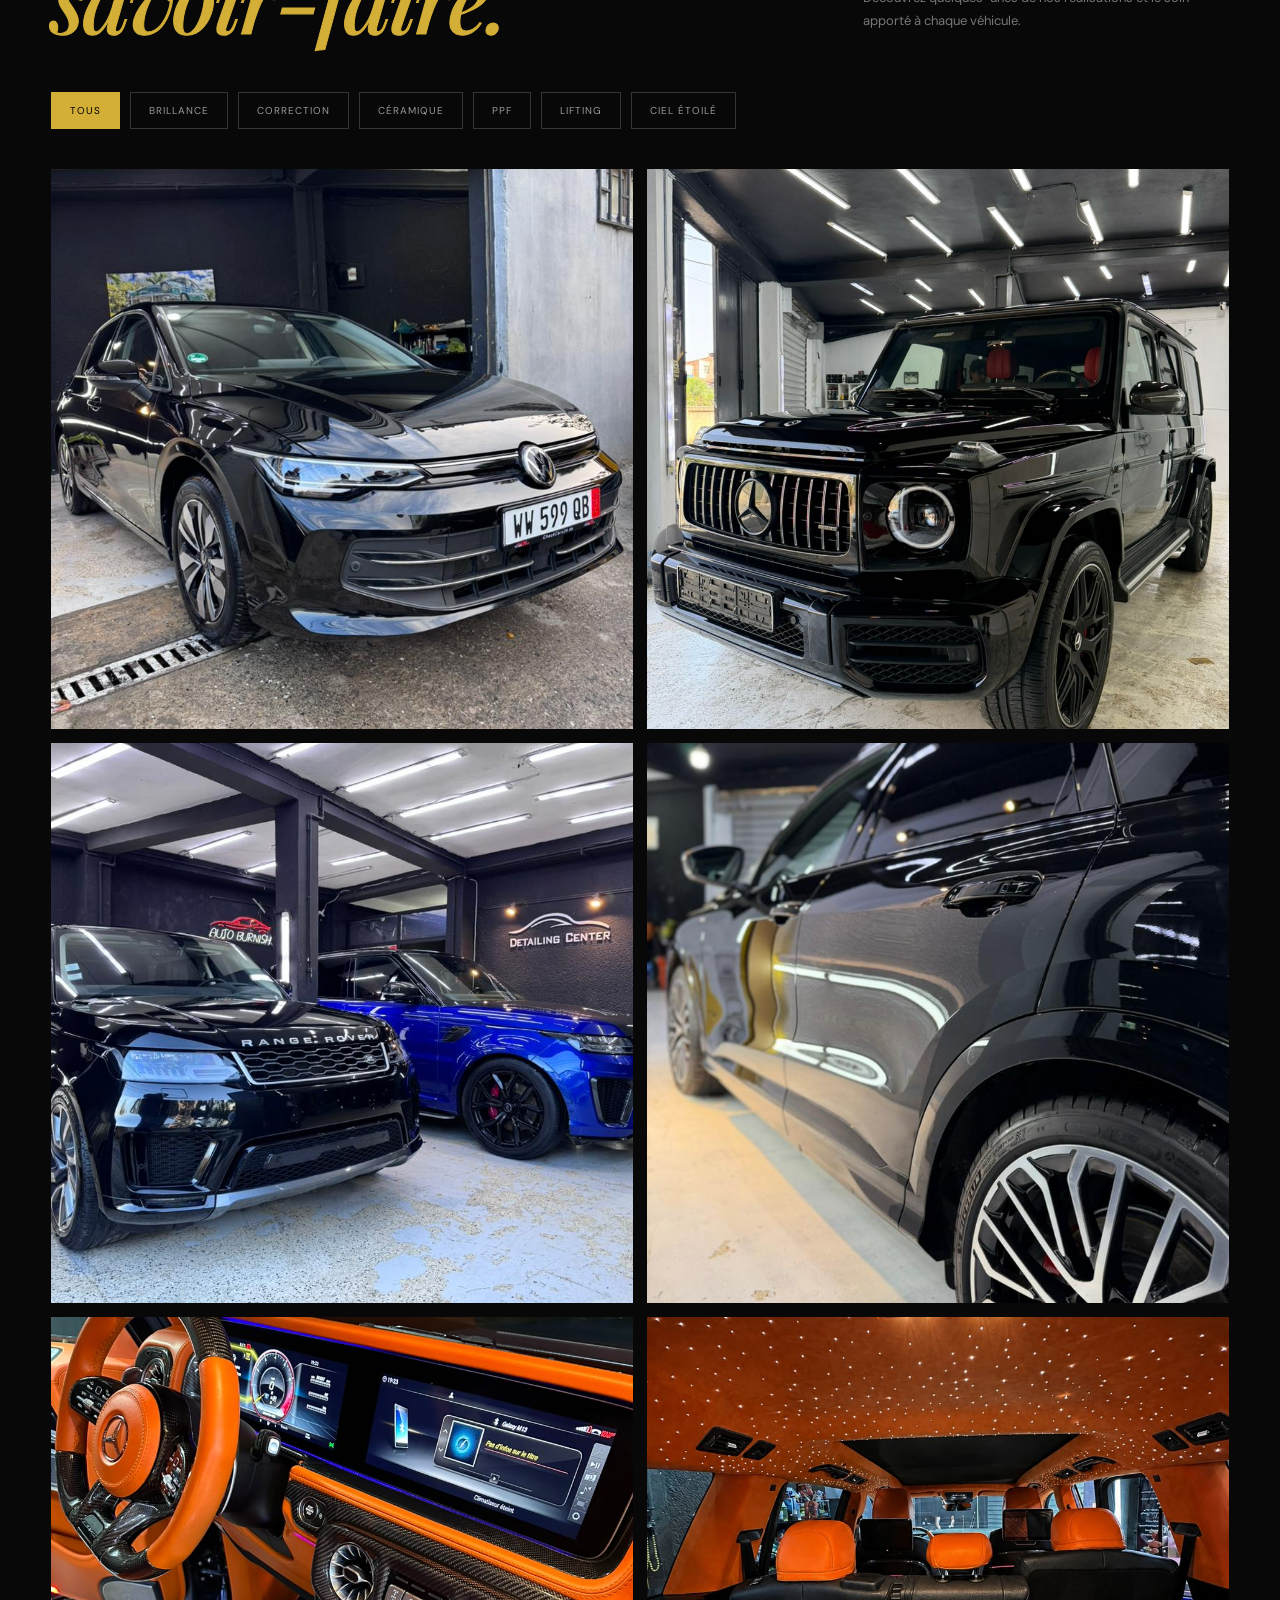
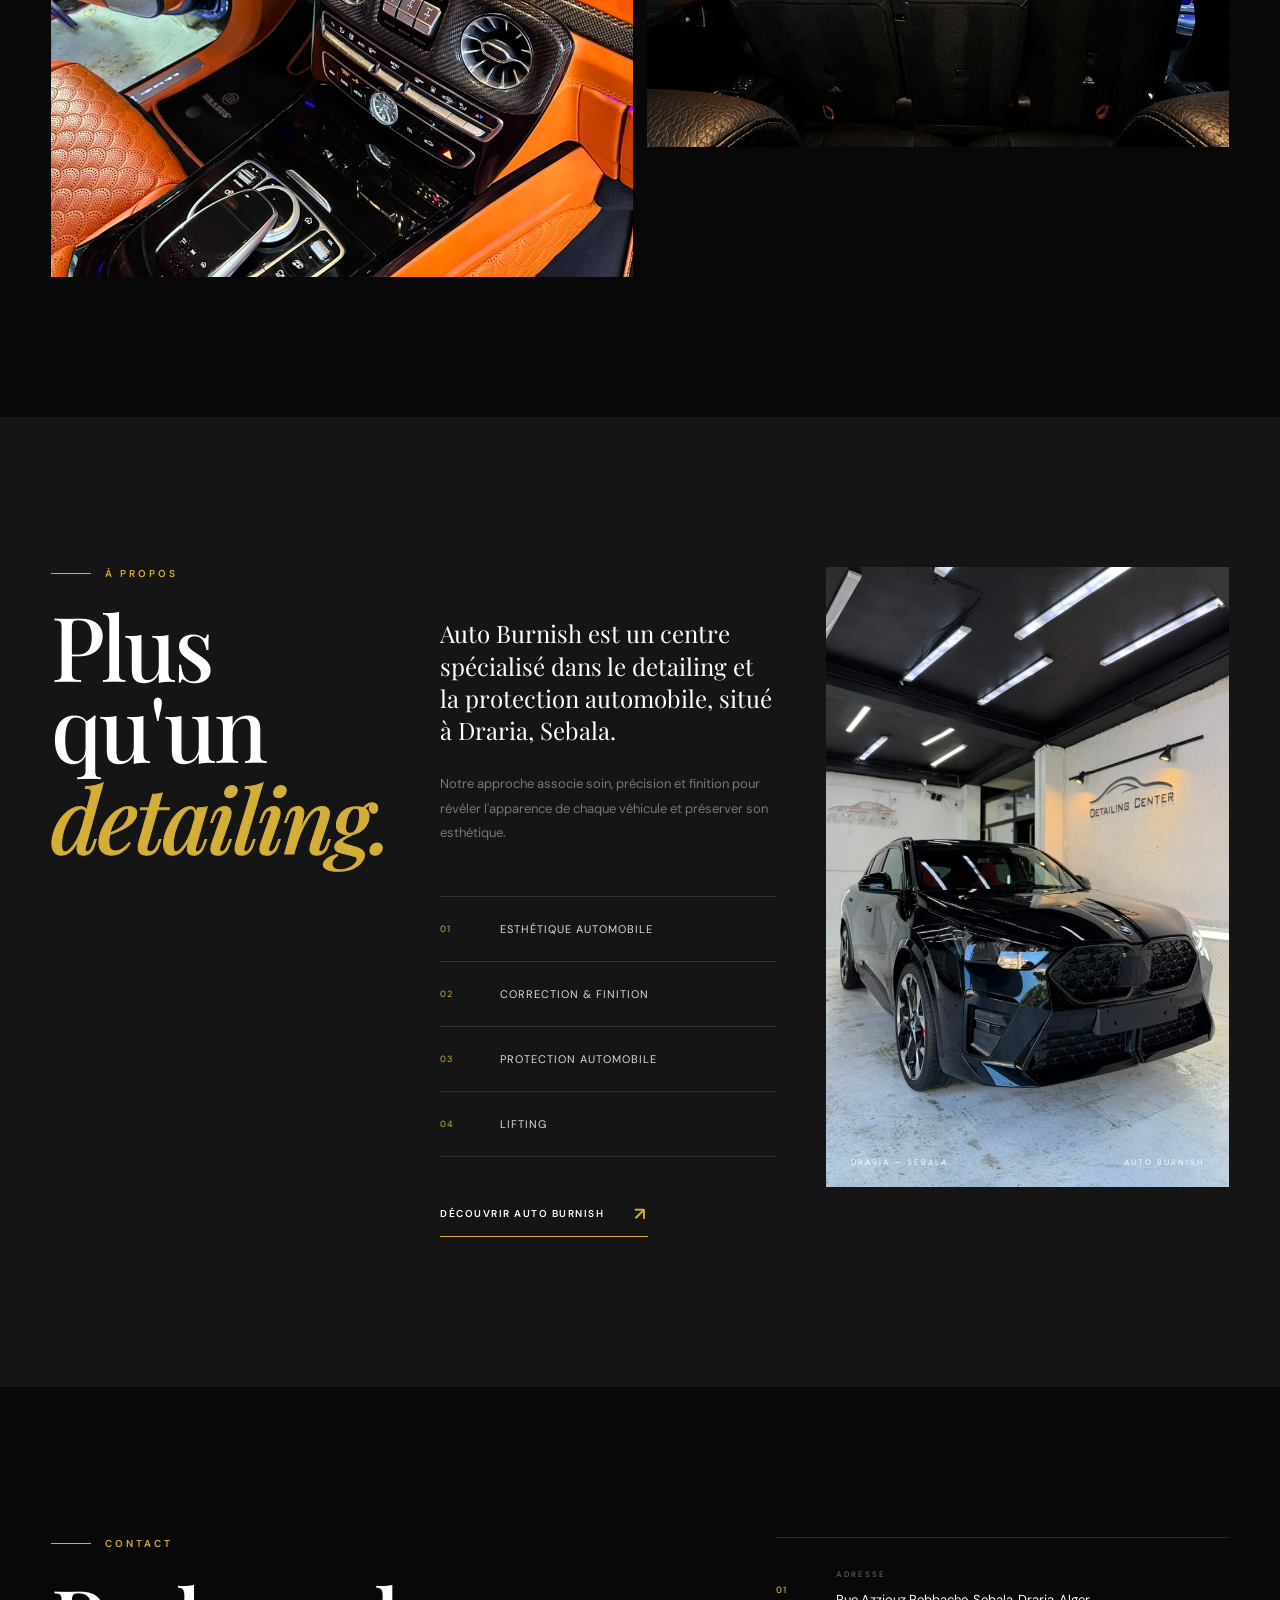
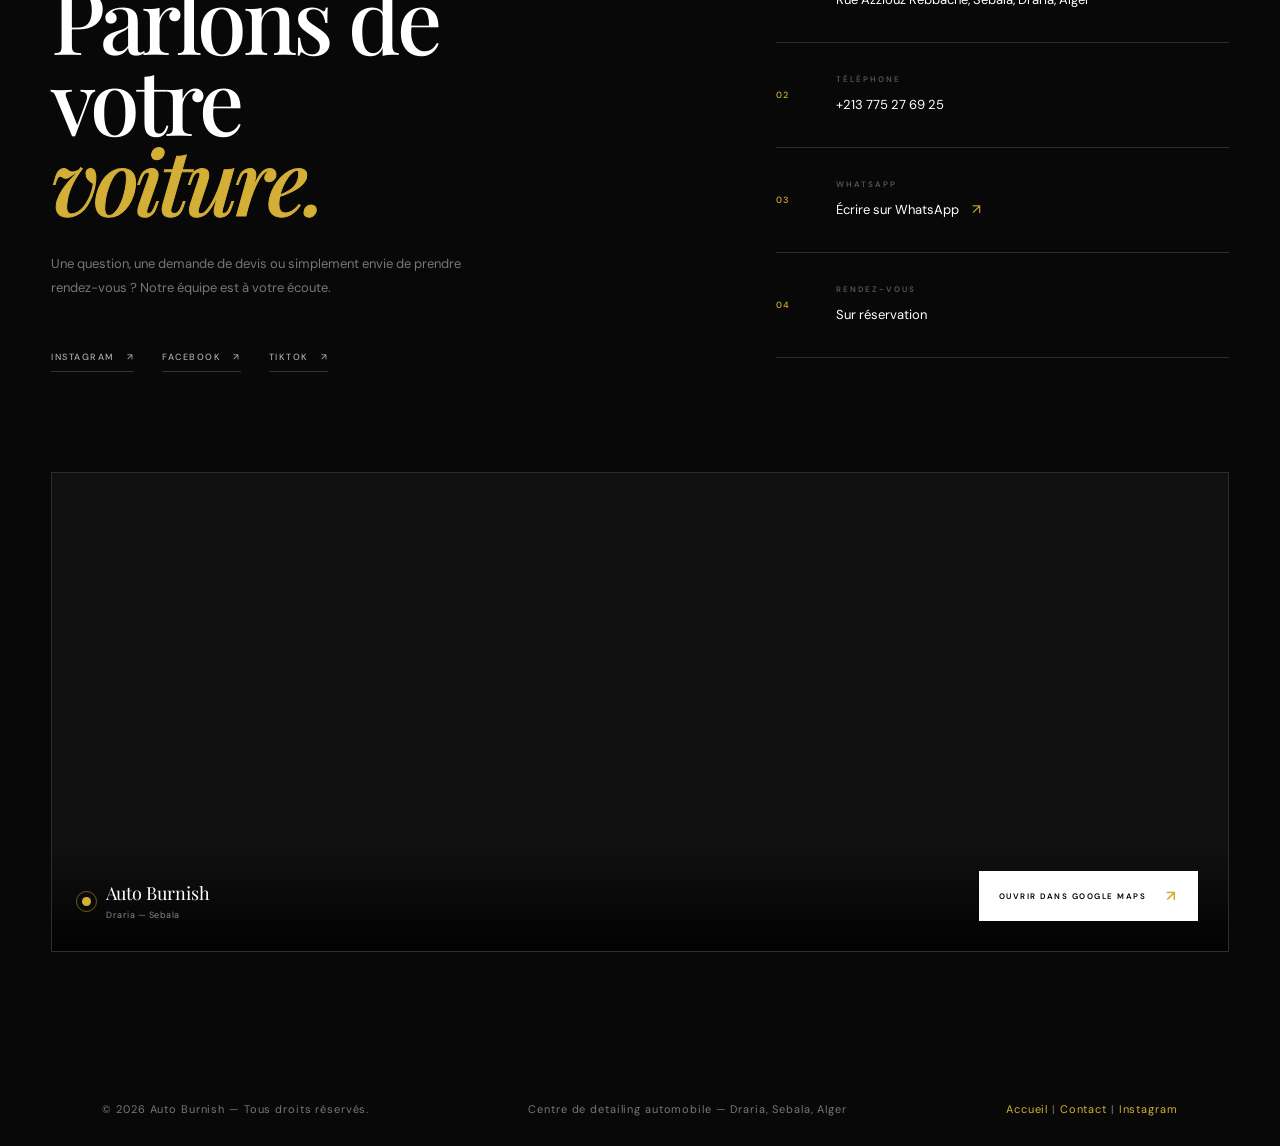
==== commit c4a96704: "Update website" ====
--- a/index.html
+++ b/index.html
@@ -3,6 +3,25 @@
 
 <head>
     <meta charset="UTF-8">
+
+    <!-- Set language/direction before first paint, so saved
+         EN/AR visitors never see a French-then-flip flash -->
+    <script>
+    (function () {
+        try {
+            var lang = localStorage.getItem("autoBurnishLanguage") || "fr";
+            if (["fr", "en", "ar"].indexOf(lang) === -1) {
+                lang = "fr";
+            }
+            document.documentElement.lang = lang;
+            document.documentElement.dir = lang === "ar" ? "rtl" : "ltr";
+            if (lang === "ar") {
+                document.documentElement.classList.add("rtl");
+            }
+        } catch (e) {}
+    })();
+    </script>
+
 
     <!-- Responsive -->
     <meta name="viewport" content="width=device-width, initial-scale=1.0">
@@ -40,7 +59,7 @@
             <!-- Desktop Navigation -->
            <nav class="nav-links">
 
-    <a href="#home" class="active">
+    <a href="#home" class="active" data-i18n="nav.home">
         Accueil
     </a>
 
@@ -51,17 +70,17 @@
             type="button"
             class="nav-dropdown-toggle"
         >
-            Packages
+            <span data-i18n="nav.packages_toggle">Packages</span>
             <span>⌄</span>
         </button>
 
         <div class="nav-dropdown-menu">
 
-            <a href="pages/packages.html">
+            <a href="pages/packages.html" data-i18n="nav.packs">
                 Packs
             </a>
 
-            <a href="pages/services.html">
+            <a href="pages/services.html" data-i18n="nav.services">
                 Services
             </a>
 
@@ -77,17 +96,17 @@
             type="button"
             class="nav-dropdown-toggle"
         >
-            Notre travail
+            <span data-i18n="nav.work_toggle">Notre travail</span>
             <span>⌄</span>
         </button>
 
         <div class="nav-dropdown-menu">
 
-            <a href="#results">
+            <a href="#results" data-i18n="nav.before_after">
                 Avant / Après
             </a>
 
-            <a href="#gallery">
+            <a href="#gallery" data-i18n="nav.gallery">
                 Réalisations
             </a>
 
@@ -96,12 +115,12 @@
     </div>
 
 
-    <a href="#about">
+    <a href="#about" data-i18n="nav.about">
         À propos
     </a>
 
 
-    <a href="#contact">
+    <a href="#contact" data-i18n="nav.contact">
         Contact
     </a>
 
@@ -111,18 +130,18 @@
             <div class="nav-actions">
 
                 <!-- Language -->
-                <button class="language-btn">
+                <button class="language-btn" aria-label="Choisir la langue" data-i18n-aria-label="nav.lang_aria">
                     FR
                     <span>⌄</span>
                 </button>
 
                 <!-- CTA -->
-                <a href="pages/booking.html" class="nav-cta">
+                <a href="pages/booking.html" class="nav-cta" data-i18n="nav.reserve">
                     Réserver
                 </a>
 
                 <!-- Mobile Menu -->
-                <button class="menu-btn" aria-label="Ouvrir le menu">
+                <button class="menu-btn" aria-label="Ouvrir le menu" data-i18n-aria-label="nav.menu_aria">
                     <span></span>
                     <span></span>
                 </button>
@@ -178,28 +197,20 @@
 
         <div class="hero-label">
             <span class="hero-line"></span>
-            AUTO BURNISH
+            <span data-i18n="hero.label">AUTO BURNISH</span>
         </div>
 
-        <h1>
-            L'art du
-            <span>detailing</span>
-           <h1 class="edit"> automobile. </h1> 
-        </h1>
-
-        <p class="hero-description">
-            Sublimez votre véhicule.
-            <br>
-            Préservez son excellence.
-        </p>
+        <h1 data-i18n-html="hero.title">L'art du <span>detailing</span> automobile.</h1>
+
+        <p class="hero-description" data-i18n-html="hero.desc">Sublimez votre véhicule.<br>Préservez son excellence.</p>
 
         <div class="hero-buttons">
 
-            <a href="#packages" class="gold-button">
+            <a href="#packages" class="gold-button" data-i18n="hero.cta_primary">
                 Découvrir nos services
             </a>
 
-            <a href="#contact" class="outline-button">
+            <a href="#contact" class="outline-button" data-i18n="hero.cta_secondary">
                 Nous contacter
             </a>
 
@@ -211,8 +222,8 @@
     <!-- Hero Side Information -->
     <div class="hero-side-info">
 
-        <span>DETAILING</span>
-        <span>AUTOMOBILE</span>
+        <span data-i18n="hero.side_1">DETAILING</span>
+        <span data-i18n="hero.side_2">AUTOMOBILE</span>
 
     </div>
 
@@ -233,18 +244,14 @@
 
             <div class="section-label">
                 <span></span>
-                NOS PACKAGES
+                <span data-i18n="packages_section.label">NOS PACKAGES</span>
             </div>
 
             <div class="section-heading-row">
 
-                <h2>
-                    Des solutions pour 
-                    chaque
-                    <em> véhicule.</em>
-                </h2>
-
-                <p>
+                <h2 data-i18n-html="packages_section.heading">Des solutions pour chaque<em> véhicule.</em></h2>
+
+                <p data-i18n="packages_section.desc">
                     Découvrez nos solutions de detailing
                     et de protection automobile, adaptées
                     aux besoins de votre véhicule.
@@ -270,6 +277,7 @@
                     <img
                         src="assets/images/packages/brillance,.jpg"
                         alt="Pack Brillance Auto Burnish"
+                        data-i18n-alt="pkg_home.p1.title"
                     >
 
                     <span class="package-number">
@@ -283,23 +291,21 @@
 
                     <div class="package-top">
 
-                        <span class="package-category">
+                        <span class="package-category" data-i18n="pkg_home.p1.category">
                             DETAILING
                         </span>
 
-                        <span class="package-price">
-                            À partir de 15 000 DA
-                        </span>
-
-                    </div>
-
-
-                    <h3>
+                        <span class="package-price"><span data-i18n="common.from">À partir de</span> 15 000 DA</span>
+
+                    </div>
+
+
+                    <h3 data-i18n="pkg_home.p1.title">
                         Pack Brillance
                     </h3>
 
 
-                    <p>
+                    <p data-i18n="pkg_home.p1.desc">
                         Un soin complet pour retrouver
                         propreté, éclat et finition.
                     </p>
@@ -307,15 +313,15 @@
 
                     <div class="package-includes">
 
-                        <span>Nettoyage extérieur</span>
-                        <span>Nettoyage intérieur</span>
-                        <span>Polissage</span>
+                        <span data-i18n="pkg_home.p1.tag1">Nettoyage extérieur</span>
+                        <span data-i18n="pkg_home.p1.tag2">Nettoyage intérieur</span>
+                        <span data-i18n="pkg_home.p1.tag3">Polissage</span>
 
                     </div>
 
 
                     <a href="pages/packages.html#brillance" class="package-link">
-                        Découvrir le pack
+                        <span data-i18n="common.discover_pack">Découvrir le pack</span>
                         <span>↗</span>
                     </a>
 
@@ -336,6 +342,7 @@
                     <img
                         src="assets/images/packages/correction.jpg"
                         alt="Correction des rayures Auto Burnish"
+                        data-i18n-alt="pkg_home.p2.category"
                     >
 
                     <span class="package-number">
@@ -349,25 +356,19 @@
 
                     <div class="package-top">
 
-                        <span class="package-category">
+                        <span class="package-category" data-i18n="pkg_home.p2.category">
                             CORRECTION
                         </span>
 
-                        <span class="package-price">
-                            À partir de 35 000 DA
-                        </span>
-
-                    </div>
-
-
-                    <h3>
-                        Correction des rayures
-                        <br>
-                        <span>et micro-rayures</span>
-                    </h3>
-
-
-                    <p>
+                        <span class="package-price"><span data-i18n="common.from">À partir de</span> 35 000 DA</span>
+
+                    </div>
+
+
+                    <h3 data-i18n-html="pkg_home.p2.title">Correction des rayures<br><span>et micro-rayures</span></h3>
+
+
+                    <p data-i18n="pkg_home.p2.desc">
                         Une correction destinée à améliorer
                         la clarté et l'aspect de la peinture.
                     </p>
@@ -375,15 +376,15 @@
 
                     <div class="package-includes">
 
-                        <span>Polissage</span>
-                        <span>Correction peinture</span>
-                        <span>Correction des rayures</span>
+                        <span data-i18n="pkg_home.p2.tag1">Polissage</span>
+                        <span data-i18n="pkg_home.p2.tag2">Correction peinture</span>
+                        <span data-i18n="pkg_home.p2.tag3">Correction des rayures</span>
 
                     </div>
 
 
                     <a href="pages/packages.html#correction" class="package-link">
-                        Découvrir le pack
+                        <span data-i18n="common.discover_pack">Découvrir le pack</span>
                         <span>↗</span>
                     </a>
 
@@ -404,6 +405,7 @@
                     <img
                         src="assets/images/packages/ceramic.jpg"
                         alt="Protection céramique Auto Burnish"
+                        data-i18n-alt="pkg_home.p3.category"
                     >
 
                     <span class="package-number">
@@ -417,25 +419,19 @@
 
                     <div class="package-top">
 
-                        <span class="package-category">
+                        <span class="package-category" data-i18n="pkg_home.p3.category">
                             PROTECTION
                         </span>
 
-                        <span class="package-price">
-                            À partir de 70 000 DA
-                        </span>
-
-                    </div>
-
-
-                    <h3>
-                        Protection
-                        <br>
-                        <span>Céramique</span>
-                    </h3>
-
-
-                    <p>
+                        <span class="package-price"><span data-i18n="common.from">À partir de</span> 70 000 DA</span>
+
+                    </div>
+
+
+                    <h3 data-i18n-html="pkg_home.p3.title">Protection<br><span>Céramique</span></h3>
+
+
+                    <p data-i18n="pkg_home.p3.desc">
                         Une protection premium combinant
                         correction, finition et protection
                         de différentes surfaces.
@@ -444,15 +440,15 @@
 
                     <div class="package-includes">
 
-                        <span>Polissage / correction</span>
-                        <span>Application céramique</span>
-                        <span>Protection vitres & jantes</span>
+                        <span data-i18n="pkg_home.p3.tag1">Polissage / correction</span>
+                        <span data-i18n="pkg_home.p3.tag2">Application céramique</span>
+                        <span data-i18n="pkg_home.p3.tag3">Protection vitres & jantes</span>
 
                     </div>
 
 
                     <a href="pages/packages.html#ceramic" class="package-link">
-                        Découvrir le pack
+                        <span data-i18n="common.discover_pack">Découvrir le pack</span>
                         <span>↗</span>
                     </a>
 
@@ -473,6 +469,7 @@
                     <img
                         src="assets/images/packages/ppf.jpg"
                         alt="Protection PPF Auto Burnish"
+                        data-i18n-alt="pkg_home.p4.category"
                     >
 
                     <span class="package-number">
@@ -486,25 +483,19 @@
 
                     <div class="package-top">
 
-                        <span class="package-category">
+                        <span class="package-category" data-i18n="pkg_home.p4.category">
                             PROTECTION
                         </span>
 
-                        <span class="package-price">
-                            À partir de 300 000 DA
-                        </span>
-
-                    </div>
-
-
-                    <h3>
-                        Protection
-                        <br>
-                        <span>PPF</span>
-                    </h3>
-
-
-                    <p>
+                        <span class="package-price"><span data-i18n="common.from">À partir de</span> 300 000 DA</span>
+
+                    </div>
+
+
+                    <h3 data-i18n-html="pkg_home.p4.title">Protection<br><span>PPF</span></h3>
+
+
+                    <p data-i18n="pkg_home.p4.desc">
                         Une protection de la peinture
                         adaptée aux zones choisies
                         ou au véhicule complet.
@@ -513,15 +504,15 @@
 
                     <div class="package-includes">
 
-                        <span>Pare-chocs</span>
-                        <span>Capot</span>
-                        <span>Véhicule complet</span>
+                        <span data-i18n="pkg_home.p4.tag1">Pare-chocs</span>
+                        <span data-i18n="pkg_home.p4.tag2">Capot</span>
+                        <span data-i18n="pkg_home.p4.tag3">Véhicule complet</span>
 
                     </div>
 
 
                     <a href="pages/packages.html#ppf" class="package-link">
-                        Découvrir le pack
+                        <span data-i18n="common.discover_pack">Découvrir le pack</span>
                         <span>↗</span>
                     </a>
 
@@ -552,19 +543,14 @@
 
                 <div class="section-label">
                     <span></span>
-                    SERVICES
-                </div>
-
-                <h2>
-                    Les détails qui font
-                    <br>
-                    
-                    <em> la différence.</em>
-                </h2>
+                    <span data-i18n="services_section.label">SERVICES</span>
+                </div>
+
+                <h2 data-i18n-html="services_section.heading">Les détails qui font<br><em> la différence.</em></h2>
 
             </div>
 
-            <p>
+            <p data-i18n="services_section.desc">
                 Des prestations complémentaires pour
                 personnaliser le soin de votre véhicule
                 selon ses besoins.
@@ -590,16 +576,17 @@
                     <img
                         src="assets/images/services/polissage.jpg"
                         alt="Polissage Auto Burnish"
+                    data-i18n-alt="svc_home.s1.title"
                         >
                 </div>
 
                 <div class="service-info">
 
-                    <h3>
+                    <h3 data-i18n="svc_home.s1.title">
                         Polissage
                     </h3>
 
-                    <p>
+                    <p data-i18n="svc_home.s1.desc">
                         Redonnez profondeur, éclat et
                         finition à la carrosserie.
                     </p>
@@ -627,16 +614,17 @@
                     <img
                     src="assets/images/services/cuir.jpg"
                     alt="Traitement de cuir"
+                    data-i18n-alt="svc_home.s2.title"
                 >
                 </div>
 
                 <div class="service-info">
 
-                    <h3>
+                    <h3 data-i18n="svc_home.s2.title">
                         Traitement de cuir
                     </h3>
 
-                    <p>
+                    <p data-i18n="svc_home.s2.desc">
                         Un soin dédié aux surfaces en cuir
                         pour préserver leur aspect et leur finition.
                     </p>
@@ -664,16 +652,17 @@
                     <img
                         src="assets/images/services/ciel.jpg"
                         alt="Ciel étoilé"
+                    data-i18n-alt="svc_home.s3.title"
                     >
                 </div>
 
                 <div class="service-info">
 
-                    <h3>
+                    <h3 data-i18n="svc_home.s3.title">
                         Ciel étoilé
                     </h3>
 
-                    <p>
+                    <p data-i18n="svc_home.s3.desc">
                         Une personnalisation lumineuse pour
                         créer une ambiance unique à l'intérieur.
                     </p>
@@ -701,16 +690,17 @@
                     <img
                         src="assets/images/services/lifting.jpg"
                         alt="Lifting"
+                    data-i18n-alt="svc_home.s4.title"
                     >
                 </div>
 
                 <div class="service-info">
 
-                    <h3>
+                    <h3 data-i18n="svc_home.s4.title">
                         Lifting
                     </h3>
 
-                    <p>
+                    <p data-i18n="svc_home.s4.desc">
                         Nettoyage et soin des différents
                         éléments de l'habitacle.
                     </p>
@@ -738,16 +728,17 @@
                     <img
                         src="assets/images/services/finition.jpg"
                         alt="Finition & lustre"
+                    data-i18n-alt="svc_home.s5.title"
                     >
                 </div>
 
                 <div class="service-info">
 
-                    <h3>
+                    <h3 data-i18n="svc_home.s5.title">
                         Finition & lustre
                     </h3>
 
-                    <p>
+                    <p data-i18n="svc_home.s5.desc">
                         Travail de finition pour mettre
                         en valeur la brillance du véhicule.
                     </p>
@@ -775,16 +766,17 @@
                     <img
                         src="assets/images/services/protection.jpg"
                         alt="Protection personnalisée"
+                    data-i18n-alt="svc_home.s6.title"
                     >
                 </div>
 
                 <div class="service-info">
 
-                    <h3>
+                    <h3 data-i18n="svc_home.s6.title">
                         Protection personnalisée
                     </h3>
 
-                    <p>
+                    <p data-i18n="svc_home.s6.desc">
                         Une solution adaptée aux surfaces
                         et aux besoins spécifiques du véhicule.
                     </p>
@@ -819,17 +811,12 @@
 
             <div class="section-label">
                 <span></span>
-                POURQUOI NOUS
+                <span data-i18n="why_section.label">POURQUOI NOUS</span>
             </div>
 
-            <h2>
-                L'exigence dans chaque
-             
-               
-                <em> détail.</em>
-            </h2>
-
-            <p>
+            <h2 data-i18n-html="why_section.heading">L'exigence dans chaque<em> détail.</em></h2>
+
+            <p data-i18n="why_section.desc">
                 Chez Auto Burnish, chaque intervention est pensée
                 pour révéler, préserver et protéger votre véhicule.
             </p>
@@ -850,11 +837,11 @@
                     ✦
                 </div>
 
-                <h3>
+                <h3 data-i18n="why_section.w1_title">
                     Précision
                 </h3>
 
-                <p>
+                <p data-i18n="why_section.w1_desc">
                     Un travail minutieux porté sur chaque
                     surface et chaque détail du véhicule.
                 </p>
@@ -872,11 +859,11 @@
                     ◇
                 </div>
 
-                <h3>
+                <h3 data-i18n="why_section.w2_title">
                     Attention au détail
                 </h3>
 
-                <p>
+                <p data-i18n="why_section.w2_desc">
                     Une approche soignée pour obtenir
                     une finition propre et homogène.
                 </p>
@@ -894,11 +881,11 @@
                     ✧
                 </div>
 
-                <h3>
+                <h3 data-i18n="why_section.w3_title">
                     Finition premium
                 </h3>
 
-                <p>
+                <p data-i18n="why_section.w3_desc">
                     Nous recherchons une finition qui met
                     réellement en valeur votre véhicule.
                 </p>
@@ -916,11 +903,11 @@
                     ◉
                 </div>
 
-                <h3>
+                <h3 data-i18n="why_section.w4_title">
                     Protection
                 </h3>
 
-                <p>
+                <p data-i18n="why_section.w4_desc">
                     Des solutions de protection adaptées
                     aux besoins de votre véhicule.
                 </p>
@@ -948,16 +935,12 @@
 
             <div class="section-label">
                 <span></span>
-                AVANT / APRÈS
+                <span data-i18n="before_after.label">AVANT / APRÈS</span>
             </div>
 
-            <h2>
-                La différence
-                <br>
-                <em>se voit.</em>
-            </h2>
-
-            <p>
+            <h2 data-i18n-html="before_after.heading">La différence<br><em>se voit.</em></h2>
+
+            <p data-i18n="before_after.desc">
                 Découvrez la transformation du véhicule
                 à travers nos réalisations.
             </p>
@@ -981,10 +964,10 @@
 
                         <img
                             src="assets/images/before-after/after-01.jpg"
-                            alt="Résultat Auto Burnish"
-                        >
-
-                        <span class="comparison-label after-label">
+                            alt="Résultat Auto Burnish" data-i18n-alt="before_after.alt_after"
+                        >
+
+                        <span class="comparison-label after-label" data-i18n="before_after.after">
                             APRÈS
                         </span>
 
@@ -995,10 +978,10 @@
 
                         <img
                             src="assets/images/before-after/before-01.jpg"
-                            alt="Véhicule avant intervention"
-                        >
-
-                        <span class="comparison-label before-label">
+                            alt="Véhicule avant intervention" data-i18n-alt="before_after.alt_before"
+                        >
+
+                        <span class="comparison-label before-label" data-i18n="before_after.before">
                             AVANT
                         </span>
 
@@ -1012,7 +995,7 @@
                         <button
                             class="slider-button"
                             type="button"
-                            aria-label="Comparer avant et après"
+                            aria-label="Comparer avant et après" data-i18n-aria-label="before_after.slider_aria"
                         >
                             <span>‹</span>
                             <span>›</span>
@@ -1031,10 +1014,10 @@
 
                         <img
                             src="assets/images/before-after/after-02.jpg"
-                            alt="Résultat Auto Burnish"
-                        >
-
-                        <span class="comparison-label after-label">
+                            alt="Résultat Auto Burnish" data-i18n-alt="before_after.alt_after"
+                        >
+
+                        <span class="comparison-label after-label" data-i18n="before_after.after">
                             APRÈS
                         </span>
 
@@ -1045,10 +1028,10 @@
 
                         <img
                             src="assets/images/before-after/before-02.jpg"
-                            alt="Véhicule avant intervention"
-                        >
-
-                        <span class="comparison-label before-label">
+                            alt="Véhicule avant intervention" data-i18n-alt="before_after.alt_before"
+                        >
+
+                        <span class="comparison-label before-label" data-i18n="before_after.before">
                             AVANT
                         </span>
 
@@ -1062,7 +1045,7 @@
                         <button
                             class="slider-button"
                             type="button"
-                            aria-label="Comparer avant et après"
+                            aria-label="Comparer avant et après" data-i18n-aria-label="before_after.slider_aria"
                         >
                             <span>‹</span>
                             <span>›</span>
@@ -1081,10 +1064,10 @@
 
                         <img
                             src="assets/images/before-after/after-03.jpg"
-                            alt="Résultat Auto Burnish"
-                        >
-
-                        <span class="comparison-label after-label">
+                            alt="Résultat Auto Burnish" data-i18n-alt="before_after.alt_after"
+                        >
+
+                        <span class="comparison-label after-label" data-i18n="before_after.after">
                             APRÈS
                         </span>
 
@@ -1095,10 +1078,10 @@
 
                         <img
                             src="assets/images/before-after/before-03.jpg"
-                            alt="Véhicule avant intervention"
-                        >
-
-                        <span class="comparison-label before-label">
+                            alt="Véhicule avant intervention" data-i18n-alt="before_after.alt_before"
+                        >
+
+                        <span class="comparison-label before-label" data-i18n="before_after.before">
                             AVANT
                         </span>
 
@@ -1112,7 +1095,7 @@
                         <button
                             class="slider-button"
                             type="button"
-                            aria-label="Comparer avant et après"
+                            aria-label="Comparer avant et après" data-i18n-aria-label="before_after.slider_aria"
                         >
                             <span>‹</span>
                             <span>›</span>
@@ -1131,10 +1114,10 @@
 
                         <img
                             src="assets/images/before-after/after-04.jpg"
-                            alt="Résultat Auto Burnish"
-                        >
-
-                        <span class="comparison-label after-label">
+                            alt="Résultat Auto Burnish" data-i18n-alt="before_after.alt_after"
+                        >
+
+                        <span class="comparison-label after-label" data-i18n="before_after.after">
                             APRÈS
                         </span>
 
@@ -1145,10 +1128,10 @@
 
                         <img
                             src="assets/images/before-after/before-04.jpg"
-                            alt="Véhicule avant intervention"
-                        >
-
-                        <span class="comparison-label before-label">
+                            alt="Véhicule avant intervention" data-i18n-alt="before_after.alt_before"
+                        >
+
+                        <span class="comparison-label before-label" data-i18n="before_after.before">
                             AVANT
                         </span>
 
@@ -1160,7 +1143,7 @@
                         <button
                             class="slider-button"
                             type="button"
-                            aria-label="Comparer avant et après"
+                            aria-label="Comparer avant et après" data-i18n-aria-label="before_after.slider_aria"
                         >
                             <span>‹</span>
                             <span>›</span>
@@ -1177,10 +1160,10 @@
                     <div class="comparison-after">
                         <img
                             src="assets/images/before-after/after-05.jpg"
-                            alt="Résultat Auto Burnish"
+                            alt="Résultat Auto Burnish" data-i18n-alt="before_after.alt_after"
                         >
                     
-                        <span class="comparison-label after-label">
+                        <span class="comparison-label after-label" data-i18n="before_after.after">
                             APRÈS
                         </span>
                     </div>
@@ -1188,10 +1171,10 @@
                     <div class="comparison-before">
                         <img
                             src="assets/images/before-after/before-05.jpg"
-                            alt="Véhicule avant intervention"
+                            alt="Véhicule avant intervention" data-i18n-alt="before_after.alt_before"
                         >
                     
-                        <span class="comparison-label before-label">
+                        <span class="comparison-label before-label" data-i18n="before_after.before">
                             AVANT
                         </span>
                     </div>
@@ -1202,7 +1185,7 @@
                         <button
                             class="slider-button"
                             type="button"
-                            aria-label="Comparer avant et après"
+                            aria-label="Comparer avant et après" data-i18n-aria-label="before_after.slider_aria"
                         >
                             <span>‹</span>
                             <span>›</span>
@@ -1218,10 +1201,10 @@
                     <div class="comparison-after">
                         <img
                             src="assets/images/before-after/after-06.jpg"
-                            alt="Résultat Auto Burnish"
+                            alt="Résultat Auto Burnish" data-i18n-alt="before_after.alt_after"
                         >
                     
-                        <span class="comparison-label after-label">
+                        <span class="comparison-label after-label" data-i18n="before_after.after">
                             APRÈS
                         </span>
                     </div>
@@ -1229,10 +1212,10 @@
                     <div class="comparison-before">
                         <img
                             src="assets/images/before-after/before-06.jpg"
-                            alt="Véhicule avant intervention"
+                            alt="Véhicule avant intervention" data-i18n-alt="before_after.alt_before"
                         >
                     
-                        <span class="comparison-label before-label">
+                        <span class="comparison-label before-label" data-i18n="before_after.before">
                             AVANT
                         </span>
                     </div>
@@ -1243,7 +1226,7 @@
                         <button
                             class="slider-button"
                             type="button"
-                            aria-label="Comparer avant et après"
+                            aria-label="Comparer avant et après" data-i18n-aria-label="before_after.slider_aria"
                         >
                             <span>‹</span>
                             <span>›</span>
@@ -1259,10 +1242,10 @@
                     <div class="comparison-after">
                         <img
                             src="assets/images/before-after/after-07.jpg"
-                            alt="Résultat Auto Burnish"
+                            alt="Résultat Auto Burnish" data-i18n-alt="before_after.alt_after"
                         >
                     
-                        <span class="comparison-label after-label">
+                        <span class="comparison-label after-label" data-i18n="before_after.after">
                             APRÈS
                         </span>
                     </div>
@@ -1270,10 +1253,10 @@
                     <div class="comparison-before">
                         <img
                             src="assets/images/before-after/before-07.jpg"
-                            alt="Véhicule avant intervention"
+                            alt="Véhicule avant intervention" data-i18n-alt="before_after.alt_before"
                         >
                     
-                        <span class="comparison-label before-label">
+                        <span class="comparison-label before-label" data-i18n="before_after.before">
                             AVANT
                         </span>
                     </div>
@@ -1284,7 +1267,7 @@
                         <button
                             class="slider-button"
                             type="button"
-                            aria-label="Comparer avant et après"
+                            aria-label="Comparer avant et après" data-i18n-aria-label="before_after.slider_aria"
                         >
                             <span>‹</span>
                             <span>›</span>
@@ -1300,10 +1283,10 @@
                     <div class="comparison-after">
                         <img
                             src="assets/images/before-after/after-08.jpg"
-                            alt="Résultat Auto Burnish"
+                            alt="Résultat Auto Burnish" data-i18n-alt="before_after.alt_after"
                         >
                     
-                        <span class="comparison-label after-label">
+                        <span class="comparison-label after-label" data-i18n="before_after.after">
                             APRÈS
                         </span>
                     </div>
@@ -1311,10 +1294,10 @@
                     <div class="comparison-before">
                         <img
                             src="assets/images/before-after/before-08.jpg"
-                            alt="Véhicule avant intervention"
+                            alt="Véhicule avant intervention" data-i18n-alt="before_after.alt_before"
                         >
                     
-                        <span class="comparison-label before-label">
+                        <span class="comparison-label before-label" data-i18n="before_after.before">
                             AVANT
                         </span>
                     </div>
@@ -1325,7 +1308,7 @@
                         <button
                             class="slider-button"
                             type="button"
-                            aria-label="Comparer avant et après"
+                            aria-label="Comparer avant et après" data-i18n-aria-label="before_after.slider_aria"
                         >
                             <span>‹</span>
                             <span>›</span>
@@ -1341,10 +1324,10 @@
                     <div class="comparison-after">
                         <img
                             src="assets/images/before-after/after-09.jpg"
-                            alt="Résultat Auto Burnish"
+                            alt="Résultat Auto Burnish" data-i18n-alt="before_after.alt_after"
                         >
                     
-                        <span class="comparison-label after-label">
+                        <span class="comparison-label after-label" data-i18n="before_after.after">
                             APRÈS
                         </span>
                     </div>
@@ -1352,10 +1335,10 @@
                     <div class="comparison-before">
                         <img
                             src="assets/images/before-after/before-09.jpg"
-                            alt="Véhicule avant intervention"
+                            alt="Véhicule avant intervention" data-i18n-alt="before_after.alt_before"
                         >
                     
-                        <span class="comparison-label before-label">
+                        <span class="comparison-label before-label" data-i18n="before_after.before">
                             AVANT
                         </span>
                     </div>
@@ -1366,7 +1349,7 @@
                         <button
                             class="slider-button"
                             type="button"
-                            aria-label="Comparer avant et après"
+                            aria-label="Comparer avant et après" data-i18n-aria-label="before_after.slider_aria"
                         >
                             <span>‹</span>
                             <span>›</span>
@@ -1382,10 +1365,10 @@
                     <div class="comparison-after">
                         <img
                             src="assets/images/before-after/after-10.jpg"
-                            alt="Résultat Auto Burnish"
+                            alt="Résultat Auto Burnish" data-i18n-alt="before_after.alt_after"
                         >
                     
-                        <span class="comparison-label after-label">
+                        <span class="comparison-label after-label" data-i18n="before_after.after">
                             APRÈS
                         </span>
                     </div>
@@ -1393,10 +1376,10 @@
                     <div class="comparison-before">
                         <img
                             src="assets/images/before-after/before-10.jpg"
-                            alt="Véhicule avant intervention"
+                            alt="Véhicule avant intervention" data-i18n-alt="before_after.alt_before"
                         >
                     
-                        <span class="comparison-label before-label">
+                        <span class="comparison-label before-label" data-i18n="before_after.before">
                             AVANT
                         </span>
                     </div>
@@ -1410,7 +1393,7 @@
                         <button
                             class="slider-button"
                             type="button"
-                            aria-label="Comparer avant et après"
+                            aria-label="Comparer avant et après" data-i18n-aria-label="before_after.slider_aria"
                         >
                             <span>‹</span>
                             <span>›</span>
@@ -1431,13 +1414,9 @@
                     01 / 04
                 </span>
 
-                <h3>
-                    Une finition
-                    <br>
-                    <em>soignée.</em>
-                </h3>
-
-                <p>
+                <h3 data-i18n-html="before_after.info_heading">Une finition<br><em>soignée.</em></h3>
+
+                <p data-i18n="before_after.info_desc">
                     Chaque réalisation met en valeur
                     le travail effectué sur le véhicule.
                 </p>
@@ -1450,7 +1429,7 @@
                     <button
                         class="comparison-prev"
                         type="button"
-                        aria-label="Réalisation précédente"
+                        aria-label="Réalisation précédente" data-i18n-aria-label="before_after.prev_aria"
                     >
                         ←
                     </button>
@@ -1458,7 +1437,7 @@
                     <button
                         class="comparison-next"
                         type="button"
-                        aria-label="Réalisation suivante"
+                        aria-label="Réalisation suivante" data-i18n-aria-label="before_after.next_aria"
                     >
                         →
                     </button>
@@ -1470,7 +1449,7 @@
 
                     <span></span>
 
-                    Faites glisser pour comparer
+                    <span data-i18n="before_after.note">Faites glisser pour comparer</span>
 
                 </div>
 
@@ -1497,17 +1476,14 @@
 
                 <div class="section-label">
                     <span></span>
-                    NOS RÉALISATIONS
-                </div>
-
-                <h2>
-                    Notre
-                    <em>savoir-faire.</em>
-                </h2>
+                    <span data-i18n="gallery_section.label">NOS RÉALISATIONS</span>
+                </div>
+
+                <h2 data-i18n-html="gallery_section.heading">Notre<em> savoir-faire.</em></h2>
 
             </div>
 
-            <p>
+            <p data-i18n="gallery_section.desc">
                 Découvrez quelques-unes de nos réalisations
                 et le soin apporté à chaque véhicule.
             </p>
@@ -1520,37 +1496,37 @@
         <div class="gallery-filters reveal">
 
             <button class="gallery-filter active"
-                    data-filter="all">
+                    data-filter="all" data-i18n="gallery_section.filter_all">
                 Tous
             </button>
 
             <button class="gallery-filter"
-                    data-filter="brillance">
+                    data-filter="brillance" data-i18n="gallery_section.cat_brillance">
                 Brillance
             </button>
 
             <button class="gallery-filter"
-                    data-filter="correction">
+                    data-filter="correction" data-i18n="gallery_section.cat_correction">
                 Correction
             </button>
 
             <button class="gallery-filter"
-                    data-filter="ceramique">
+                    data-filter="ceramique" data-i18n="gallery_section.cat_ceramique">
                 Céramique
             </button>
 
             <button class="gallery-filter"
-                    data-filter="ppf">
+                    data-filter="ppf" data-i18n="gallery_section.cat_ppf">
                 PPF
             </button>
 
             <button class="gallery-filter"
-                    data-filter="lifting">
+                    data-filter="lifting" data-i18n="gallery_section.cat_lifting">
                 Lifting
             </button>
 
             <button class="gallery-filter"
-                    data-filter="ciel-etoile">
+                    data-filter="ciel-etoile" data-i18n="gallery_section.cat_ciel">
                 Ciel étoilé
             </button>
 
@@ -1573,12 +1549,12 @@
 
                 <img
                     src="assets/images/gallery/brillance-01.jpg"
-                    alt="Pack Brillance"
+                    alt="Pack Brillance" data-i18n-alt="gallery_section.cat_brillance"
                     loading="lazy"
                 >
 
                 <div class="gallery-overlay">
-                    <span>Brillance</span>
+                    <span data-i18n="gallery_section.cat_brillance">Brillance</span>
                     <strong>↗</strong>
                 </div>
 
@@ -1592,12 +1568,12 @@
 
                 <img
                     src="assets/images/gallery/brillance-02.jpg"
-                    alt="Pack Brillance"
+                    alt="Pack Brillance" data-i18n-alt="gallery_section.cat_brillance"
                     loading="lazy"
                 >
 
                 <div class="gallery-overlay">
-                    <span>Brillance</span>
+                    <span data-i18n="gallery_section.cat_brillance">Brillance</span>
                     <strong>↗</strong>
                 </div>
 
@@ -1611,12 +1587,12 @@
 
                 <img
                     src="assets/images/gallery/brillance-03.jpg"
-                    alt="Pack Brillance"
+                    alt="Pack Brillance" data-i18n-alt="gallery_section.cat_brillance"
                     loading="lazy"
                 >
 
                 <div class="gallery-overlay">
-                    <span>Brillance</span>
+                    <span data-i18n="gallery_section.cat_brillance">Brillance</span>
                     <strong>↗</strong>
                 </div>
 
@@ -1634,12 +1610,12 @@
 
                 <img
                     src="assets/images/gallery/correction-01.jpg"
-                    alt="Correction des rayures"
+                    alt="Correction des rayures" data-i18n-alt="gallery_section.cat_correction"
                     loading="lazy"
                 >
 
                 <div class="gallery-overlay">
-                    <span>Correction</span>
+                    <span data-i18n="gallery_section.cat_correction">Correction</span>
                     <strong>↗</strong>
                 </div>
 
@@ -1653,12 +1629,12 @@
 
                 <img
                     src="assets/images/gallery/correction-02.jpg"
-                    alt="Correction des rayures"
+                    alt="Correction des rayures" data-i18n-alt="gallery_section.cat_correction"
                     loading="lazy"
                 >
 
                 <div class="gallery-overlay">
-                    <span>Correction</span>
+                    <span data-i18n="gallery_section.cat_correction">Correction</span>
                     <strong>↗</strong>
                 </div>
 
@@ -1672,12 +1648,12 @@
 
                 <img
                     src="assets/images/gallery/correction-03.jpg"
-                    alt="Correction des rayures"
+                    alt="Correction des rayures" data-i18n-alt="gallery_section.cat_correction"
                     loading="lazy"
                 >
 
                 <div class="gallery-overlay">
-                    <span>Correction</span>
+                    <span data-i18n="gallery_section.cat_correction">Correction</span>
                     <strong>↗</strong>
                 </div>
 
@@ -1695,12 +1671,12 @@
 
                 <img
                     src="assets/images/gallery/ceramique-01.jpg"
-                    alt="Protection céramique"
+                    alt="Protection céramique" data-i18n-alt="gallery_section.cat_ceramique"
                     loading="lazy"
                 >
 
                 <div class="gallery-overlay">
-                    <span>Céramique</span>
+                    <span data-i18n="gallery_section.cat_ceramique">Céramique</span>
                     <strong>↗</strong>
                 </div>
 
@@ -1714,12 +1690,12 @@
 
                 <img
                     src="assets/images/gallery/ceramique-02.jpg"
-                    alt="Protection céramique"
+                    alt="Protection céramique" data-i18n-alt="gallery_section.cat_ceramique"
                     loading="lazy"
                 >
 
                 <div class="gallery-overlay">
-                    <span>Céramique</span>
+                    <span data-i18n="gallery_section.cat_ceramique">Céramique</span>
                     <strong>↗</strong>
                 </div>
 
@@ -1733,12 +1709,12 @@
 
                 <img
                     src="assets/images/gallery/ceramique-03.jpg"
-                    alt="Protection céramique"
+                    alt="Protection céramique" data-i18n-alt="gallery_section.cat_ceramique"
                     loading="lazy"
                 >
 
                 <div class="gallery-overlay">
-                    <span>Céramique</span>
+                    <span data-i18n="gallery_section.cat_ceramique">Céramique</span>
                     <strong>↗</strong>
                 </div>
 
@@ -1756,12 +1732,12 @@
 
                 <img
                     src="assets/images/gallery/ppf-01.jpg"
-                    alt="Protection PPF"
+                    alt="Protection PPF" data-i18n-alt="gallery_section.cat_ppf"
                     loading="lazy"
                 >
 
                 <div class="gallery-overlay">
-                    <span>Protection PPF</span>
+                    <span data-i18n="gallery_section.cat_ppf">Protection PPF</span>
                     <strong>↗</strong>
                 </div>
 
@@ -1775,12 +1751,12 @@
 
                 <img
                     src="assets/images/gallery/ppf-02.jpg"
-                    alt="Protection PPF"
+                    alt="Protection PPF" data-i18n-alt="gallery_section.cat_ppf"
                     loading="lazy"
                 >
 
                 <div class="gallery-overlay">
-                    <span>Protection PPF</span>
+                    <span data-i18n="gallery_section.cat_ppf">Protection PPF</span>
                     <strong>↗</strong>
                 </div>
 
@@ -1794,12 +1770,12 @@
 
                 <img
                     src="assets/images/gallery/ppf-03.jpg"
-                    alt="Protection PPF"
+                    alt="Protection PPF" data-i18n-alt="gallery_section.cat_ppf"
                     loading="lazy"
                 >
 
                 <div class="gallery-overlay">
-                    <span>Protection PPF</span>
+                    <span data-i18n="gallery_section.cat_ppf">Protection PPF</span>
                     <strong>↗</strong>
                 </div>
 
@@ -1817,12 +1793,12 @@
 
                 <img
                     src="assets/images/gallery/lifting-01.jpg"
-                    alt="lifting"
+                    alt="lifting" data-i18n-alt="gallery_section.cat_lifting"
                     loading="lazy"
                 >
 
                 <div class="gallery-overlay">
-                    <span>Lifting</span>
+                    <span data-i18n="gallery_section.cat_lifting">Lifting</span>
                     <strong>↗</strong>
                 </div>
 
@@ -1836,12 +1812,12 @@
 
                 <img
                     src="assets/images/gallery/lifting-02.jpg"
-                    alt="lifting"
+                    alt="lifting" data-i18n-alt="gallery_section.cat_lifting"
                     loading="lazy"
                 >
 
                 <div class="gallery-overlay">
-                    <span>Lifting</span>
+                    <span data-i18n="gallery_section.cat_lifting">Lifting</span>
                     <strong>↗</strong>
                 </div>
 
@@ -1855,12 +1831,12 @@
 
                 <img
                     src="assets/images/gallery/lifting-03.jpg"
-                    alt="lifting"
+                    alt="lifting" data-i18n-alt="gallery_section.cat_lifting"
                     loading="lazy"
                 >
 
                 <div class="gallery-overlay">
-                    <span>Lifting</span>
+                    <span data-i18n="gallery_section.cat_lifting">Lifting</span>
                     <strong>↗</strong>
                 </div>
 
@@ -1874,12 +1850,12 @@
 
                 <img
                     src="assets/images/gallery/lifting-04.jpg"
-                    alt="lifting"
+                    alt="lifting" data-i18n-alt="gallery_section.cat_lifting"
                     loading="lazy"
                 >
 
                 <div class="gallery-overlay">
-                    <span>Lifting</span>
+                    <span data-i18n="gallery_section.cat_lifting">Lifting</span>
                     <strong>↗</strong>
                 </div>
 
@@ -1896,12 +1872,12 @@
 
                 <img
                     src="assets/images/gallery/ciel-01.jpg"
-                    alt="Ciel étoilé"
+                    alt="Ciel étoilé" data-i18n-alt="gallery_section.cat_ciel"
                     loading="lazy"
                 >
 
                 <div class="gallery-overlay">
-                    <span>Ciel étoilé</span>
+                    <span data-i18n="gallery_section.cat_ciel">Ciel étoilé</span>
                     <strong>↗</strong>
                 </div>
 
@@ -1915,12 +1891,12 @@
 
                 <img
                     src="assets/images/gallery/ciel-02.jpg"
-                    alt="Ciel étoilé"
+                    alt="Ciel étoilé" data-i18n-alt="gallery_section.cat_ciel"
                     loading="lazy"
                 >
 
                 <div class="gallery-overlay">
-                    <span>Ciel étoilé</span>
+                    <span data-i18n="gallery_section.cat_ciel">Ciel étoilé</span>
                     <strong>↗</strong>
                 </div>
 
@@ -1952,14 +1928,10 @@
 
         <div class="section-label">
             <span></span>
-            À PROPOS
+            <span data-i18n="about.label">À PROPOS</span>
         </div>
 
-        <h2>
-            Plus qu'un
-            <br>
-            <em>detailing.</em>
-        </h2>
+        <h2 data-i18n-html="about.heading">Plus qu'un<br><em>detailing.</em></h2>
 
     </div>
 
@@ -1967,13 +1939,13 @@
     <!-- CENTER / CONTENT -->
     <div class="about-content reveal">
 
-        <p class="about-intro">
+        <p class="about-intro" data-i18n="about.intro">
             Auto Burnish est un centre spécialisé dans
             le detailing et la protection automobile,
             situé à Draria, Sebala.
         </p>
 
-        <p>
+        <p data-i18n="about.text">
             Notre approche associe soin, précision et
             finition pour révéler l'apparence de chaque
             véhicule et préserver son esthétique.
@@ -1983,22 +1955,22 @@
 
             <div class="about-service">
                 <span>01</span>
-                <strong>Esthétique automobile</strong>
+                <strong data-i18n="about.s1">Esthétique automobile</strong>
             </div>
 
             <div class="about-service">
                 <span>02</span>
-                <strong>Correction & finition</strong>
+                <strong data-i18n="about.s2">Correction & finition</strong>
             </div>
 
             <div class="about-service">
                 <span>03</span>
-                <strong>Protection automobile</strong>
+                <strong data-i18n="about.s3">Protection automobile</strong>
             </div>
 
             <div class="about-service">
                 <span>04</span>
-                <strong>Lifting</strong>
+                <strong data-i18n="about.s4">Lifting</strong>
             </div>
 
             
@@ -2006,7 +1978,7 @@
         </div>
 
         <a href="#contact" class="about-link">
-            Découvrir Auto Burnish
+            <span data-i18n="about.link">Découvrir Auto Burnish</span>
             <span>↗</span>
         </a>
 
@@ -2019,12 +1991,13 @@
         <img
             src="assets/images/about/about-main.jpg"
             alt="Auto Burnish - Centre de detailing"
+            data-i18n-alt="about.image_alt"
             loading="lazy"
         >
 
         <div class="about-image-caption">
-            <span>DRARIA — SEBALA</span>
-            <span>AUTO BURNISH</span>
+            <span data-i18n="about.caption_1">DRARIA — SEBALA</span>
+            <span data-i18n="about.caption_2">AUTO BURNISH</span>
         </div>
 
     </div>
@@ -2055,16 +2028,12 @@
 
                 <div class="section-label">
                     <span></span>
-                    CONTACT
-                </div>
-
-                <h2>
-                    Parlons de
-                    <br>
-                    votre <em> voiture.</em>
-                </h2>
-
-                <p>
+                    <span data-i18n="contact.label">CONTACT</span>
+                </div>
+
+                <h2 data-i18n-html="contact.heading">Parlons de<br>votre<em> voiture.</em></h2>
+
+                <p data-i18n="contact.desc">
                     Une question, une demande de devis ou
                     simplement envie de prendre rendez-vous ?
                     Notre équipe est à votre écoute.
@@ -2127,7 +2096,7 @@
 
                     <div class="contact-item-content">
 
-                        <small>
+                        <small data-i18n="contact.address_label">
                             ADRESSE
                         </small>
 
@@ -2136,8 +2105,8 @@
                             target="_blank"
                             rel="noopener noreferrer">
 
-                            Rue Azziouz Rebbache,
-                            Sebala, Draria, Alger
+                            <span data-i18n="contact.address_value">Rue Azziouz Rebbache,
+                            Sebala, Draria, Alger</span>
 
                         </a>
 
@@ -2156,7 +2125,7 @@
 
                     <div class="contact-item-content">
 
-                        <small>
+                        <small data-i18n="contact.phone_label">
                             TÉLÉPHONE
                         </small>
 
@@ -2181,7 +2150,7 @@
 
                     <div class="contact-item-content">
 
-                        <small>
+                        <small data-i18n="contact.whatsapp_label">
                             WHATSAPP
                         </small>
 
@@ -2190,7 +2159,7 @@
                             target="_blank"
                             rel="noopener noreferrer">
 
-                            Écrire sur WhatsApp
+                            <span data-i18n="contact.whatsapp_cta">Écrire sur WhatsApp</span>
                             <span class="contact-arrow">↗</span>
 
                         </a>
@@ -2210,11 +2179,11 @@
 
                     <div class="contact-item-content">
 
-                        <small>
+                        <small data-i18n="contact.appointment_label">
                             RENDEZ-VOUS
                         </small>
 
-                        <span class="contact-text">
+                        <span class="contact-text" data-i18n="contact.appointment_value">
                             Sur réservation
                         </span>
 
@@ -2250,11 +2219,11 @@
 
                     <div>
 
-                       <strong>
+                       <strong data-i18n="contact.map_name">
                             Auto Burnish
                         </strong>
                         
-                        <span class="map-address">
+                        <span class="map-address" data-i18n="contact.map_address">
                             Draria — Sebala
                         </span>
                     </div>
@@ -2268,7 +2237,7 @@
                     target="_blank"
                     rel="noopener noreferrer">
 
-                    Ouvrir dans Google Maps
+                    <span data-i18n="contact.map_button">Ouvrir dans Google Maps</span>
                     <span>↗</span>
 
                 </a>
@@ -2287,22 +2256,22 @@
     ======================================== -->
 <footer class="site-footer">
 
-    <div class="footer-brand">
+    <div class="footer-brand" data-i18n="footer.copyright">
        © 2026 Auto Burnish — Tous droits réservés.
     </div>
 
-    <p>
+    <p data-i18n="footer.tagline">
         Centre de detailing automobile —
         Draria, Sebala, Alger
     </p>
 
     <div class="footer-links">
 
-        <a href="#home">
+        <a href="#home" data-i18n="nav.home">
             Accueil
         </a>
         |
-        <a href="../index.html#contact">
+        <a href="../index.html#contact" data-i18n="nav.contact">
             Contact
         </a>
         |
@@ -2320,6 +2289,7 @@
     </main>
 
      <!-- JavaScript -->
+    <script src="js/translations.js"></script>
     <script src="js/main.js"></script>
 
 </html>
--- a/css/style.css
+++ b/css/style.css
@@ -322,7 +322,7 @@
 }
 
 
-.nav-dropdown-toggle span {
+.nav-dropdown-toggle span:last-child {
 
     color: var(--gold);
 
@@ -337,7 +337,7 @@
 
     position: absolute;
 
-    top: calc(100% + 25px);
+    top: calc(100% + 14px);
 
     left: 50%;
 
@@ -381,7 +381,7 @@
 
 
 .nav-dropdown.open
-.nav-dropdown-toggle span {
+.nav-dropdown-toggle span:last-child {
 
     transform: rotate(180deg);
 
@@ -421,6 +421,8 @@
 
 .nav-actions {
 
+    position: relative;
+
     display: flex;
 
     align-items: center;
@@ -458,6 +460,113 @@
     color: var(--gold);
 
     font-size: 15px;
+
+}
+
+
+.language-wrapper {
+
+    position: relative;
+
+    display: flex;
+
+    align-items: center;
+
+}
+
+
+.language-menu {
+
+    position: absolute;
+
+    top: calc(100% + 12px);
+
+    inset-inline-start: 0;
+
+    min-width: 90px;
+
+    padding: 6px 0;
+
+    background: rgba(15, 15, 15, 0.98);
+
+    border: 1px solid rgba(255,255,255,0.12);
+
+    box-shadow: 0 15px 35px rgba(0,0,0,0.4);
+
+    z-index: 2000;
+
+    opacity: 0;
+
+    visibility: hidden;
+
+    pointer-events: none;
+
+    transform: translateY(-10px);
+
+    transition:
+        opacity 0.3s var(--ease-luxury),
+        transform 0.3s var(--ease-luxury),
+        visibility 0.3s ease;
+
+}
+
+
+.language-menu.open {
+
+    opacity: 1;
+
+    visibility: visible;
+
+    pointer-events: auto;
+
+    transform: translateY(0);
+
+}
+
+
+.language-menu button {
+
+    display: block;
+
+    width: 100%;
+
+    padding: 11px 18px;
+
+    border: none;
+
+    background: transparent;
+
+    color: #aaa;
+
+    font-family: inherit;
+
+    font-size: 11px;
+
+    letter-spacing: 1px;
+
+    text-align: start;
+
+    cursor: pointer;
+
+    transition: color 0.25s ease, background 0.25s ease;
+
+}
+
+
+.language-menu button:hover {
+
+    color: var(--gold);
+
+    background: rgba(212, 175, 55, 0.08);
+
+}
+
+
+.language-menu button.active {
+
+    color: var(--gold);
+
+    font-weight: 600;
 
 }
 
@@ -756,6 +865,8 @@
 
     display: block;
 
+    margin-bottom: 0.20em;
+
     color: var(--gold);
 
     -webkit-text-stroke: 1px var(--gold);
@@ -1085,7 +1196,7 @@
 }
 
 
-.section-label span {
+.section-label span:first-child {
 
     width: 40px;
 
@@ -1433,7 +1544,7 @@
 }
 
 
-.package-link span {
+.package-link span:last-child {
 
     color: var(--gold);
 
@@ -1453,7 +1564,7 @@
 }
 
 
-.package-link:hover span {
+.package-link:hover span:last-child {
 
     transform: translate(4px, -4px);
 
@@ -2486,7 +2597,7 @@
 }
 
 
-.comparison-note span {
+.comparison-note span:first-child {
 
     width: 25px;
 
@@ -2997,7 +3108,7 @@
 }
 
 
-.about-link span {
+.about-link span:last-child {
 
     color: var(--gold);
 
@@ -3017,7 +3128,7 @@
 }
 
 
-.about-link:hover span {
+.about-link:hover span:last-child {
 
     transform: translate(4px, -4px);
 
@@ -3227,7 +3338,7 @@
 }
 
 
-.contact-socials a span {
+.contact-socials a .contact-arrow {
 
     color: var(--gold);
 
@@ -3249,7 +3360,7 @@
 }
 
 
-.contact-socials a:hover span {
+.contact-socials a:hover .contact-arrow {
 
     transform: translate(4px, -4px);
 
@@ -3558,7 +3669,7 @@
 }
 
 
-.map-button span {
+.map-button span:last-child {
 
     color: var(--gold);
 
@@ -3580,7 +3691,7 @@
 }
 
 
-.map-button:hover span {
+.map-button:hover span:last-child {
 
     transform: translate(4px, -4px);
 
@@ -3604,6 +3715,8 @@
         left: 0;
 
         width: 100%;
+
+        height: auto;
 
         display: flex;
 
@@ -3652,6 +3765,7 @@
     .nav-dropdown {
 
         width: 100%;
+        height: auto;
 
     }
 
@@ -5108,7 +5222,7 @@
     gap: 30px;
 }
 
-.package-detail-content .package-action span {
+.package-detail-content .package-action span:last-child {
     font-size: 16px;
 
     display: inline-block;
@@ -5116,7 +5230,7 @@
     transition: transform .35s var(--ease-luxury);
 }
 
-.package-detail-content .package-action:hover span {
+.package-detail-content .package-action:hover span:last-child {
     transform: translate(4px, -4px);
 }
 
@@ -5210,7 +5324,7 @@
 
 }
 
-.page-final-cta .package-action span {
+.page-final-cta .package-action span:last-child {
 
     display: inline-block;
 
@@ -5218,7 +5332,7 @@
 
 }
 
-.page-final-cta .package-action:hover span {
+.page-final-cta .package-action:hover span:last-child {
 
     transform: translate(4px, -4px);
 
@@ -5799,7 +5913,7 @@
     gap: 30px;
 }
 
-.services-page .service-detail-content .package-action span {
+.services-page .service-detail-content .package-action span:last-child {
     font-size: 16px;
 
     display: inline-block;
@@ -5807,7 +5921,7 @@
     transition: transform .35s var(--ease-luxury);
 }
 
-.services-page .service-detail-content .package-action:hover span {
+.services-page .service-detail-content .package-action:hover span:last-child {
     transform: translate(4px, -4px);
 }
 
@@ -7022,4 +7136,118 @@
         min-height: 150px;
     }
 
+}
+
+/* ========================================================
+   RTL SUPPORT (Arabic)
+   Only the layout/positioning rules that genuinely need to
+   flip for a right-to-left reading direction. Flex and grid
+   containers already reverse automatically once html[dir]
+   is set — this section only covers physical left/right
+   values, fixed rotations and components that must stay
+   visually left-to-right regardless of page direction.
+======================================================== */
+
+html.rtl {
+    direction: rtl;
+}
+
+html.rtl body {
+    font-family: "DM Sans", "Tahoma", sans-serif;
+}
+
+
+/* Hero side vertical label — mirror to the other edge */
+
+html.rtl .hero-side-info {
+    right: auto;
+    left: 35px;
+    transform: rotate(90deg);
+    transform-origin: left bottom;
+}
+
+
+/* Nav dropdown caret / language caret already centered via
+   translateX(-50%) — no change needed there. The language
+   menu itself uses inset-inline-end, which already flips. */
+
+
+/* Mobile nav / dropdown paddings are symmetric already —
+   only the text alignment needs to follow direction */
+
+html.rtl .nav-links a,
+html.rtl .nav-dropdown-menu a {
+    text-align: right;
+}
+
+
+/* Form labels / inputs / textareas follow reading direction */
+
+html.rtl .booking-page .form-group label,
+html.rtl .booking-page .form-note,
+html.rtl .booking-page .form-consent {
+    text-align: right;
+}
+
+html.rtl .booking-page input,
+html.rtl .booking-page select,
+html.rtl .booking-page textarea {
+    text-align: right;
+}
+
+
+/* Radio / checkbox rows should keep their control next to
+   the label it belongs to, not jump sides */
+
+html.rtl .contact-preferences label,
+html.rtl .form-consent label {
+    flex-direction: row-reverse;
+    text-align: right;
+}
+
+
+/* Before / After comparison slider relies on physical
+   pixel math (clientX vs. bounding rect). Keep this
+   component strictly left-to-right at all times so the
+   drag interaction and layered images never invert,
+   regardless of the surrounding page direction. */
+
+.comparison-gallery,
+.comparison,
+.comparison-before,
+.comparison-after,
+.comparison-slider {
+    direction: ltr;
+}
+
+
+/* Package / service "includes" tag rows and price rows are
+   flex and already mirror correctly — only the tag text
+   itself needs right alignment in Arabic */
+
+html.rtl .package-includes,
+html.rtl .about-services {
+    text-align: right;
+}
+
+
+/* Footer link separators read fine as-is; only align the
+   block to the right on Arabic for a natural reading start */
+
+html.rtl .footer-links {
+    direction: rtl;
+}
+
+
+@media (max-width: 900px) {
+
+    html.rtl .nav-links {
+        align-items: flex-end;
+    }
+
+    html.rtl .nav-dropdown-menu {
+        padding-right: 15px;
+        padding-left: 0;
+    }
+
 }
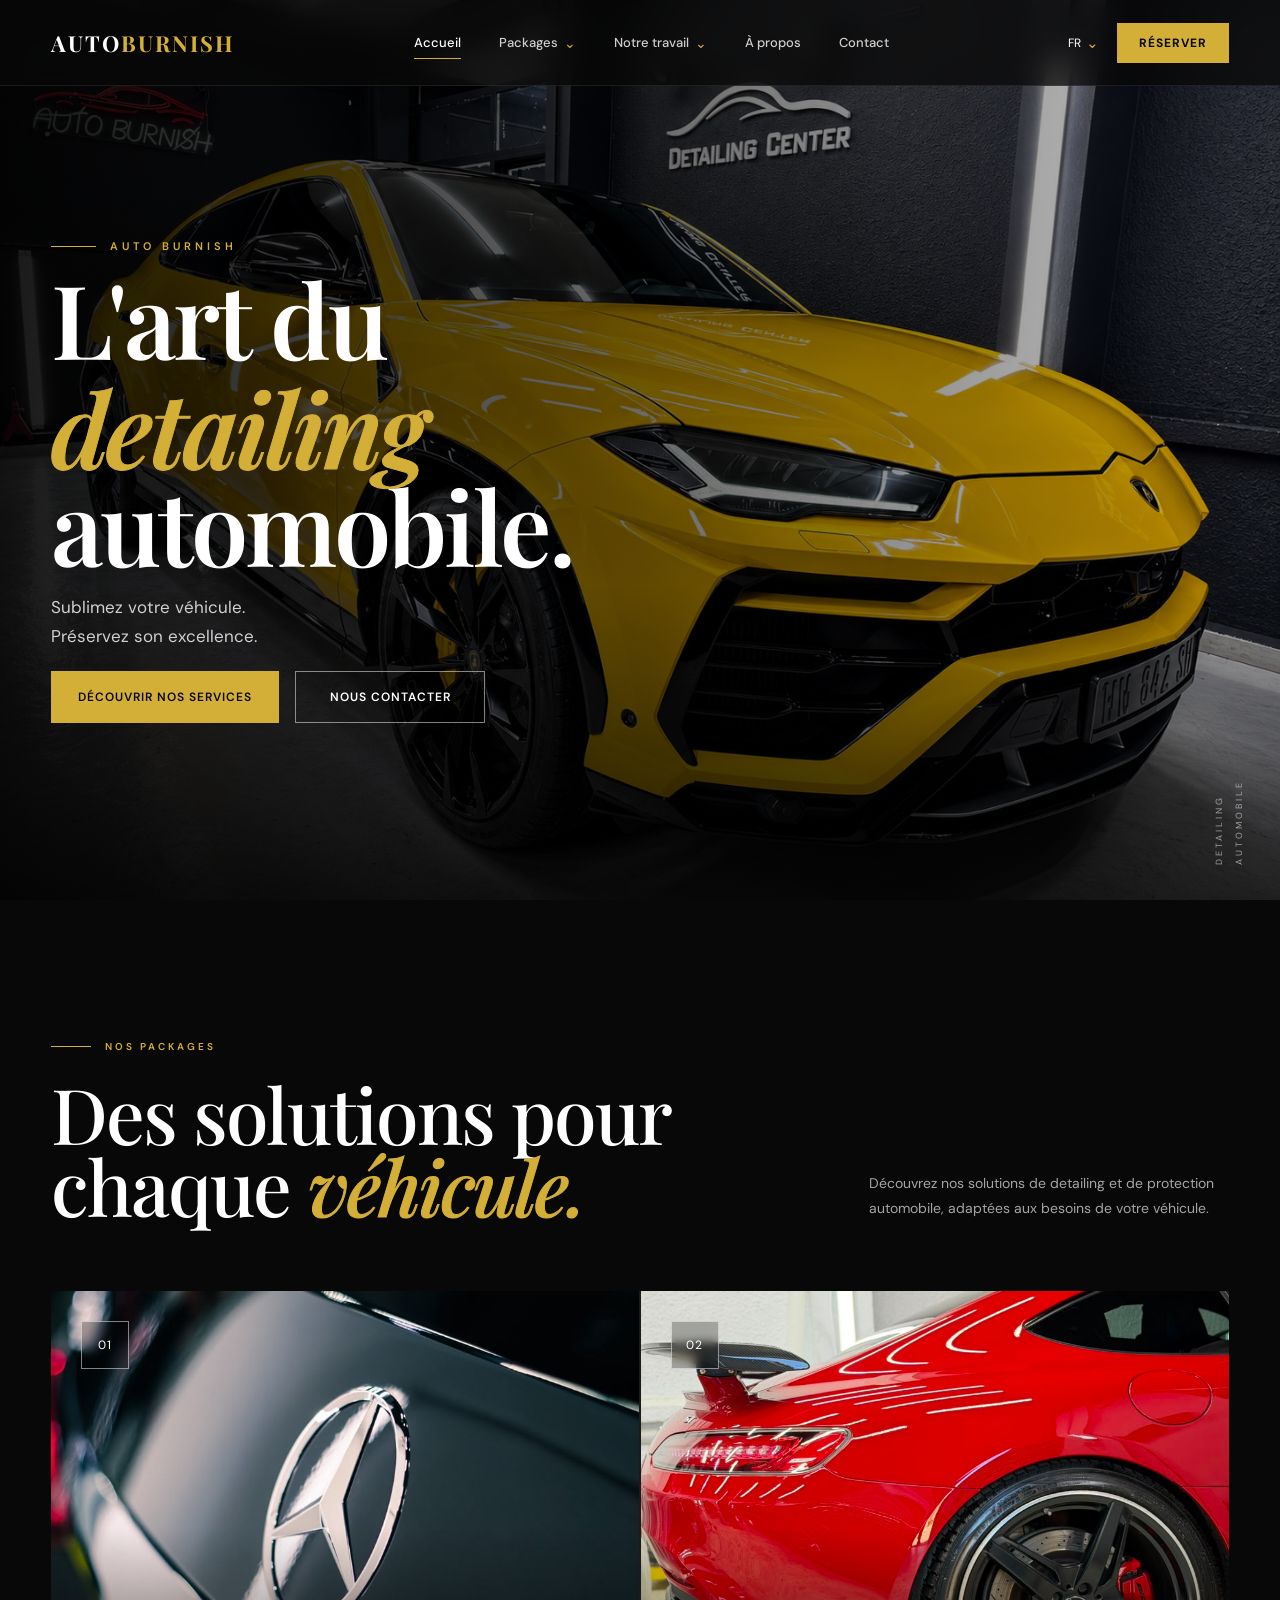
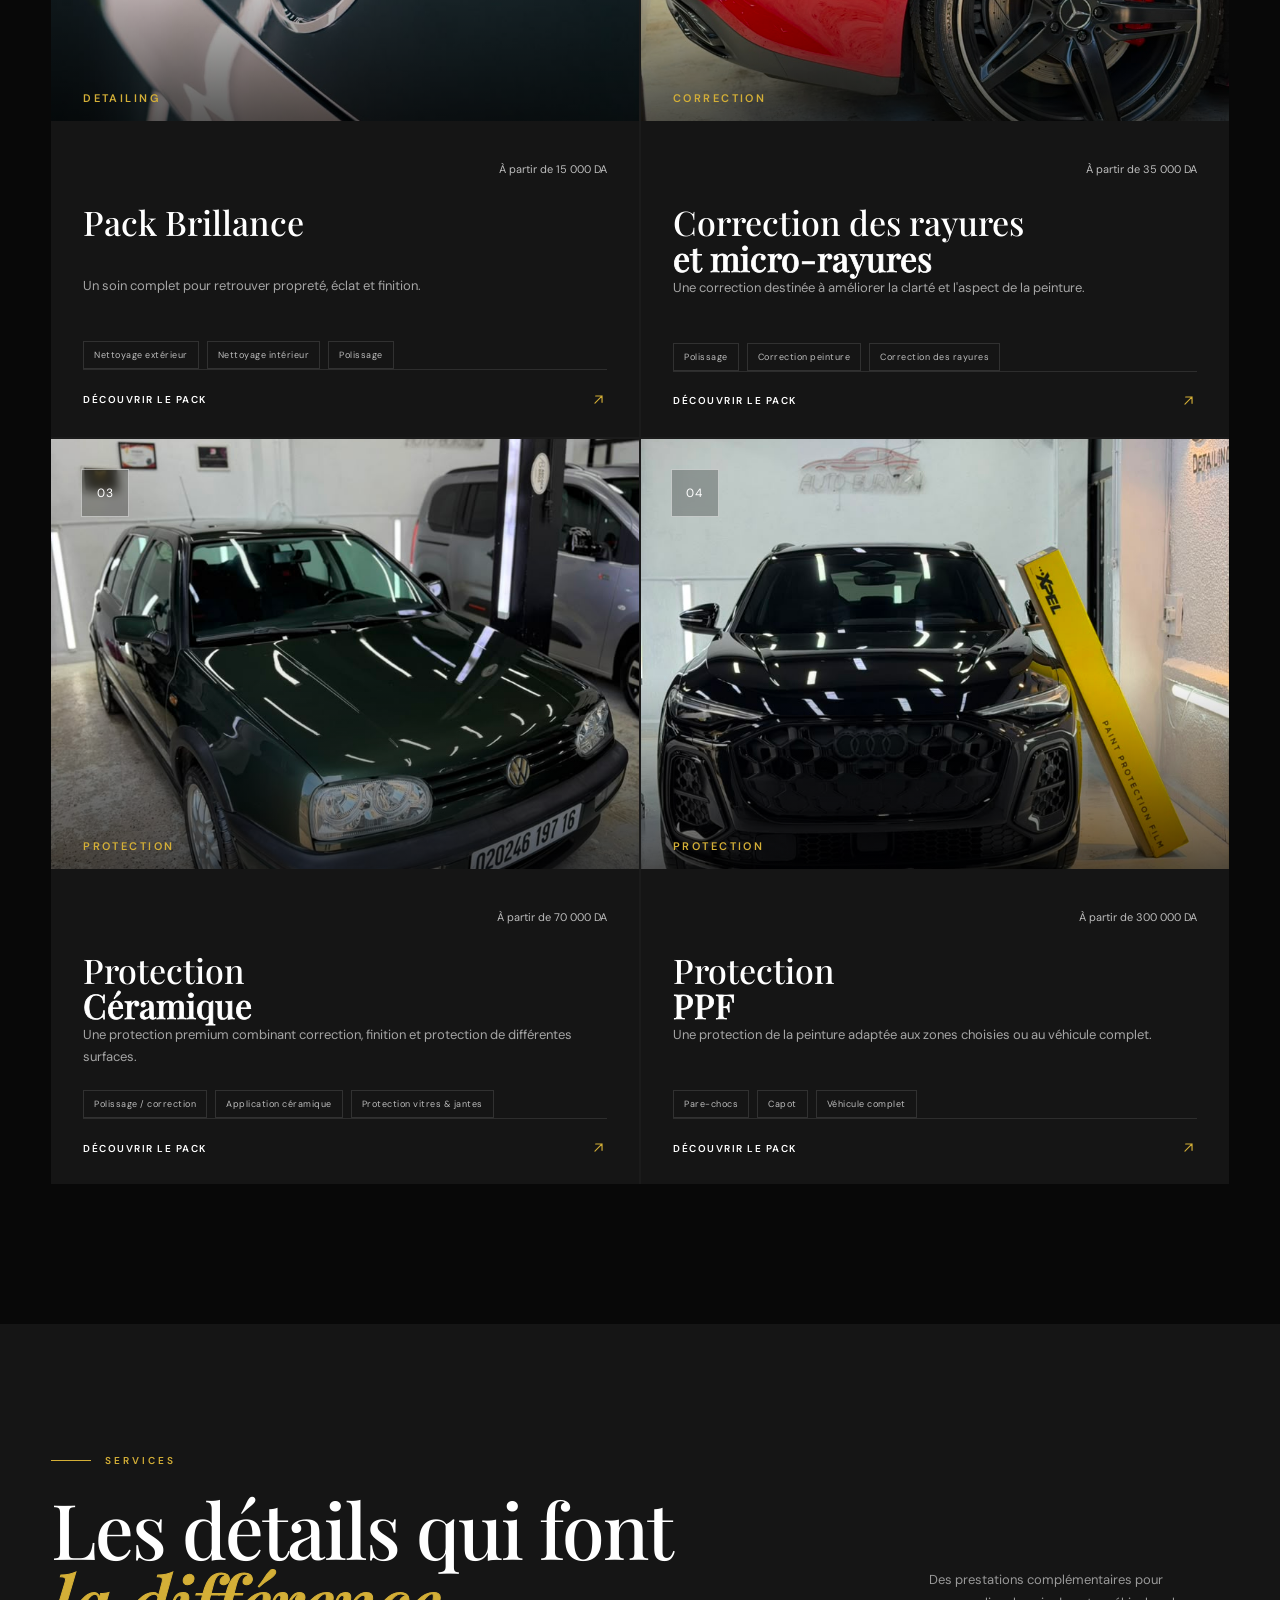
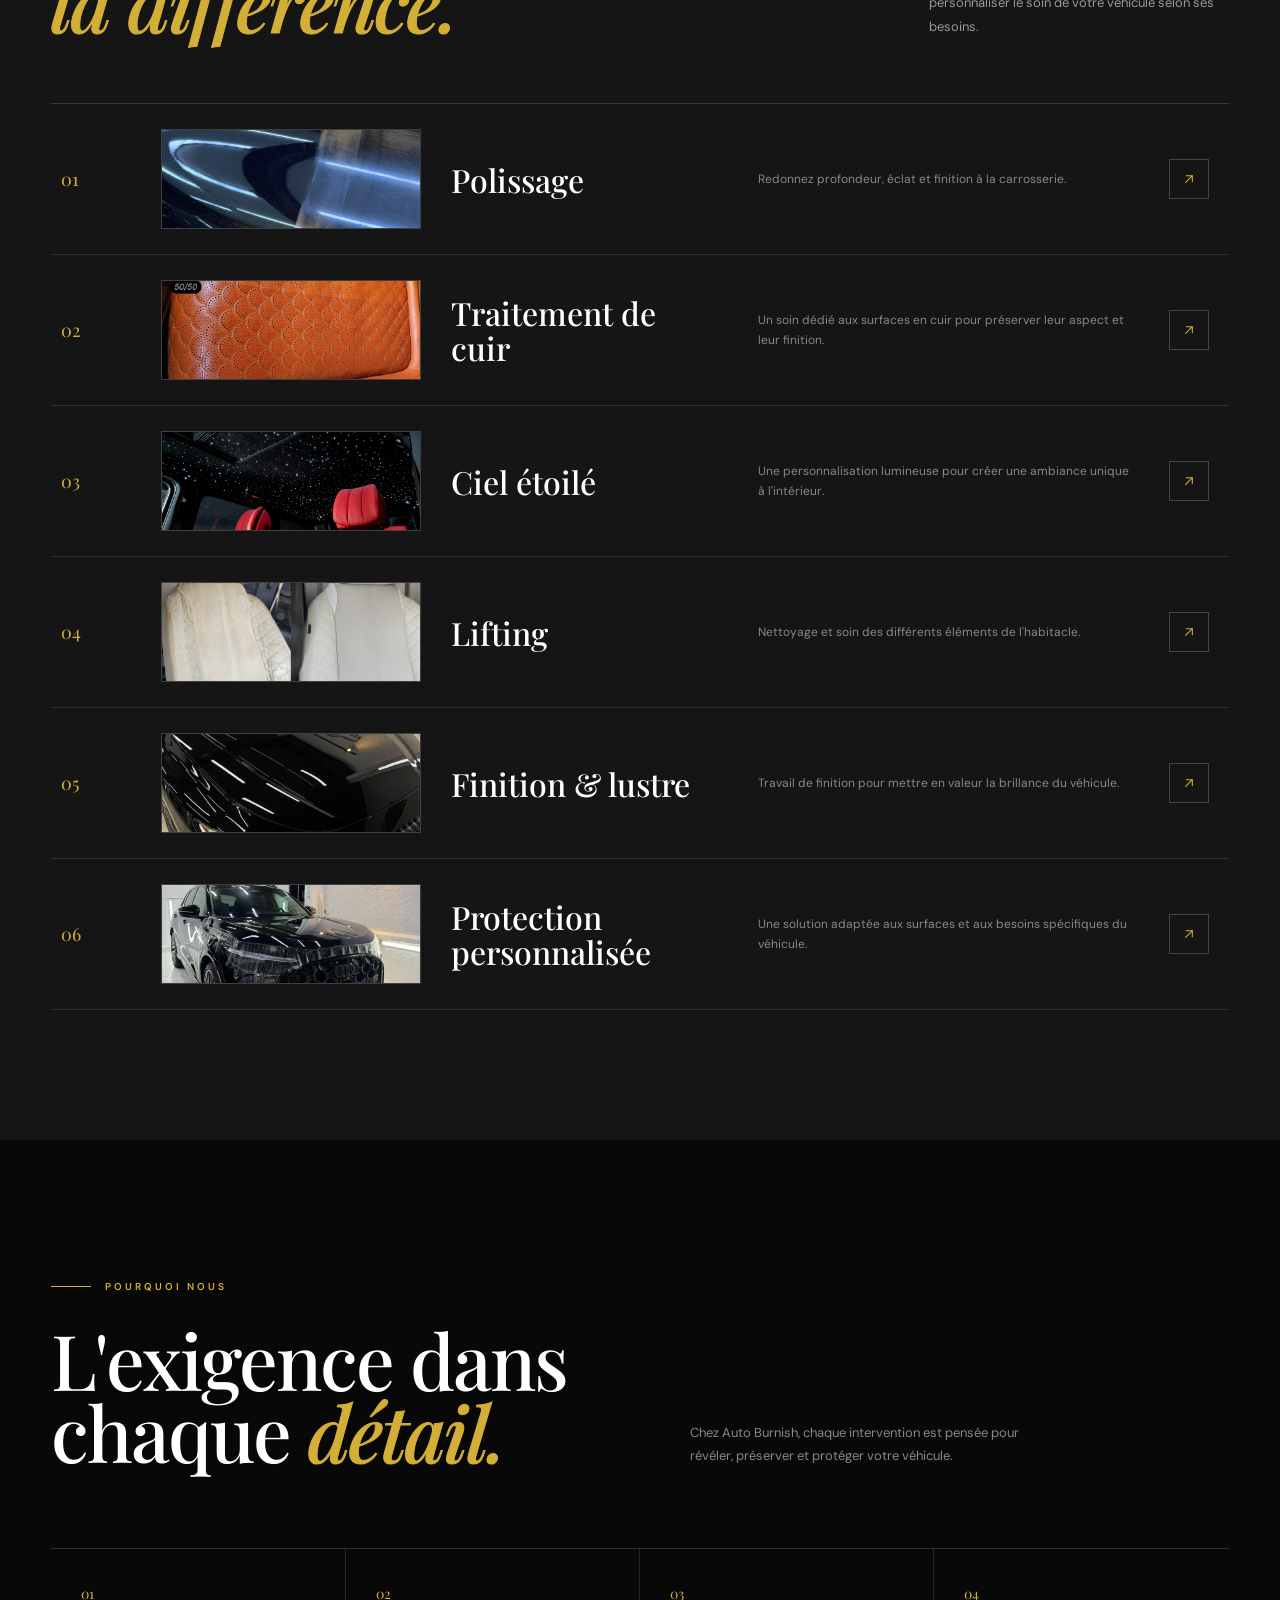
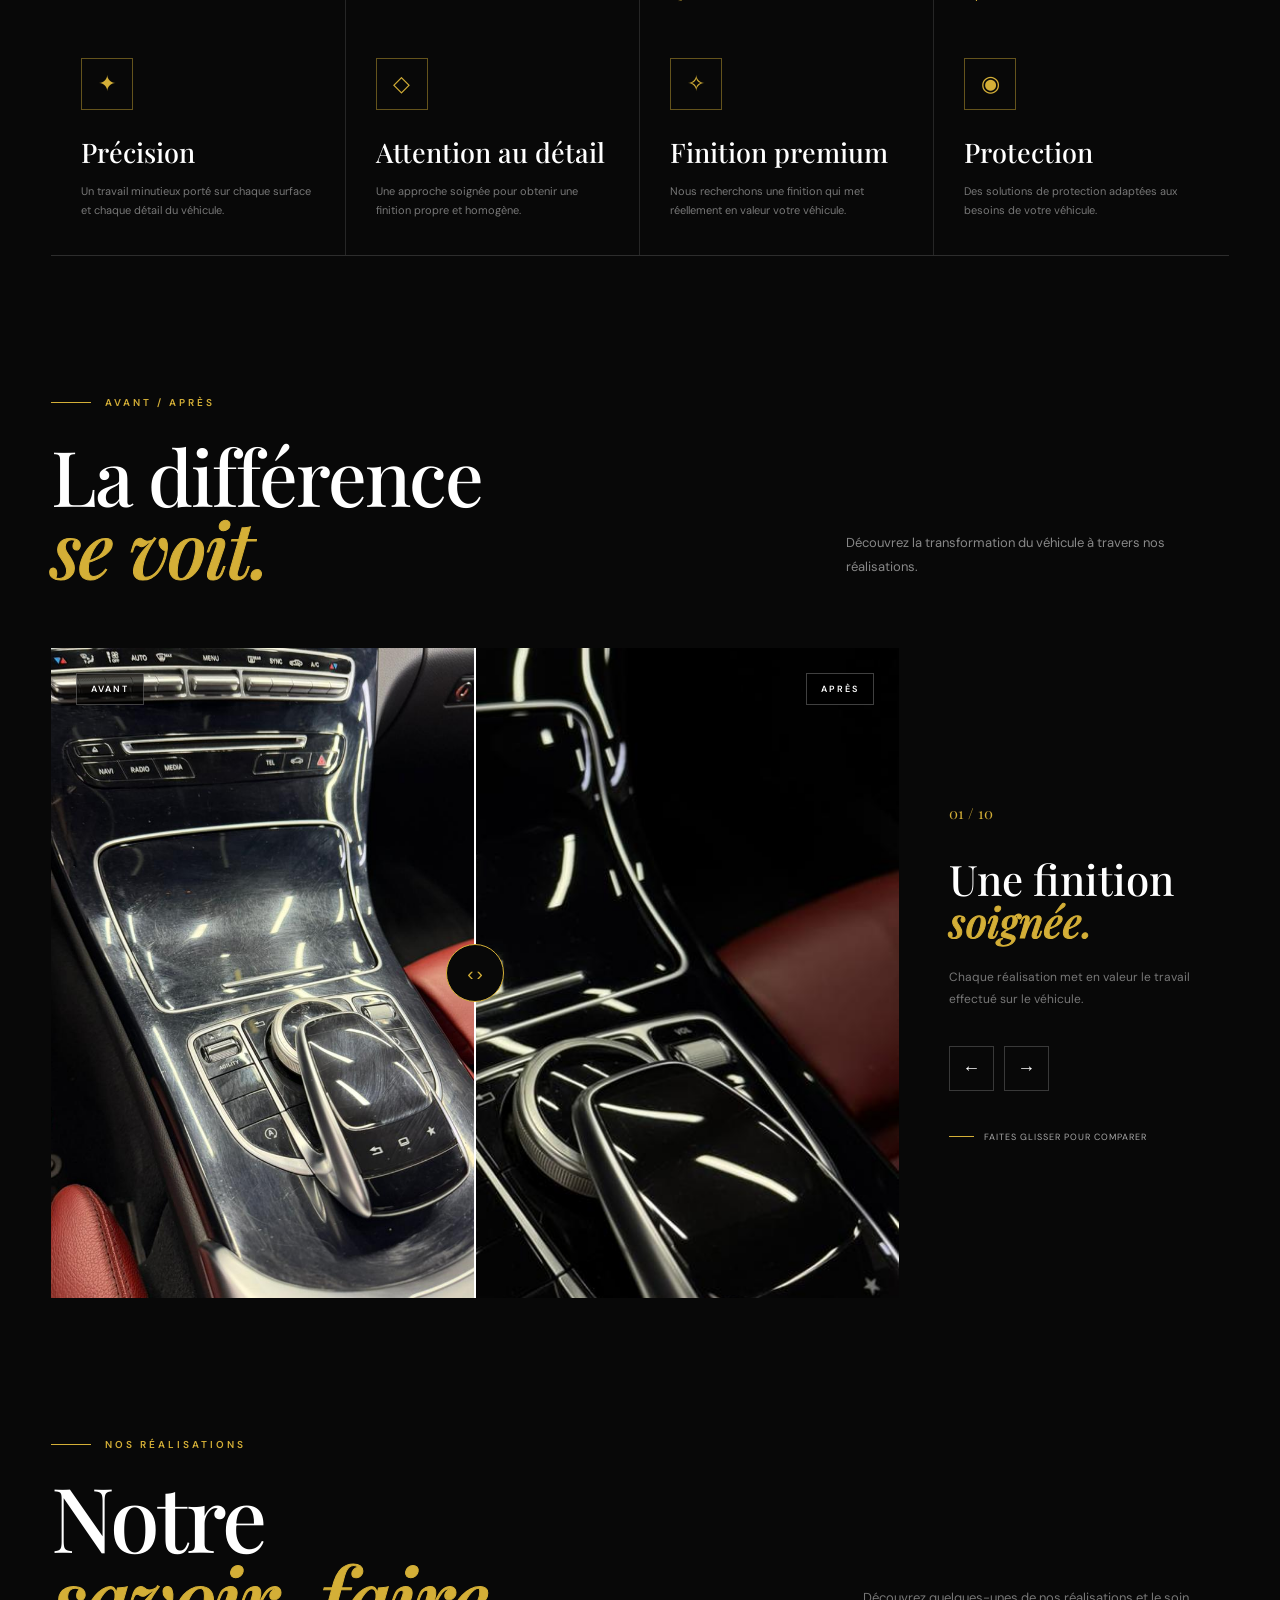
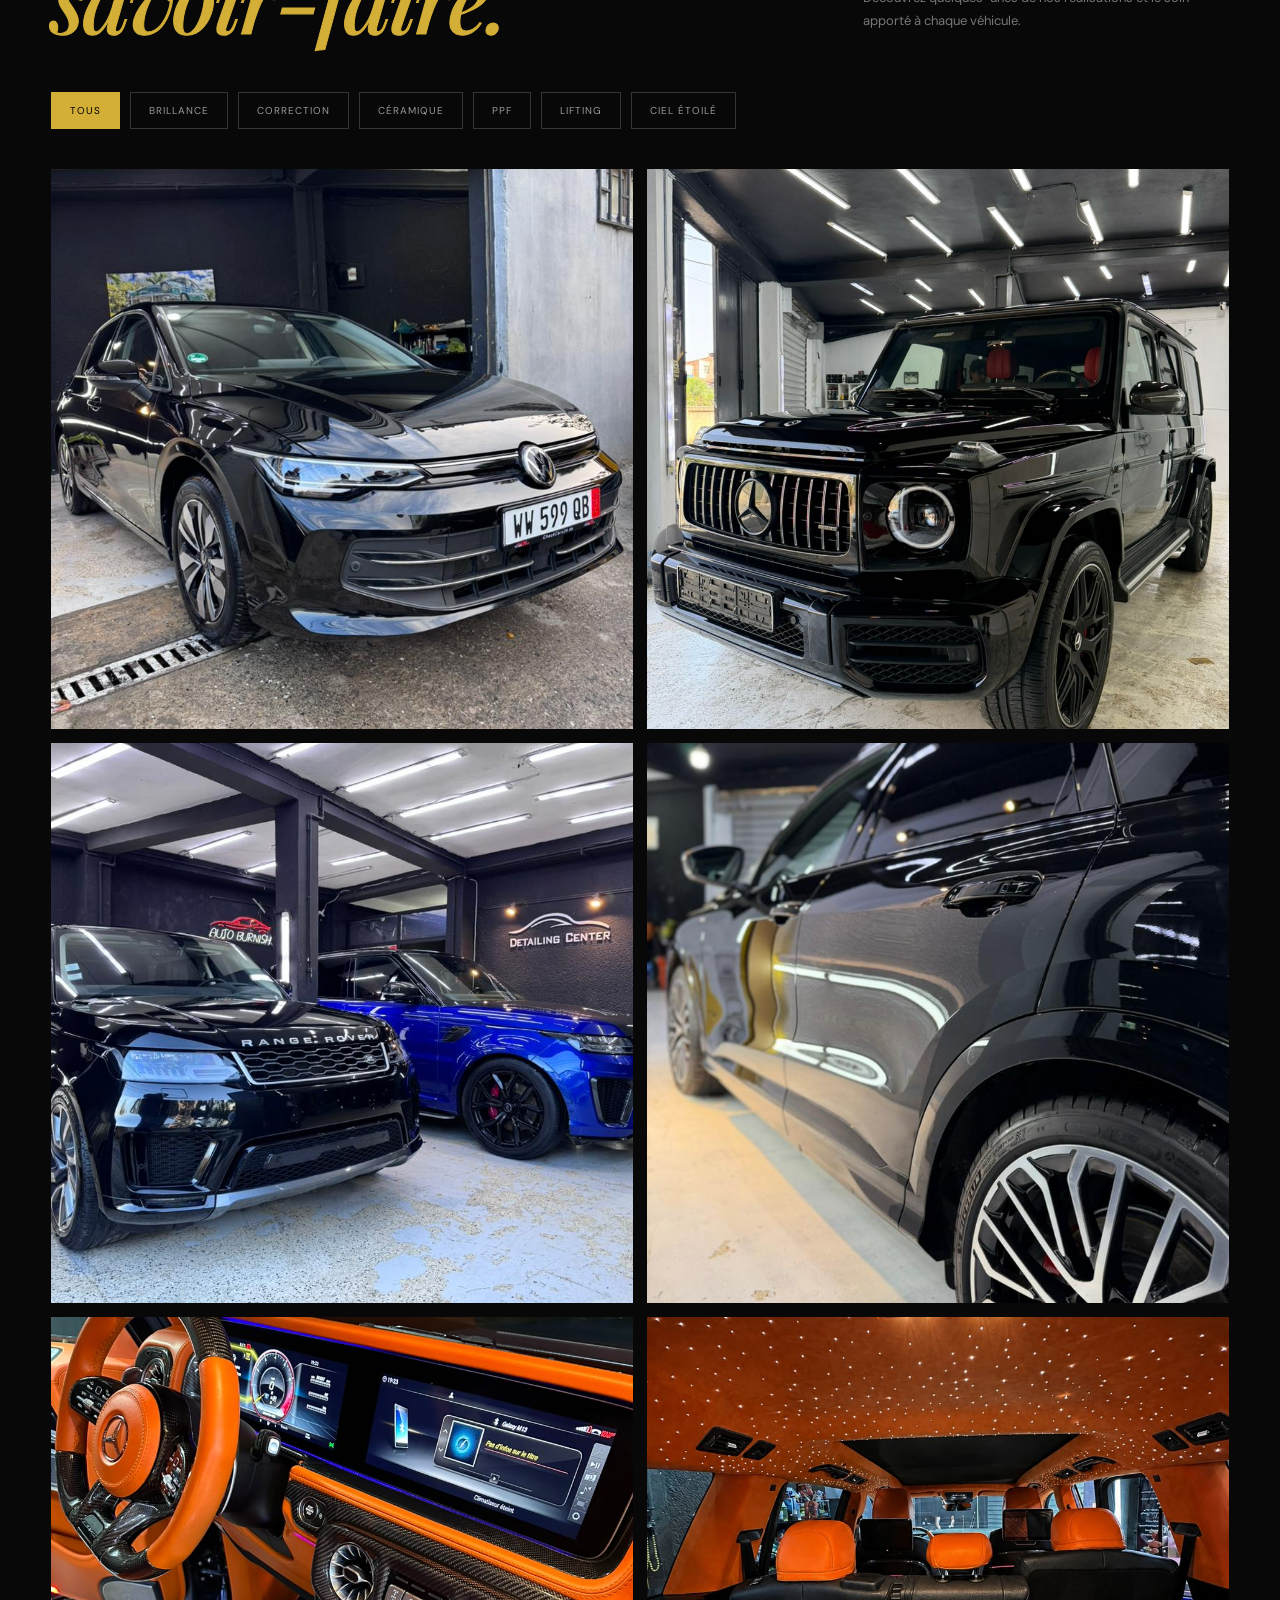
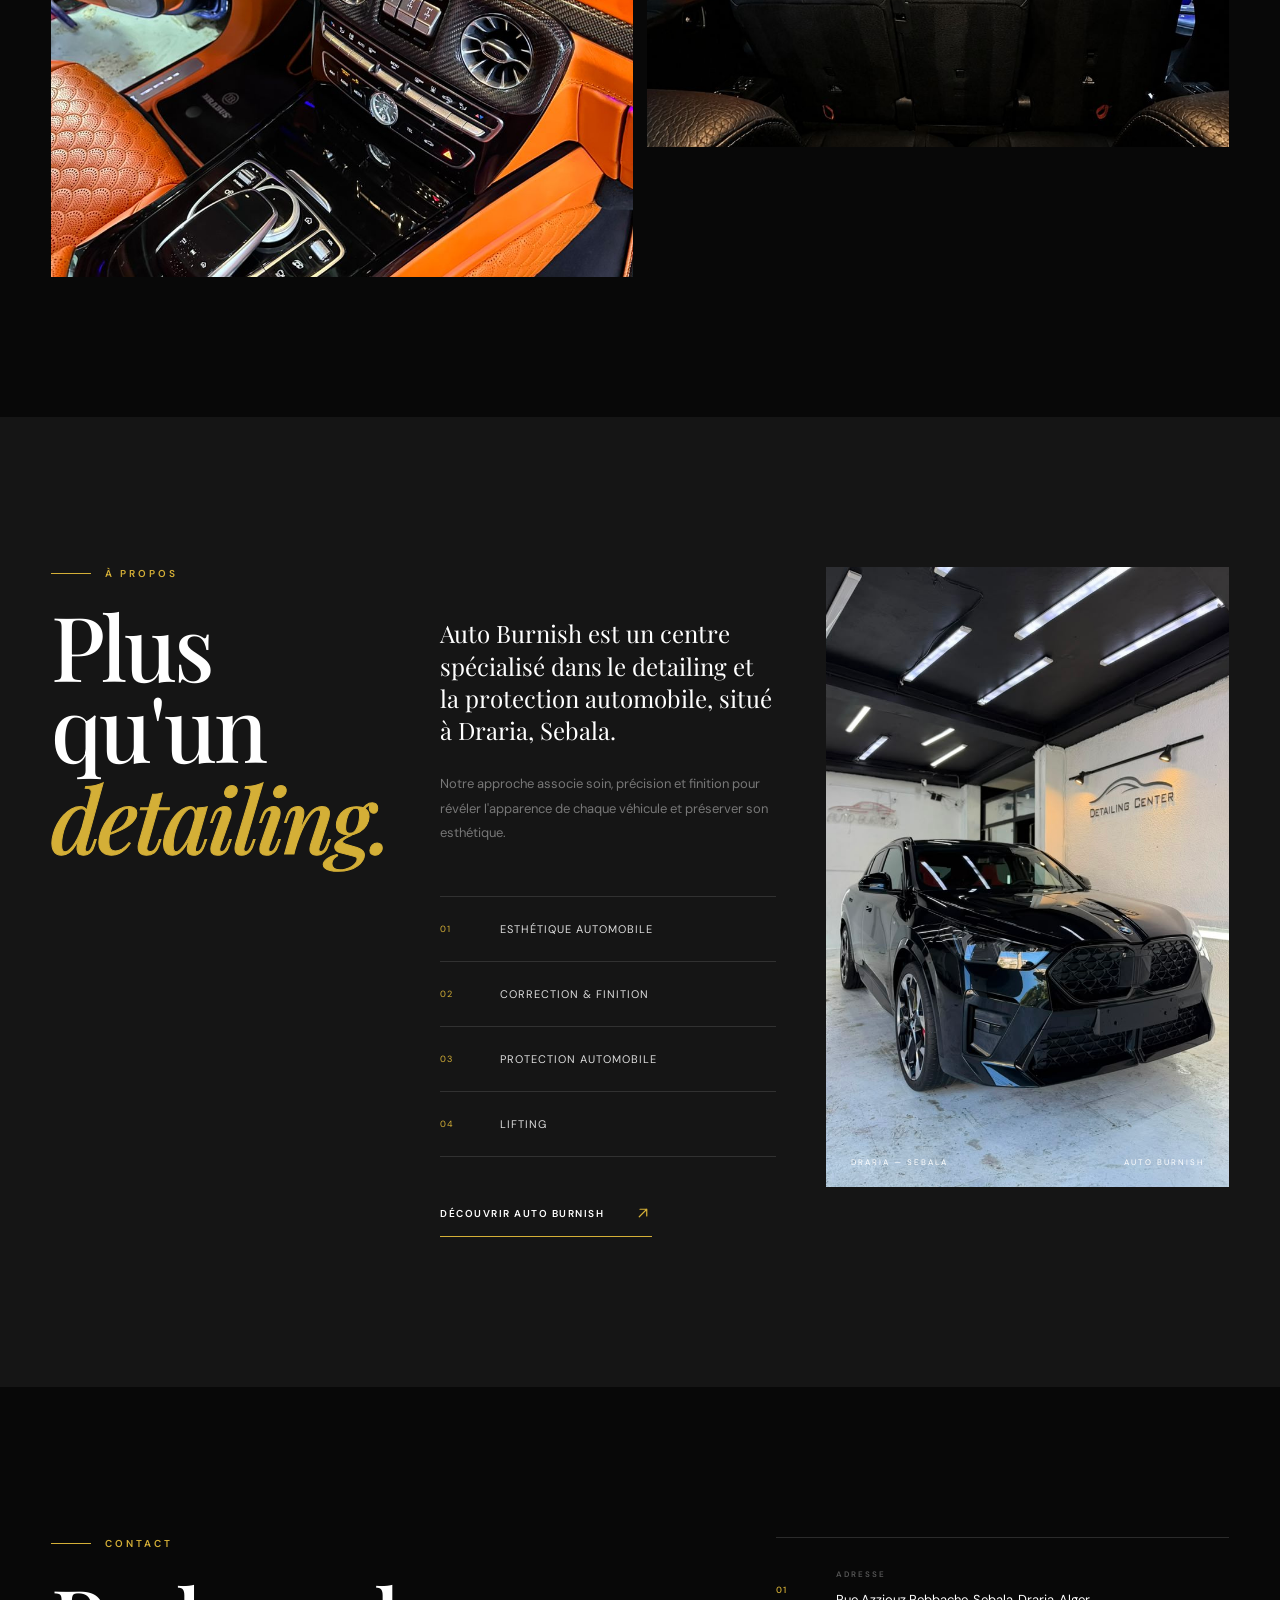
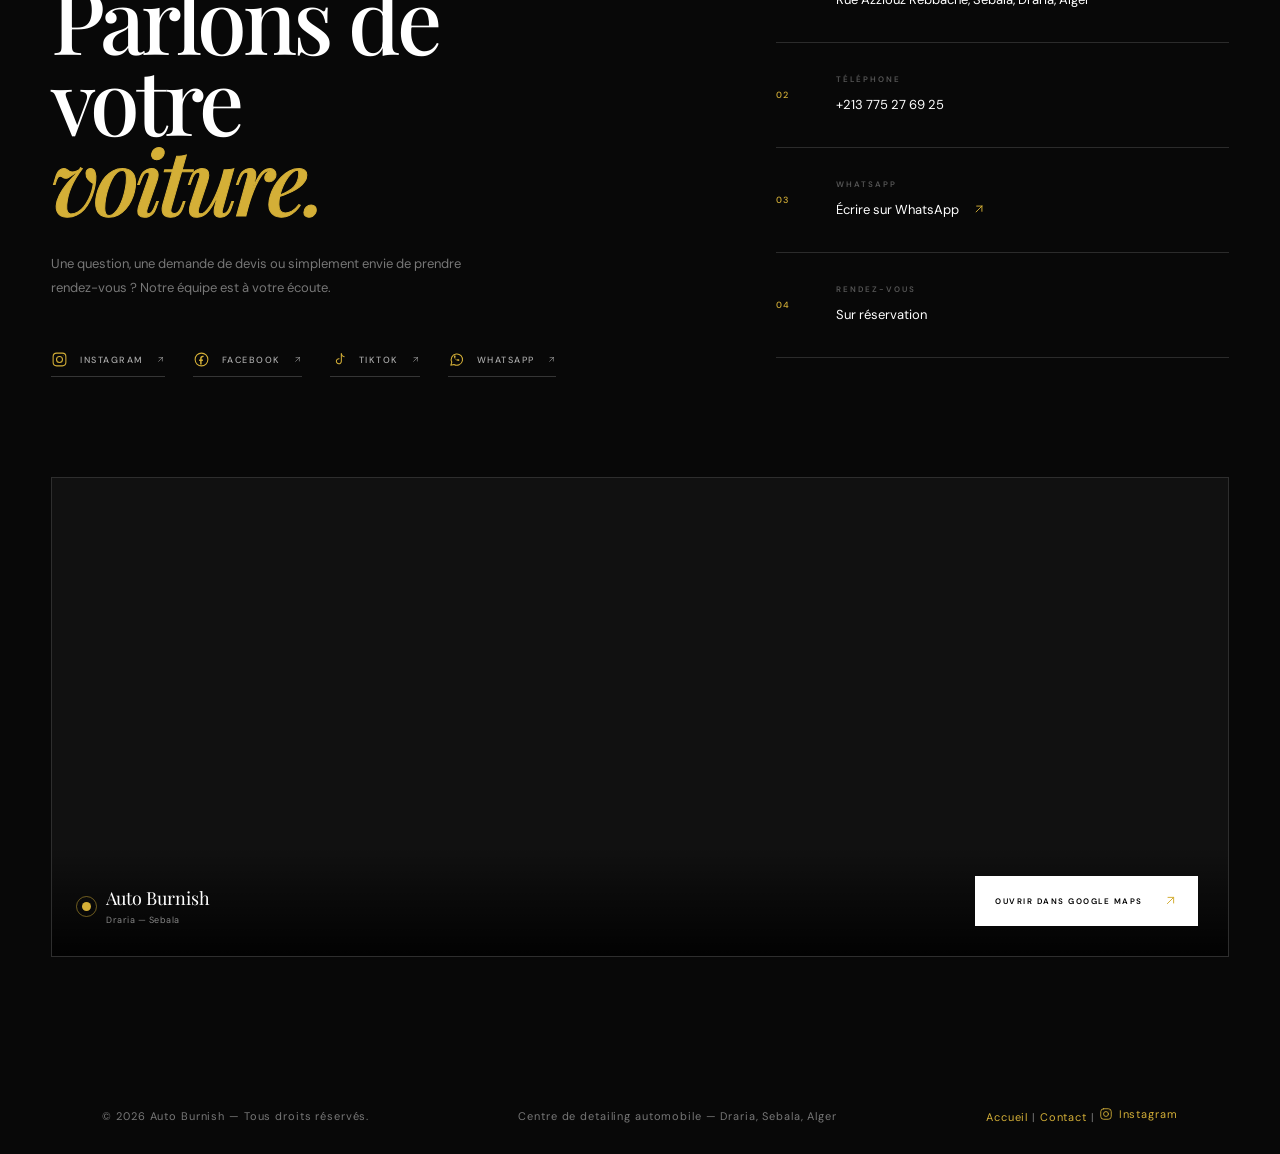
==== commit e42c37b9: "Update website" ====
--- a/index.html
+++ b/index.html
@@ -322,7 +322,7 @@
 
                     <a href="pages/packages.html#brillance" class="package-link">
                         <span data-i18n="common.discover_pack">Découvrir le pack</span>
-                        <span>↗</span>
+                        <span><svg class="icon-arrow" viewBox="0 0 24 24" aria-hidden="true" focusable="false"><path d="M7 17 17 7M17 7H8M17 7V16"/></svg></span>
                     </a>
 
                 </div>
@@ -385,7 +385,7 @@
 
                     <a href="pages/packages.html#correction" class="package-link">
                         <span data-i18n="common.discover_pack">Découvrir le pack</span>
-                        <span>↗</span>
+                        <span><svg class="icon-arrow" viewBox="0 0 24 24" aria-hidden="true" focusable="false"><path d="M7 17 17 7M17 7H8M17 7V16"/></svg></span>
                     </a>
 
                 </div>
@@ -449,7 +449,7 @@
 
                     <a href="pages/packages.html#ceramic" class="package-link">
                         <span data-i18n="common.discover_pack">Découvrir le pack</span>
-                        <span>↗</span>
+                        <span><svg class="icon-arrow" viewBox="0 0 24 24" aria-hidden="true" focusable="false"><path d="M7 17 17 7M17 7H8M17 7V16"/></svg></span>
                     </a>
 
                 </div>
@@ -513,7 +513,7 @@
 
                     <a href="pages/packages.html#ppf" class="package-link">
                         <span data-i18n="common.discover_pack">Découvrir le pack</span>
-                        <span>↗</span>
+                        <span><svg class="icon-arrow" viewBox="0 0 24 24" aria-hidden="true" focusable="false"><path d="M7 17 17 7M17 7H8M17 7V16"/></svg></span>
                     </a>
 
                 </div>
@@ -595,7 +595,7 @@
 
                 <div class="service-arrow">
                    <a href="pages/services.html#polissage" class="service-link">
-                        ↗
+                        <svg class="icon-arrow" viewBox="0 0 24 24" aria-hidden="true" focusable="false"><path d="M7 17 17 7M17 7H8M17 7V16"/></svg>
                     </a>
                 </div>
 
@@ -633,7 +633,7 @@
 
                 <div class="service-arrow">
                    <a href="pages/services.html#cuir" class="service-link">
-                        ↗
+                        <svg class="icon-arrow" viewBox="0 0 24 24" aria-hidden="true" focusable="false"><path d="M7 17 17 7M17 7H8M17 7V16"/></svg>
                     </a>
                 </div>
 
@@ -671,7 +671,7 @@
 
                 <div class="service-arrow">
                    <a href="pages/services.html#ciel" class="service-link">
-                        ↗
+                        <svg class="icon-arrow" viewBox="0 0 24 24" aria-hidden="true" focusable="false"><path d="M7 17 17 7M17 7H8M17 7V16"/></svg>
                     </a>
                 </div>
 
@@ -709,7 +709,7 @@
 
                 <div class="service-arrow">
                     <a href="pages/services.html#lifting" class="service-link">
-                        ↗
+                        <svg class="icon-arrow" viewBox="0 0 24 24" aria-hidden="true" focusable="false"><path d="M7 17 17 7M17 7H8M17 7V16"/></svg>
                     </a>
                 </div>
 
@@ -747,7 +747,7 @@
 
                 <div class="service-arrow">
                     <a href="pages/services.html#finition" class="service-link">
-                        ↗
+                        <svg class="icon-arrow" viewBox="0 0 24 24" aria-hidden="true" focusable="false"><path d="M7 17 17 7M17 7H8M17 7V16"/></svg>
                     </a>
                 </div>
 
@@ -785,7 +785,7 @@
 
                 <div class="service-arrow">
                     <a href="pages/services.html#protection" class="service-link">
-                        ↗
+                        <svg class="icon-arrow" viewBox="0 0 24 24" aria-hidden="true" focusable="false"><path d="M7 17 17 7M17 7H8M17 7V16"/></svg>
                     </a>
                 </div>
 
@@ -1555,7 +1555,7 @@
 
                 <div class="gallery-overlay">
                     <span data-i18n="gallery_section.cat_brillance">Brillance</span>
-                    <strong>↗</strong>
+                    <strong><svg class="icon-arrow" viewBox="0 0 24 24" aria-hidden="true" focusable="false"><path d="M7 17 17 7M17 7H8M17 7V16"/></svg></strong>
                 </div>
 
             </article>
@@ -1574,7 +1574,7 @@
 
                 <div class="gallery-overlay">
                     <span data-i18n="gallery_section.cat_brillance">Brillance</span>
-                    <strong>↗</strong>
+                    <strong><svg class="icon-arrow" viewBox="0 0 24 24" aria-hidden="true" focusable="false"><path d="M7 17 17 7M17 7H8M17 7V16"/></svg></strong>
                 </div>
 
             </article>
@@ -1593,7 +1593,7 @@
 
                 <div class="gallery-overlay">
                     <span data-i18n="gallery_section.cat_brillance">Brillance</span>
-                    <strong>↗</strong>
+                    <strong><svg class="icon-arrow" viewBox="0 0 24 24" aria-hidden="true" focusable="false"><path d="M7 17 17 7M17 7H8M17 7V16"/></svg></strong>
                 </div>
 
             </article>
@@ -1616,7 +1616,7 @@
 
                 <div class="gallery-overlay">
                     <span data-i18n="gallery_section.cat_correction">Correction</span>
-                    <strong>↗</strong>
+                    <strong><svg class="icon-arrow" viewBox="0 0 24 24" aria-hidden="true" focusable="false"><path d="M7 17 17 7M17 7H8M17 7V16"/></svg></strong>
                 </div>
 
             </article>
@@ -1635,7 +1635,7 @@
 
                 <div class="gallery-overlay">
                     <span data-i18n="gallery_section.cat_correction">Correction</span>
-                    <strong>↗</strong>
+                    <strong><svg class="icon-arrow" viewBox="0 0 24 24" aria-hidden="true" focusable="false"><path d="M7 17 17 7M17 7H8M17 7V16"/></svg></strong>
                 </div>
 
             </article>
@@ -1654,7 +1654,7 @@
 
                 <div class="gallery-overlay">
                     <span data-i18n="gallery_section.cat_correction">Correction</span>
-                    <strong>↗</strong>
+                    <strong><svg class="icon-arrow" viewBox="0 0 24 24" aria-hidden="true" focusable="false"><path d="M7 17 17 7M17 7H8M17 7V16"/></svg></strong>
                 </div>
 
             </article>
@@ -1677,7 +1677,7 @@
 
                 <div class="gallery-overlay">
                     <span data-i18n="gallery_section.cat_ceramique">Céramique</span>
-                    <strong>↗</strong>
+                    <strong><svg class="icon-arrow" viewBox="0 0 24 24" aria-hidden="true" focusable="false"><path d="M7 17 17 7M17 7H8M17 7V16"/></svg></strong>
                 </div>
 
             </article>
@@ -1696,7 +1696,7 @@
 
                 <div class="gallery-overlay">
                     <span data-i18n="gallery_section.cat_ceramique">Céramique</span>
-                    <strong>↗</strong>
+                    <strong><svg class="icon-arrow" viewBox="0 0 24 24" aria-hidden="true" focusable="false"><path d="M7 17 17 7M17 7H8M17 7V16"/></svg></strong>
                 </div>
 
             </article>
@@ -1715,7 +1715,7 @@
 
                 <div class="gallery-overlay">
                     <span data-i18n="gallery_section.cat_ceramique">Céramique</span>
-                    <strong>↗</strong>
+                    <strong><svg class="icon-arrow" viewBox="0 0 24 24" aria-hidden="true" focusable="false"><path d="M7 17 17 7M17 7H8M17 7V16"/></svg></strong>
                 </div>
 
             </article>
@@ -1738,7 +1738,7 @@
 
                 <div class="gallery-overlay">
                     <span data-i18n="gallery_section.cat_ppf">Protection PPF</span>
-                    <strong>↗</strong>
+                    <strong><svg class="icon-arrow" viewBox="0 0 24 24" aria-hidden="true" focusable="false"><path d="M7 17 17 7M17 7H8M17 7V16"/></svg></strong>
                 </div>
 
             </article>
@@ -1757,7 +1757,7 @@
 
                 <div class="gallery-overlay">
                     <span data-i18n="gallery_section.cat_ppf">Protection PPF</span>
-                    <strong>↗</strong>
+                    <strong><svg class="icon-arrow" viewBox="0 0 24 24" aria-hidden="true" focusable="false"><path d="M7 17 17 7M17 7H8M17 7V16"/></svg></strong>
                 </div>
 
             </article>
@@ -1776,7 +1776,7 @@
 
                 <div class="gallery-overlay">
                     <span data-i18n="gallery_section.cat_ppf">Protection PPF</span>
-                    <strong>↗</strong>
+                    <strong><svg class="icon-arrow" viewBox="0 0 24 24" aria-hidden="true" focusable="false"><path d="M7 17 17 7M17 7H8M17 7V16"/></svg></strong>
                 </div>
 
             </article>
@@ -1799,7 +1799,7 @@
 
                 <div class="gallery-overlay">
                     <span data-i18n="gallery_section.cat_lifting">Lifting</span>
-                    <strong>↗</strong>
+                    <strong><svg class="icon-arrow" viewBox="0 0 24 24" aria-hidden="true" focusable="false"><path d="M7 17 17 7M17 7H8M17 7V16"/></svg></strong>
                 </div>
 
             </article>
@@ -1818,7 +1818,7 @@
 
                 <div class="gallery-overlay">
                     <span data-i18n="gallery_section.cat_lifting">Lifting</span>
-                    <strong>↗</strong>
+                    <strong><svg class="icon-arrow" viewBox="0 0 24 24" aria-hidden="true" focusable="false"><path d="M7 17 17 7M17 7H8M17 7V16"/></svg></strong>
                 </div>
 
             </article>
@@ -1837,7 +1837,7 @@
 
                 <div class="gallery-overlay">
                     <span data-i18n="gallery_section.cat_lifting">Lifting</span>
-                    <strong>↗</strong>
+                    <strong><svg class="icon-arrow" viewBox="0 0 24 24" aria-hidden="true" focusable="false"><path d="M7 17 17 7M17 7H8M17 7V16"/></svg></strong>
                 </div>
 
             </article>
@@ -1856,7 +1856,7 @@
 
                 <div class="gallery-overlay">
                     <span data-i18n="gallery_section.cat_lifting">Lifting</span>
-                    <strong>↗</strong>
+                    <strong><svg class="icon-arrow" viewBox="0 0 24 24" aria-hidden="true" focusable="false"><path d="M7 17 17 7M17 7H8M17 7V16"/></svg></strong>
                 </div>
 
             </article>
@@ -1878,7 +1878,7 @@
 
                 <div class="gallery-overlay">
                     <span data-i18n="gallery_section.cat_ciel">Ciel étoilé</span>
-                    <strong>↗</strong>
+                    <strong><svg class="icon-arrow" viewBox="0 0 24 24" aria-hidden="true" focusable="false"><path d="M7 17 17 7M17 7H8M17 7V16"/></svg></strong>
                 </div>
 
             </article>
@@ -1897,7 +1897,7 @@
 
                 <div class="gallery-overlay">
                     <span data-i18n="gallery_section.cat_ciel">Ciel étoilé</span>
-                    <strong>↗</strong>
+                    <strong><svg class="icon-arrow" viewBox="0 0 24 24" aria-hidden="true" focusable="false"><path d="M7 17 17 7M17 7H8M17 7V16"/></svg></strong>
                 </div>
 
             </article>
@@ -1979,7 +1979,7 @@
 
         <a href="#contact" class="about-link">
             <span data-i18n="about.link">Découvrir Auto Burnish</span>
-            <span>↗</span>
+            <span><svg class="icon-arrow" viewBox="0 0 24 24" aria-hidden="true" focusable="false"><path d="M7 17 17 7M17 7H8M17 7V16"/></svg></span>
         </a>
 
     </div>
@@ -2045,34 +2045,57 @@
                 <div class="contact-socials">
 
                     <a
+                        class="social-link"
                         href="https://www.instagram.com/auto_burnish/"
                         target="_blank"
-                        rel="noopener noreferrer">
-
+                        rel="noopener noreferrer"
+                        aria-label="Instagram">
+
+                        <svg class="social-icon" viewBox="0 0 24 24" aria-hidden="true" focusable="false"><rect x="3" y="3" width="18" height="18" rx="5"/><circle cx="12" cy="12" r="4.2"/><circle cx="17.2" cy="6.8" r="0.6" fill="currentColor" stroke="none"/></svg>
                         Instagram
-                        <span>↗</span>
+                        <span><svg class="icon-arrow" viewBox="0 0 24 24" aria-hidden="true" focusable="false"><path d="M7 17 17 7M17 7H8M17 7V16"/></svg></span>
 
                     </a>
 
 
                     <a
+                        class="social-link"
                         href="https://www.facebook.com/share/1BepSKsobw/?mibextid=wwXIfr"
                         target="_blank"
-                        rel="noopener noreferrer">
-
+                        rel="noopener noreferrer"
+                        aria-label="Facebook">
+
+                        <svg class="social-icon" viewBox="0 0 24 24" aria-hidden="true" focusable="false"><circle cx="12" cy="12" r="9"/><path d="M14 8.8c-1 0-1.8.8-1.8 1.8V12H14v2h-1.8v5.2h-2.1V14H8.6v-2h1.5v-1.6c0-2.4 1.5-3.8 3.5-3.8.6 0 1.1.05 1.4.1v1.9c-.3-.05-.6-.08-1-.08Z" fill="currentColor" stroke="none"/></svg>
                         Facebook
-                        <span>↗</span>
+                        <span><svg class="icon-arrow" viewBox="0 0 24 24" aria-hidden="true" focusable="false"><path d="M7 17 17 7M17 7H8M17 7V16"/></svg></span>
 
                     </a>
 
 
                     <a
+                        class="social-link"
                         href="https://www.tiktok.com/@halimbc"
                         target="_blank"
-                        rel="noopener noreferrer">
-
+                        rel="noopener noreferrer"
+                        aria-label="TikTok">
+
+                        <svg class="social-icon" viewBox="0 0 24 24" aria-hidden="true" focusable="false"><path d="M16 4v10.5a3.5 3.5 0 1 1-3.2-3.48"/><path d="M16 4c.35 2.1 1.9 3.75 4 4.1"/></svg>
                         TikTok
-                        <span>↗</span>
+                        <span><svg class="icon-arrow" viewBox="0 0 24 24" aria-hidden="true" focusable="false"><path d="M7 17 17 7M17 7H8M17 7V16"/></svg></span>
+
+                    </a>
+
+
+                    <a
+                        class="social-link"
+                        href="https://wa.me/213775276925"
+                        target="_blank"
+                        rel="noopener noreferrer"
+                        aria-label="WhatsApp">
+
+                        <svg class="social-icon" viewBox="0 0 24 24" aria-hidden="true" focusable="false"><path d="M4 20l1.4-4.2A8 8 0 1 1 8.4 19L4 20Z" fill="none" stroke="currentColor"/><path d="M6.62 10.79c1.44 2.83 3.76 5.14 6.59 6.59l2.2-2.2c.27-.27.67-.36 1.02-.24 1.12.37 2.33.57 3.57.57.55 0 1 .45 1 1V20c0 .55-.45 1-1 1-9.39 0-17-7.61-17-17 0-.55.45-1 1-1h3.5c.55 0 1 .45 1 1 0 1.25.2 2.45.57 3.57.11.35.03.74-.25 1.02l-2.2 2.2z" fill="currentColor" stroke="none" transform="translate(7,5.2) scale(0.42)"/></svg>
+                        WhatsApp
+                        <span><svg class="icon-arrow" viewBox="0 0 24 24" aria-hidden="true" focusable="false"><path d="M7 17 17 7M17 7H8M17 7V16"/></svg></span>
 
                     </a>
 
@@ -2160,7 +2183,7 @@
                             rel="noopener noreferrer">
 
                             <span data-i18n="contact.whatsapp_cta">Écrire sur WhatsApp</span>
-                            <span class="contact-arrow">↗</span>
+                            <span class="contact-arrow"><svg class="icon-arrow" viewBox="0 0 24 24" aria-hidden="true" focusable="false"><path d="M7 17 17 7M17 7H8M17 7V16"/></svg></span>
 
                         </a>
 
@@ -2238,7 +2261,7 @@
                     rel="noopener noreferrer">
 
                     <span data-i18n="contact.map_button">Ouvrir dans Google Maps</span>
-                    <span>↗</span>
+                    <span><svg class="icon-arrow" viewBox="0 0 24 24" aria-hidden="true" focusable="false"><path d="M7 17 17 7M17 7H8M17 7V16"/></svg></span>
 
                 </a>
 
@@ -2277,7 +2300,10 @@
         |
         <a href="https://www.instagram.com/auto_burnish/"
            target="_blank"
-           rel="noopener noreferrer">
+           rel="noopener noreferrer"
+           class="social-link footer-social-link"
+           aria-label="Instagram">
+            <svg class="social-icon" viewBox="0 0 24 24" aria-hidden="true" focusable="false"><rect x="3" y="3" width="18" height="18" rx="5"/><circle cx="12" cy="12" r="4.2"/><circle cx="17.2" cy="6.8" r="0.6" fill="currentColor" stroke="none"/></svg>
             Instagram
         </a>
 
--- a/css/style.css
+++ b/css/style.css
@@ -34,6 +34,48 @@
 
 html {
     scroll-behavior: smooth;
+}
+
+
+/* ========================================
+   ICONS (SVG — replaces Unicode "↗" and
+   social glyphs so rendering is identical
+   across iOS / Android / Windows)
+======================================== */
+
+.icon-arrow {
+
+    width: 1em;
+    height: 1em;
+
+    display: inline-block;
+    vertical-align: -0.125em;
+    flex-shrink: 0;
+
+    fill: none;
+    stroke: currentColor;
+    stroke-width: 1.6;
+    stroke-linecap: round;
+    stroke-linejoin: round;
+}
+
+
+.social-icon {
+
+    width: 17px;
+    height: 17px;
+
+    display: inline-block;
+    vertical-align: -0.125em;
+    flex-shrink: 0;
+
+    fill: none;
+    stroke: currentColor;
+    stroke-width: 1.5;
+    stroke-linecap: round;
+    stroke-linejoin: round;
+
+    transition: transform 0.3s var(--ease-luxury);
 }
 
 
@@ -865,7 +907,7 @@
 
     display: block;
 
-    margin-bottom: 0.20em;
+    margin-bottom: 0.12em;
 
     color: var(--gold);
 
@@ -3368,6 +3410,74 @@
 
 
 /* ========================================
+   SOCIAL ICONS (Instagram / Facebook /
+   TikTok / WhatsApp)
+======================================== */
+
+.social-link {
+
+    color: #aaa;
+
+}
+
+
+.social-link:hover {
+
+    color: var(--white);
+
+}
+
+
+.social-link .social-icon {
+
+    color: var(--gold);
+
+}
+
+
+.social-link:hover .social-icon {
+
+    color: var(--gold-light);
+
+    transform: scale(1.15);
+
+}
+
+
+/* Footer variant: inline with the existing footer links */
+
+.footer-social-link {
+
+    display: inline-flex;
+
+    align-items: center;
+
+    gap: 6px;
+
+    color: var(--gold);
+
+}
+
+
+.footer-social-link:hover {
+
+    color: var(--gold-light);
+
+}
+
+
+.footer-social-link .social-icon {
+
+    width: 14px;
+
+    height: 14px;
+
+    color: inherit;
+
+}
+
+
+/* ========================================
    CONTACT DETAILS
 ======================================== */
 
@@ -3828,6 +3938,8 @@
         max-height: 300px;
 
         padding: 0 0 10px 15px;
+
+        transform: none;
 
     }
 
@@ -6746,7 +6858,7 @@
 
     border: 1px solid rgba(255, 255, 255, .25);
 
-    color: var(--dark-gray);
+    color: var(--dark);
 
     background: var(--white);
 
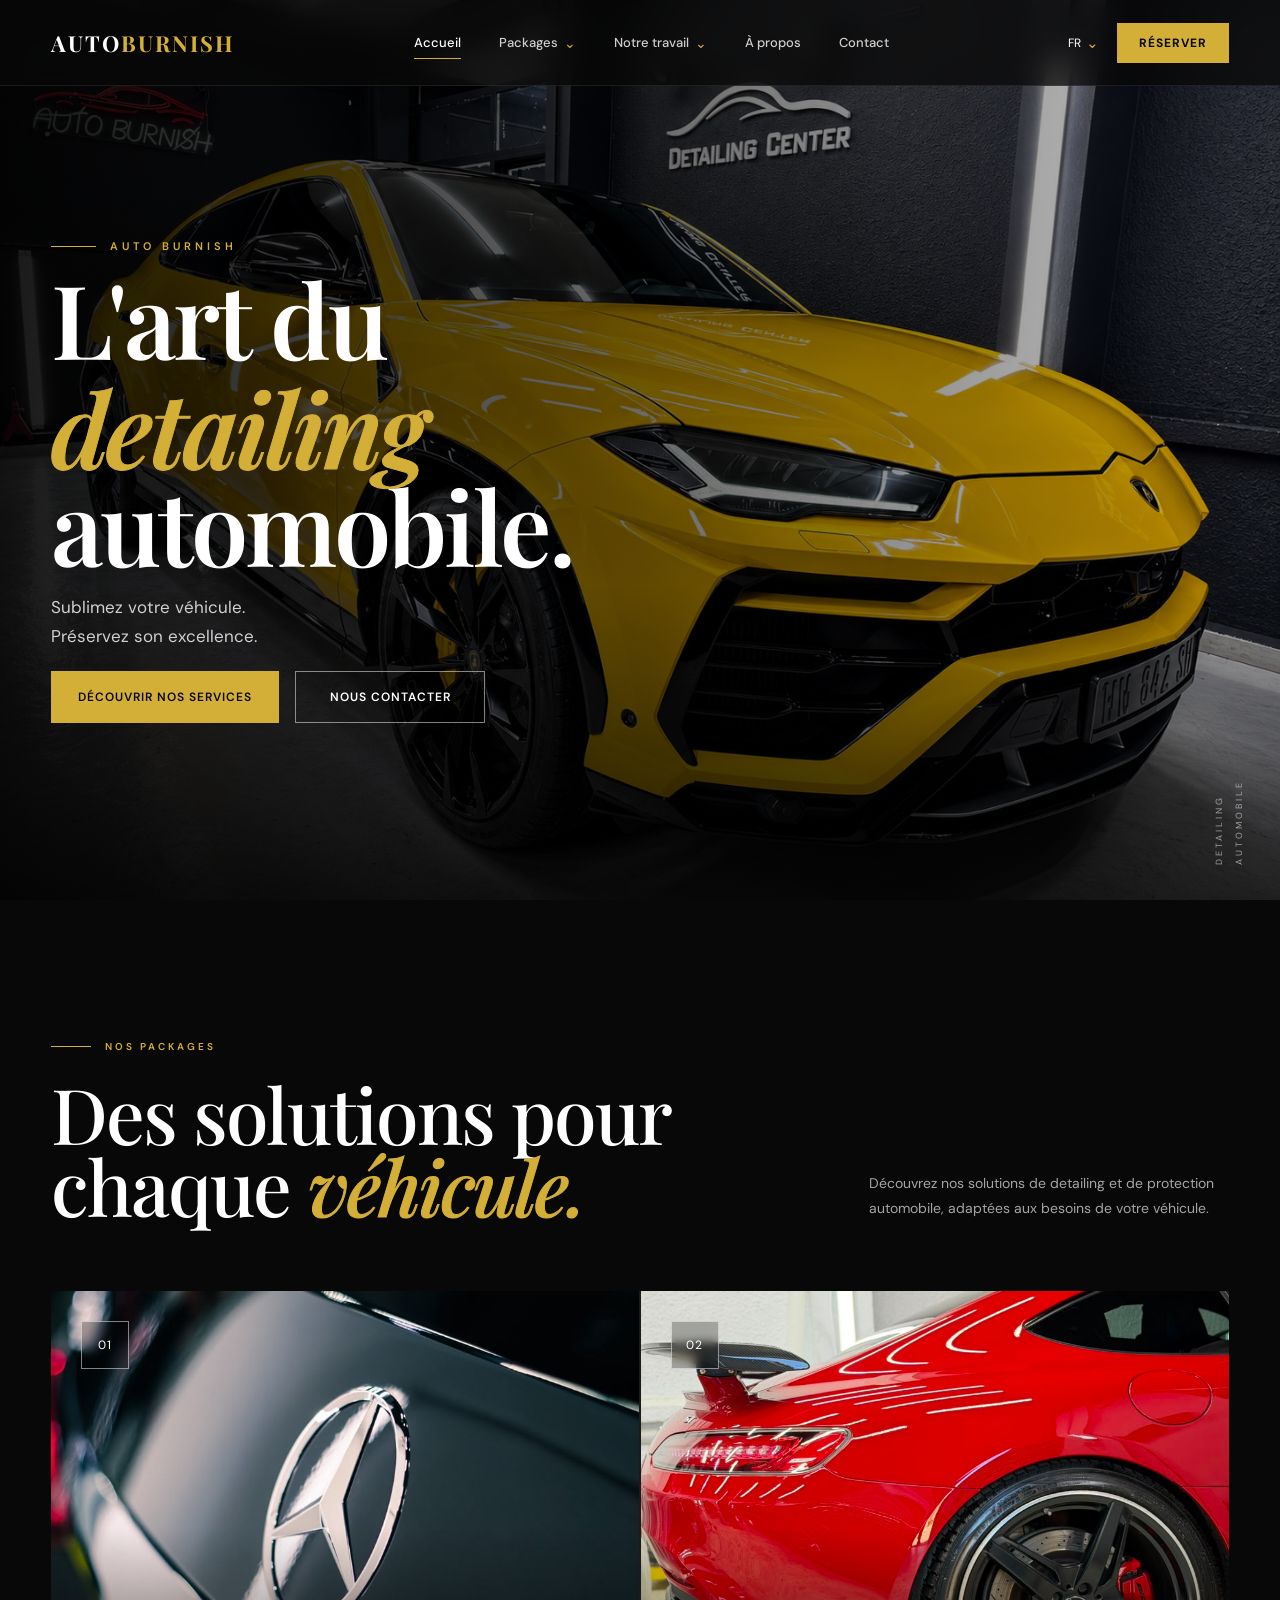
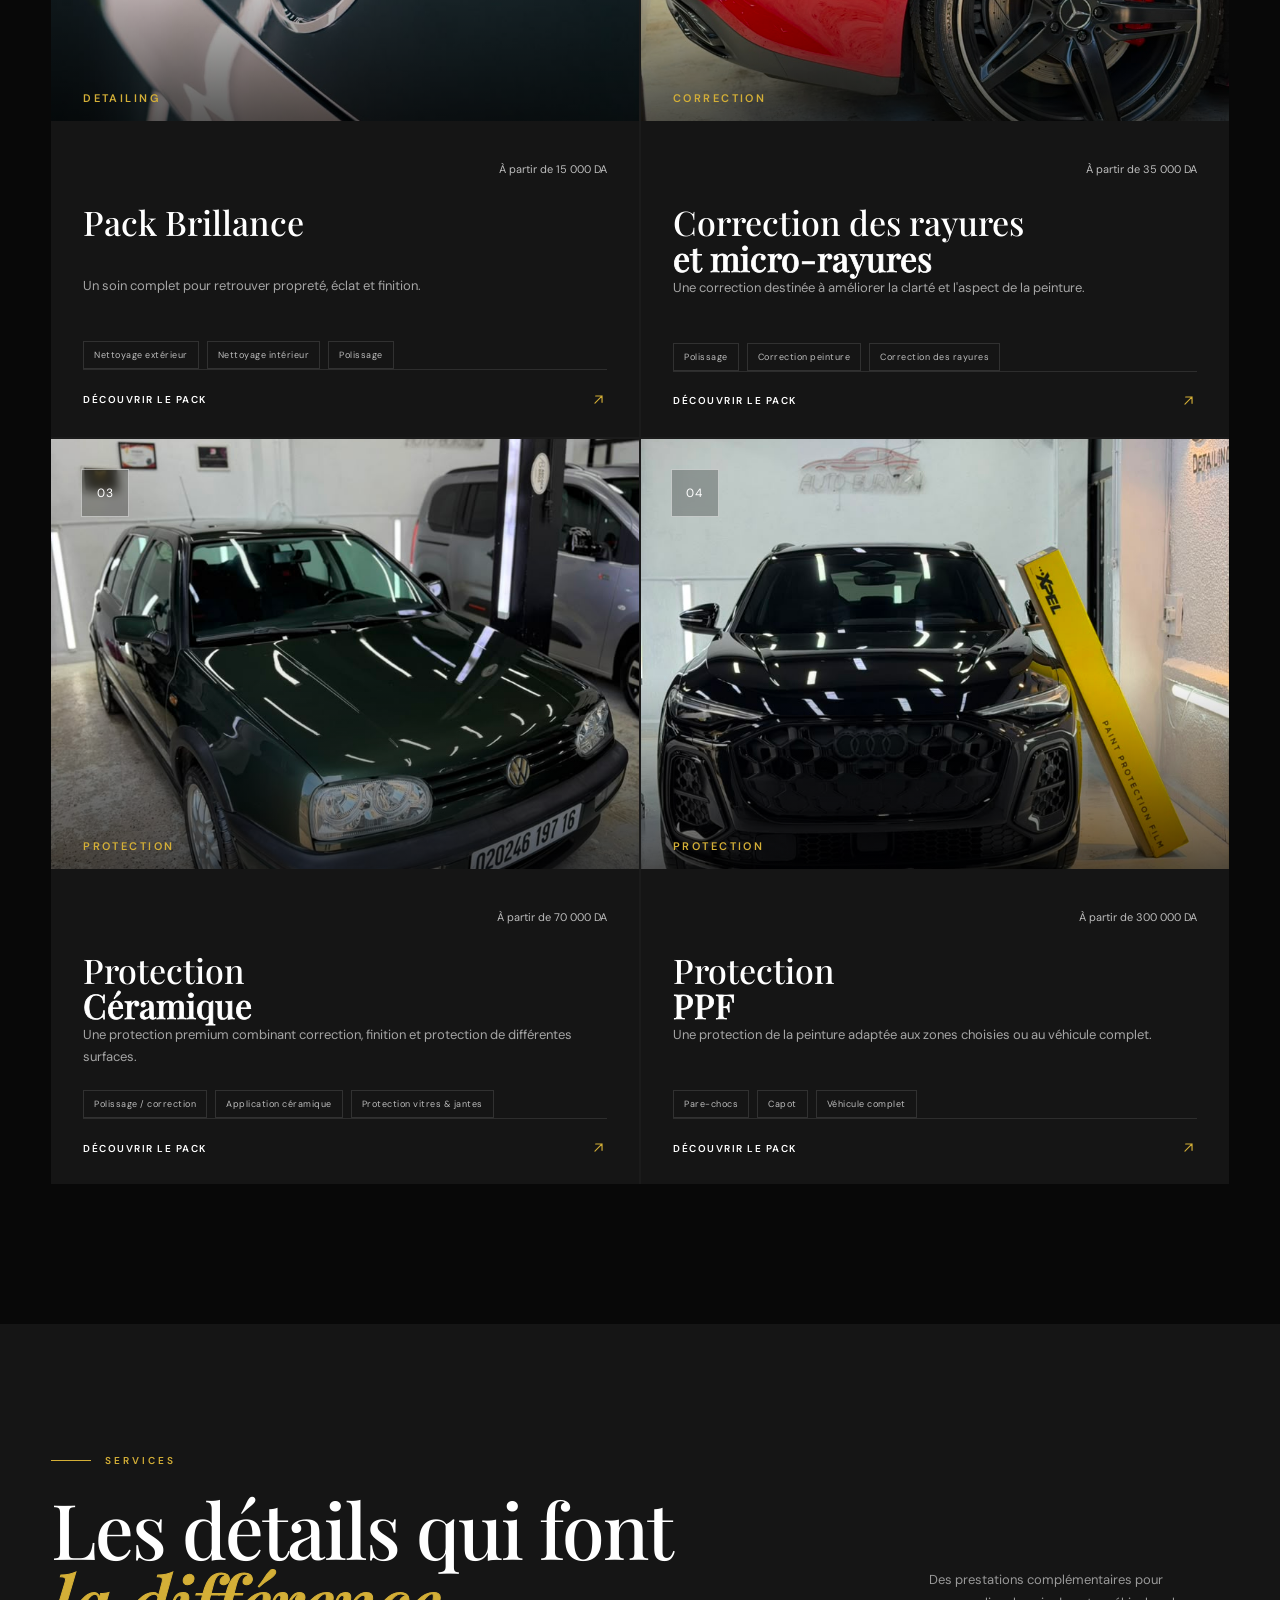
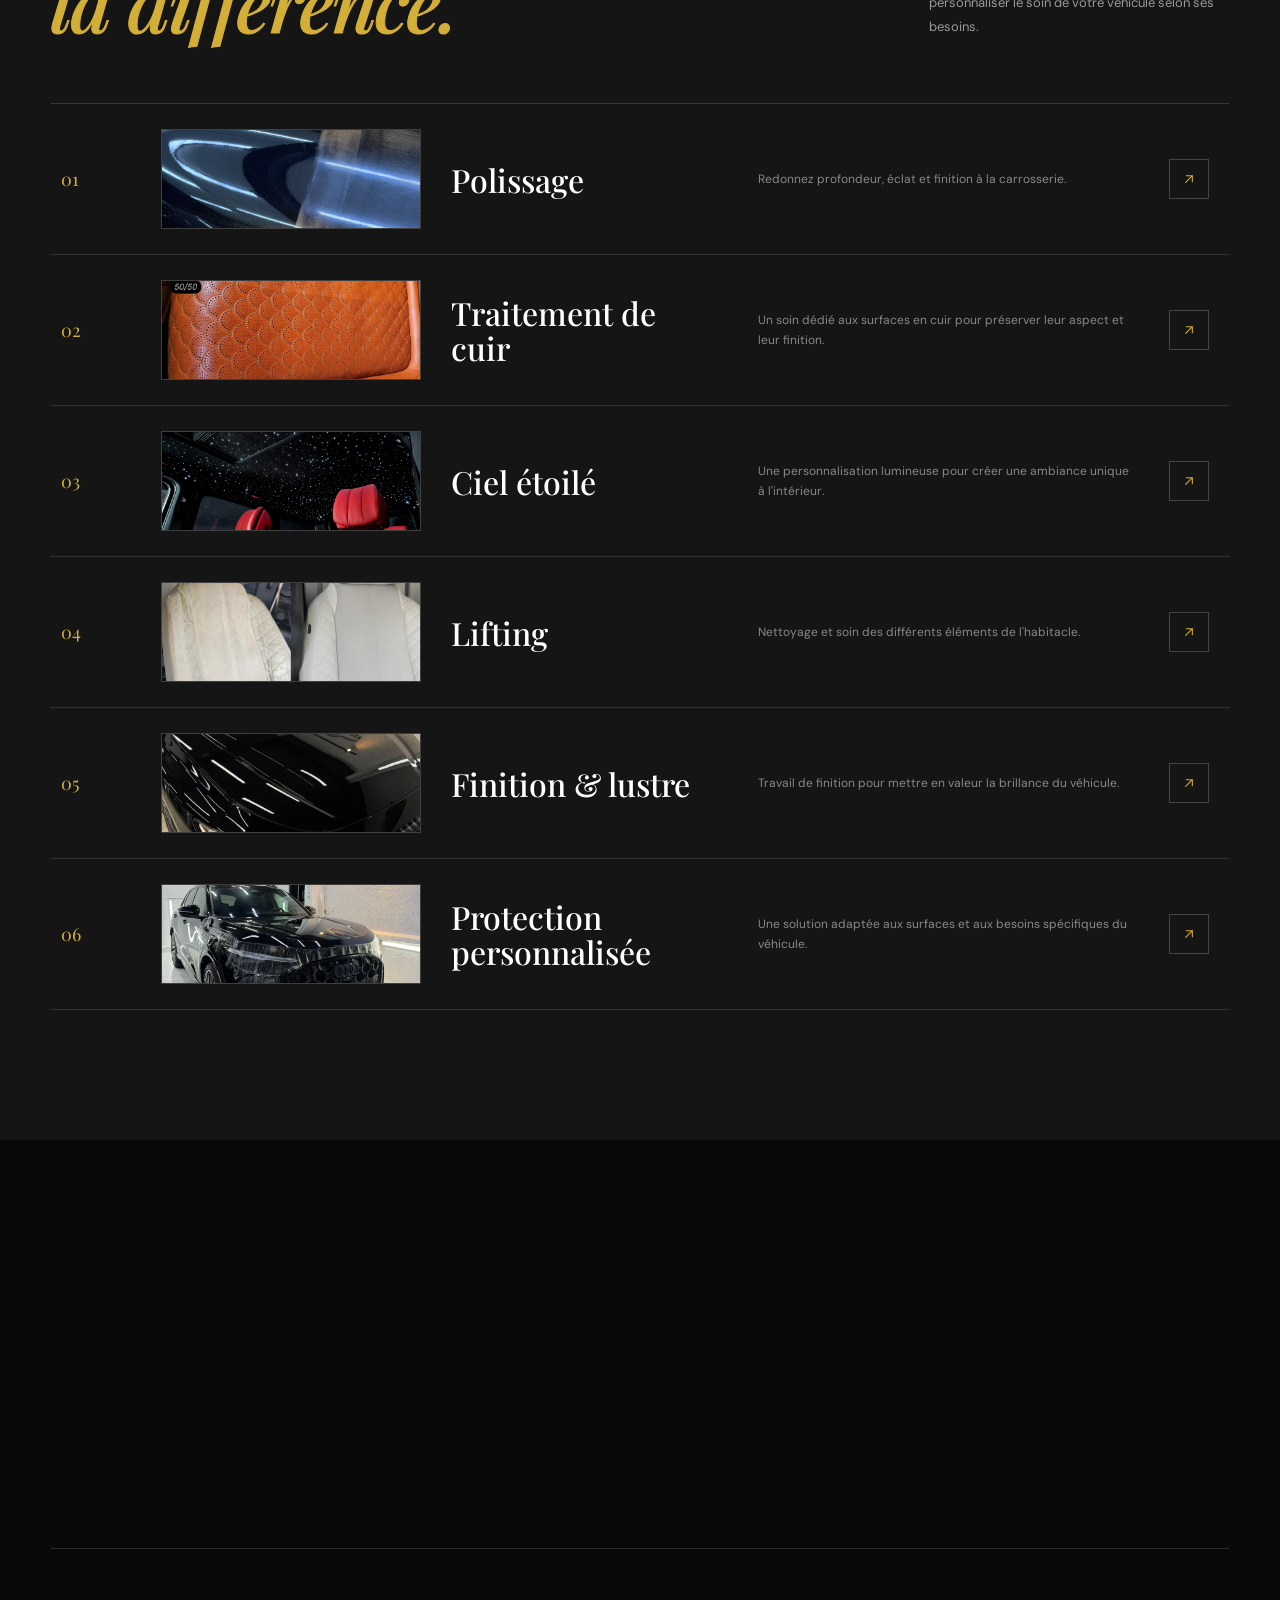
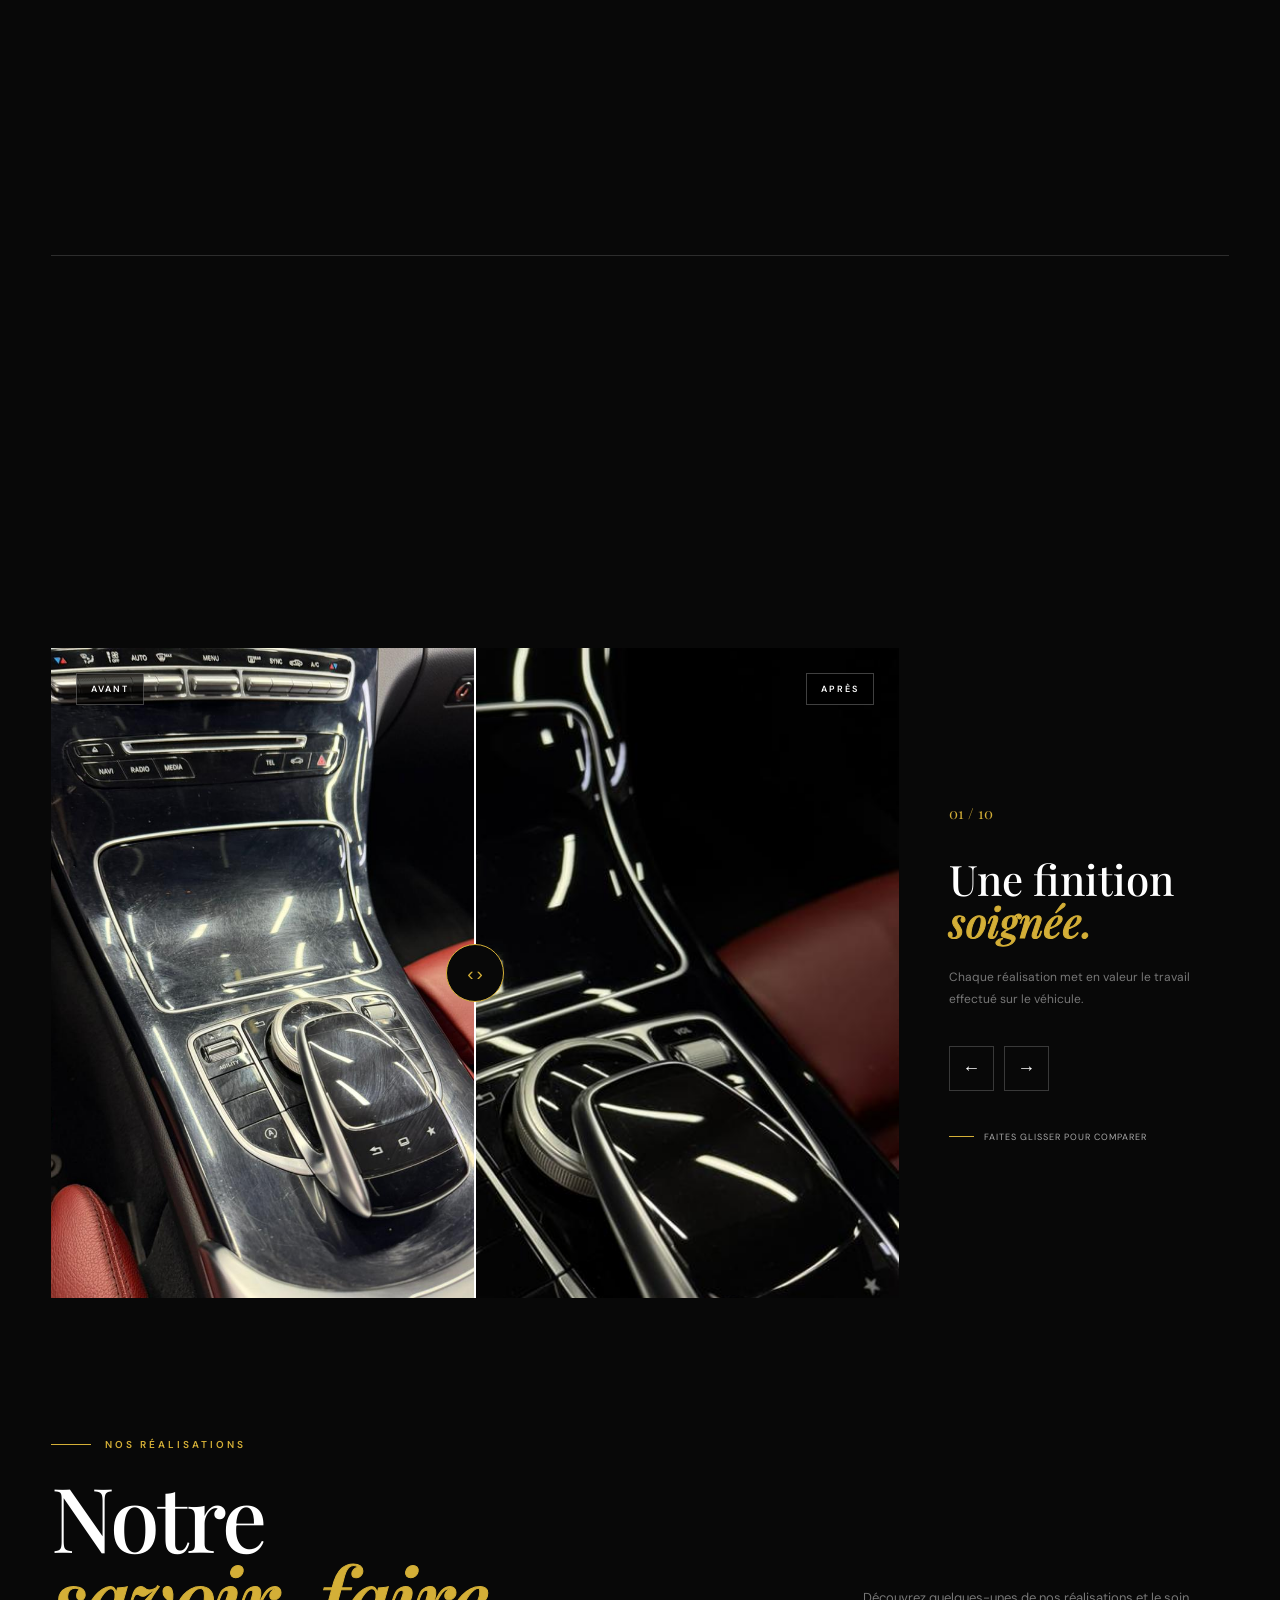
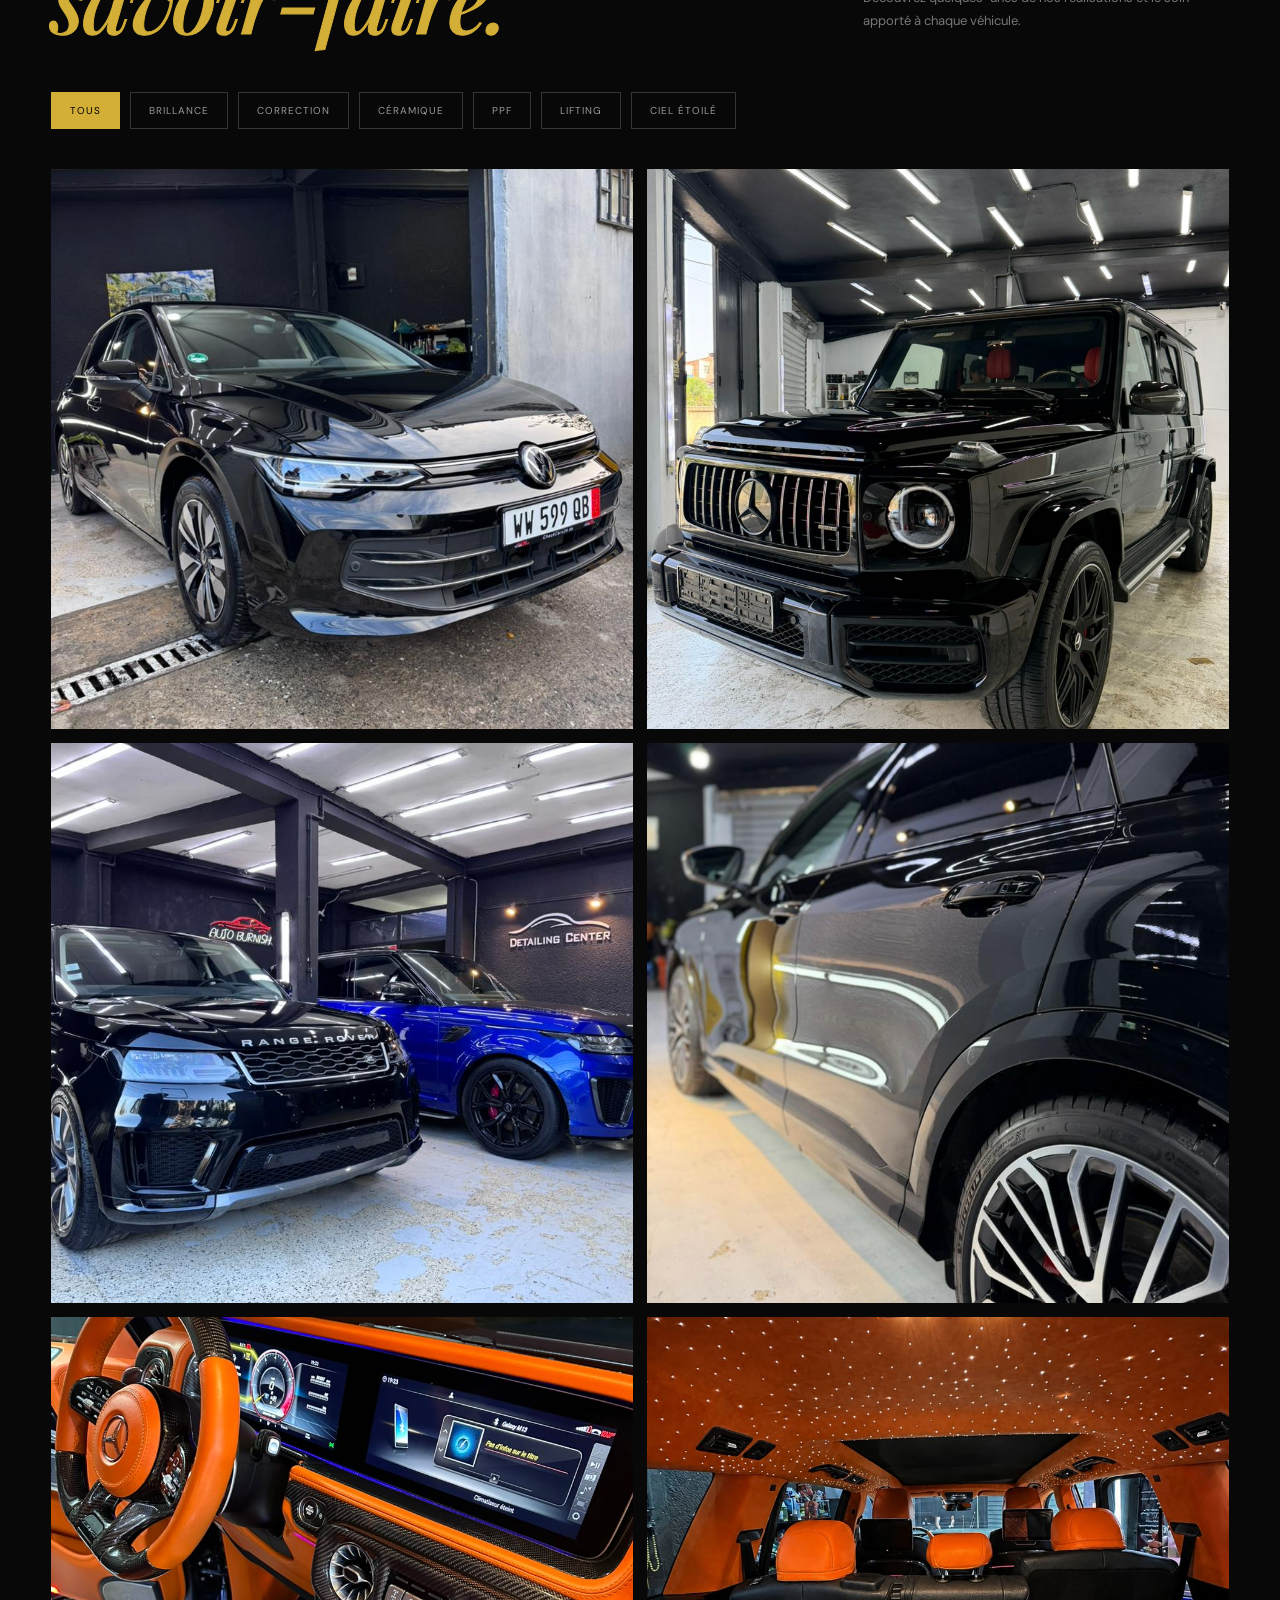
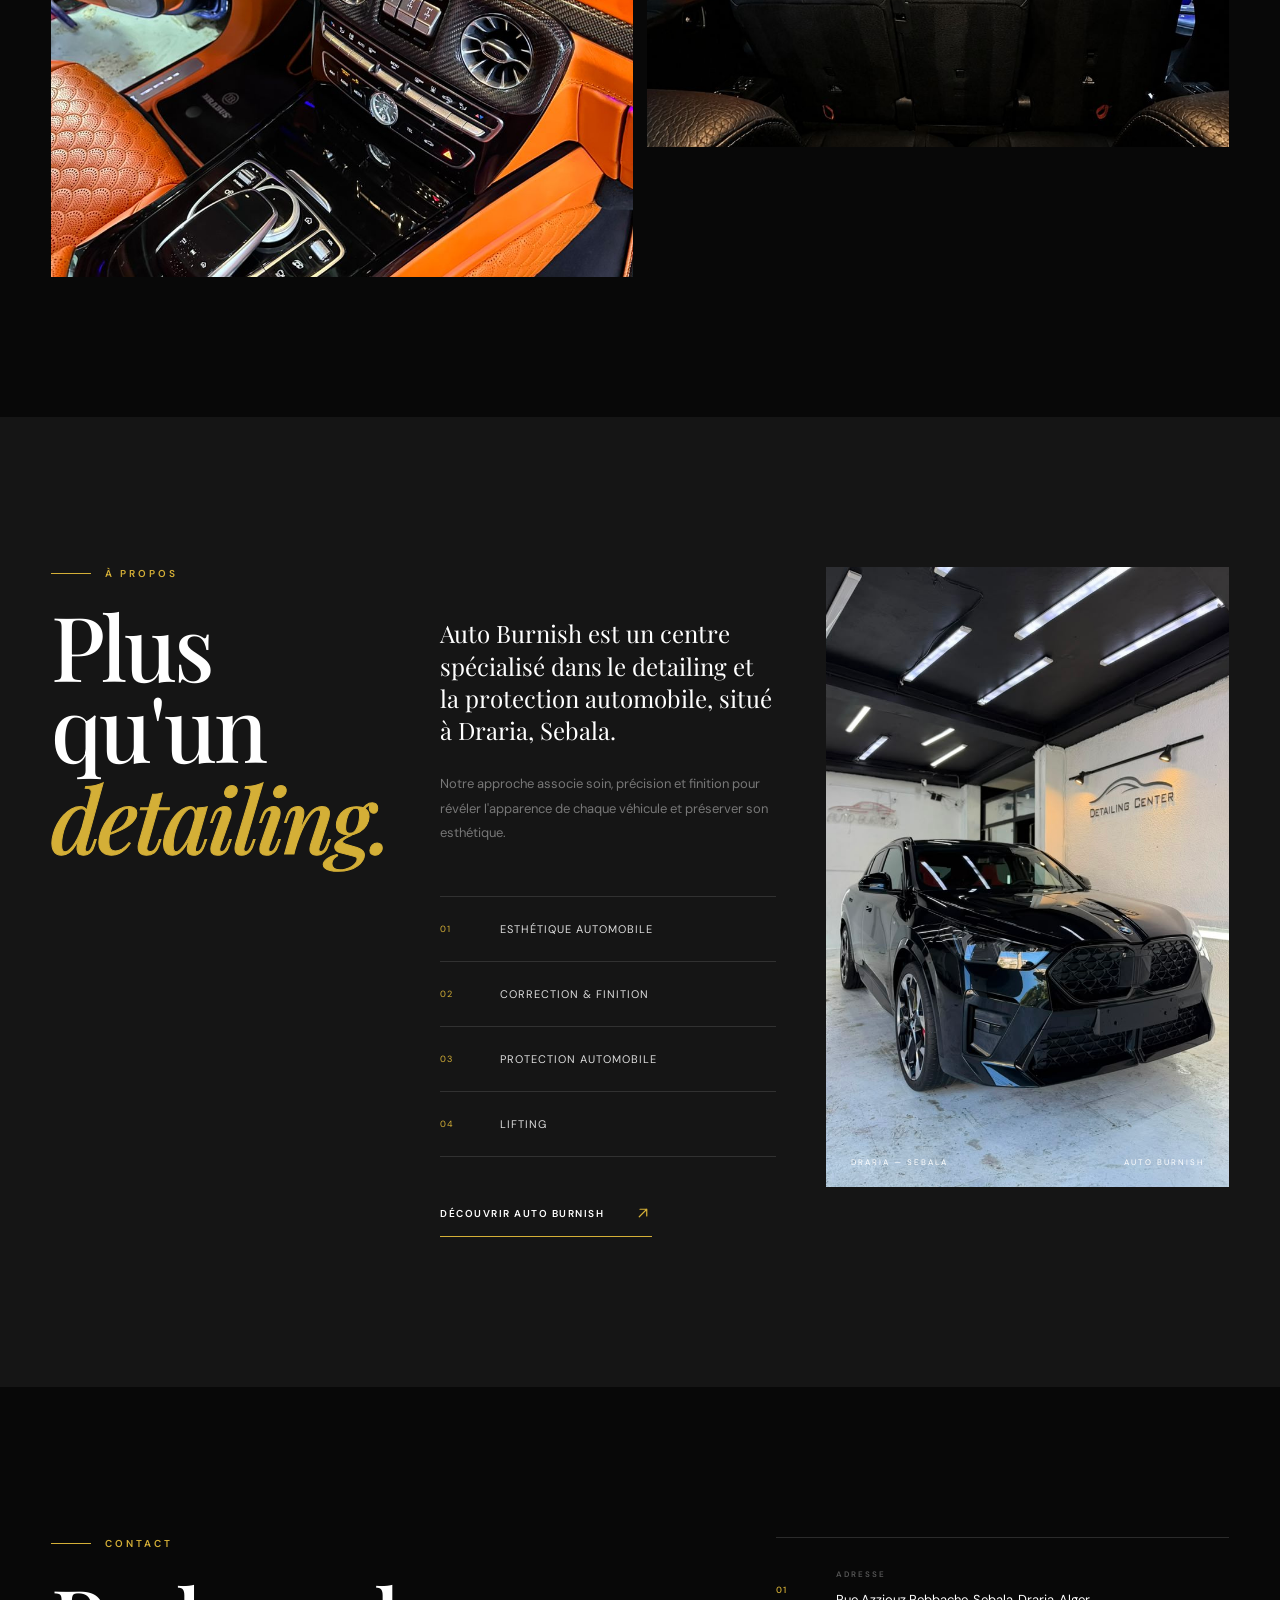
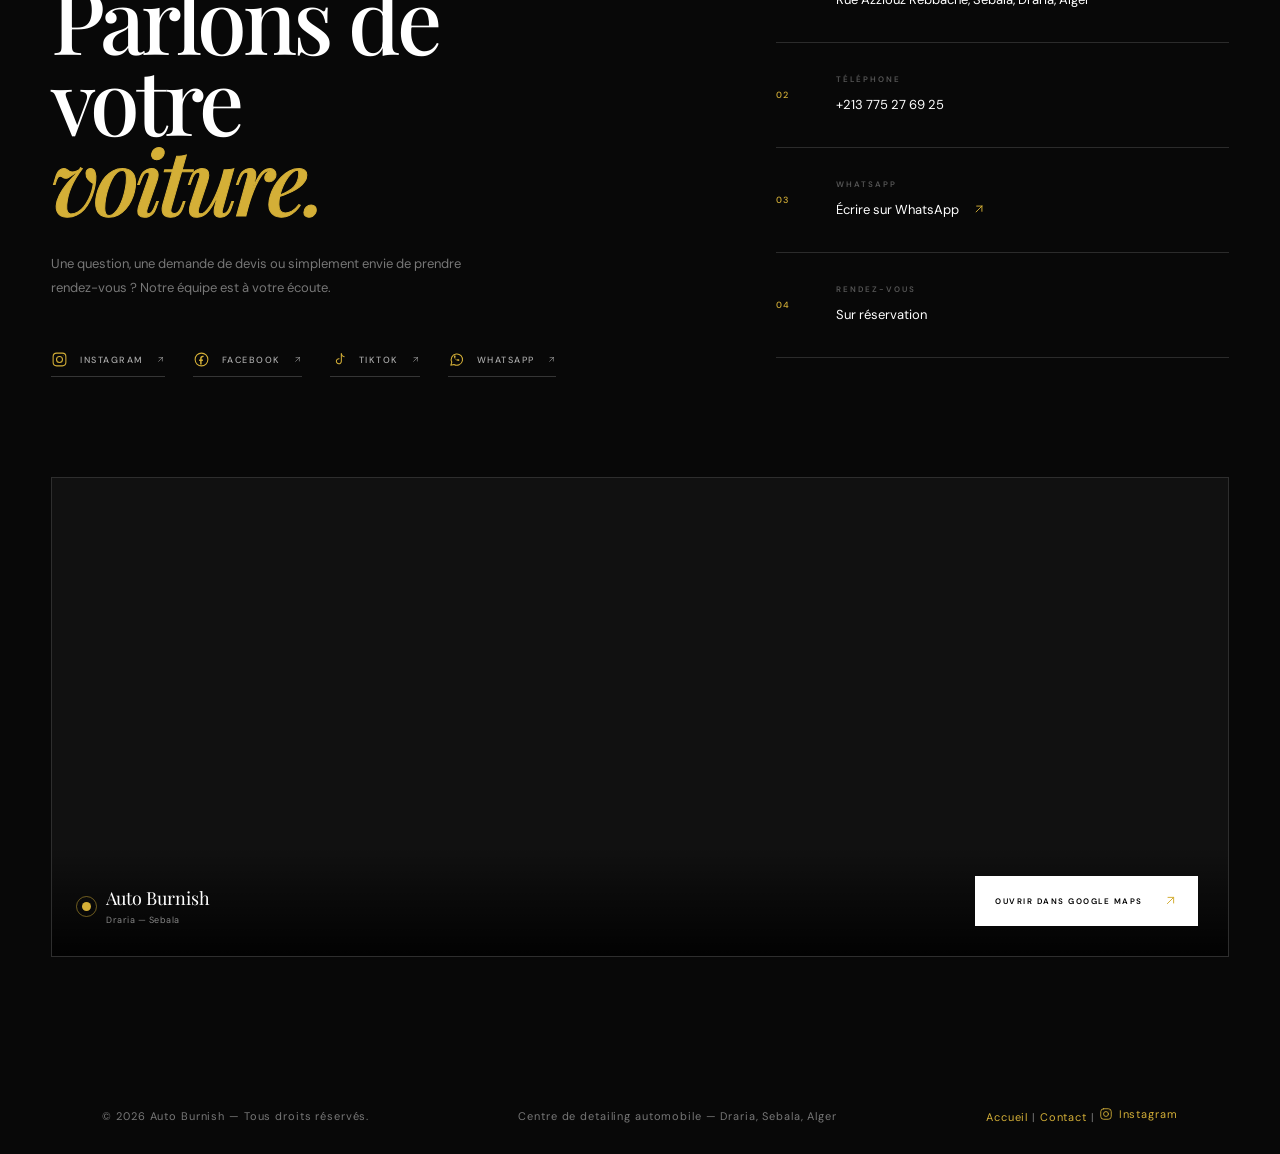
==== commit 8ae4373a: "nav cta in phone" ====
--- a/index.html
+++ b/index.html
@@ -124,6 +124,12 @@
         Contact
     </a>
 
+    <a href="pages/booking.html"
+       class="mobile-booking-link"
+       data-i18n="nav.reserve">
+        Réserver
+    </a>
+
 </nav>
 
              <!-- Right Side -->
--- a/css/style.css
+++ b/css/style.css
@@ -3997,11 +3997,6 @@
 
     }
 
-    .nav-cta {
-
-        display: none;
-
-    }
 
     .hero-placeholder {
 
@@ -4111,6 +4106,94 @@
 
     .section-heading-row p {
         max-width: 100%;
+    }
+
+}
+
+
+/* ========================================
+   PACKAGES GRID — MOBILE (PHONES)
+======================================== */
+
+@media (max-width: 600px) {
+
+    .packages-grid {
+
+        grid-template-columns: 1fr;
+
+        gap: 20px;
+
+        background: transparent;
+    }
+
+
+    .package-card {
+
+        width: 100%;
+
+        box-sizing: border-box;
+    }
+
+
+    .package-content {
+
+        width: 100%;
+
+        min-height: 300px;
+
+        padding: 28px 22px 24px;
+
+        box-sizing: border-box;
+    }
+
+
+    .package-top {
+
+        flex-wrap: nowrap;
+
+        gap: 12px;
+    }
+
+
+    .package-content h3 {
+
+        min-height: 108px;
+    }
+
+
+    .package-content p {
+
+        min-height: 66px;
+    }
+
+
+    .package-top .package-category {
+
+        letter-spacing: 1px;
+
+        white-space: nowrap;
+
+        transform: none;
+
+        margin-bottom: 0;
+    }
+
+
+    .package-price {
+
+        flex-shrink: 0;
+
+        font-size: 10px;
+
+        letter-spacing: 0.2px;
+
+        white-space: nowrap;
+    }
+
+
+    .package-includes {
+
+        min-height: 60px;
     }
 
 }
@@ -7362,4 +7445,29 @@
         padding-left: 0;
     }
 
+}
+
+/* MOBILE BOOKING BUTTON */
+
+.mobile-booking-link {
+    display: none;
+}
+
+@media (max-width: 900px) {
+
+    .mobile-booking-link {
+        display: block;
+        width: 100%;
+        box-sizing: border-box;
+        margin-top: 15px;
+        padding: 14px 20px;
+
+        background: #d4af37;
+        color: #080808;
+
+        text-align: center;
+        text-decoration: none;
+        font-weight: 700;
+        letter-spacing: 1px;
+    }
 }
